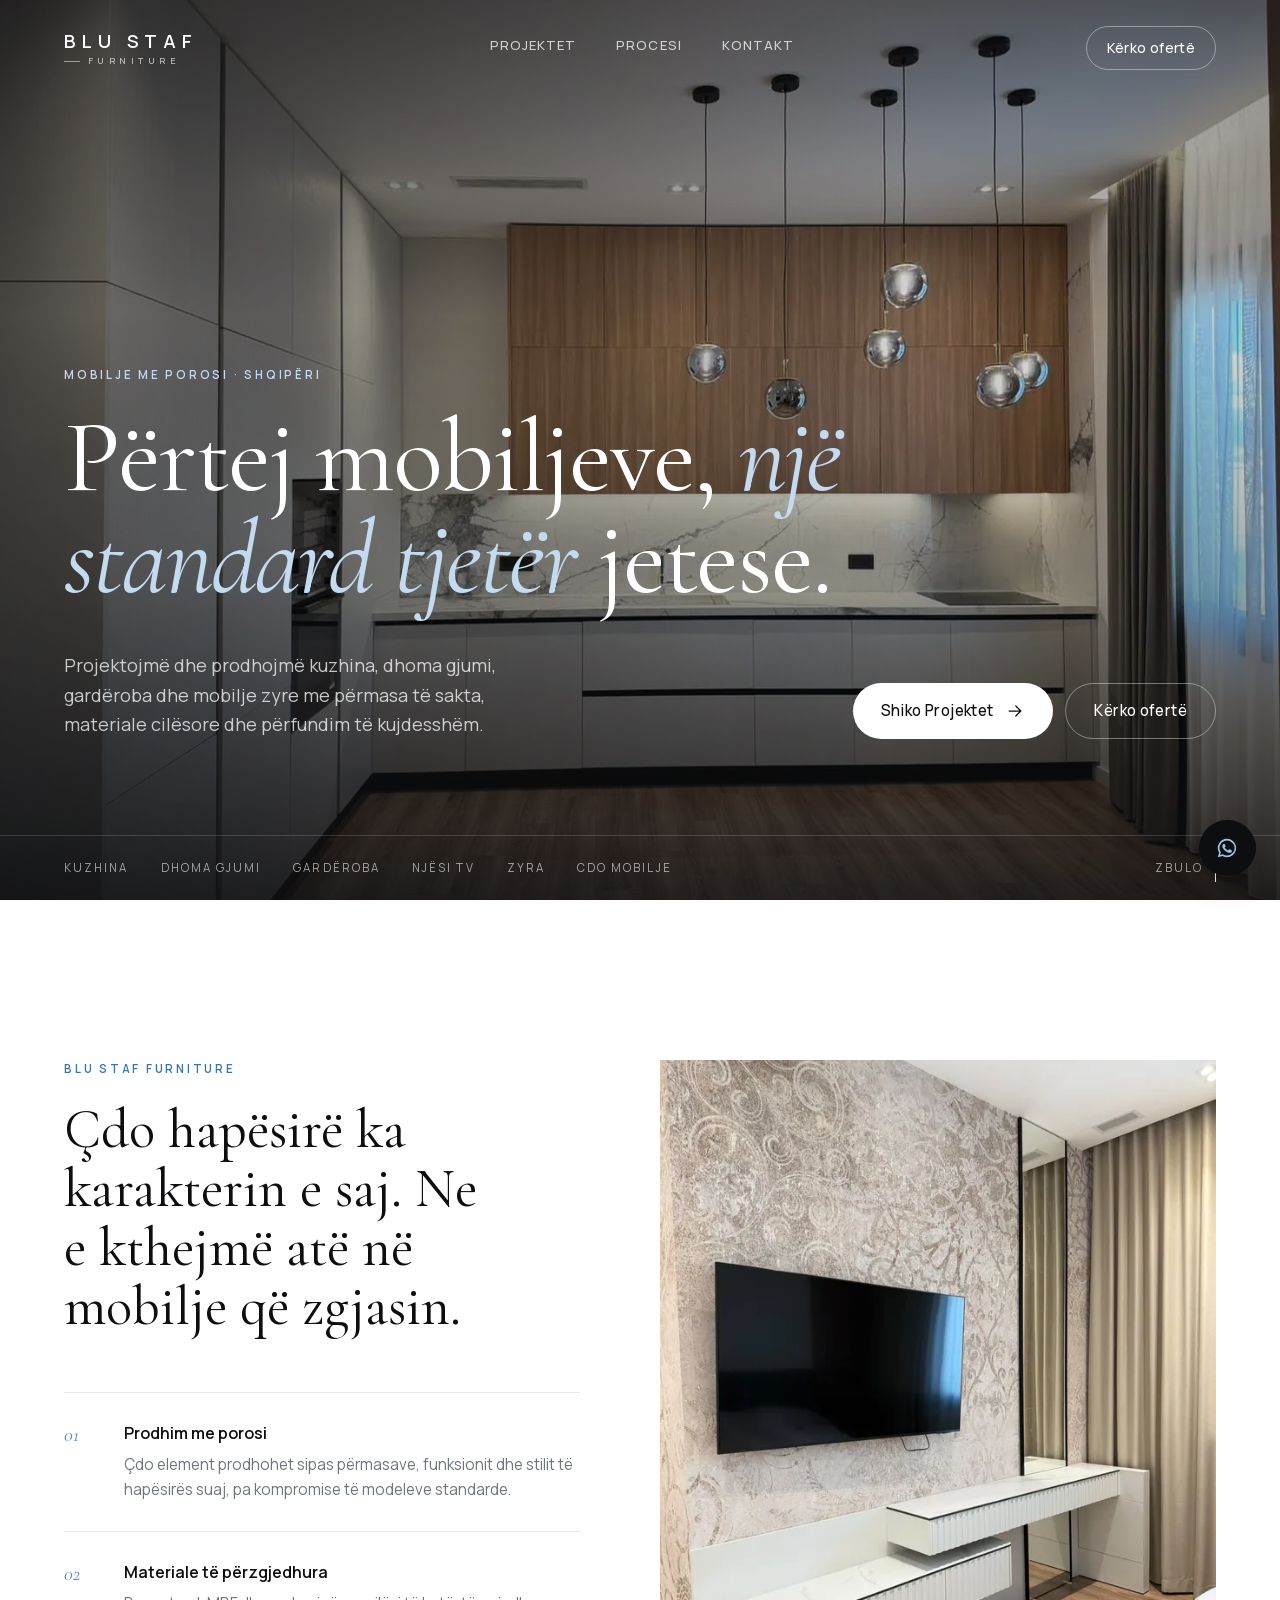
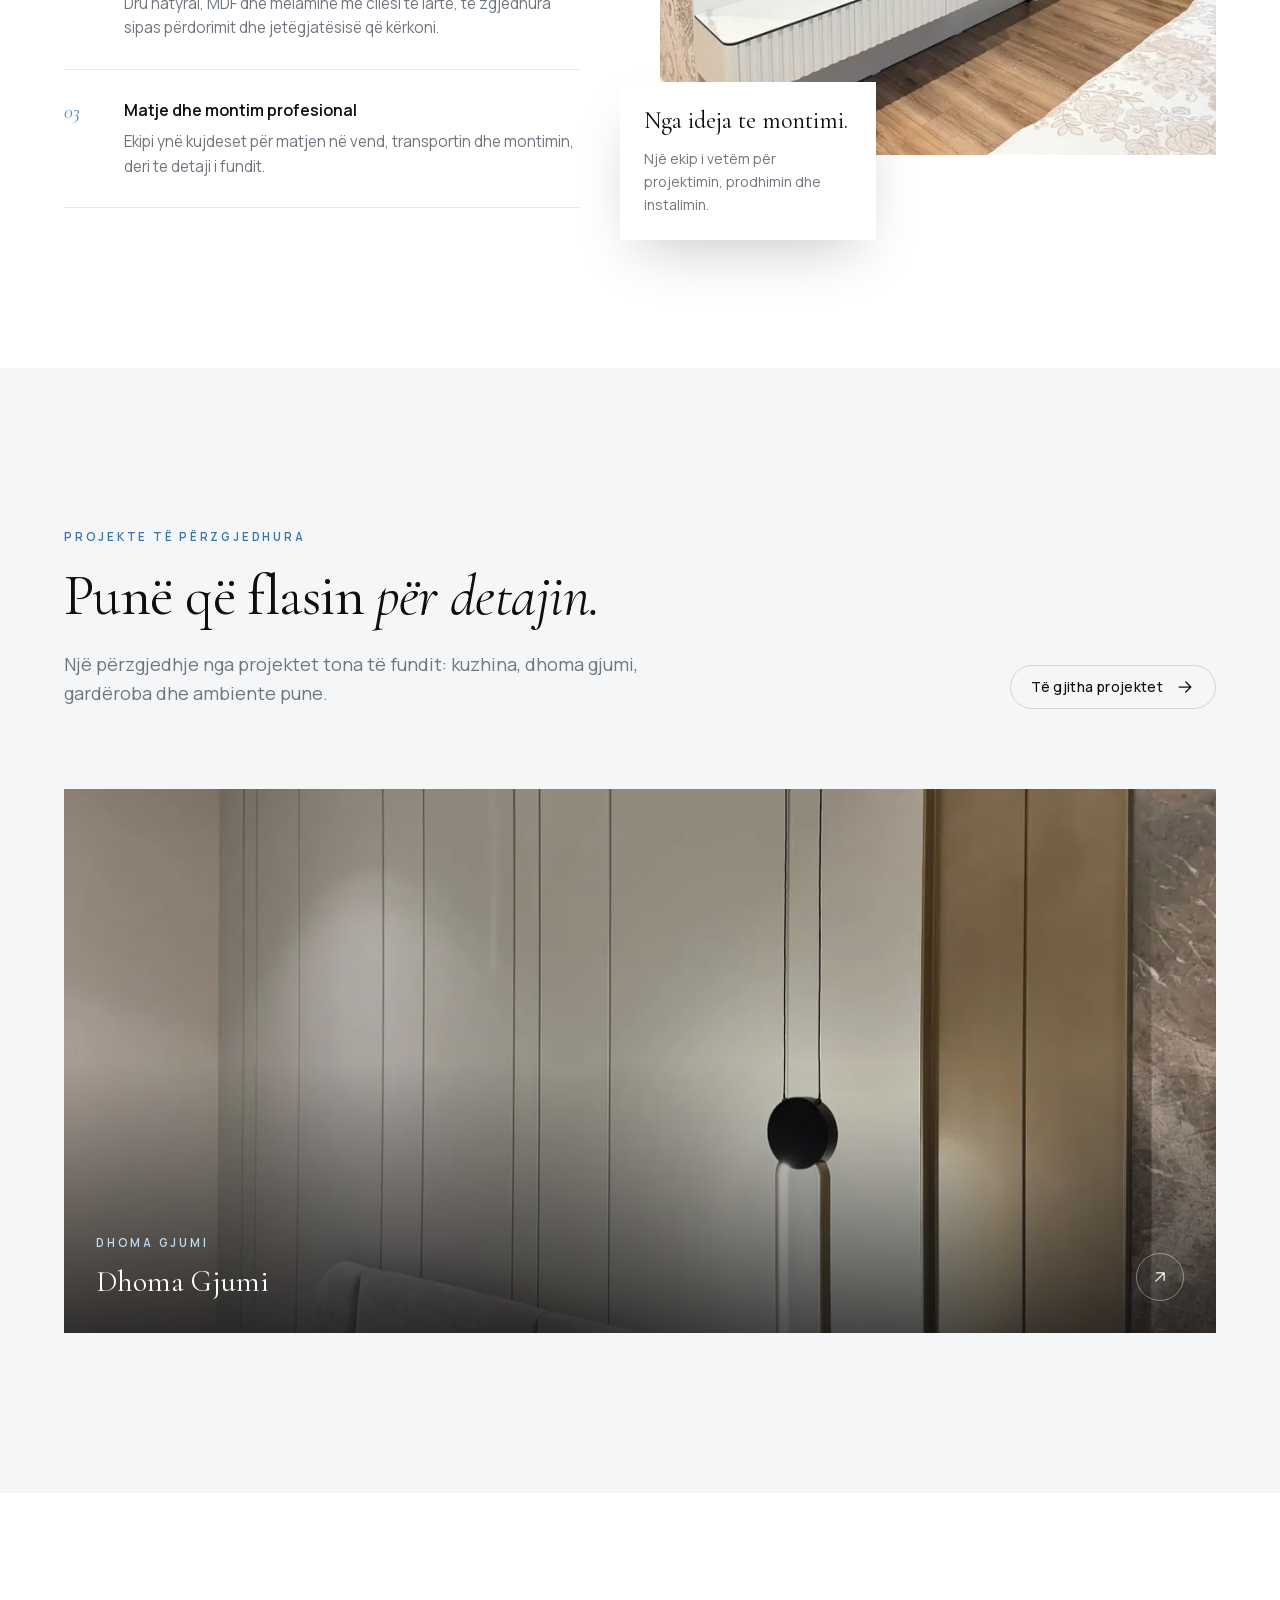
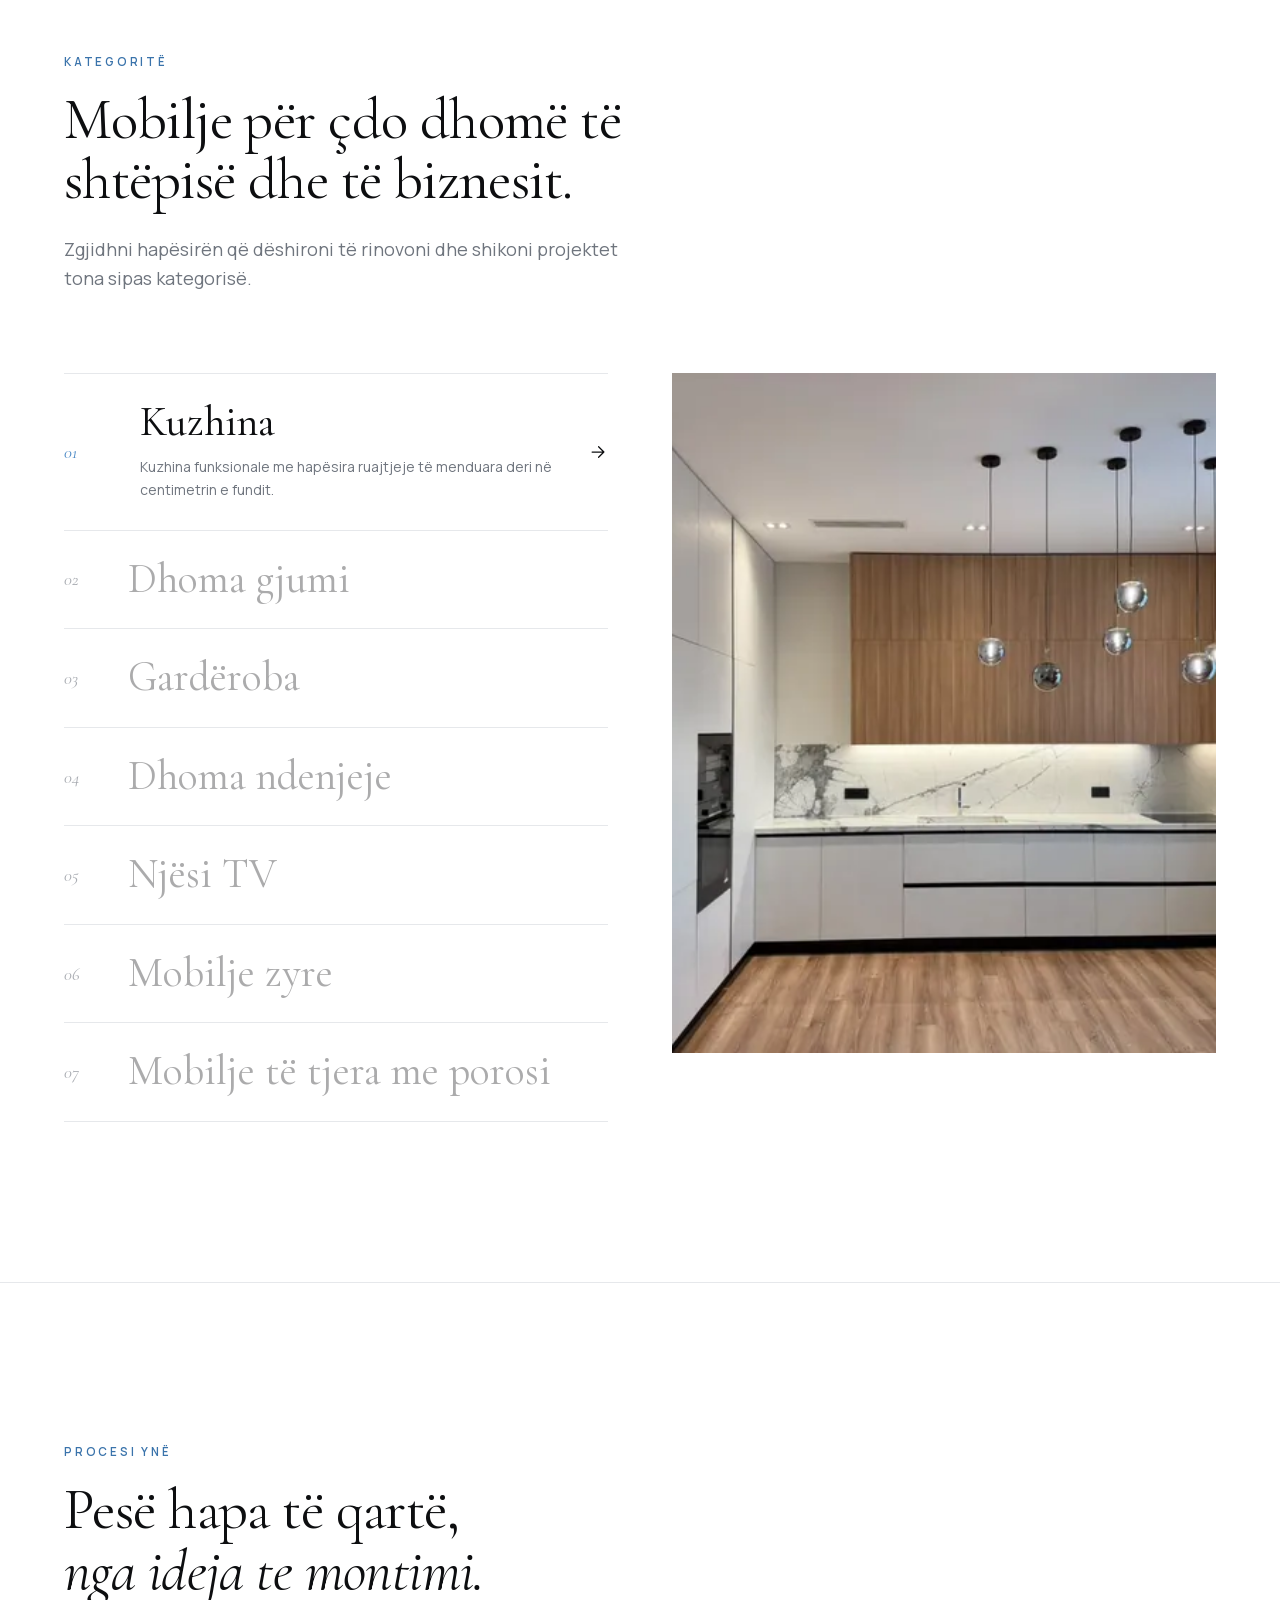
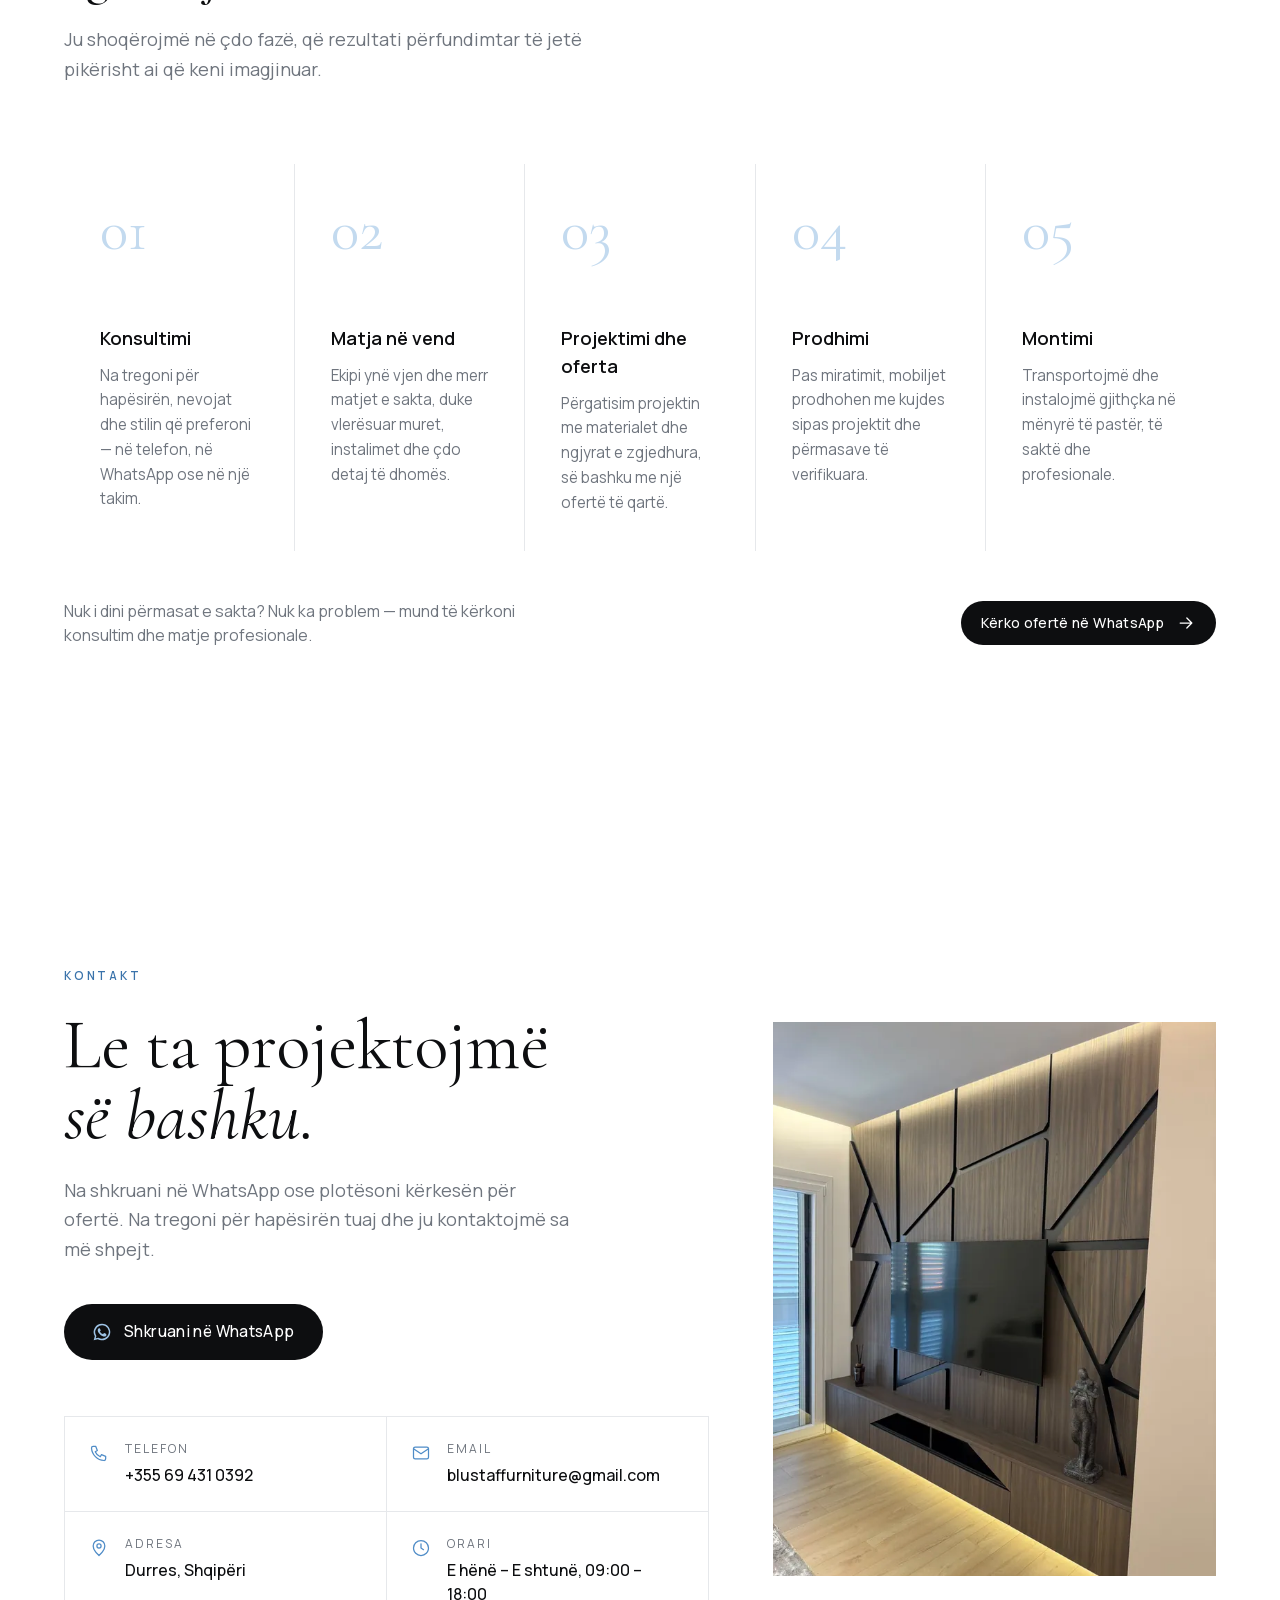
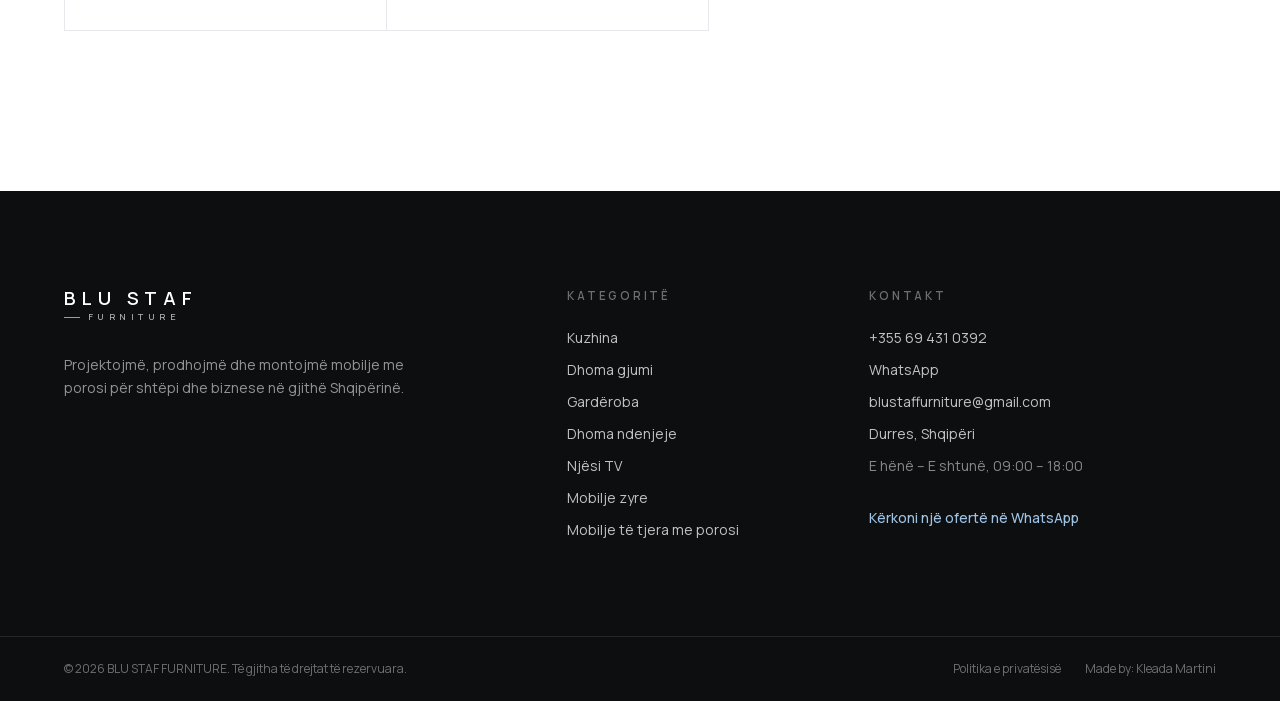
==== index.html @ 91873453 "Publikimi i parë i faqes Blu Staf Furniture Co-Authored-By: Claude Opus 5.5 <noreply@anthropic.com>" ====
<!DOCTYPE html><html lang="sq" data-scroll-behavior="smooth" class="Z4kWkW_variable L4y1wW_variable"><head><meta charSet="utf-8"/><meta name="viewport" content="width=device-width, initial-scale=1"/><link rel="preload" href="/_next/static/media/01d6212a423b17a1-s.p.1pvupmngxrt5z.woff2" as="font" crossorigin="" type="font/woff2"/><link rel="preload" href="/_next/static/media/6f3ab718e3727c1a-s.p.3huc2loe0ie8a.woff2" as="font" crossorigin="" type="font/woff2"/><link rel="preload" href="/_next/static/media/82450a180bcad83c-s.p.0p-wng2nn8o-p.woff2" as="font" crossorigin="" type="font/woff2"/><link rel="preload" href="/_next/static/media/97ea1d7b8ac40ba2-s.p.1-qpv3jvnkkyl.woff2" as="font" crossorigin="" type="font/woff2"/><link rel="preload" href="/_next/static/media/9eff0a3f1ba11d74-s.p.3aak_kra40y8r.woff2" as="font" crossorigin="" type="font/woff2"/><link rel="preload" href="/_next/static/media/fbb7028efdf70529-s.p.1_0gbi-gsbqmd.woff2" as="font" crossorigin="" type="font/woff2"/><link rel="preload" as="image" imageSrcSet="/media/site/1c0863fa-e612-4da5-af16-5dd4212ede51/640.webp 640w, /media/site/1c0863fa-e612-4da5-af16-5dd4212ede51/1280.webp 1280w, /media/site/1c0863fa-e612-4da5-af16-5dd4212ede51/1320.webp 1320w" imageSizes="100vw" fetchPriority="high"/><link rel="stylesheet" href="/_next/static/chunks/00560e-fhg0xz.css" data-precedence="next"/><link rel="preload" as="script" fetchPriority="low" href="/_next/static/chunks/1pcw6gskne7pf.js"/><script src="/_next/static/chunks/1wnov70f88xjy.js" async=""></script><script src="/_next/static/chunks/3jn_x8ihwq16e.js" async=""></script><script src="/_next/static/chunks/0c98xzjfks9hq.js" async=""></script><script src="/_next/static/chunks/turbopack-077hmtqrhcoji.js" async=""></script><script src="/_next/static/chunks/3qfy96eoyh-ek.js" async=""></script><script src="/_next/static/chunks/0vu99eddbcvf5.js" async=""></script><script src="/_next/static/chunks/13xd1eh8_z6yz.js" async=""></script><script src="/_next/static/chunks/2eojamnt90a0n.js" async=""></script><meta name="theme-color" content="#0d0e10"/><title>BLU STAF FURNITURE — Mobilje me porosi në Shqipëri</title><meta name="description" content="Mobilje me porosi në Shqipëri: kuzhina, dhoma gjumi, gardëroba, njësi TV dhe mobilje zyre, të projektuara dhe të prodhuara sipas hapësirës suaj."/><meta name="application-name" content="BLU STAF FURNITURE"/><meta name="keywords" content="mobilje me porosi,kuzhina me porosi,gardëroba,dhoma gjumi,njësi TV,mobilje zyre,mobilje Tiranë,mobilje Shqipëri"/><link rel="canonical" href="https://www.blustaffurniture.com/"/><meta name="format-detection" content="telephone=no"/><meta property="og:title" content="BLU STAF FURNITURE — Mobilje me porosi"/><meta property="og:description" content="Mobilje me porosi në Shqipëri: kuzhina, dhoma gjumi, gardëroba, njësi TV dhe mobilje zyre, të projektuara dhe të prodhuara sipas hapësirës suaj."/><meta property="og:site_name" content="BLU STAF FURNITURE"/><meta property="og:locale" content="sq_AL"/><meta property="og:type" content="website"/><meta name="twitter:card" content="summary_large_image"/><meta name="twitter:title" content="BLU STAF FURNITURE — Mobilje me porosi"/><meta name="twitter:description" content="Mobilje me porosi në Shqipëri: kuzhina, dhoma gjumi, gardëroba, njësi TV dhe mobilje zyre, të projektuara dhe të prodhuara sipas hapësirës suaj."/><link rel="icon" href="/favicon.ico?favicon.117ezoe8m31dk.ico" sizes="48x48" type="image/x-icon"/><meta name="next-size-adjust" content=""/><script src="/_next/static/chunks/0cz1d0mv5g_q7.js" noModule=""></script></head><body class="flex min-h-dvh flex-col"><div hidden=""><!--$--><!--/$--></div><a href="#main" class="sr-only z-[60] rounded-full bg-ink px-5 py-3 text-sm text-white focus:not-sr-only focus:fixed focus:top-4 focus:left-4">Kalo te përmbajtja</a><!--$?--><template id="B:0"></template><header class="fixed inset-x-0 top-0 z-50 bg-white/90 shadow-[0_1px_0_rgba(13,14,16,0.06)] backdrop-blur-xl"><div class="container-page flex h-20 items-center lg:h-24"><a aria-label="Kryefaqja — Blu Staf Furniture" href="/"><span class="inline-flex flex-col leading-none select-none " aria-label="BLU STAF FURNITURE"><span class="text-[1.15rem] font-semibold tracking-[0.32em] text-ink transition-colors duration-500">BLU<span class="text-blu-400"> </span>STAF</span><span class="mt-1.5 flex items-center gap-2 text-[0.56rem] font-medium tracking-[0.5em] text-stone transition-colors duration-500"><span class="h-px w-4 bg-blu-400" aria-hidden="true"></span>FURNITURE</span></span></a></div></header><!--/$--><main id="main" class="flex-1"><section class="relative isolate flex min-h-[100svh] flex-col overflow-hidden bg-ink text-white"><div class="absolute inset-0 -z-10 animate-hero-zoom"><img src="/media/site/1c0863fa-e612-4da5-af16-5dd4212ede51/1320.webp" srcSet="/media/site/1c0863fa-e612-4da5-af16-5dd4212ede51/640.webp 640w, /media/site/1c0863fa-e612-4da5-af16-5dd4212ede51/1280.webp 1280w, /media/site/1c0863fa-e612-4da5-af16-5dd4212ede51/1320.webp 1320w" sizes="100vw" alt="Dhomë ndenjeje moderne me mobilje në tone natyrale" width="1320" height="990" loading="eager" fetchPriority="high" decoding="async" class="absolute inset-0 h-full w-full bg-cover bg-center object-cover " style="background-image:url(&quot;[data-uri]&quot;)"/></div><div class="absolute inset-0 -z-10 bg-[linear-gradient(180deg,rgba(13,14,16,0.55)_0%,rgba(13,14,16,0.15)_35%,rgba(13,14,16,0.35)_65%,rgba(13,14,16,0.85)_100%)]" aria-hidden="true"></div><div class="absolute inset-0 -z-10 bg-[linear-gradient(90deg,rgba(13,14,16,0.55)_0%,rgba(13,14,16,0.2)_45%,transparent_70%)]" aria-hidden="true"></div><div class="container-page flex flex-1 flex-col justify-end pt-32 pb-14 sm:pb-20 lg:pb-24"><p class="eyebrow animate-fade-up text-blu-200 [animation-delay:200ms]">Mobilje me porosi · Shqipëri</p><h1 class="mt-6 max-w-5xl animate-fade-up font-display text-[3.1rem] leading-[0.98] font-normal tracking-[-0.02em] text-balance [animation-delay:350ms] sm:text-7xl lg:text-[6.5rem]">Përtej mobiljeve,<!-- --> <em class="text-blu-200 italic">një standard tjetër</em> <!-- -->jetese.</h1><div class="mt-10 flex animate-fade-up flex-col gap-10 [animation-delay:550ms] lg:flex-row lg:items-end lg:justify-between"><p class="max-w-md text-base leading-relaxed text-white/75 sm:text-lg">Projektojmë dhe prodhojmë kuzhina, dhoma gjumi, gardëroba dhe mobilje zyre me përmasa të sakta, materiale cilësore dhe përfundim të kujdesshëm.</p><div class="flex flex-col gap-3 sm:flex-row"><a class="group inline-flex items-center justify-center gap-3 rounded-full font-medium tracking-wide transition-[background-color,color,border-color] duration-500 ease-[var(--ease-premium)] bg-white text-ink hover:bg-blu-50 h-14 px-7 text-[0.95rem] " href="/projektet/"><span>Shiko Projektet</span><span class="transition-transform duration-500 ease-[var(--ease-premium)] group-hover:translate-x-1"><svg width="20" height="20" viewBox="0 0 24 24" fill="none" stroke="currentColor" stroke-width="1.5" stroke-linecap="round" stroke-linejoin="round" aria-hidden="true"><path d="M5 12h14M13 6l6 6-6 6"></path></svg></span></a><a href="https://wa.me/355694310392?text=P%C3%ABrsh%C3%ABndetje!%20D%C3%ABshiroj%20nj%C3%AB%20ofert%C3%AB%20p%C3%ABr%20mobilje%20me%20porosi.%20Lloji%20i%20mobiljes%3A%20%E2%80%A6%20P%C3%ABrmasat%20(n%C3%ABse%20i%20di)%3A%20%E2%80%A6%20Qyteti%3A%20%E2%80%A6" target="_blank" rel="noopener noreferrer" class="group inline-flex items-center justify-center gap-3 rounded-full font-medium tracking-wide transition-[background-color,color,border-color] duration-500 ease-[var(--ease-premium)] border border-white/40 text-white backdrop-blur-sm hover:border-white hover:bg-white hover:text-ink h-14 px-7 text-[0.95rem] "><span>Kërko ofertë</span></a></div></div></div><div class="border-t border-white/15"><div class="container-page flex h-16 items-center justify-between text-[0.72rem] tracking-[0.18em] text-white/60 uppercase"><ul class="hidden gap-8 md:flex"><li>Kuzhina</li><li>Dhoma gjumi</li><li>Gardëroba</li><li>Njësi TV</li><li>Zyra</li><li>Cdo mobilje</li></ul><span class="md:hidden">Projektim · Prodhim · Montim</span><a href="#prezantimi" class="hidden items-center gap-3 hover:text-white sm:flex">Zbulo<span class="relative block h-7 w-px overflow-hidden bg-white/20" aria-hidden="true"><span class="absolute inset-0 animate-scroll-cue bg-white"></span></span></a></div></div></section><section id="prezantimi" class="py-24 sm:py-32 lg:py-40"><div class="container-page grid gap-16 lg:grid-cols-12 lg:gap-10"><div class="lg:col-span-6 lg:pr-10"><div data-visible="false" class="reveal " style="--reveal-delay:0ms"><p class="eyebrow text-blu-600">Blu Staf Furniture</p><h2 class="mt-6 font-display text-[2.4rem] leading-[1.08] text-balance sm:text-5xl lg:text-[3.4rem]">Çdo hapësirë ka karakterin e saj. Ne e kthejmë atë në mobilje që zgjasin.</h2></div><dl class="mt-14 divide-y divide-mist border-y border-mist"><div data-visible="false" class="reveal grid gap-3 py-7 sm:grid-cols-[3rem_1fr]" style="--reveal-delay:0ms"><span class="font-display text-xl text-blu-500 italic">0<!-- -->1</span><div><dt class="text-base font-semibold">Prodhim me porosi</dt><dd class="mt-2 text-[0.95rem] leading-relaxed text-stone">Çdo element prodhohet sipas përmasave, funksionit dhe stilit të hapësirës suaj,  pa kompromise të modeleve standarde.</dd></div></div><div data-visible="false" class="reveal grid gap-3 py-7 sm:grid-cols-[3rem_1fr]" style="--reveal-delay:120ms"><span class="font-display text-xl text-blu-500 italic">0<!-- -->2</span><div><dt class="text-base font-semibold">Materiale të përzgjedhura</dt><dd class="mt-2 text-[0.95rem] leading-relaxed text-stone">Dru natyral, MDF dhe melaminë me cilësi të lartë, të zgjedhura sipas përdorimit dhe jetëgjatësisë që kërkoni.</dd></div></div><div data-visible="false" class="reveal grid gap-3 py-7 sm:grid-cols-[3rem_1fr]" style="--reveal-delay:240ms"><span class="font-display text-xl text-blu-500 italic">0<!-- -->3</span><div><dt class="text-base font-semibold">Matje dhe montim profesional</dt><dd class="mt-2 text-[0.95rem] leading-relaxed text-stone">Ekipi ynë kujdeset për matjen në vend, transportin dhe montimin, deri te detaji i fundit.</dd></div></div></dl></div><div class="relative lg:col-span-6"><div data-visible="false" class="reveal-image relative aspect-[4/5] overflow-hidden bg-paper" style="--reveal-delay:0ms"><img src="/media/site/fb380ba4-de6d-4d99-8646-b1458834f6c2/1320.webp" srcSet="/media/site/fb380ba4-de6d-4d99-8646-b1458834f6c2/640.webp 640w, /media/site/fb380ba4-de6d-4d99-8646-b1458834f6c2/1280.webp 1280w, /media/site/fb380ba4-de6d-4d99-8646-b1458834f6c2/1320.webp 1320w" sizes="(min-width: 1024px) 45vw, 100vw" alt="Detaj i një rafti prej druri me ndarje të brendshme" width="1320" height="1760" loading="lazy" decoding="async" class="absolute inset-0 h-full w-full bg-cover bg-center object-cover " style="background-image:url(&quot;[data-uri]&quot;)"/></div><div data-visible="false" class="reveal absolute -bottom-8 left-5 max-w-[16rem] bg-white p-6 shadow-[0_24px_60px_-20px_rgba(13,14,16,0.25)] lg:-left-10" style="--reveal-delay:300ms"><p class="font-display text-2xl leading-tight">Nga ideja te montimi.</p><p class="mt-3 text-sm leading-relaxed text-stone">Një ekip i vetëm për projektimin, prodhimin dhe instalimin.</p></div></div></div></section><section class="bg-paper py-24 sm:py-32 lg:py-40"><div class="container-page"><div class="flex flex-col gap-8 md:flex-row md:items-end md:justify-between "><div data-visible="false" class="reveal max-w-3xl " style="--reveal-delay:0ms"><p class="eyebrow mb-5 text-blu-600">Projekte të përzgjedhura</p><h2 class="font-display text-[2.4rem] leading-[1.05] font-normal tracking-[-0.01em] text-balance sm:text-5xl lg:text-[3.6rem]">Punë që flasin<!-- --> <em class="italic">për detajin.</em></h2><p class="mt-6 max-w-xl text-base leading-relaxed sm:text-lg text-stone ">Një përzgjedhje nga projektet tona të fundit: kuzhina, dhoma gjumi, gardëroba dhe ambiente pune.</p></div><div data-visible="false" class="reveal shrink-0" style="--reveal-delay:150ms"><a class="group inline-flex items-center justify-center gap-3 rounded-full font-medium tracking-wide transition-[background-color,color,border-color] duration-500 ease-[var(--ease-premium)] border border-ink/15 text-ink hover:border-ink hover:bg-ink hover:text-white h-11 px-5 text-sm " href="/projektet/"><span>Të gjitha projektet</span><span class="transition-transform duration-500 ease-[var(--ease-premium)] group-hover:translate-x-1"><svg width="20" height="20" viewBox="0 0 24 24" fill="none" stroke="currentColor" stroke-width="1.5" stroke-linecap="round" stroke-linejoin="round" aria-hidden="true"><path d="M5 12h14M13 6l6 6-6 6"></path></svg></span></a></div></div><div class="mt-16 grid gap-5 md:grid-cols-12 md:gap-6 lg:mt-20"><div data-visible="false" class="reveal min-w-0 md:col-span-12 aspect-[4/5] sm:aspect-[16/9] md:aspect-auto md:min-h-[34rem]" style="--reveal-delay:0ms"><a class="group relative block h-full overflow-hidden bg-mist " href="/projektet/dhoma-gjumi/dhoma-gjumi/"><img src="/media/projects/cmw95euc20009o0ug7jtqxlig/679e7f39-9053-4ef3-a8af-9b93d607cc2f/1320.webp" srcSet="/media/projects/cmw95euc20009o0ug7jtqxlig/679e7f39-9053-4ef3-a8af-9b93d607cc2f/640.webp 640w, /media/projects/cmw95euc20009o0ug7jtqxlig/679e7f39-9053-4ef3-a8af-9b93d607cc2f/1280.webp 1280w, /media/projects/cmw95euc20009o0ug7jtqxlig/679e7f39-9053-4ef3-a8af-9b93d607cc2f/1320.webp 1320w" sizes="(min-width: 768px) 55vw, 100vw" alt="Dhoma Gjumi" width="1320" height="1760" loading="lazy" decoding="async" class="absolute inset-0 h-full w-full bg-cover bg-center object-cover transition-transform duration-[1.6s] ease-[var(--ease-premium)] group-hover:scale-[1.05]" style="background-image:url(&quot;[data-uri]&quot;)"/><div class="absolute inset-0 bg-gradient-to-t from-ink/75 via-ink/5 to-transparent transition-opacity duration-700 group-hover:opacity-90"></div><div class="absolute inset-x-0 bottom-0 flex items-end justify-between gap-6 p-6 text-white sm:p-8"><div><p class="eyebrow text-blu-200">Dhoma gjumi</p><h3 class="mt-3 font-display text-2xl leading-tight sm:text-3xl">Dhoma Gjumi</h3></div><span class="flex h-12 w-12 shrink-0 items-center justify-center rounded-full border border-white/40 transition-all duration-700 ease-[var(--ease-premium)] group-hover:rotate-45 group-hover:border-white group-hover:bg-white group-hover:text-ink"><svg width="20" height="20" viewBox="0 0 24 24" fill="none" stroke="currentColor" stroke-width="1.5" stroke-linecap="round" stroke-linejoin="round" aria-hidden="true"><path d="M7 17 17 7M8 7h9v9"></path></svg></span></div></a></div></div></div></section><section class="py-24 sm:py-32 lg:py-40"><div class="container-page"><div class="flex flex-col gap-8 md:flex-row md:items-end md:justify-between "><div data-visible="false" class="reveal max-w-3xl " style="--reveal-delay:0ms"><p class="eyebrow mb-5 text-blu-600">Kategoritë</p><h2 class="font-display text-[2.4rem] leading-[1.05] font-normal tracking-[-0.01em] text-balance sm:text-5xl lg:text-[3.6rem]">Mobilje për çdo dhomë të shtëpisë dhe të biznesit.</h2><p class="mt-6 max-w-xl text-base leading-relaxed sm:text-lg text-stone ">Zgjidhni hapësirën që dëshironi të rinovoni dhe shikoni projektet tona sipas kategorisë.</p></div></div><div class="mt-20 hidden gap-16 lg:grid lg:grid-cols-12"><ul class="lg:col-span-6"><li class="border-b border-mist first:border-t"><a class="group flex items-center gap-8 py-7" href="/projektet/kuzhina/"><span class="w-8 font-display text-lg italic transition-colors duration-500 text-blu-500">0<!-- -->1</span><span class="flex-1"><span class="block font-display text-[2.6rem] leading-none transition-[color,transform] duration-700 ease-[var(--ease-premium)] translate-x-3 text-ink">Kuzhina</span><span class="grid transition-[grid-template-rows,opacity] duration-700 ease-[var(--ease-premium)] grid-rows-[1fr] opacity-100"><span class="overflow-hidden"><span class="block max-w-md translate-x-3 pt-3 text-sm leading-relaxed text-stone">Kuzhina funksionale me hapësira ruajtjeje të menduara deri në centimetrin e fundit.</span></span></span></span><svg width="20" height="20" viewBox="0 0 24 24" fill="none" stroke="currentColor" stroke-width="1.5" stroke-linecap="round" stroke-linejoin="round" aria-hidden="true" class="transition-all duration-700 ease-[var(--ease-premium)] rotate-45 text-ink opacity-100"><path d="M7 17 17 7M8 7h9v9"></path></svg></a></li><li class="border-b border-mist first:border-t"><a class="group flex items-center gap-8 py-7" href="/projektet/dhoma-gjumi/"><span class="w-8 font-display text-lg italic transition-colors duration-500 text-stone/60">0<!-- -->2</span><span class="flex-1"><span class="block font-display text-[2.6rem] leading-none transition-[color,transform] duration-700 ease-[var(--ease-premium)] text-ink/35">Dhoma gjumi</span><span class="grid transition-[grid-template-rows,opacity] duration-700 ease-[var(--ease-premium)] grid-rows-[0fr] opacity-0"><span class="overflow-hidden"><span class="block max-w-md translate-x-3 pt-3 text-sm leading-relaxed text-stone">Krevate, komodina dhe mobilje që krijojnë një ambient të qetë dhe të ngrohtë.</span></span></span></span><svg width="20" height="20" viewBox="0 0 24 24" fill="none" stroke="currentColor" stroke-width="1.5" stroke-linecap="round" stroke-linejoin="round" aria-hidden="true" class="transition-all duration-700 ease-[var(--ease-premium)] opacity-0"><path d="M7 17 17 7M8 7h9v9"></path></svg></a></li><li class="border-b border-mist first:border-t"><a class="group flex items-center gap-8 py-7" href="/projektet/garderoba/"><span class="w-8 font-display text-lg italic transition-colors duration-500 text-stone/60">0<!-- -->3</span><span class="flex-1"><span class="block font-display text-[2.6rem] leading-none transition-[color,transform] duration-700 ease-[var(--ease-premium)] text-ink/35">Gardëroba</span><span class="grid transition-[grid-template-rows,opacity] duration-700 ease-[var(--ease-premium)] grid-rows-[0fr] opacity-0"><span class="overflow-hidden"><span class="block max-w-md translate-x-3 pt-3 text-sm leading-relaxed text-stone">Gardëroba të integruara në mur, me organizim të brendshëm sipas nevojave tuaja.</span></span></span></span><svg width="20" height="20" viewBox="0 0 24 24" fill="none" stroke="currentColor" stroke-width="1.5" stroke-linecap="round" stroke-linejoin="round" aria-hidden="true" class="transition-all duration-700 ease-[var(--ease-premium)] opacity-0"><path d="M7 17 17 7M8 7h9v9"></path></svg></a></li><li class="border-b border-mist first:border-t"><a class="group flex items-center gap-8 py-7" href="/projektet/dhoma-ndenjeje/"><span class="w-8 font-display text-lg italic transition-colors duration-500 text-stone/60">0<!-- -->4</span><span class="flex-1"><span class="block font-display text-[2.6rem] leading-none transition-[color,transform] duration-700 ease-[var(--ease-premium)] text-ink/35">Dhoma ndenjeje</span><span class="grid transition-[grid-template-rows,opacity] duration-700 ease-[var(--ease-premium)] grid-rows-[0fr] opacity-0"><span class="overflow-hidden"><span class="block max-w-md translate-x-3 pt-3 text-sm leading-relaxed text-stone">Mobilje për ambientin ku familja mblidhet, me linja të pastra dhe materiale cilësore.</span></span></span></span><svg width="20" height="20" viewBox="0 0 24 24" fill="none" stroke="currentColor" stroke-width="1.5" stroke-linecap="round" stroke-linejoin="round" aria-hidden="true" class="transition-all duration-700 ease-[var(--ease-premium)] opacity-0"><path d="M7 17 17 7M8 7h9v9"></path></svg></a></li><li class="border-b border-mist first:border-t"><a class="group flex items-center gap-8 py-7" href="/projektet/njesi-tv/"><span class="w-8 font-display text-lg italic transition-colors duration-500 text-stone/60">0<!-- -->5</span><span class="flex-1"><span class="block font-display text-[2.6rem] leading-none transition-[color,transform] duration-700 ease-[var(--ease-premium)] text-ink/35">Njësi TV</span><span class="grid transition-[grid-template-rows,opacity] duration-700 ease-[var(--ease-premium)] grid-rows-[0fr] opacity-0"><span class="overflow-hidden"><span class="block max-w-md translate-x-3 pt-3 text-sm leading-relaxed text-stone">Mure TV dhe njësi multimediale me kabllo të fshehura dhe ndriçim të integruar.</span></span></span></span><svg width="20" height="20" viewBox="0 0 24 24" fill="none" stroke="currentColor" stroke-width="1.5" stroke-linecap="round" stroke-linejoin="round" aria-hidden="true" class="transition-all duration-700 ease-[var(--ease-premium)] opacity-0"><path d="M7 17 17 7M8 7h9v9"></path></svg></a></li><li class="border-b border-mist first:border-t"><a class="group flex items-center gap-8 py-7" href="/projektet/mobilje-zyre/"><span class="w-8 font-display text-lg italic transition-colors duration-500 text-stone/60">0<!-- -->6</span><span class="flex-1"><span class="block font-display text-[2.6rem] leading-none transition-[color,transform] duration-700 ease-[var(--ease-premium)] text-ink/35">Mobilje zyre</span><span class="grid transition-[grid-template-rows,opacity] duration-700 ease-[var(--ease-premium)] grid-rows-[0fr] opacity-0"><span class="overflow-hidden"><span class="block max-w-md translate-x-3 pt-3 text-sm leading-relaxed text-stone">Tavolina pune, rafte dhe ambiente pritjeje për zyra dhe biznese.</span></span></span></span><svg width="20" height="20" viewBox="0 0 24 24" fill="none" stroke="currentColor" stroke-width="1.5" stroke-linecap="round" stroke-linejoin="round" aria-hidden="true" class="transition-all duration-700 ease-[var(--ease-premium)] opacity-0"><path d="M7 17 17 7M8 7h9v9"></path></svg></a></li><li class="border-b border-mist first:border-t"><a class="group flex items-center gap-8 py-7" href="/projektet/te-tjera/"><span class="w-8 font-display text-lg italic transition-colors duration-500 text-stone/60">0<!-- -->7</span><span class="flex-1"><span class="block font-display text-[2.6rem] leading-none transition-[color,transform] duration-700 ease-[var(--ease-premium)] text-ink/35">Mobilje të tjera me porosi</span><span class="grid transition-[grid-template-rows,opacity] duration-700 ease-[var(--ease-premium)] grid-rows-[0fr] opacity-0"><span class="overflow-hidden"><span class="block max-w-md translate-x-3 pt-3 text-sm leading-relaxed text-stone">Bufe, rafte, mobilje banjoje dhe çdo zgjidhje tjetër që kërkon hapësira juaj.</span></span></span></span><svg width="20" height="20" viewBox="0 0 24 24" fill="none" stroke="currentColor" stroke-width="1.5" stroke-linecap="round" stroke-linejoin="round" aria-hidden="true" class="transition-all duration-700 ease-[var(--ease-premium)] opacity-0"><path d="M7 17 17 7M8 7h9v9"></path></svg></a></li></ul><div class="lg:col-span-6"><div class="sticky top-28 aspect-[4/5] overflow-hidden bg-paper"><div class="absolute inset-0 transition-[opacity,transform] duration-[1.2s] ease-[var(--ease-premium)] scale-100 opacity-100"><img src="/media/site/90703606-35fe-45fc-b38b-cdad28dea213/1320.webp" srcSet="/media/site/90703606-35fe-45fc-b38b-cdad28dea213/640.webp 640w, /media/site/90703606-35fe-45fc-b38b-cdad28dea213/1280.webp 1280w, /media/site/90703606-35fe-45fc-b38b-cdad28dea213/1320.webp 1320w" sizes="45vw" alt="Kuzhina" width="1320" height="990" loading="lazy" decoding="async" class="absolute inset-0 h-full w-full bg-cover bg-center object-cover " style="background-image:url(&quot;[data-uri]&quot;)"/></div><div class="absolute inset-0 transition-[opacity,transform] duration-[1.2s] ease-[var(--ease-premium)] scale-[1.06] opacity-0"><img src="/media/site/992bde8b-cade-4633-b492-4796850af025/1320.webp" srcSet="/media/site/992bde8b-cade-4633-b492-4796850af025/640.webp 640w, /media/site/992bde8b-cade-4633-b492-4796850af025/1280.webp 1280w, /media/site/992bde8b-cade-4633-b492-4796850af025/1320.webp 1320w" sizes="45vw" alt="Dhoma gjumi" width="1320" height="1760" loading="lazy" decoding="async" class="absolute inset-0 h-full w-full bg-cover bg-center object-cover " style="background-image:url(&quot;[data-uri]&quot;)"/></div><div class="absolute inset-0 transition-[opacity,transform] duration-[1.2s] ease-[var(--ease-premium)] scale-[1.06] opacity-0"><img src="/media/site/a3509602-1059-412c-85d2-20db193a20dd/1320.webp" srcSet="/media/site/a3509602-1059-412c-85d2-20db193a20dd/640.webp 640w, /media/site/a3509602-1059-412c-85d2-20db193a20dd/1280.webp 1280w, /media/site/a3509602-1059-412c-85d2-20db193a20dd/1320.webp 1320w" sizes="45vw" alt="Gardëroba" width="1320" height="1760" loading="lazy" decoding="async" class="absolute inset-0 h-full w-full bg-cover bg-center object-cover " style="background-image:url(&quot;[data-uri]&quot;)"/></div><div class="absolute inset-0 transition-[opacity,transform] duration-[1.2s] ease-[var(--ease-premium)] scale-[1.06] opacity-0"><img src="/media/site/4bf5dcab-e713-4f8c-929f-a1e35e1cea17/1320.webp" srcSet="/media/site/4bf5dcab-e713-4f8c-929f-a1e35e1cea17/640.webp 640w, /media/site/4bf5dcab-e713-4f8c-929f-a1e35e1cea17/1280.webp 1280w, /media/site/4bf5dcab-e713-4f8c-929f-a1e35e1cea17/1320.webp 1320w" sizes="45vw" alt="Dhoma ndenjeje" width="1320" height="1760" loading="lazy" decoding="async" class="absolute inset-0 h-full w-full bg-cover bg-center object-cover " style="background-image:url(&quot;[data-uri]&quot;)"/></div><div class="absolute inset-0 transition-[opacity,transform] duration-[1.2s] ease-[var(--ease-premium)] scale-[1.06] opacity-0"><img src="/media/site/40abf31b-d676-40f5-b201-bcdd13d7b733/1320.webp" srcSet="/media/site/40abf31b-d676-40f5-b201-bcdd13d7b733/640.webp 640w, /media/site/40abf31b-d676-40f5-b201-bcdd13d7b733/1280.webp 1280w, /media/site/40abf31b-d676-40f5-b201-bcdd13d7b733/1320.webp 1320w" sizes="45vw" alt="Njësi TV" width="1320" height="1371" loading="lazy" decoding="async" class="absolute inset-0 h-full w-full bg-cover bg-center object-cover " style="background-image:url(&quot;[data-uri]&quot;)"/></div><div class="absolute inset-0 transition-[opacity,transform] duration-[1.2s] ease-[var(--ease-premium)] scale-[1.06] opacity-0"><img src="/media/site/4d87078f-77e4-4406-b44c-117ea4af7877/1320.webp" srcSet="/media/site/4d87078f-77e4-4406-b44c-117ea4af7877/640.webp 640w, /media/site/4d87078f-77e4-4406-b44c-117ea4af7877/1280.webp 1280w, /media/site/4d87078f-77e4-4406-b44c-117ea4af7877/1320.webp 1320w" sizes="45vw" alt="Mobilje zyre" width="1320" height="1760" loading="lazy" decoding="async" class="absolute inset-0 h-full w-full bg-cover bg-center object-cover " style="background-image:url(&quot;[data-uri]&quot;)"/></div><div class="absolute inset-0 transition-[opacity,transform] duration-[1.2s] ease-[var(--ease-premium)] scale-[1.06] opacity-0"><img src="/media/site/f955fa62-e264-43cb-9c07-1cd12caab378/1320.webp" srcSet="/media/site/f955fa62-e264-43cb-9c07-1cd12caab378/640.webp 640w, /media/site/f955fa62-e264-43cb-9c07-1cd12caab378/1280.webp 1280w, /media/site/f955fa62-e264-43cb-9c07-1cd12caab378/1320.webp 1320w" sizes="45vw" alt="Mobilje të tjera me porosi" width="1320" height="1760" loading="lazy" decoding="async" class="absolute inset-0 h-full w-full bg-cover bg-center object-cover " style="background-image:url(&quot;[data-uri]&quot;)"/></div></div></div></div><div class="-mx-5 mt-14 flex snap-x snap-mandatory gap-4 overflow-x-auto px-5 pb-4 [scrollbar-width:none] md:-mx-10 md:px-10 lg:hidden"><div data-visible="false" class="reveal w-[78%] shrink-0 snap-start sm:w-[45%]" style="--reveal-delay:0ms"><a class="group block" href="/projektet/kuzhina/"><div class="relative aspect-[4/5] overflow-hidden bg-paper"><img src="/media/site/90703606-35fe-45fc-b38b-cdad28dea213/1320.webp" srcSet="/media/site/90703606-35fe-45fc-b38b-cdad28dea213/640.webp 640w, /media/site/90703606-35fe-45fc-b38b-cdad28dea213/1280.webp 1280w, /media/site/90703606-35fe-45fc-b38b-cdad28dea213/1320.webp 1320w" sizes="(min-width: 640px) 45vw, 78vw" alt="Kuzhina" width="1320" height="990" loading="lazy" decoding="async" class="absolute inset-0 h-full w-full bg-cover bg-center object-cover transition-transform duration-1000 group-hover:scale-105" style="background-image:url(&quot;[data-uri]&quot;)"/></div><p class="mt-5 font-display text-2xl">Kuzhina</p><p class="mt-2 text-sm leading-relaxed text-stone">Kuzhina funksionale me hapësira ruajtjeje të menduara deri në centimetrin e fundit.</p></a></div><div data-visible="false" class="reveal w-[78%] shrink-0 snap-start sm:w-[45%]" style="--reveal-delay:60ms"><a class="group block" href="/projektet/dhoma-gjumi/"><div class="relative aspect-[4/5] overflow-hidden bg-paper"><img src="/media/site/992bde8b-cade-4633-b492-4796850af025/1320.webp" srcSet="/media/site/992bde8b-cade-4633-b492-4796850af025/640.webp 640w, /media/site/992bde8b-cade-4633-b492-4796850af025/1280.webp 1280w, /media/site/992bde8b-cade-4633-b492-4796850af025/1320.webp 1320w" sizes="(min-width: 640px) 45vw, 78vw" alt="Dhoma gjumi" width="1320" height="1760" loading="lazy" decoding="async" class="absolute inset-0 h-full w-full bg-cover bg-center object-cover transition-transform duration-1000 group-hover:scale-105" style="background-image:url(&quot;[data-uri]&quot;)"/></div><p class="mt-5 font-display text-2xl">Dhoma gjumi</p><p class="mt-2 text-sm leading-relaxed text-stone">Krevate, komodina dhe mobilje që krijojnë një ambient të qetë dhe të ngrohtë.</p></a></div><div data-visible="false" class="reveal w-[78%] shrink-0 snap-start sm:w-[45%]" style="--reveal-delay:120ms"><a class="group block" href="/projektet/garderoba/"><div class="relative aspect-[4/5] overflow-hidden bg-paper"><img src="/media/site/a3509602-1059-412c-85d2-20db193a20dd/1320.webp" srcSet="/media/site/a3509602-1059-412c-85d2-20db193a20dd/640.webp 640w, /media/site/a3509602-1059-412c-85d2-20db193a20dd/1280.webp 1280w, /media/site/a3509602-1059-412c-85d2-20db193a20dd/1320.webp 1320w" sizes="(min-width: 640px) 45vw, 78vw" alt="Gardëroba" width="1320" height="1760" loading="lazy" decoding="async" class="absolute inset-0 h-full w-full bg-cover bg-center object-cover transition-transform duration-1000 group-hover:scale-105" style="background-image:url(&quot;[data-uri]&quot;)"/></div><p class="mt-5 font-display text-2xl">Gardëroba</p><p class="mt-2 text-sm leading-relaxed text-stone">Gardëroba të integruara në mur, me organizim të brendshëm sipas nevojave tuaja.</p></a></div><div data-visible="false" class="reveal w-[78%] shrink-0 snap-start sm:w-[45%]" style="--reveal-delay:180ms"><a class="group block" href="/projektet/dhoma-ndenjeje/"><div class="relative aspect-[4/5] overflow-hidden bg-paper"><img src="/media/site/4bf5dcab-e713-4f8c-929f-a1e35e1cea17/1320.webp" srcSet="/media/site/4bf5dcab-e713-4f8c-929f-a1e35e1cea17/640.webp 640w, /media/site/4bf5dcab-e713-4f8c-929f-a1e35e1cea17/1280.webp 1280w, /media/site/4bf5dcab-e713-4f8c-929f-a1e35e1cea17/1320.webp 1320w" sizes="(min-width: 640px) 45vw, 78vw" alt="Dhoma ndenjeje" width="1320" height="1760" loading="lazy" decoding="async" class="absolute inset-0 h-full w-full bg-cover bg-center object-cover transition-transform duration-1000 group-hover:scale-105" style="background-image:url(&quot;[data-uri]&quot;)"/></div><p class="mt-5 font-display text-2xl">Dhoma ndenjeje</p><p class="mt-2 text-sm leading-relaxed text-stone">Mobilje për ambientin ku familja mblidhet, me linja të pastra dhe materiale cilësore.</p></a></div><div data-visible="false" class="reveal w-[78%] shrink-0 snap-start sm:w-[45%]" style="--reveal-delay:240ms"><a class="group block" href="/projektet/njesi-tv/"><div class="relative aspect-[4/5] overflow-hidden bg-paper"><img src="/media/site/40abf31b-d676-40f5-b201-bcdd13d7b733/1320.webp" srcSet="/media/site/40abf31b-d676-40f5-b201-bcdd13d7b733/640.webp 640w, /media/site/40abf31b-d676-40f5-b201-bcdd13d7b733/1280.webp 1280w, /media/site/40abf31b-d676-40f5-b201-bcdd13d7b733/1320.webp 1320w" sizes="(min-width: 640px) 45vw, 78vw" alt="Njësi TV" width="1320" height="1371" loading="lazy" decoding="async" class="absolute inset-0 h-full w-full bg-cover bg-center object-cover transition-transform duration-1000 group-hover:scale-105" style="background-image:url(&quot;[data-uri]&quot;)"/></div><p class="mt-5 font-display text-2xl">Njësi TV</p><p class="mt-2 text-sm leading-relaxed text-stone">Mure TV dhe njësi multimediale me kabllo të fshehura dhe ndriçim të integruar.</p></a></div><div data-visible="false" class="reveal w-[78%] shrink-0 snap-start sm:w-[45%]" style="--reveal-delay:300ms"><a class="group block" href="/projektet/mobilje-zyre/"><div class="relative aspect-[4/5] overflow-hidden bg-paper"><img src="/media/site/4d87078f-77e4-4406-b44c-117ea4af7877/1320.webp" srcSet="/media/site/4d87078f-77e4-4406-b44c-117ea4af7877/640.webp 640w, /media/site/4d87078f-77e4-4406-b44c-117ea4af7877/1280.webp 1280w, /media/site/4d87078f-77e4-4406-b44c-117ea4af7877/1320.webp 1320w" sizes="(min-width: 640px) 45vw, 78vw" alt="Mobilje zyre" width="1320" height="1760" loading="lazy" decoding="async" class="absolute inset-0 h-full w-full bg-cover bg-center object-cover transition-transform duration-1000 group-hover:scale-105" style="background-image:url(&quot;[data-uri]&quot;)"/></div><p class="mt-5 font-display text-2xl">Mobilje zyre</p><p class="mt-2 text-sm leading-relaxed text-stone">Tavolina pune, rafte dhe ambiente pritjeje për zyra dhe biznese.</p></a></div><div data-visible="false" class="reveal w-[78%] shrink-0 snap-start sm:w-[45%]" style="--reveal-delay:360ms"><a class="group block" href="/projektet/te-tjera/"><div class="relative aspect-[4/5] overflow-hidden bg-paper"><img src="/media/site/f955fa62-e264-43cb-9c07-1cd12caab378/1320.webp" srcSet="/media/site/f955fa62-e264-43cb-9c07-1cd12caab378/640.webp 640w, /media/site/f955fa62-e264-43cb-9c07-1cd12caab378/1280.webp 1280w, /media/site/f955fa62-e264-43cb-9c07-1cd12caab378/1320.webp 1320w" sizes="(min-width: 640px) 45vw, 78vw" alt="Mobilje të tjera me porosi" width="1320" height="1760" loading="lazy" decoding="async" class="absolute inset-0 h-full w-full bg-cover bg-center object-cover transition-transform duration-1000 group-hover:scale-105" style="background-image:url(&quot;[data-uri]&quot;)"/></div><p class="mt-5 font-display text-2xl">Mobilje të tjera me porosi</p><p class="mt-2 text-sm leading-relaxed text-stone">Bufe, rafte, mobilje banjoje dhe çdo zgjidhje tjetër që kërkon hapësira juaj.</p></a></div></div><p class="mt-4 text-xs text-stone lg:hidden">Rrëshqitni për të parë të gjitha kategoritë.</p></div></section><section id="procesi" class="border-t border-mist bg-white py-24 sm:py-32 lg:py-40"><div class="container-page"><div class="flex flex-col gap-8 md:flex-row md:items-end md:justify-between "><div data-visible="false" class="reveal max-w-3xl " style="--reveal-delay:0ms"><p class="eyebrow mb-5 text-blu-600">Procesi ynë</p><h2 class="font-display text-[2.4rem] leading-[1.05] font-normal tracking-[-0.01em] text-balance sm:text-5xl lg:text-[3.6rem]">Pesë hapa të qartë,<!-- --> <em class="italic">nga ideja te montimi.</em></h2><p class="mt-6 max-w-xl text-base leading-relaxed sm:text-lg text-stone ">Ju shoqërojmë në çdo fazë, që rezultati përfundimtar të jetë pikërisht ai që keni imagjinuar.</p></div></div><ol class="mt-16 grid gap-px overflow-hidden bg-mist sm:grid-cols-2 lg:mt-20 lg:grid-cols-5"><li data-visible="false" class="reveal group relative bg-white p-8 lg:min-h-[22rem] lg:p-7 xl:p-9" style="--reveal-delay:0ms"><span class="absolute inset-x-0 top-0 h-px origin-left scale-x-0 bg-blu-500 transition-transform duration-700 ease-[var(--ease-premium)] group-hover:scale-x-100"></span><span class="font-display text-6xl leading-none text-blu-200 transition-colors duration-700 group-hover:text-blu-500">0<!-- -->1</span><h3 class="mt-10 text-lg font-semibold lg:mt-16">Konsultimi</h3><p class="mt-3 text-[0.95rem] leading-relaxed text-stone">Na tregoni për hapësirën, nevojat dhe stilin që preferoni — në telefon, në WhatsApp ose në një takim.</p></li><li data-visible="false" class="reveal group relative bg-white p-8 lg:min-h-[22rem] lg:p-7 xl:p-9" style="--reveal-delay:100ms"><span class="absolute inset-x-0 top-0 h-px origin-left scale-x-0 bg-blu-500 transition-transform duration-700 ease-[var(--ease-premium)] group-hover:scale-x-100"></span><span class="font-display text-6xl leading-none text-blu-200 transition-colors duration-700 group-hover:text-blu-500">0<!-- -->2</span><h3 class="mt-10 text-lg font-semibold lg:mt-16">Matja në vend</h3><p class="mt-3 text-[0.95rem] leading-relaxed text-stone">Ekipi ynë vjen dhe merr matjet e sakta, duke vlerësuar muret, instalimet dhe çdo detaj të dhomës.</p></li><li data-visible="false" class="reveal group relative bg-white p-8 lg:min-h-[22rem] lg:p-7 xl:p-9" style="--reveal-delay:200ms"><span class="absolute inset-x-0 top-0 h-px origin-left scale-x-0 bg-blu-500 transition-transform duration-700 ease-[var(--ease-premium)] group-hover:scale-x-100"></span><span class="font-display text-6xl leading-none text-blu-200 transition-colors duration-700 group-hover:text-blu-500">0<!-- -->3</span><h3 class="mt-10 text-lg font-semibold lg:mt-16">Projektimi dhe oferta</h3><p class="mt-3 text-[0.95rem] leading-relaxed text-stone">Përgatisim projektin me materialet dhe ngjyrat e zgjedhura, së bashku me një ofertë të qartë.</p></li><li data-visible="false" class="reveal group relative bg-white p-8 lg:min-h-[22rem] lg:p-7 xl:p-9" style="--reveal-delay:300ms"><span class="absolute inset-x-0 top-0 h-px origin-left scale-x-0 bg-blu-500 transition-transform duration-700 ease-[var(--ease-premium)] group-hover:scale-x-100"></span><span class="font-display text-6xl leading-none text-blu-200 transition-colors duration-700 group-hover:text-blu-500">0<!-- -->4</span><h3 class="mt-10 text-lg font-semibold lg:mt-16">Prodhimi</h3><p class="mt-3 text-[0.95rem] leading-relaxed text-stone">Pas miratimit, mobiljet prodhohen me kujdes sipas projektit dhe përmasave të verifikuara.</p></li><li data-visible="false" class="reveal group relative bg-white p-8 lg:min-h-[22rem] lg:p-7 xl:p-9" style="--reveal-delay:400ms"><span class="absolute inset-x-0 top-0 h-px origin-left scale-x-0 bg-blu-500 transition-transform duration-700 ease-[var(--ease-premium)] group-hover:scale-x-100"></span><span class="font-display text-6xl leading-none text-blu-200 transition-colors duration-700 group-hover:text-blu-500">0<!-- -->5</span><h3 class="mt-10 text-lg font-semibold lg:mt-16">Montimi</h3><p class="mt-3 text-[0.95rem] leading-relaxed text-stone">Transportojmë dhe instalojmë gjithçka në mënyrë të pastër, të saktë dhe profesionale.</p></li></ol><div data-visible="false" class="reveal mt-12 flex flex-col items-start gap-5 sm:flex-row sm:items-center sm:justify-between" style="--reveal-delay:0ms"><p class="max-w-lg text-stone">Nuk i dini përmasat e sakta? Nuk ka problem — mund të kërkoni konsultim dhe matje profesionale.</p><a href="https://wa.me/355694310392?text=P%C3%ABrsh%C3%ABndetje!%20D%C3%ABshiroj%20nj%C3%AB%20ofert%C3%AB%20p%C3%ABr%20mobilje%20me%20porosi.%20Lloji%20i%20mobiljes%3A%20%E2%80%A6%20P%C3%ABrmasat%20(n%C3%ABse%20i%20di)%3A%20%E2%80%A6%20Qyteti%3A%20%E2%80%A6" target="_blank" rel="noopener noreferrer" class="group inline-flex items-center justify-center gap-3 rounded-full font-medium tracking-wide transition-[background-color,color,border-color] duration-500 ease-[var(--ease-premium)] bg-ink text-white hover:bg-graphite h-11 px-5 text-sm "><span>Kërko ofertë në WhatsApp</span><span class="transition-transform duration-500 ease-[var(--ease-premium)] group-hover:translate-x-1"><svg width="20" height="20" viewBox="0 0 24 24" fill="none" stroke="currentColor" stroke-width="1.5" stroke-linecap="round" stroke-linejoin="round" aria-hidden="true"><path d="M5 12h14M13 6l6 6-6 6"></path></svg></span></a></div></div></section><section id="kontakt" class="py-24 sm:py-32 lg:py-40"><div class="container-page grid gap-14 lg:grid-cols-12 lg:items-center lg:gap-16"><div class="lg:col-span-7"><div data-visible="false" class="reveal " style="--reveal-delay:0ms"><p class="eyebrow text-blu-600">Kontakt</p><h2 class="mt-6 font-display text-[2.6rem] leading-[1.02] text-balance sm:text-6xl lg:text-[4.4rem]">Le ta projektojmë<!-- --> <em class="italic">së bashku.</em></h2><p class="mt-6 max-w-lg text-lg leading-relaxed text-stone">Na shkruani në WhatsApp ose plotësoni kërkesën për ofertë. Na tregoni për hapësirën tuaj dhe ju kontaktojmë sa më shpejt.</p></div><div data-visible="false" class="reveal mt-10 flex flex-col gap-3 sm:flex-row" style="--reveal-delay:120ms"><a href="https://wa.me/355694310392?text=P%C3%ABrsh%C3%ABndetje!%20Jam%20i%20interesuar%20p%C3%ABr%20mobilje%20me%20porosi%20dhe%20d%C3%ABshiroj%20m%C3%AB%20shum%C3%AB%20informacion." target="_blank" rel="noopener noreferrer" class="group inline-flex items-center justify-center gap-3 rounded-full font-medium tracking-wide transition-[background-color,color,border-color] duration-500 ease-[var(--ease-premium)] bg-ink text-white hover:bg-graphite h-14 px-7 text-[0.95rem] "><svg width="20" height="20" viewBox="0 0 24 24" fill="currentColor" aria-hidden="true" class="text-blu-300"><path d="M12 2a10 10 0 0 0-8.6 15.1L2 22l5-1.3A10 10 0 1 0 12 2Zm0 18.2a8.2 8.2 0 0 1-4.2-1.2l-.3-.2-3 .8.8-2.9-.2-.3A8.2 8.2 0 1 1 12 20.2Zm4.5-6.1c-.2-.1-1.5-.7-1.7-.8-.2-.1-.4-.1-.6.1l-.8 1c-.1.2-.3.2-.5.1a6.7 6.7 0 0 1-3.3-2.9c-.3-.4.3-.4.8-1.4.1-.2 0-.3 0-.4l-.8-1.8c-.2-.5-.4-.4-.6-.4h-.5a1 1 0 0 0-.7.3 3 3 0 0 0-.9 2.2c0 1.3.9 2.5 1.1 2.7.1.2 1.8 2.8 4.4 3.9 1.6.7 2.3.8 3.1.6.5-.1 1.5-.6 1.7-1.2.2-.6.2-1.1.2-1.2-.1-.1-.2-.2-.4-.3Z"></path></svg> Shkruani në WhatsApp</a></div><dl class="mt-14 grid gap-px overflow-hidden border border-mist bg-mist sm:grid-cols-2"><div data-visible="false" class="reveal flex gap-4 bg-white p-6" style="--reveal-delay:0ms"><svg width="20" height="20" viewBox="0 0 24 24" fill="none" stroke="currentColor" stroke-width="1.5" stroke-linecap="round" stroke-linejoin="round" aria-hidden="true" class="mt-0.5 shrink-0 text-blu-500"><path d="M5 4h3l2 5-2.5 1.5a11 11 0 0 0 6 6L15 14l5 2v3a2 2 0 0 1-2 2A16 16 0 0 1 3 6a2 2 0 0 1 2-2Z"></path></svg><div><dt class="text-xs tracking-[0.16em] text-stone uppercase">Telefon</dt><dd class="mt-1.5 font-medium"><a href="tel:+355694310392" class="link-line">+355 69 431 0392</a></dd></div></div><div data-visible="false" class="reveal flex gap-4 bg-white p-6" style="--reveal-delay:80ms"><svg width="20" height="20" viewBox="0 0 24 24" fill="none" stroke="currentColor" stroke-width="1.5" stroke-linecap="round" stroke-linejoin="round" aria-hidden="true" class="mt-0.5 shrink-0 text-blu-500"><rect x="3" y="5" width="18" height="14" rx="2"></rect><path d="m3 7 9 6 9-6"></path></svg><div><dt class="text-xs tracking-[0.16em] text-stone uppercase">Email</dt><dd class="mt-1.5 font-medium"><a href="mailto:blustaffurniture@gmail.com" class="link-line">blustaffurniture@gmail.com</a></dd></div></div><div data-visible="false" class="reveal flex gap-4 bg-white p-6" style="--reveal-delay:160ms"><svg width="20" height="20" viewBox="0 0 24 24" fill="none" stroke="currentColor" stroke-width="1.5" stroke-linecap="round" stroke-linejoin="round" aria-hidden="true" class="mt-0.5 shrink-0 text-blu-500"><path d="M12 21s-7-6.2-7-11.5a7 7 0 0 1 14 0C19 14.8 12 21 12 21Z"></path><circle cx="12" cy="9.5" r="2.5"></circle></svg><div><dt class="text-xs tracking-[0.16em] text-stone uppercase">Adresa</dt><dd class="mt-1.5 font-medium">Durres, Shqipëri</dd></div></div><div data-visible="false" class="reveal flex gap-4 bg-white p-6" style="--reveal-delay:240ms"><svg width="20" height="20" viewBox="0 0 24 24" fill="none" stroke="currentColor" stroke-width="1.5" stroke-linecap="round" stroke-linejoin="round" aria-hidden="true" class="mt-0.5 shrink-0 text-blu-500"><circle cx="12" cy="12" r="9"></circle><path d="M12 7v5l3 2"></path></svg><div><dt class="text-xs tracking-[0.16em] text-stone uppercase">Orari</dt><dd class="mt-1.5 font-medium">E hënë – E shtunë, 09:00 – 18:00</dd></div></div></dl></div><div class="lg:col-span-5"><div data-visible="false" class="reveal-image relative aspect-[4/5] overflow-hidden bg-paper" style="--reveal-delay:0ms"><img src="/media/site/ddd532ae-f31b-41c5-a54d-aff91a4a2bcc/1320.webp" srcSet="/media/site/ddd532ae-f31b-41c5-a54d-aff91a4a2bcc/640.webp 640w, /media/site/ddd532ae-f31b-41c5-a54d-aff91a4a2bcc/1280.webp 1280w, /media/site/ddd532ae-f31b-41c5-a54d-aff91a4a2bcc/1320.webp 1320w" sizes="(min-width: 1024px) 38vw, 100vw" alt="Ambient i brendshëm me bufe dhe dekor të ngrohtë" width="1320" height="1760" loading="lazy" decoding="async" class="absolute inset-0 h-full w-full bg-cover bg-center object-cover " style="background-image:url(&quot;[data-uri]&quot;)"/></div></div></div></section><!--$--><!--/$--></main><footer class="bg-ink text-white"><div class="container-page grid gap-14 py-20 md:grid-cols-12 lg:py-24"><div class="md:col-span-5"><span class="inline-flex flex-col leading-none select-none " aria-label="BLU STAF FURNITURE"><span class="text-[1.15rem] font-semibold tracking-[0.32em] text-white transition-colors duration-500">BLU<span class="text-blu-400"> </span>STAF</span><span class="mt-1.5 flex items-center gap-2 text-[0.56rem] font-medium tracking-[0.5em] text-white/70 transition-colors duration-500"><span class="h-px w-4 bg-blu-400" aria-hidden="true"></span>FURNITURE</span></span><p class="mt-8 max-w-sm text-sm leading-relaxed text-white/55">Projektojmë, prodhojmë dhe montojmë mobilje me porosi për shtëpi dhe biznese në gjithë Shqipërinë.</p></div><div class="md:col-span-3"><p class="eyebrow text-white/40">Kategoritë</p><ul class="mt-6 space-y-3 text-sm"><li><a class="link-line text-white/75 hover:text-white" href="/projektet/kuzhina/">Kuzhina</a></li><li><a class="link-line text-white/75 hover:text-white" href="/projektet/dhoma-gjumi/">Dhoma gjumi</a></li><li><a class="link-line text-white/75 hover:text-white" href="/projektet/garderoba/">Gardëroba</a></li><li><a class="link-line text-white/75 hover:text-white" href="/projektet/dhoma-ndenjeje/">Dhoma ndenjeje</a></li><li><a class="link-line text-white/75 hover:text-white" href="/projektet/njesi-tv/">Njësi TV</a></li><li><a class="link-line text-white/75 hover:text-white" href="/projektet/mobilje-zyre/">Mobilje zyre</a></li><li><a class="link-line text-white/75 hover:text-white" href="/projektet/te-tjera/">Mobilje të tjera me porosi</a></li></ul></div><div class="md:col-span-4"><p class="eyebrow text-white/40">Kontakt</p><ul class="mt-6 space-y-3 text-sm text-white/75"><li><a href="tel:+355694310392" class="link-line hover:text-white">+355 69 431 0392</a></li><li><a href="https://wa.me/355694310392?text=P%C3%ABrsh%C3%ABndetje!%20Jam%20i%20interesuar%20p%C3%ABr%20mobilje%20me%20porosi%20dhe%20d%C3%ABshiroj%20m%C3%AB%20shum%C3%AB%20informacion." target="_blank" rel="noopener noreferrer" class="link-line hover:text-white">WhatsApp</a></li><li><a href="mailto:blustaffurniture@gmail.com" class="link-line hover:text-white">blustaffurniture@gmail.com</a></li><li>Durres, Shqipëri</li><li class="text-white/50">E hënë – E shtunë, 09:00 – 18:00</li></ul><a href="https://wa.me/355694310392?text=P%C3%ABrsh%C3%ABndetje!%20D%C3%ABshiroj%20nj%C3%AB%20ofert%C3%AB%20p%C3%ABr%20mobilje%20me%20porosi.%20Lloji%20i%20mobiljes%3A%20%E2%80%A6%20P%C3%ABrmasat%20(n%C3%ABse%20i%20di)%3A%20%E2%80%A6%20Qyteti%3A%20%E2%80%A6" target="_blank" rel="noopener noreferrer" class="mt-8 inline-flex text-sm font-medium text-blu-300 link-line">Kërkoni një ofertë në WhatsApp</a></div></div><div class="border-t border-white/10"><div class="container-page flex flex-col gap-3 py-6 text-xs text-white/40 sm:flex-row sm:items-center sm:justify-between"><p>© <!-- -->2026<!-- --> <!-- -->BLU STAF FURNITURE<!-- -->. Të gjitha të drejtat të rezervuara.</p><div class="flex flex-col gap-3 sm:flex-row sm:items-center sm:gap-6"><a class="link-line hover:text-white/70" href="/privatesia/">Politika e privatësisë</a><p>Made by: Kleada Martini</p></div></div></div></footer><a href="https://wa.me/355694310392?text=P%C3%ABrsh%C3%ABndetje!%20Jam%20i%20interesuar%20p%C3%ABr%20mobilje%20me%20porosi%20dhe%20d%C3%ABshiroj%20m%C3%AB%20shum%C3%AB%20informacion." target="_blank" rel="noopener noreferrer" aria-label="Na shkruani në WhatsApp" class="group fixed right-4 bottom-4 z-40 flex h-14 items-center gap-0 overflow-hidden rounded-full bg-ink pr-[1.1rem] pl-[1.1rem] text-white shadow-[0_12px_32px_-8px_rgba(13,14,16,0.45)] transition-[gap,background-color] duration-500 ease-[var(--ease-premium)] hover:gap-3 hover:bg-graphite sm:right-6 sm:bottom-6"><svg width="22" height="22" viewBox="0 0 24 24" fill="currentColor" aria-hidden="true" class="shrink-0 text-blu-300"><path d="M12 2a10 10 0 0 0-8.6 15.1L2 22l5-1.3A10 10 0 1 0 12 2Zm0 18.2a8.2 8.2 0 0 1-4.2-1.2l-.3-.2-3 .8.8-2.9-.2-.3A8.2 8.2 0 1 1 12 20.2Zm4.5-6.1c-.2-.1-1.5-.7-1.7-.8-.2-.1-.4-.1-.6.1l-.8 1c-.1.2-.3.2-.5.1a6.7 6.7 0 0 1-3.3-2.9c-.3-.4.3-.4.8-1.4.1-.2 0-.3 0-.4l-.8-1.8c-.2-.5-.4-.4-.6-.4h-.5a1 1 0 0 0-.7.3 3 3 0 0 0-.9 2.2c0 1.3.9 2.5 1.1 2.7.1.2 1.8 2.8 4.4 3.9 1.6.7 2.3.8 3.1.6.5-.1 1.5-.6 1.7-1.2.2-.6.2-1.1.2-1.2-.1-.1-.2-.2-.4-.3Z"></path></svg><span class="max-w-0 overflow-hidden text-sm font-medium whitespace-nowrap transition-[max-width] duration-500 ease-[var(--ease-premium)] group-hover:max-w-40">Na shkruani</span></a><script type="application/ld+json">{"@context":"https://schema.org","@type":"FurnitureStore","name":"BLU STAF FURNITURE","url":"https://www.blustaffurniture.com","description":"Mobilje me porosi në Shqipëri: kuzhina, dhoma gjumi, gardëroba, njësi TV dhe mobilje zyre, të projektuara dhe të prodhuara sipas hapësirës suaj.","areaServed":{"@type":"Country","name":"Shqipëri"},"telephone":"+355694310392","email":"blustaffurniture@gmail.com","address":{"@type":"PostalAddress","streetAddress":"Durres, Shqipëri","addressCountry":"AL"},"sameAs":[]}</script><script>requestAnimationFrame(function(){$RT=performance.now()});</script><script id="_R_">(globalThis["TURBOPACK"] || (globalThis["TURBOPACK"] = [])).push({"otherChunks":["static/chunks/1pcw6gskne7pf.js","static/chunks/1wnov70f88xjy.js","static/chunks/3jn_x8ihwq16e.js","static/chunks/0c98xzjfks9hq.js"],"runtimeModuleIds":[94553]});</script><script src="/_next/static/chunks/1pcw6gskne7pf.js" async=""></script><div hidden id="S:0"><header class="fixed inset-x-0 top-0 z-50 transition-[background-color,box-shadow,color] duration-700 ease-[var(--ease-premium)] bg-transparent text-white"><div class="container-page flex items-center justify-between transition-[height] duration-700 ease-[var(--ease-premium)] h-20 lg:h-24"><a aria-label="Kryefaqja — Blu Staf Furniture" class="relative z-10" href="/"><span class="inline-flex flex-col leading-none select-none " aria-label="BLU STAF FURNITURE"><span class="text-[1.15rem] font-semibold tracking-[0.32em] text-white transition-colors duration-500">BLU<span class="text-blu-400"> </span>STAF</span><span class="mt-1.5 flex items-center gap-2 text-[0.56rem] font-medium tracking-[0.5em] text-white/70 transition-colors duration-500"><span class="h-px w-4 bg-blu-400" aria-hidden="true"></span>FURNITURE</span></span></a><nav aria-label="Navigimi kryesor" class="hidden items-center gap-10 lg:flex"><a class="link-line pb-1 text-[0.82rem] font-medium tracking-[0.08em] uppercase transition-opacity hover:opacity-100 opacity-75" href="/projektet/">Projektet</a><a class="link-line pb-1 text-[0.82rem] font-medium tracking-[0.08em] uppercase transition-opacity hover:opacity-100 opacity-75" href="/#procesi">Procesi</a><a class="link-line pb-1 text-[0.82rem] font-medium tracking-[0.08em] uppercase transition-opacity hover:opacity-100 opacity-75" href="/kontakt/">Kontakt</a></nav><div class="flex items-center gap-3"><div class="hidden sm:block"><a href="https://wa.me/355694310392?text=P%C3%ABrsh%C3%ABndetje!%20D%C3%ABshiroj%20nj%C3%AB%20ofert%C3%AB%20p%C3%ABr%20mobilje%20me%20porosi.%20Lloji%20i%20mobiljes%3A%20%E2%80%A6%20P%C3%ABrmasat%20(n%C3%ABse%20i%20di)%3A%20%E2%80%A6%20Qyteti%3A%20%E2%80%A6" target="_blank" rel="noopener noreferrer" class="group inline-flex items-center justify-center gap-3 rounded-full font-medium tracking-wide transition-[background-color,color,border-color] duration-500 ease-[var(--ease-premium)] border border-white/40 text-white backdrop-blur-sm hover:border-white hover:bg-white hover:text-ink h-11 px-5 text-sm ">Kërko ofertë</a></div><button type="button" aria-expanded="false" aria-controls="mobile-menu" aria-label="Hap menunë" class="relative z-10 -mr-2 flex h-11 w-11 items-center justify-center lg:hidden"><span class="relative block h-3 w-6" aria-hidden="true"><span class="absolute left-0 h-px w-6 bg-current transition-transform duration-500 ease-[var(--ease-premium)] top-0"></span><span class="absolute left-0 h-px w-6 bg-current transition-transform duration-500 ease-[var(--ease-premium)] top-3"></span></span></button></div></div></header><div id="mobile-menu" class="fixed inset-0 z-40 bg-white text-ink transition-[clip-path,visibility] duration-700 ease-[var(--ease-premium)] lg:hidden invisible [clip-path:inset(0_0_100%_0)]"><div class="container-page flex h-full flex-col pt-28 pb-10"><nav aria-label="Navigimi në celular" class="flex flex-col"><a class="border-b border-mist py-5 font-display text-4xl transition-[opacity,transform] duration-700 ease-[var(--ease-premium)] translate-y-6 opacity-0" style="transition-delay:0ms" href="/">Kryefaqja</a><a class="border-b border-mist py-5 font-display text-4xl transition-[opacity,transform] duration-700 ease-[var(--ease-premium)] translate-y-6 opacity-0" style="transition-delay:0ms" href="/projektet/">Projektet</a><a class="border-b border-mist py-5 font-display text-4xl transition-[opacity,transform] duration-700 ease-[var(--ease-premium)] translate-y-6 opacity-0" style="transition-delay:0ms" href="/#procesi">Procesi</a><a class="border-b border-mist py-5 font-display text-4xl transition-[opacity,transform] duration-700 ease-[var(--ease-premium)] translate-y-6 opacity-0" style="transition-delay:0ms" href="/kontakt/">Kontakt</a></nav><div class="mt-auto flex flex-col gap-3 transition-opacity duration-700 opacity-0"><a href="https://wa.me/355694310392?text=P%C3%ABrsh%C3%ABndetje!%20D%C3%ABshiroj%20nj%C3%AB%20ofert%C3%AB%20p%C3%ABr%20mobilje%20me%20porosi.%20Lloji%20i%20mobiljes%3A%20%E2%80%A6%20P%C3%ABrmasat%20(n%C3%ABse%20i%20di)%3A%20%E2%80%A6%20Qyteti%3A%20%E2%80%A6" target="_blank" rel="noopener noreferrer" class="group inline-flex items-center justify-center gap-3 rounded-full font-medium tracking-wide transition-[background-color,color,border-color] duration-500 ease-[var(--ease-premium)] bg-ink text-white hover:bg-graphite h-14 px-7 text-[0.95rem] w-full"><svg width="20" height="20" viewBox="0 0 24 24" fill="currentColor" aria-hidden="true" class="text-blu-300"><path d="M12 2a10 10 0 0 0-8.6 15.1L2 22l5-1.3A10 10 0 1 0 12 2Zm0 18.2a8.2 8.2 0 0 1-4.2-1.2l-.3-.2-3 .8.8-2.9-.2-.3A8.2 8.2 0 1 1 12 20.2Zm4.5-6.1c-.2-.1-1.5-.7-1.7-.8-.2-.1-.4-.1-.6.1l-.8 1c-.1.2-.3.2-.5.1a6.7 6.7 0 0 1-3.3-2.9c-.3-.4.3-.4.8-1.4.1-.2 0-.3 0-.4l-.8-1.8c-.2-.5-.4-.4-.6-.4h-.5a1 1 0 0 0-.7.3 3 3 0 0 0-.9 2.2c0 1.3.9 2.5 1.1 2.7.1.2 1.8 2.8 4.4 3.9 1.6.7 2.3.8 3.1.6.5-.1 1.5-.6 1.7-1.2.2-.6.2-1.1.2-1.2-.1-.1-.2-.2-.4-.3Z"></path></svg> Kërko ofertë në WhatsApp</a></div></div></div></div><script>$RB=[];$RV=function(a){$RT=performance.now();for(var b=0;b<a.length;b+=2){var c=a[b],e=a[b+1];null!==e.parentNode&&e.parentNode.removeChild(e);var f=c.parentNode;if(f){var g=c.previousSibling,h=0;do{if(c&&8===c.nodeType){var d=c.data;if("/$"===d||"/&"===d)if(0===h)break;else h--;else"$"!==d&&"$?"!==d&&"$~"!==d&&"$!"!==d&&"&"!==d||h++}d=c.nextSibling;f.removeChild(c);c=d}while(c);for(;e.firstChild;)f.insertBefore(e.firstChild,c);g.data="$";g._reactRetry&&requestAnimationFrame(g._reactRetry)}}a.length=0};
$RC=function(a,b){if(b=document.getElementById(b))(a=document.getElementById(a))?(a.previousSibling.data="$~",$RB.push(a,b),2===$RB.length&&("number"!==typeof $RT?requestAnimationFrame($RV.bind(null,$RB)):(a=performance.now(),setTimeout($RV.bind(null,$RB),2300>a&&2E3<a?2300-a:$RT+300-a)))):b.parentNode.removeChild(b)};$RC("B:0","S:0")</script><script>(self.__next_f=self.__next_f||[]).push([0])</script><script>self.__next_f.push([1,"1:\"$Sreact.fragment\"\n2:\"/_next/static/chunks/3qfy96eoyh-ek.js\"\n3:I[39756,[\"$2\"],\"default\"]\n4:I[37457,[\"$2\"],\"default\"]\na:I[97367,[\"$2\"],\"OutletBoundary\"]\nb:\"$Sreact.suspense\"\nd:\"ViewportBoundary\"\ne:I[97367,[\"$2\"],\"$d\"]\n10:\"MetadataBoundary\"\n11:I[97367,[\"$2\"],\"$10\"]\n13:I[68027,[\"$2\"],\"default\",1]\n:HL[\"/_next/static/chunks/00560e-fhg0xz.css\",\"style\"]\n:HL[\"/_next/static/media/01d6212a423b17a1-s.p.1pvupmngxrt5z.woff2\",\"font\",{\"crossOrigin\":\"\",\"type\":\"font/woff2\"}]\n:HL[\"/_next/static/media/6f3ab718e3727c1a-s.p.3huc2loe0ie8a.woff2\",\"font\",{\"crossOrigin\":\"\",\"type\":\"font/woff2\"}]\n:HL[\"/_next/static/media/82450a180bcad83c-s.p.0p-wng2nn8o-p.woff2\",\"font\",{\"crossOrigin\":\"\",\"type\":\"font/woff2\"}]\n:HL[\"/_next/static/media/97ea1d7b8ac40ba2-s.p.1-qpv3jvnkkyl.woff2\",\"font\",{\"crossOrigin\":\"\",\"type\":\"font/woff2\"}]\n:HL[\"/_next/static/media/9eff0a3f1ba11d74-s.p.3aak_kra40y8r.woff2\",\"font\",{\"crossOrigin\":\"\",\"type\":\"font/woff2\"}]\n:HL[\"/_next/static/media/fbb7028efdf70529-s.p.1_0gbi-gsbqmd.woff2\",\"font\",{\"crossOrigin\":\"\",\"type\":\"font/woff2\"}]\n8:[[\"children\",{\"s\":\"__PAGE__\",\"h\":512,\"d\":{\"r\":[\"$\",\"$1\",\"c\",{\"children\":[\"$L9\",[[\"$\",\"script\",\"script-0\",{\"src\":\"/_next/static/chunks/2eojamnt90a0n.js\",\"async\":true,\"nonce\":\"$undefined\"}]],[\"$\",\"$La\",null,{\"children\":[\"$\",\"$b\",null,{\"name\":\"Next.MetadataOutlet\",\"children\":\"$@c\"}]}]]}],\"p\":false,\"v\":null}}]]\n6:[[\"children\",{\"s\":\"(site)\",\"h\":512,\"d\":{\"r\":[\"$\",\"$1\",\"c\",{\"children\":[[[\"$\",\"script\",\"script-0\",{\"src\":\"/_next/static/chunks/0vu99eddbcvf5.js\",\"async\":true,\"nonce\":\"$undefined\"}],[\"$\",\"script\",\"script-1\",{\"src\":\"/_next/static/chunks/13xd1eh8_z6yz.js\",\"async\":true,\"nonce\":\"$undefined\"}]],\"$L7\"]}],\"p\":false,\"v\":null},\"c\":\"$Q8\"}]]\n0:{\"P\":null,\"c\":[\"\",\"\"],\"q\":\"\",\"i\":false,\"t\":{\"t\":{\"s\":\"\",\"h\":528,\"d\":{\"r\":[\"$\",\"$1\",\"c\",{\"children\":[[[\"$\",\"link\",\"0\",{\"rel\":\"stylesheet\",\"href\":\"/_next/static/chunks/00560e-fhg0xz.css\",\"precedence\":\"next\",\"crossOrigin\":\"$undefined\",\"nonce\":\"$undefined\"}],[\"$\",\"script\",\"script-0\",{\"src\":\"/_next/static/chunks/3qfy96eoyh-ek.js\",\"async\":true,\"nonce\":\"$undefined\"}]],[\"$\",\"html\",null,{\"lang\":\"sq\",\"data-scroll-behavior\":\"smooth\",\"className\":\"Z4kWkW_variable L4y1wW_variable\",\"children\":[\"$\",\"body\",null,{\"className\":\"flex min-h-dvh flex-col\",\"children\":[\"$\",\"$L3\",null,{\"parallelRouterKey\":\"children\",\"error\":\"$undefined\",\"errorStyles\":\"$undefined\",\"errorScripts\":\"$undefined\",\"template\":[\"$\",\"$L4\",null,{}],\"templateStyles\":\"$undefined\",\"templateScripts\":\"$undefined\",\"notFound\":[\"$L5\",[]],\"forbidden\":\"$undefined\",\"unauthorized\":\"$undefined\"}]}]}]]}],\"p\":false,\"v\":null},\"c\":\"$Q6\"},\"h\":{\"r\":[\"$\",\"$1\",\"h\",{\"children\":[null,[\"$\",\"$Le\",null,{\"children\":\"$Lf\"}],[\"$\",\"$L11\",null,{\"children\":[[\"$\",\"div\",null,{\"hidden\":true,\"children\":[\"$\",\"$b\",null,{\"name\":\"Next.Metadata\",\"children\":\"$L12\"}]}],null]}],[\"$\",\"meta\",null,{\"name\":\"next-size-adjust\",\"content\":\"\"}]]}],\"p\":false,\"v\":null}},\"m\":\"$undefined\",\"G\":[\"$13\",[[\"$\",\"link\",\"0\",{\"rel\":\"stylesheet\",\"href\":\"/_next/static/chunks/00560e-fhg0xz.css\",\"precedence\":\"next\",\"crossOrigin\":\"$undefined\",\"nonce\":\"$undefined\"}]]],\"S\":true,\"r\":\"$undefined\",\"s\":\"$undefined\",\"a\":\"$undefined\",\"l\":\"$undefined\",\"p\":\"$undefined\",\"d\":\"$undefined\",\"b\":\"DxHEKk0-z_QkZ93mLKNk8\"}\nf:[[\"$\",\"meta\",\"0\",{\"charSet\":\"utf-8\"}],[\"$\",\"meta\",\"1\",{\"name\":\"viewport\",\"content\":\"width=device-width, initial-scale=1\"}],[\"$\",\"meta\",\"2\",{\"name\":\"theme-color\",\"content\":\"#0d0e10\"}]]\n14:I[27201,[\"$2\"],\"IconMark\"]\nc:null\n12:[[\"$\",\"title\",\"0\",{\"children\":\"BLU STAF FURNITURE — Mobilje me porosi në Shqipëri\"}],[\"$\",\"meta\",\"1\",{\"name\":\"description\",\"content\":\"Mobilje me porosi në Shqipëri: kuzhina, dhoma gjumi, gardëroba, njësi TV dhe mobilje zyre, të projektuara dhe të prodhuara sipas hapësirës suaj.\"}],[\"$\",\"meta\",\"2\",{\"name\":\"application-name\",\"content\":\"BLU STAF FURNITURE\"}],[\"$\",\"meta\",\"3\",{\"name\":\"keywords\",\"content\":\"mobilje me porosi,kuzhina me porosi,gardëroba,dhoma gjumi,njësi TV,mobilje zyre,mobilje Tiranë,mobilje Shqipëri\"}],[\"$\",\"link\",\"4\",{\"rel\":\"canonical\",\"href\":\"https://www.blustaffurniture.com/\"}],[\"$\",\"meta\",\"5\",{\"name\":\"format-detection\",\"content\":\"telephone=no\"}],[\"$\",\"meta\",\"6\",{\"property\":\"og:title\",\"content\":\"BLU STAF FURNITURE — Mobilje me porosi\"}],[\"$\",\"meta\",\"7\",{\"property\":\"og:description\",\"content\":\"Mobilje me porosi në Shqipëri: kuzhina, dhoma gjumi, gardëroba, njësi TV dhe mobilje zyre, të projektuara dhe të prodhuara sipas hapësirës suaj.\"}],[\"$\",\"meta\",\"8\",{\"property\":\"og:site_name\",\"content\":\"BLU STAF FURNITURE\"}],[\"$\",\"meta\",\"9\",{\"property\":\"og:locale\",\"content\":\"sq_AL\"}],[\"$\",\"meta\",\"10\",{\"property\":\"og:type\",\"content\":\"website\"}],[\"$\",\"meta\",\"11\",{\"name\":\"twitter:card\",\"content\":\"summary_large_image\"}],[\"$\",\"meta\",\"12\",{\"name\":\"twitter:title\",\"content\":\"BLU STAF FURNITURE — Mobilje me porosi\"}],[\"$\",\"meta\",\"13\",{\"name\":\"twitter:description\",\"content\":\"Mobilje me porosi në Shqipëri: kuzhina, dhoma gjumi, gardëroba, njësi TV dhe mobilje zyre, të projektuara dhe të prodhuara sipas hapësirës suaj.\"}],[\"$\",\"link\",\"14\",{\"rel\":\"icon\",\"href\":\"/favicon.ico?favicon.117ezoe8m31dk.ico\",\"sizes\":\"48x48\",\"type\":\"image/x-icon\"}],[\"$\",\"$L14\",\"15\",{}]]\n"])</script><script>self.__next_f.push([1,"15:\"/_next/static/chunks/0vu99eddbcvf5.js\"\n16:\"/_next/static/chunks/13xd1eh8_z6yz.js\"\n17:\"/_next/static/chunks/2eojamnt90a0n.js\"\n18:I[22016,[\"$2\",\"$15\",\"$16\",\"$17\"],\"\"]\n19:I[3374,[\"$2\",\"$15\",\"$16\"],\"Header\"]\n:HL[\"/media/site/1c0863fa-e612-4da5-af16-5dd4212ede51/1320.webp\",\"image\",{\"imageSrcSet\":\"/media/site/1c0863fa-e612-4da5-af16-5dd4212ede51/640.webp 640w, /media/site/1c0863fa-e612-4da5-af16-5dd4212ede51/1280.webp 1280w, /media/site/1c0863fa-e612-4da5-af16-5dd4212ede51/1320.webp 1320w\",\"imageSizes\":\"100vw\",\"fetchPriority\":\"high\"}]\n5:[[\"$\",\"a\",null,{\"href\":\"#main\",\"className\":\"sr-only z-[60] rounded-full bg-ink px-5 py-3 text-sm text-white focus:not-sr-only focus:fixed focus:top-4 focus:left-4\",\"children\":\"Kalo te përmbajtja\"}],[\"$\",\"$b\",null,{\"fallback\":[\"$\",\"header\",null,{\"className\":\"fixed inset-x-0 top-0 z-50 bg-white/90 shadow-[0_1px_0_rgba(13,14,16,0.06)] backdrop-blur-xl\",\"children\":[\"$\",\"div\",null,{\"className\":\"container-page flex h-20 items-center lg:h-24\",\"children\":[\"$\",\"$L18\",null,{\"href\":\"/\",\"aria-label\":\"Kryefaqja — Blu Staf Furniture\",\"children\":[\"$\",\"span\",null,{\"className\":\"inline-flex flex-col leading-none select-none \",\"aria-label\":\"BLU STAF FURNITURE\",\"children\":[[\"$\",\"span\",null,{\"className\":\"text-[1.15rem] font-semibold tracking-[0.32em] text-ink transition-colors duration-500\",\"children\":[\"BLU\",[\"$\",\"span\",null,{\"className\":\"text-blu-400\",\"children\":\" \"}],\"STAF\"]}],[\"$\",\"span\",null,{\"className\":\"mt-1.5 flex items-center gap-2 text-[0.56rem] font-medium tracking-[0.5em] text-stone transition-colors duration-500\",\"children\":[[\"$\",\"span\",null,{\"className\":\"h-px w-4 bg-blu-400\",\"aria-hidden\":true}],\"FURNITURE\"]}]]}]}]}]}],\"children\":[\"$\",\"$L19\",null,{\"quoteHref\":\"https://wa.me/355694310392?text=P%C3%ABrsh%C3%ABndetje!%20D%C3%ABshiroj%20nj%C3%AB%20ofert%C3%AB%20p%C3%ABr%20mobilje%20me%20porosi.%20Lloji%20i%20mobiljes%3A%20%E2%80%A6%20P%C3%ABrmasat%20(n%C3%ABse%20i%20di)%3A%20%E2%80%A6%20Qyteti%3A%20%E2%80%A6\"}]}],[\"$\",\"main\",null,{\"id\":\"main\",\"className\":\"flex-1\",\"children\":\"$L1a\"}],\"$L1b\",\"$L1c\",[\"$\",\"script\",null,{\"type\":\"application/ld+json\",\"dangerouslySetInnerHTML\":{\"__html\":\"{\\\"@context\\\":\\\"https://schema.org\\\",\\\"@type\\\":\\\"FurnitureStore\\\",\\\"name\\\":\\\"BLU STAF FURNITURE\\\",\\\"url\\\":\\\"https://www.blustaffurniture.com\\\",\\\"description\\\":\\\"Mobilje me porosi në Shqipëri: kuzhina, dhoma gjumi, gardëroba, njësi TV dhe mobilje zyre, të projektuara dhe të prodhuara sipas hapësirës suaj.\\\",\\\"areaServed\\\":{\\\"@type\\\":\\\"Country\\\",\\\"name\\\":\\\"Shqipëri\\\"},\\\"telephone\\\":\\\"+355694310392\\\",\\\"email\\\":\\\"blustaffurniture@gmail.com\\\",\\\"address\\\":{\\\"@type\\\":\\\"PostalAddress\\\",\\\"streetAddress\\\":\\\"Durres, Shqipëri\\\",\\\"addressCountry\\\":\\\"AL\\\"},\\\"sameAs\\\":[]}\"}}]]\n7:[[\"$\",\"a\",null,{\"href\":\"#main\",\"className\":\"sr-only z-[60] rounded-full bg-ink px-5 py-3 text-sm text-white focus:not-sr-only focus:fixed focus:top-4 focus:left-4\",\"children\":\"Kalo te përmbajtja\"}],[\"$\",\"$b\",null,{\"fallback\":[\"$\",\"header\",null,{\"className\":\"fixed inset-x-0 top-0 z-50 bg-white/90 shadow-[0_1px_0_rgba(13,14,16,0.06)] backdrop-blur-xl\",\"children\":[\"$\",\"div\",null,{\"className\":\"container-page flex h-20 items-center lg:h-24\",\"children\":[\"$\",\"$L18\",null,{\"href\":\"/\",\"aria-label\":\"Kryefaqja — Blu Staf Furniture\",\"children\":[\"$\",\"span\",null,{\"className\":\"inline-flex flex-col leading-none select-none \",\"aria-label\":\"BLU STAF FURNITURE\",\"children\":[[\"$\",\"span\",null,{\"className\":\"text-[1.15rem] font-semibold tracking-[0.32em] text-ink transition-colors duration-500\",\"children\":[\"BLU\",[\"$\",\"span\",null,{\"className\":\"text-blu-400\",\"children\":\" \"}],\"STAF\"]}],[\"$\",\"span\",null,{\"className\":\"mt-1.5 flex items-center gap-2 text-[0.56rem] font-medium tracking-[0.5em] text-stone transition-colors duration-500\",\"children\":[[\"$\",\"span\",null,{\"className\":\"h-px w-4 bg-blu-400\",\"aria-hidden\":true}],\"FURNITURE\"]}]]}]}]}]}],\"children\":[\"$\",\"$L19\",null,{\"quoteHref\":\"https://wa.me/355694310392?text=P%C3%ABrsh%C3%ABndetje!%20D%C3%ABshiroj%20nj%C3%AB%20ofert%C3%AB%20p%C3%ABr%20mobilje%20me%20porosi.%20Lloji%20i%20mobiljes%3A%20%E2%80%A6%20P%C3%ABrmasat%20(n%C3%ABse%20i%20di)%3A%20%E2%80%A6%20Qyteti%3A%20%E2%80%A6\"}]}],[\"$\",\"main\",null,{\"id\":\"main\",\"className\":\"flex-1\",\"children\":[\"$\",\"$L3\",null,{\"parallelRouterKey\":\"children\",\"error\":\"$undefined\",\"errorStyles\":\"$undefined\",\"errorScripts\":\"$undefined\",\"template\":[\"$\",\"$L4\",null,{}],\"templateStyles\":\"$undefined\",\"templateScripts\":\"$undefined\",\"notFound\":[\"$L1d\",[]],\"forbidden\":\"$undefined\",\"unauthorized\":\"$undefined\"}]}],\"$L1e\",\"$L1f\",[\"$\",\"script\",null,{\"type\":\"application/ld+json\",\"dangerouslySetInnerHTML\":{\"__html\":\"{\\\"@context\\\":\\\"https://schema.org\\\",\\\"@type\\\":\\\"FurnitureStore\\\",\\\"name\\\":\\\"BLU STAF FURNITURE\\\",\\\"url\\\":\\\"https://www.blustaffurniture.com\\\",\\\"description\\\":\\\"Mobilje me porosi në Shqipëri: kuzhina, dhoma gjumi, gardëroba, njësi TV dhe mobilje zyre, të projektuara dhe të prodhuara sipas hapësirës suaj.\\\",\\\"areaServed\\\":{\\\"@type\\\":\\\"Country\\\",\\\"name\\\":\\\"Shqipëri\\\"},\\\"telephone\\\":\\\"+355694310392\\\",\\\"email\\\":\\\"blustaffurniture@gmail.com\\\",\\\"address\\\":{\\\"@type\\\":\\\"PostalAddress\\\",\\\"streetAddress\\\":\\\"Durres, Shqipëri\\\",\\\"addressCountry\\\":\\\"AL\\\"},\\\"sameAs\\\":[]}\"}}]]\n9:[[\"$\",\"section\",null,{\"className\":\"relative isolate flex min-h-[100svh] flex-col overflow-hidden bg-ink text-white\",\"children\":[[\"$\",\"div\",null,{\"className\":\"absolute inset-0 -z-10 animate-hero-zoom\",\"children\":[\"$\",\"img\",null,{\"src\":\"/media/site/1c0863fa-e612-4da5-af16-5dd4212ede51/1320.webp\",\"srcSet\":\"/media/site/1c0863fa-e612-4da5-af16-5dd4212ede51/640.webp 640w, /media/site/1c0863fa-e612-4da5-af16-5dd4212ede51/1280.webp 1280w, /media/site/1c0863fa-e612-4da5-af16-5dd4212ede51/1320.webp 1320w\",\"sizes\":\"100vw\",\"alt\":\"Dhomë ndenjeje moderne me mobilje në tone natyrale\",\"width\":1320,\"height\":990,\"loading\":\"eager\",\"fetchPriority\":\"high\",\"decoding\":\"async\",\"className\":\"absolute inset-0 h-full w-full bg-cover bg-center object-cover \",\"style\":{\"backgroundImage\":\"url(\\\"[data-uri]\\\")\"}}]}],[\"$\",\"div\",null,{\"className\":\"absolute inset-0 -z-10 bg-[linear-gradient(180deg,rgba(13,14,16,0.55)_0%,rgba(13,14,16,0.15)_35%,rgba(13,14,16,0.35)_65%,rgba(13,14,16,0.85)_100%)]\",\"aria-hidden\":true}],[\"$\",\"div\",null,{\"className\":\"absolute inset-0 -z-10 bg-[linear-gradient(90deg,rgba(13,14,16,0.55)_0%,rgba(13,14,16,0.2)_45%,transparent_70%)]\",\"aria-hidden\":true}],[\"$\",\"div\",null,{\"className\":\"container-page flex flex-1 flex-col justify-end pt-32 pb-14 sm:pb-20 lg:pb-24\",\"children\":[[\"$\",\"p\",null,{\"className\":\"eyebrow animate-fade-up text-blu-200 [animation-delay:200ms]\",\"children\":\"Mobilje me porosi · Shqipëri\"}],[\"$\",\"h1\",null,{\"className\":\"mt-6 max-w-5xl animate-fade-up font-display text-[3.1rem] leading-[0.98] font-normal tracking-[-0.02em] text-balance [animation-delay:350ms] sm:text-7xl lg:text-[6.5rem]\",\"children\":[\"Përtej mobiljeve,\",\" \",[\"$\",\"em\",null,{\"className\":\"text-blu-200 italic\",\"children\":\"një standard tjetër\"}],\" \",\"jetese.\"]}],[\"$\",\"div\",null,{\"className\":\"mt-10 flex animate-fade-up flex-col gap-10 [animation-delay:550ms] lg:flex-row lg:items-end lg:justify-between\",\"children\":[[\"$\",\"p\",null,{\"className\":\"max-w-md text-base leading-relaxed text-white/75 sm:text-lg\",\"children\":\"Projektojmë dhe prodhojmë kuzhina, dhoma gjumi, gardëroba dhe mobilje zyre me përmasa të sakta, materiale cilësore dhe përfundim të kujdesshëm.\"}],[\"$\",\"div\",null,{\"className\":\"flex flex-col gap-3 sm:flex-row\",\"children\":[[\"$\",\"$L18\",null,{\"className\":\"group inline-flex items-center justify-center gap-3 rounded-full font-medium tracking-wide transition-[background-color,color,border-color] duration-500 ease-[var(--ease-premium)] bg-white text-ink hover:bg-blu-50 h-14 px-7 text-[0.95rem] \",\"href\":\"/projektet\",\"children\":[[\"$\",\"span\",null,{\"children\":\"Shiko Projektet\"}],[\"$\",\"span\",null,{\"className\":\"transition-transform duration-500 ease-[var(--ease-premium)] group-hover:translate-x-1\",\"children\":[\"$\",\"svg\",null,{\"width\":20,\"height\":20,\"viewBox\":\"0 0 24 24\",\"fill\":\"none\",\"stroke\":\"currentColor\",\"strokeWidth\":1.5,\"strokeLinecap\":\"round\",\"strokeLinejoin\":\"round\",\"aria-hidden\":true,\"children\":[\"$\",\"path\",null,{\"d\":\"M5 12h14M13 6l6 6-6 6\"}]}]}]]}],[\"$\",\"a\",null,{\"href\":\"https://wa.me/355694310392?text=P%C3%ABrsh%C3%ABndetje!%20D%C3%ABshiroj%20nj%C3%AB%20ofert%C3%AB%20p%C3%ABr%20mobilje%20me%20porosi.%20Lloji%20i%20mobiljes%3A%20%E2%80%A6%20P%C3%ABrmasat%20(n%C3%ABse%20i%20di)%3A%20%E2%80%A6%20Qyteti%3A%20%E2%80%A6\",\"target\":\"_blank\",\"rel\":\"noopener noreferrer\",\"className\":\"group inline-flex items-center justify-center gap-3 rounded-full font-medium tracking-wide transition-[background-color,color,border-color] duration-500 ease-[var(--ease-premium)] border border-white/40 text-white backdrop-blur-sm hover:border-white hover:bg-white hover:text-ink h-14 px-7 text-[0.95rem] \",\"children\":[\"$L20\",\"$undefined\"]}]]}]]}]]}],\"$L21\"]}],\"$L22\",\"$L23\",\"$L24\",\"$L25\",\"$L26\",\"$L27\"]\n"])</script><script>self.__next_f.push([1,"28:I[49005,[\"$2\",\"$15\",\"$16\",\"$17\"],\"Reveal\"]\n2a:\"CategoryExplorer\"\n2b:I[20586,[\"$2\",\"$15\",\"$16\",\"$17\"],\"$2a\"]\n20:[\"$\",\"span\",null,{\"children\":\"Kërko ofertë\"}]\n21:[\"$\",\"div\",null,{\"className\":\"border-t border-white/15\",\"children\":[\"$\",\"div\",null,{\"className\":\"container-page flex h-16 items-center justify-between text-[0.72rem] tracking-[0.18em] text-white/60 uppercase\",\"children\":[[\"$\",\"ul\",null,{\"className\":\"hidden gap-8 md:flex\",\"children\":[[\"$\",\"li\",\"Kuzhina-0\",{\"children\":\"Kuzhina\"}],[\"$\",\"li\",\"Dhoma gjumi-1\",{\"children\":\"Dhoma gjumi\"}],[\"$\",\"li\",\"Gardëroba-2\",{\"children\":\"Gardëroba\"}],[\"$\",\"li\",\"Njësi TV-3\",{\"children\":\"Njësi TV\"}],[\"$\",\"li\",\"Zyra-4\",{\"children\":\"Zyra\"}],[\"$\",\"li\",\"Cdo mobilje-5\",{\"children\":\"Cdo mobilje\"}]]}],[\"$\",\"span\",null,{\"className\":\"md:hidden\",\"children\":\"Projektim · Prodhim · Montim\"}],[\"$\",\"a\",null,{\"href\":\"#prezantimi\",\"className\":\"hidden items-center gap-3 hover:text-white sm:flex\",\"children\":[\"Zbulo\",[\"$\",\"span\",null,{\"className\":\"relative block h-7 w-px overflow-hidden bg-white/20\",\"aria-hidden\":true,\"children\":[\"$\",\"span\",null,{\"className\":\"absolute inset-0 animate-scroll-cue bg-white\"}]}]]}]]}]}]\n22:[\"$\",\"section\",null,{\"id\":\"prezantimi\",\"className\":\"py-24 sm:py-32 lg:py-40\",\"children\":[\"$\",\"div\",null,{\"className\":\"container-page grid gap-16 lg:grid-cols-12 lg:gap-10\",\"children\":[[\"$\",\"div\",null,{\"className\":\"lg:col-span-6 lg:pr-10\",\"children\":[[\"$\",\"$L28\",null,{\"children\":[[\"$\",\"p\",null,{\"className\":\"eyebrow text-blu-600\",\"children\":\"Blu Staf Furniture\"}],[\"$\",\"h2\",null,{\"className\":\"mt-6 font-display text-[2.4rem] leading-[1.08] text-balance sm:text-5xl lg:text-[3.4rem]\",\"children\":\"Çdo hapësirë ka karakterin e saj. Ne e kthejmë atë në mobilje që zgjasin.\"}]]}],[\"$\",\"dl\",null,{\"className\":\"mt-14 divide-y divide-mist border-y border-mist\",\"children\":[[\"$\",\"$L28\",\"0\",{\"delay\":0,\"className\":\"grid gap-3 py-7 sm:grid-cols-[3rem_1fr]\",\"children\":[[\"$\",\"span\",null,{\"className\":\"font-display text-xl text-blu-500 italic\",\"children\":[\"0\",1]}],[\"$\",\"div\",null,{\"children\":[[\"$\",\"dt\",null,{\"className\":\"text-base font-semibold\",\"children\":\"Prodhim me porosi\"}],[\"$\",\"dd\",null,{\"className\":\"mt-2 text-[0.95rem] leading-relaxed text-stone\",\"children\":\"Çdo element prodhohet sipas përmasave, funksionit dhe stilit të hapësirës suaj,  pa kompromise të modeleve standarde.\"}]]}]]}],[\"$\",\"$L28\",\"1\",{\"delay\":120,\"className\":\"grid gap-3 py-7 sm:grid-cols-[3rem_1fr]\",\"children\":[[\"$\",\"span\",null,{\"className\":\"font-display text-xl text-blu-500 italic\",\"children\":[\"0\",2]}],[\"$\",\"div\",null,{\"children\":[[\"$\",\"dt\",null,{\"className\":\"text-base font-semibold\",\"children\":\"Materiale të përzgjedhura\"}],[\"$\",\"dd\",null,{\"className\":\"mt-2 text-[0.95rem] leading-relaxed text-stone\",\"children\":\"Dru natyral, MDF dhe melaminë me cilësi të lartë, të zgjedhura sipas përdorimit dhe jetëgjatësisë që kërkoni.\"}]]}]]}],[\"$\",\"$L28\",\"2\",{\"delay\":240,\"className\":\"grid gap-3 py-7 sm:grid-cols-[3rem_1fr]\",\"children\":[[\"$\",\"span\",null,{\"className\":\"font-display text-xl text-blu-500 italic\",\"children\":[\"0\",3]}],[\"$\",\"div\",null,{\"children\":[[\"$\",\"dt\",null,{\"className\":\"text-base font-semibold\",\"children\":\"Matje dhe montim profesional\"}],[\"$\",\"dd\",null,{\"className\":\"mt-2 text-[0.95rem] leading-relaxed text-stone\",\"children\":\"Ekipi ynë kujdeset për matjen në vend, transportin dhe montimin, deri te detaji i fundit.\"}]]}]]}]]}]]}],[\"$\",\"div\",null,{\"className\":\"relative lg:col-span-6\",\"children\":[[\"$\",\"$L28\",null,{\"variant\":\"image\",\"className\":\"relative aspect-[4/5] overflow-hidden bg-paper\",\"children\":[\"$\",\"img\",null,{\"src\":\"/media/site/fb380ba4-de6d-4d99-8646-b1458834f6c2/1320.webp\",\"srcSet\":\"/media/site/fb380ba4-de6d-4d99-8646-b1458834f6c2/640.webp 640w, /media/site/fb380ba4-de6d-4d99-8646-b1458834f6c2/1280.webp 1280w, /media/site/fb380ba4-de6d-4d99-8646-b1458834f6c2/1320.webp 1320w\",\"sizes\":\"(min-width: 1024px) 45vw, 100vw\",\"alt\":\"Detaj i një rafti prej druri me ndarje të brendshme\",\"width\":1320,\"height\":1760,\"loading\":\"lazy\",\"fetchPriority\":\"$undefined\",\"decoding\":\"async\",\"className\":\"absolute inset-0 h-full w-full bg-cover bg-center object-cover \",\"style\":{\"backgroundImage\":\"url(\\\"[data-uri]\\\")\"}}]}],[\"$\",\"$L28\",null,{\"delay\":300,\"className\":\"absolute -bottom-8 left-5 max-w-[16rem] bg-white p-6 shadow-[0_24px_60px_-20px_rgba(13,14,16,0.25)] lg:-left-10\",\"children\":[[\"$\",\"p\",null,{\"className\":\"font-display text-2xl leading-tight\",\"children\":\"Nga ideja te montimi.\"}],[\"$\",\"p\",null,{\"className\":\"mt-3 text-sm leading-relaxed text-stone\",\"children\":\"Një ekip i vetëm për projektimin, prodhimin dhe instalimin.\"}]]}]]}]]}]}]\n23:[\"$\",\"section\",null,{\"className\":\"bg-paper py-24 sm:py-32 lg:py-40\",\"children\":[\"$\",\"div\",null,{\"className\":\"container-page\",\"children\":[[\"$\",\"div\",null,{\"className\":\"flex flex-col gap-8 md:flex-row md:items-end md:justify-between \",\"children\":[[\"$\",\"$L28\",null,{\"className\":\"max-w-3xl \",\"children\":[[\"$\",\"p\",null,{\"className\":\"eyebrow mb-5 text-blu-600\",\"children\":\"Projekte të përzgjedhura\"}],[\"$\",\"h2\",null,{\"className\":\"font-display text-[2.4rem] leading-[1.05] font-normal tracking-[-0.01em] text-balance sm:text-5xl lg:text-[3.6rem]\",\"children\":[\"Punë që flasin\",\" \",[\"$\",\"em\",null,{\"className\":\"italic\",\"children\":\"për detajin.\"}]]}],[\"$\",\"p\",null,{\"className\":\"mt-6 max-w-xl text-base leading-relaxed sm:text-lg text-stone \",\"children\":\"Një përzgjedhje nga projektet tona të fundit: kuzhina, dhoma gjumi, gardëroba dhe ambiente pune.\"}]]}],[\"$\",\"$L28\",null,{\"delay\":150,\"className\":\"shrink-0\",\"children\":[\"$\",\"$L18\",null,{\"className\":\"group inline-flex items-center justify-center gap-3 rounded-full font-medium tracking-wide transition-[background-color,color,border-color] duration-500 ease-[var(--ease-premium)] border border-ink/15 text-ink hover:border-ink hover:bg-ink hover:text-white h-11 px-5 text-sm \",\"href\":\"/projektet\",\"children\":[[\"$\",\"span\",null,{\"children\":\"Të gjitha projektet\"}],[\"$\",\"span\",null,{\"className\":\"transition-transform duration-500 ease-[var(--ease-premium)] group-hover:translate-x-1\",\"children\":[\"$\",\"svg\",null,{\"width\":20,\"height\":20,\"viewBox\":\"0 0 24 24\",\"fill\":\"none\",\"stroke\":\"currentColor\",\"strokeWidth\":1.5,\"strokeLinecap\":\"round\",\"strokeLinejoin\":\"round\",\"aria-hidden\":true,\"children\":[\"$\",\"path\",null,{\"d\":\"M5 12h14M13 6l6 6-6 6\"}]}]}]]}]}]]}],[\"$\",\"div\",null,{\"className\":\"mt-16 grid gap-5 md:grid-cols-12 md:gap-6 lg:mt-20\",\"children\":[[\"$\",\"$L28\",\"cmw95euc20009o0ug7jtqxlig\",{\"delay\":0,\"className\":\"min-w-0 md:col-span-12 aspect-[4/5] sm:aspect-[16/9] md:aspect-auto md:min-h-[34rem]\",\"children\":[\"$\",\"$L18\",null,{\"href\":\"/projektet/dhoma-gjumi/dhoma-gjumi\",\"className\":\"group relative block h-full overflow-hidden bg-mist \",\"children\":[[\"$\",\"img\",null,{\"src\":\"/media/projects/cmw95euc20009o0ug7jtqxlig/679e7f39-9053-4ef3-a8af-9b93d607cc2f/1320.webp\",\"srcSet\":\"/media/projects/cmw95euc20009o0ug7jtqxlig/679e7f39-9053-4ef3-a8af-9b93d607cc2f/640.webp 640w, /media/projects/cmw95euc20009o0ug7jtqxlig/679e7f39-9053-4ef3-a8af-9b93d607cc2f/1280.webp 1280w, /media/projects/cmw95euc20009o0ug7jtqxlig/679e7f39-9053-4ef3-a8af-9b93d607cc2f/1320.webp 1320w\",\"sizes\":\"(min-width: 768px) 55vw, 100vw\",\"alt\":\"Dhoma Gjumi\",\"width\":1320,\"height\":1760,\"loading\":\"lazy\",\"fetchPriority\":\"$undefined\",\"decoding\":\"async\",\"className\":\"absolute inset-0 h-full w-full bg-cover bg-center object-cover transition-transform duration-[1.6s] ease-[var(--ease-premium)] group-hover:scale-[1.05]\",\"style\":{\"backgroundImage\":\"url(\\\"[data-uri]\\\")\"}}],[\"$\",\"div\",null,{\"className\":\"absolute inset-0 bg-gradient-to-t from-ink/75 via-ink/5 to-transparent transition-opacity duration-700 group-hover:opacity-90\"}],[\"$\",\"div\",null,{\"className\":\"absolute inset-x-0 bottom-0 flex items-end justify-between gap-6 p-6 text-white sm:p-8\",\"children\":[[\"$\",\"div\",null,{\"children\":[[\"$\",\"p\",null,{\"className\":\"eyebrow text-blu-200\",\"children\":\"Dhoma gjumi\"}],[\"$\",\"h3\",null,{\"className\":\"mt-3 font-display text-2xl leading-tight sm:text-3xl\",\"children\":\"Dhoma Gjumi\"}],false]}],[\"$\",\"span\",null,{\"className\":\"flex h-12 w-12 shrink-0 items-center justify-center rounded-full border border-white/40 transition-all duration-700 ease-[var(--ease-premium)] group-hover:rotate-45 group-hover:border-white group-hover:bg-white group-hover:text-ink\",\"children\":\"$L29\"}]]}]]}]}]]}]]}]}]\n24:[\"$\",\"$L2b\",null,{\"eyebrow\":\"Kategoritë\",\"title\":\"Mobilje për çdo dhomë të shtëpisë dhe të biznesit.\",\"intro\":\"Zgjidhni hapësirën që dëshironi të rinovoni dhe shikoni projektet tona sipas kategorisë.\",\"items\":[{\"slug\":\"kuzhina\",\"name\":\"Kuzhina\",\"description\":\"Kuzhina funksionale me hapësira ruajtjeje të menduara deri në centimetrin e fundit.\",\"image\":{\"src\":\"/media/site/90703606-35fe-45fc-b38b-cdad28dea213/1320.webp\",\"srcSet\":\"/media/site/90703606-35fe-45fc-b38b-cdad28dea213/640.webp 640w, /media/site/90703606-35fe-45fc-b38b-cdad28dea213/1280.webp 1280w, /media/site/90703606-35fe-45fc-b38b-cdad28dea213/1320.webp 1320w\",\"width\":1320,\"height\":990,\"blurDataUrl\":\"[data-uri]\",\"alt\":\"Kuzhina\"},\"illustrative\":false},{\"slug\":\"dhoma-gjumi\",\"name\":\"Dhoma gjumi\",\"description\":\"Krevate, komodina dhe mobilje që krijojnë një ambient të qetë dhe të ngrohtë.\",\"image\":{\"src\":\"/media/site/992bde8b-cade-4633-b492-4796850af025/1320.webp\",\"srcSet\":\"/media/site/992bde8b-cade-4633-b492-4796850af025/640.webp 640w, /media/site/992bde8b-cade-4633-b492-4796850af025/1280.webp 1280w, /media/site/992bde8b-cade-4633-b492-4796850af025/1320.webp 1320w\",\"width\":1320,\"height\":1760,\"blurDataUrl\":\"[data-uri]\",\"alt\":\"Dhoma gjumi\"},\"illustrative\":false},{\"slug\":\"garderoba\",\"name\":\"Gardëroba\",\"description\":\"Gardëroba të integruara në mur, me organizim të brendshëm sipas nevojave tuaja.\",\"image\":{\"src\":\"/media/site/a3509602-1059-412c-85d2-20db193a20dd/1320.webp\",\"srcSet\":\"/media/site/a3509602-1059-412c-85d2-20db193a20dd/640.webp 640w, /media/site/a3509602-1059-412c-85d2-20db193a20dd/1280.webp 1280w, /media/site/a3509602-1059-412c-85d2-20db193a20dd/1320.webp 1320w\",\"width\":1320,\"height\":1760,\"blurDataUrl\":\"[data-uri]\",\"alt\":\"Gardëroba\"},\"illustrative\":false},{\"slug\":\"dhoma-ndenjeje\",\"name\":\"Dhoma ndenjeje\",\"description\":\"Mobilje për ambientin ku familja mblidhet, me linja të pastra dhe materiale cilësore.\",\"image\":{\"src\":\"/media/site/4bf5dcab-e713-4f8c-929f-a1e35e1cea17/1320.webp\",\"srcSet\":\"/media/site/4bf5dcab-e713-4f8c-929f-a1e35e1cea17/640.webp 640w, /media/site/4bf5dcab-e713-4f8c-929f-a1e35e1cea17/1280.webp 1280w, /media/site/4bf5dcab-e713-4f8c-929f-a1e35e1cea17/1320.webp 1320w\",\"width\":1320,\"height\":1760,\"blurDataUrl\":\"[data-uri]\",\"alt\":\"Dhoma ndenjeje\"},\"illustrative\":false},{\"slug\":\"njesi-tv\",\"name\":\"Njësi TV\",\"description\":\"Mure TV dhe njësi multimediale me kabllo të fshehura dhe ndriçim të integruar.\",\"image\":{\"src\":\"/media/site/40abf31b-d676-40f5-b201-bcdd13d7b733/1320.webp\",\"srcSet\":\"/media/site/40abf31b-d676-40f5-b201-bcdd13d7b733/640.webp 640w, /media/site/40abf31b-d676-40f5-b201-bcdd13d7b733/1280.webp 1280w, /media/site/40abf31b-d676-40f5-b201-bcdd13d7b733/1320.webp 1320w\",\"width\":1320,\"height\":1371,\"blurDataUrl\":\"[data-uri]\",\"alt\":\"Njësi TV\"},\"illustrative\":false},{\"slug\":\"mobilje-zyre\",\"name\":\"Mobilje zyre\",\"description\":\"Tavolina pune, rafte dhe ambiente pritjeje për zyra dhe biznese.\",\"image\":{\"src\":\"/media/site/4d87078f-77e4-4406-b44c-117ea4af7877/1320.webp\",\"srcSet\":\"/media/site/4d87078f-77e4-4406-b44c-117ea4af7877/640.webp 640w, /media/site/4d87078f-77e4-4406-b44c-117ea4af7877/1280.webp 1280w, /media/site/4d87078f-77e4-4406-b44c-117ea4af7877/1320.webp 1320w\",\"width\":1320,\"height\":1760,\"blurDataUrl\":\"[data-uri]\",\"alt\":\"Mobilje zyre\"},\"illustrative\":false},{\"slug\":\"te-tjera\",\"name\":\"Mobilje të tjera me porosi\",\"description\":\"Bufe, rafte, mobilje banjoje dhe çdo zgjidhje tjetër që kërkon hapësira juaj.\",\"image\":{\"src\":\"/media/site/f955fa62-e264-43cb-9c07-1cd12caab378/1320.webp\",\"srcSet\":\"/media/site/f955fa62-e264-43cb-9c07-1cd12caab378/640.webp 640w, /media/site/f955fa62-e264-43cb-9c07-1cd12caab378/1280.webp 1280w, /media/site/f955fa62-e264-43cb-9c07-1cd12caab378/1320.webp 1320w\",\"width\":1320,\"height\":1760,\"blurDataUrl\":\"[data-uri]\",\"alt\":\"Mobilje të tjera me porosi\"},\"illustrative\":false}]}]\n25:[\"$\",\"section\",null,{\"id\":\"procesi\",\"className\":\"border-t border-mist bg-white py-24 sm:py-32 lg:py-40\",\"children\":[\"$\",\"div\",null,{\"className\":\"container-page\",\"children\":[[\"$\",\"div\",null,{\"className\":\"flex flex-col gap-8 md:flex-row md:items-end md:justify-between \",\"children\":[[\"$\",\"$L28\",null,{\"className\":\"max-w-3xl \",\"children\":[[\"$\",\"p\",null,{\"className\":\"eyebrow mb-5 text-blu-600\",\"children\":\"Procesi ynë\"}],[\"$\",\"h2\",null,{\"className\":\"font-display text-[2.4rem] leading-[1.05] font-normal tracking-[-0.01em] text-balance sm:text-5xl lg:text-[3.6rem]\",\"children\":[\"Pesë hapa të qartë,\",\" \",[\"$\",\"em\",null,{\"className\":\"italic\",\"children\":\"nga ideja te montimi.\"}]]}],[\"$\",\"p\",null,{\"className\":\"mt-6 max-w-xl text-base leading-relaxed sm:text-lg text-stone \",\"children\":\"Ju shoqërojmë në çdo fazë, që rezultati përfundimtar të jetë pikërisht ai që keni imagjinuar.\"}]]}],\"$undefined\"]}],[\"$\",\"ol\",null,{\"className\":\"mt-16 grid gap-px overflow-hidden bg-mist sm:grid-cols-2 lg:mt-20 lg:grid-cols-5\",\"children\":[[\"$\",\"$L28\",\"0\",{\"as\":\"li\",\"delay\":0,\"className\":\"group relative bg-white p-8 lg:min-h-[22rem] lg:p-7 xl:p-9\",\"children\":[[\"$\",\"span\",null,{\"className\":\"absolute inset-x-0 top-0 h-px origin-left scale-x-0 bg-blu-500 transition-transform duration-700 ease-[var(--ease-premium)] group-hover:scale-x-100\"}],[\"$\",\"span\",null,{\"className\":\"font-display text-6xl leading-none text-blu-200 transition-colors duration-700 group-hover:text-blu-500\",\"children\":[\"0\",1]}],[\"$\",\"h3\",null,{\"className\":\"mt-10 text-lg font-semibold lg:mt-16\",\"children\":\"Konsultimi\"}],[\"$\",\"p\",null,{\"className\":\"mt-3 text-[0.95rem] leading-relaxed text-stone\",\"children\":\"Na tregoni për hapësirën, nevojat dhe stilin që preferoni — në telefon, në WhatsApp ose në një takim.\"}]]}],[\"$\",\"$L28\",\"1\",{\"as\":\"li\",\"delay\":100,\"className\":\"group relative bg-white p-8 lg:min-h-[22rem] lg:p-7 xl:p-9\",\"children\":[[\"$\",\"span\",null,{\"className\":\"absolute inset-x-0 top-0 h-px origin-left scale-x-0 bg-blu-500 transition-transform duration-700 ease-[var(--ease-premium)] group-hover:scale-x-100\"}],[\"$\",\"span\",null,{\"className\":\"font-display text-6xl leading-none text-blu-200 transition-colors duration-700 group-hover:text-blu-500\",\"children\":[\"0\",2]}],[\"$\",\"h3\",null,{\"className\":\"mt-10 text-lg font-semibold lg:mt-16\",\"children\":\"Matja në vend\"}],[\"$\",\"p\",null,{\"className\":\"mt-3 text-[0.95rem] leading-relaxed text-stone\",\"children\":\"Ekipi ynë vjen dhe merr matjet e sakta, duke vlerësuar muret, instalimet dhe çdo detaj të dhomës.\"}]]}],[\"$\",\"$L28\",\"2\",{\"as\":\"li\",\"delay\":200,\"className\":\"group relative bg-white p-8 lg:min-h-[22rem] lg:p-7 xl:p-9\",\"children\":[[\"$\",\"span\",null,{\"className\":\"absolute inset-x-0 top-0 h-px origin-left scale-x-0 bg-blu-500 transition-transform duration-700 ease-[var(--ease-premium)] group-hover:scale-x-100\"}],[\"$\",\"span\",null,{\"className\":\"font-display text-6xl leading-none text-blu-200 transition-colors duration-700 group-hover:text-blu-500\",\"children\":[\"0\",3]}],[\"$\",\"h3\",null,{\"className\":\"mt-10 text-lg font-semibold lg:mt-16\",\"children\":\"Projektimi dhe oferta\"}],[\"$\",\"p\",null,{\"className\":\"mt-3 text-[0.95rem] leading-relaxed text-stone\",\"children\":\"Përgatisim projektin me materialet dhe ngjyrat e zgjedhura, së bashku me një ofertë të qartë.\"}]]}],[\"$\",\"$L28\",\"3\",{\"as\":\"li\",\"delay\":300,\"className\":\"group relative bg-white p-8 lg:min-h-[22rem] lg:p-7 xl:p-9\",\"children\":[[\"$\",\"span\",null,{\"className\":\"absolute inset-x-0 top-0 h-px origin-left scale-x-0 bg-blu-500 transition-transform duration-700 ease-[var(--ease-premium)] group-hover:scale-x-100\"}],[\"$\",\"span\",null,{\"className\":\"font-display text-6xl leading-none text-blu-200 transition-colors duration-700 group-hover:text-blu-500\",\"children\":[\"0\",4]}],[\"$\",\"h3\",null,{\"className\":\"mt-10 text-lg font-semibold lg:mt-16\",\"children\":\"Prodhimi\"}],[\"$\",\"p\",null,{\"className\":\"mt-3 text-[0.95rem] leading-relaxed text-stone\",\"children\":\"Pas miratimit, mobiljet prodhohen me kujdes sipas projektit dhe përmasave të verifikuara.\"}]]}],\"$L2c\"]}],\"$L2d\"]}]}]\n26:null\n"])</script><script>self.__next_f.push([1,"1d:[[\"$\",\"a\",null,{\"href\":\"#main\",\"className\":\"sr-only z-[60] rounded-full bg-ink px-5 py-3 text-sm text-white focus:not-sr-only focus:fixed focus:top-4 focus:left-4\",\"children\":\"Kalo te përmbajtja\"}],[\"$\",\"$b\",null,{\"fallback\":[\"$\",\"header\",null,{\"className\":\"fixed inset-x-0 top-0 z-50 bg-white/90 shadow-[0_1px_0_rgba(13,14,16,0.06)] backdrop-blur-xl\",\"children\":[\"$\",\"div\",null,{\"className\":\"container-page flex h-20 items-center lg:h-24\",\"children\":[\"$\",\"$L18\",null,{\"href\":\"/\",\"aria-label\":\"Kryefaqja — Blu Staf Furniture\",\"children\":[\"$\",\"span\",null,{\"className\":\"inline-flex flex-col leading-none select-none \",\"aria-label\":\"BLU STAF FURNITURE\",\"children\":[[\"$\",\"span\",null,{\"className\":\"text-[1.15rem] font-semibold tracking-[0.32em] text-ink transition-colors duration-500\",\"children\":[\"BLU\",[\"$\",\"span\",null,{\"className\":\"text-blu-400\",\"children\":\" \"}],\"STAF\"]}],[\"$\",\"span\",null,{\"className\":\"mt-1.5 flex items-center gap-2 text-[0.56rem] font-medium tracking-[0.5em] text-stone transition-colors duration-500\",\"children\":[[\"$\",\"span\",null,{\"className\":\"h-px w-4 bg-blu-400\",\"aria-hidden\":true}],\"FURNITURE\"]}]]}]}]}]}],\"children\":[\"$\",\"$L19\",null,{\"quoteHref\":\"https://wa.me/355694310392?text=P%C3%ABrsh%C3%ABndetje!%20D%C3%ABshiroj%20nj%C3%AB%20ofert%C3%AB%20p%C3%ABr%20mobilje%20me%20porosi.%20Lloji%20i%20mobiljes%3A%20%E2%80%A6%20P%C3%ABrmasat%20(n%C3%ABse%20i%20di)%3A%20%E2%80%A6%20Qyteti%3A%20%E2%80%A6\"}]}],[\"$\",\"main\",null,{\"id\":\"main\",\"className\":\"flex-1\",\"children\":\"$L2e\"}],\"$L2f\",\"$L30\",[\"$\",\"script\",null,{\"type\":\"application/ld+json\",\"dangerouslySetInnerHTML\":{\"__html\":\"{\\\"@context\\\":\\\"https://schema.org\\\",\\\"@type\\\":\\\"FurnitureStore\\\",\\\"name\\\":\\\"BLU STAF FURNITURE\\\",\\\"url\\\":\\\"https://www.blustaffurniture.com\\\",\\\"description\\\":\\\"Mobilje me porosi në Shqipëri: kuzhina, dhoma gjumi, gardëroba, njësi TV dhe mobilje zyre, të projektuara dhe të prodhuara sipas hapësirës suaj.\\\",\\\"areaServed\\\":{\\\"@type\\\":\\\"Country\\\",\\\"name\\\":\\\"Shqipëri\\\"},\\\"telephone\\\":\\\"+355694310392\\\",\\\"email\\\":\\\"blustaffurniture@gmail.com\\\",\\\"address\\\":{\\\"@type\\\":\\\"PostalAddress\\\",\\\"streetAddress\\\":\\\"Durres, Shqipëri\\\",\\\"addressCountry\\\":\\\"AL\\\"},\\\"sameAs\\\":[]}\"}}]]\n1a:[\"$\",\"section\",null,{\"className\":\"flex min-h-[80svh] items-center bg-paper pt-32 pb-24\",\"children\":[\"$\",\"div\",null,{\"className\":\"container-page\",\"children\":[\"$\",\"$L28\",null,{\"className\":\"max-w-3xl\",\"children\":[[\"$\",\"p\",null,{\"className\":\"eyebrow text-blu-600\",\"children\":\"404\"}],[\"$\",\"h1\",null,{\"className\":\"mt-6 font-display text-5xl leading-[1.02] text-balance sm:text-6xl lg:text-7xl\",\"children\":\"Faqja nuk u gjet.\"}],[\"$\",\"p\",null,{\"className\":\"mt-6 max-w-xl text-lg leading-relaxed text-stone\",\"children\":\"Faqja që kërkoni nuk ekziston ose është zhvendosur. Kthehuni në kryefaqe ose na shkruani direkt.\"}],[\"$\",\"div\",null,{\"className\":\"mt-10 flex flex-col gap-3 sm:flex-row\",\"children\":[[\"$\",\"a\",null,{\"href\":\"https://wa.me/355694310392?text=P%C3%ABrsh%C3%ABndetje!%20Jam%20i%20interesuar%20p%C3%ABr%20mobilje%20me%20porosi%20dhe%20d%C3%ABshiroj%20m%C3%AB%20shum%C3%AB%20informacion.\",\"target\":\"_blank\",\"rel\":\"noopener noreferrer\",\"className\":\"group inline-flex items-center justify-center gap-3 rounded-full font-medium tracking-wide transition-[background-color,color,border-color] duration-500 ease-[var(--ease-premium)] bg-ink text-white hover:bg-graphite h-14 px-7 text-[0.95rem] \",\"children\":[[\"$\",\"svg\",null,{\"width\":20,\"height\":20,\"viewBox\":\"0 0 24 24\",\"fill\":\"currentColor\",\"aria-hidden\":true,\"className\":\"text-blu-300\",\"children\":[\"$\",\"path\",null,{\"d\":\"M12 2a10 10 0 0 0-8.6 15.1L2 22l5-1.3A10 10 0 1 0 12 2Zm0 18.2a8.2 8.2 0 0 1-4.2-1.2l-.3-.2-3 .8.8-2.9-.2-.3A8.2 8.2 0 1 1 12 20.2Zm4.5-6.1c-.2-.1-1.5-.7-1.7-.8-.2-.1-.4-.1-.6.1l-.8 1c-.1.2-.3.2-.5.1a6.7 6.7 0 0 1-3.3-2.9c-.3-.4.3-.4.8-1.4.1-.2 0-.3 0-.4l-.8-1.8c-.2-.5-.4-.4-.6-.4h-.5a1 1 0 0 0-.7.3 3 3 0 0 0-.9 2.2c0 1.3.9 2.5 1.1 2.7.1.2 1.8 2.8 4.4 3.9 1.6.7 2.3.8 3.1.6.5-.1 1.5-.6 1.7-1.2.2-.6.2-1.1.2-1.2-.1-.1-.2-.2-.4-.3Z\"}]}],\" Shkruani në WhatsApp\"]}],[\"$\",\"$L18\",null,{\"className\":\"group inline-flex items-center justify-center gap-3 rounded-full font-medium tracking-wide transition-[background-color,color,border-color] duration-500 ease-[var(--ease-premium)] border border-ink/15 text-ink hover:border-ink hover:bg-ink hover:text-white h-14 px-7 text-[0.95rem] \",\"href\":\"/\",\"children\":[[\"$\",\"span\",null,{\"children\":\"Kthehu në kryefaqe\"}],[\"$\",\"span\",null,{\"className\":\"transition-transform duration-500 ease-[var(--ease-premium)] group-hover:translate-x-1\",\"children\":[\"$\",\"svg\",null,{\"width\":20,\"height\":20,\"viewBox\":\"0 0 24 24\",\"fill\":\"none\",\"stroke\":\"currentColor\",\"strokeWidth\":1.5,\"strokeLinecap\":\"round\",\"strokeLinejoin\":\"round\",\"aria-hidden\":true,\"children\":[\"$\",\"path\",null,{\"d\":\"M5 12h14M13 6l6 6-6 6\"}]}]}]]}]]}]]}]}]}]\n1b:[\"$\",\"footer\",null,{\"className\":\"bg-ink text-white\",\"children\":[[\"$\",\"div\",null,{\"className\":\"container-page grid gap-14 py-20 md:grid-cols-12 lg:py-24\",\"children\":[[\"$\",\"div\",null,{\"className\":\"md:col-span-5\",\"children\":[[\"$\",\"span\",null,{\"className\":\"inline-flex flex-col leading-none select-none \",\"aria-label\":\"BLU STAF FURNITURE\",\"children\":[[\"$\",\"span\",null,{\"className\":\"text-[1.15rem] font-semibold tracking-[0.32em] text-white transition-colors duration-500\",\"children\":[\"BLU\",[\"$\",\"span\",null,{\"className\":\"text-blu-400\",\"children\":\" \"}],\"STAF\"]}],[\"$\",\"span\",null,{\"className\":\"mt-1.5 flex items-center gap-2 text-[0.56rem] font-medium tracking-[0.5em] text-white/70 transition-colors duration-500\",\"children\":[[\"$\",\"span\",null,{\"className\":\"h-px w-4 bg-blu-400\",\"aria-hidden\":true}],\"FURNITURE\"]}]]}],[\"$\",\"p\",null,{\"className\":\"mt-8 max-w-sm text-sm leading-relaxed text-white/55\",\"children\":\"Projektojmë, prodhojmë dhe montojmë mobilje me porosi për shtëpi dhe biznese në gjithë Shqipërinë.\"}],false]}],[\"$\",\"div\",null,{\"className\":\"md:col-span-3\",\"children\":[[\"$\",\"p\",null,{\"className\":\"eyebrow text-white/40\",\"children\":\"Kategoritë\"}],[\"$\",\"ul\",null,{\"className\":\"mt-6 space-y-3 text-sm\",\"children\":[[\"$\",\"li\",\"kuzhina\",{\"children\":[\"$\",\"$L18\",null,{\"href\":\"/projektet/kuzhina\",\"className\":\"link-line text-white/75 hover:text-white\",\"children\":\"Kuzhina\"}]}],[\"$\",\"li\",\"dhoma-gjumi\",{\"children\":[\"$\",\"$L18\",null,{\"href\":\"/projektet/dhoma-gjumi\",\"className\":\"link-line text-white/75 hover:text-white\",\"children\":\"Dhoma gjumi\"}]}],[\"$\",\"li\",\"garderoba\",{\"children\":[\"$\",\"$L18\",null,{\"href\":\"/projektet/garderoba\",\"className\":\"link-line text-white/75 hover:text-white\",\"children\":\"Gardëroba\"}]}],[\"$\",\"li\",\"dhoma-ndenjeje\",{\"children\":[\"$\",\"$L18\",null,{\"href\":\"/projektet/dhoma-ndenjeje\",\"className\":\"link-line text-white/75 hover:text-white\",\"children\":\"Dhoma ndenjeje\"}]}],[\"$\",\"li\",\"njesi-tv\",{\"children\":[\"$\",\"$L18\",null,{\"href\":\"/projektet/njesi-tv\",\"className\":\"link-line text-white/75 hover:text-white\",\"children\":\"Njësi TV\"}]}],[\"$\",\"li\",\"mobilje-zyre\",{\"children\":[\"$\",\"$L18\",null,{\"href\":\"/projektet/mobilje-zyre\",\"className\":\"link-line text-white/75 hover:text-white\",\"children\":\"Mobilje zyre\"}]}],[\"$\",\"li\",\"te-tjera\",{\"children\":[\"$\",\"$L18\",null,{\"href\":\"/projektet/te-tjera\",\"className\":\"link-line text-white/75 hover:text-white\",\"children\":\"Mobilje të tjera me porosi\"}]}]]}]]}],[\"$\",\"div\",null,{\"className\":\"md:col-span-4\",\"children\":[[\"$\",\"p\",null,{\"className\":\"eyebrow text-white/40\",\"children\":\"Kontakt\"}],[\"$\",\"ul\",null,{\"className\":\"mt-6 space-y-3 text-sm text-white/75\",\"children\":[[\"$\",\"li\",null,{\"children\":[\"$\",\"a\",null,{\"href\":\"tel:+355694310392\",\"className\":\"link-line hover:text-white\",\"children\":\"+355 69 431 0392\"}]}],[\"$\",\"li\",null,{\"children\":[\"$\",\"a\",null,{\"href\":\"https://wa.me/355694310392?text=P%C3%ABrsh%C3%ABndetje!%20Jam%20i%20interesuar%20p%C3%ABr%20mobilje%20me%20porosi%20dhe%20d%C3%ABshiroj%20m%C3%AB%20shum%C3%AB%20informacion.\",\"target\":\"_blank\",\"rel\":\"noopener noreferrer\",\"className\":\"link-line hover:text-white\",\"children\":\"WhatsApp\"}]}],[\"$\",\"li\",null,{\"children\":[\"$\",\"a\",null,{\"href\":\"mailto:blustaffurniture@gmail.com\",\"className\":\"link-line hover:text-white\",\"children\":\"blustaffurniture@gmail.com\"}]}],[\"$\",\"li\",null,{\"children\":\"Durres, Shqipëri\"}],[\"$\",\"li\",null,{\"className\":\"text-white/50\",\"children\":\"E hënë – E shtunë, 09:00 – 18:00\"}]]}],[\"$\",\"a\",null,{\"href\":\"https://wa.me/355694310392?text=P%C3%ABrsh%C3%ABndetje!%20D%C3%ABshiroj%20nj%C3%AB%20ofert%C3%AB%20p%C3%ABr%20mobilje%20me%20porosi.%20Lloji%20i%20mobiljes%3A%20%E2%80%A6%20P%C3%ABrmasat%20(n%C3%ABse%20i%20di)%3A%20%E2%80%A6%20Qyteti%3A%20%E2%80%A6\",\"target\":\"_blank\",\"rel\":\"noopener noreferrer\",\"className\":\"mt-8 inline-flex text-sm font-medium text-blu-300 link-line\",\"children\":\"Kërkoni një ofertë në WhatsApp\"}]]}]]}],[\"$\",\"div\",null,{\"className\":\"border-t border-white/10\",\"children\":[\"$\",\"div\",null,{\"className\":\"container-page flex flex-col gap-3 py-6 text-xs text-white/40 sm:flex-row sm:items-center sm:justify-between\",\"children\":[[\"$\",\"p\",null,{\"children\":[\"© \",2026,\" \",\"BLU STAF FURNITURE\",\". Të gjitha të drejtat të rezervuara.\"]}],\"$L31\"]}]}]]}]\n1c:[\"$\",\"a\",null,{\"href\":\"https://wa.me/355694310392?text=P%C3%ABrsh%C3%ABndetje!%20Jam%20i%20interesuar%20p%C3%ABr%20mobilje%20me%20porosi%20dhe%20d%C3%ABshiroj%20m%C3%AB%20shum%C3%AB%20informacion.\",\"target\":\"_blank\",\"rel\":\"noopener noreferrer\",\"aria-label\":\"Na shkruani në WhatsApp\",\"className\":\"group fixed right-4 bottom-4 z-40 flex h-14 items-center gap-0 overflow-hidden rounded-full bg-ink pr-[1.1rem] pl-[1.1rem] text-white shadow-[0_12px_32px_-8px_rgba(13,14,16,0.45)] transition-[gap,background-color] duration-500 ease-[var(--ease-premium)] hover:gap-3 hover:bg-graphite sm:right-6 sm:bottom-6\",\"children\":[[\"$\",\"svg\",null,{\"width\":22,\"height\":22,\"viewBox\":\"0 0 24 24\",\"fill\":\"currentColor\",\"aria-hidden\":true,\"className\":\"shrink-0 text-blu-300\",\"children\":[\"$\",\"path\",null,{\"d\":\"M12 2a10 10 0 0 0-8.6 15.1L2 22l5-1.3A10 10 0 1 0 12 2Zm0 18.2a8.2 8.2 0 0 1-4.2-1.2l-.3-.2-3 .8.8-2.9-.2-.3A8.2 8.2 0 1 1 12 20.2Zm4.5-6.1c-.2-.1-1.5-.7-1.7-.8-.2-.1-.4-.1-.6.1l-.8 1c-.1.2-.3.2-.5.1a6.7 6.7 0 0 1-3.3-2.9c-.3-.4.3-.4.8-1.4.1-.2 0-.3 0-.4l-.8-1.8c-.2-.5-.4-.4-.6-.4h-.5a1 1 0 0 0-.7.3 3 3 0 0 0-.9 2.2c0 1.3.9 2.5 1.1 2.7.1.2 1.8 2.8 4.4 3.9 1.6.7 2.3.8 3.1.6.5-.1 1.5-.6 1.7-1.2.2-.6.2-1.1.2-1.2-.1-.1-.2-.2-.4-.3Z\"}]}],[\"$\",\"span\",null,{\"className\":\"max-w-0 overflow-hidden text-sm font-medium whitespace-nowrap transition-[max-width] duration-500 ease-[var(--ease-premium)] group-hover:max-w-40\",\"children\":\"Na shkruani\"}]]}]\n1e:[\"$\",\"footer\",null,{\"className\":\"bg-ink text-white\",\"children\":[[\"$\",\"div\",null,{\"className\":\"container-page grid gap-14 py-20 md:grid-cols-12 lg:py-24\",\"children\":[[\"$\",\"div\",null,{\"className\":\"md:col-span-5\",\"children\":[[\"$\",\"span\",null,{\"className\":\"inline-flex flex-col leading-none select-none \",\"aria-label\":\"BLU STAF FURNITURE\",\"children\":[[\"$\",\"span\",null,{\"className\":\"text-[1.15rem] font-semibold tracking-[0.32em] text-white transition-colors duration-500\",\"children\":[\"BLU\",[\"$\",\"span\",null,{\"className\":\"text-blu-400\",\"children\":\" \"}],\"STAF\"]}],[\"$\",\"span\",null,{\"className\":\"mt-1.5 flex items-center gap-2 text-[0.56rem] font-medium tracking-[0.5em] text-white/70 transition-colors duration-500\",\"children\":[[\"$\",\"span\",null,{\"className\":\"h-px w-4 bg-blu-400\",\"aria-hidden\":true}],\"FURNITURE\"]}]]}],[\"$\",\"p\",null,{\"className\":\"mt-8 max-w-sm text-sm leading-relaxed text-white/55\",\"children\":\"Projektojmë, prodhojmë dhe montojmë mobilje me porosi për shtëpi dhe biznese në gjithë Shqipërinë.\"}],false]}],[\"$\",\"div\",null,{\"className\":\"md:col-span-3\",\"children\":[[\"$\",\"p\",null,{\"className\":\"eyebrow text-white/40\",\"children\":\"Kategoritë\"}],[\"$\",\"ul\",null,{\"className\":\"mt-6 space-y-3 text-sm\",\"children\":[[\"$\",\"li\",\"kuzhina\",{\"children\":[\"$\",\"$L18\",null,{\"href\":\"/projektet/kuzhina\",\"className\":\"link-line text-white/75 hover:text-white\",\"children\":\"Kuzhina\"}]}],[\"$\",\"li\",\"dhoma-gjumi\",{\"children\":[\"$\",\"$L18\",null,{\"href\":\"/projektet/dhoma-gjumi\",\"className\":\"link-line text-white/75 hover:text-white\",\"children\":\"Dhoma gjumi\"}]}],[\"$\",\"li\",\"garderoba\",{\"children\":[\"$\",\"$L18\",null,{\"href\":\"/projektet/garderoba\",\"className\":\"link-line text-white/75 hover:text-white\",\"children\":\"Gardëroba\"}]}],[\"$\",\"li\",\"dhoma-ndenjeje\",{\"children\":[\"$\",\"$L18\",null,{\"href\":\"/projektet/dhoma-ndenjeje\",\"className\":\"link-line text-white/75 hover:text-white\",\"children\":\"Dhoma ndenjeje\"}]}],[\"$\",\"li\",\"njesi-tv\",{\"children\":[\"$\",\"$L18\",null,{\"href\":\"/projektet/njesi-tv\",\"className\":\"link-line text-white/75 hover:text-white\",\"children\":\"Njësi TV\"}]}],[\"$\",\"li\",\"mobilje-zyre\",{\"children\":[\"$\",\"$L18\",null,{\"href\":\"/projektet/mobilje-zyre\",\"className\":\"link-line text-white/75 hover:text-white\",\"children\":\"Mobilje zyre\"}]}],[\"$\",\"li\",\"te-tjera\",{\"children\":[\"$\",\"$L18\",null,{\"href\":\"/projektet/te-tjera\",\"className\":\"link-line text-white/75 hover:text-white\",\"children\":\"Mobilje të tjera me porosi\"}]}]]}]]}],[\"$\",\"div\",null,{\"className\":\"md:col-span-4\",\"children\":[[\"$\",\"p\",null,{\"className\":\"eyebrow text-white/40\",\"children\":\"Kontakt\"}],[\"$\",\"ul\",null,{\"className\":\"mt-6 space-y-3 text-sm text-white/75\",\"children\":[[\"$\",\"li\",null,{\"children\":[\"$\",\"a\",null,{\"href\":\"tel:+355694310392\",\"className\":\"link-line hover:text-white\",\"children\":\"+355 69 431 0392\"}]}],[\"$\",\"li\",null,{\"children\":[\"$\",\"a\",null,{\"href\":\"https://wa.me/355694310392?text=P%C3%ABrsh%C3%ABndetje!%20Jam%20i%20interesuar%20p%C3%ABr%20mobilje%20me%20porosi%20dhe%20d%C3%ABshiroj%20m%C3%AB%20shum%C3%AB%20informacion.\",\"target\":\"_blank\",\"rel\":\"noopener noreferrer\",\"className\":\"link-line hover:text-white\",\"children\":\"WhatsApp\"}]}],[\"$\",\"li\",null,{\"children\":[\"$\",\"a\",null,{\"href\":\"mailto:blustaffurniture@gmail.com\",\"className\":\"link-line hover:text-white\",\"children\":\"blustaffurniture@gmail.com\"}]}],[\"$\",\"li\",null,{\"children\":\"Durres, Shqipëri\"}],[\"$\",\"li\",null,{\"className\":\"text-white/50\",\"children\":\"E hënë – E shtunë, 09:00 – 18:00\"}]]}],[\"$\",\"a\",null,{\"href\":\"https://wa.me/355694310392?text=P%C3%ABrsh%C3%ABndetje!%20D%C3%ABshiroj%20nj%C3%AB%20ofert%C3%AB%20p%C3%ABr%20mobilje%20me%20porosi.%20Lloji%20i%20mobiljes%3A%20%E2%80%A6%20P%C3%ABrmasat%20(n%C3%ABse%20i%20di)%3A%20%E2%80%A6%20Qyteti%3A%20%E2%80%A6\",\"target\":\"_blank\",\"rel\":\"noopener noreferrer\",\"className\":\"mt-8 inline-flex text-sm font-medium text-blu-300 link-line\",\"children\":\"Kërkoni një ofertë në WhatsApp\"}]]}]]}],[\"$\",\"div\",null,{\"className\":\"border-t border-white/10\",\"children\":[\"$\",\"div\",null,{\"className\":\"container-page flex flex-col gap-3 py-6 text-xs text-white/40 sm:flex-row sm:items-center sm:justify-between\",\"children\":[[\"$\",\"p\",null,{\"children\":[\"© \",2026,\" \",\"BLU STAF FURNITURE\",\". Të gjitha të drejtat të rezervuara.\"]}],\"$L32\"]}]}]]}]\n1f:[\"$\",\"a\",null,{\"href\":\"https://wa.me/355694310392?text=P%C3%ABrsh%C3%ABndetje!%20Jam%20i%20interesuar%20p%C3%ABr%20mobilje%20me%20porosi%20dhe%20d%C3%ABshiroj%20m%C3%AB%20shum%C3%AB%20informacion.\",\"target\":\"_blank\",\"rel\":\"noopener noreferrer\",\"aria-label\":\"Na shkruani në WhatsApp\",\"className\":\"group fixed right-4 bottom-4 z-40 flex h-14 items-center gap-0 overflow-hidden rounded-full bg-ink pr-[1.1rem] pl-[1.1rem] text-white shadow-[0_12px_32px_-8px_rgba(13,14,16,0.45)] transition-[gap,background-color] duration-500 ease-[var(--ease-premium)] hover:gap-3 hover:bg-graphite sm:right-6 sm:bottom-6\",\"children\":[[\"$\",\"svg\",null,{\"width\":22,\"height\":22,\"viewBox\":\"0 0 24 24\",\"fill\":\"currentColor\",\"aria-hidden\":true,\"className\":\"shrink-0 text-blu-300\",\"children\":[\"$\",\"path\",null,{\"d\":\"M12 2a10 10 0 0 0-8.6 15.1L2 22l5-1.3A10 10 0 1 0 12 2Zm0 18.2a8.2 8.2 0 0 1-4.2-1.2l-.3-.2-3 .8.8-2.9-.2-.3A8.2 8.2 0 1 1 12 20.2Zm4.5-6.1c-.2-.1-1.5-.7-1.7-.8-.2-.1-.4-.1-.6.1l-.8 1c-.1.2-.3.2-.5.1a6.7 6.7 0 0 1-3.3-2.9c-.3-.4.3-.4.8-1.4.1-.2 0-.3 0-.4l-.8-1.8c-.2-.5-.4-.4-.6-.4h-.5a1 1 0 0 0-.7.3 3 3 0 0 0-.9 2.2c0 1.3.9 2.5 1.1 2.7.1.2 1.8 2.8 4.4 3.9 1.6.7 2.3.8 3.1.6.5-.1 1.5-.6 1.7-1.2.2-.6.2-1.1.2-1.2-.1-.1-.2-.2-.4-.3Z\"}]}],[\"$\",\"span\",null,{\"className\":\"max-w-0 overflow-hidden text-sm font-medium whitespace-nowrap transition-[max-width] duration-500 ease-[var(--ease-premium)] group-hover:max-w-40\",\"children\":\"Na shkruani\"}]]}]\n"])</script><script>self.__next_f.push([1,"29:[\"$\",\"svg\",null,{\"width\":20,\"height\":20,\"viewBox\":\"0 0 24 24\",\"fill\":\"none\",\"stroke\":\"currentColor\",\"strokeWidth\":1.5,\"strokeLinecap\":\"round\",\"strokeLinejoin\":\"round\",\"aria-hidden\":true,\"children\":[\"$\",\"path\",null,{\"d\":\"M7 17 17 7M8 7h9v9\"}]}]\n2c:[\"$\",\"$L28\",\"4\",{\"as\":\"li\",\"delay\":400,\"className\":\"group relative bg-white p-8 lg:min-h-[22rem] lg:p-7 xl:p-9\",\"children\":[[\"$\",\"span\",null,{\"className\":\"absolute inset-x-0 top-0 h-px origin-left scale-x-0 bg-blu-500 transition-transform duration-700 ease-[var(--ease-premium)] group-hover:scale-x-100\"}],[\"$\",\"span\",null,{\"className\":\"font-display text-6xl leading-none text-blu-200 transition-colors duration-700 group-hover:text-blu-500\",\"children\":[\"0\",5]}],[\"$\",\"h3\",null,{\"className\":\"mt-10 text-lg font-semibold lg:mt-16\",\"children\":\"Montimi\"}],[\"$\",\"p\",null,{\"className\":\"mt-3 text-[0.95rem] leading-relaxed text-stone\",\"children\":\"Transportojmë dhe instalojmë gjithçka në mënyrë të pastër, të saktë dhe profesionale.\"}]]}]\n2d:[\"$\",\"$L28\",null,{\"className\":\"mt-12 flex flex-col items-start gap-5 sm:flex-row sm:items-center sm:justify-between\",\"children\":[[\"$\",\"p\",null,{\"className\":\"max-w-lg text-stone\",\"children\":\"Nuk i dini përmasat e sakta? Nuk ka problem — mund të kërkoni konsultim dhe matje profesionale.\"}],[\"$\",\"a\",null,{\"href\":\"https://wa.me/355694310392?text=P%C3%ABrsh%C3%ABndetje!%20D%C3%ABshiroj%20nj%C3%AB%20ofert%C3%AB%20p%C3%ABr%20mobilje%20me%20porosi.%20Lloji%20i%20mobiljes%3A%20%E2%80%A6%20P%C3%ABrmasat%20(n%C3%ABse%20i%20di)%3A%20%E2%80%A6%20Qyteti%3A%20%E2%80%A6\",\"target\":\"_blank\",\"rel\":\"noopener noreferrer\",\"className\":\"group inline-flex items-center justify-center gap-3 rounded-full font-medium tracking-wide transition-[background-color,color,border-color] duration-500 ease-[var(--ease-premium)] bg-ink text-white hover:bg-graphite h-11 px-5 text-sm \",\"children\":[[\"$\",\"span\",null,{\"children\":\"Kërko ofertë në WhatsApp\"}],[\"$\",\"span\",null,{\"className\":\"transition-transform duration-500 ease-[var(--ease-premium)] group-hover:translate-x-1\",\"children\":[\"$\",\"svg\",null,{\"width\":20,\"height\":20,\"viewBox\":\"0 0 24 24\",\"fill\":\"none\",\"stroke\":\"currentColor\",\"strokeWidth\":1.5,\"strokeLinecap\":\"round\",\"strokeLinejoin\":\"round\",\"aria-hidden\":true,\"children\":[\"$\",\"path\",null,{\"d\":\"M5 12h14M13 6l6 6-6 6\"}]}]}]]}]]}]\n31:[\"$\",\"div\",null,{\"className\":\"flex flex-col gap-3 sm:flex-row sm:items-center sm:gap-6\",\"children\":[[\"$\",\"$L18\",null,{\"href\":\"/privatesia\",\"className\":\"link-line hover:text-white/70\",\"children\":\"Politika e privatësisë\"}],[\"$\",\"p\",null,{\"children\":\"Made by: Kleada Martini\"}]]}]\n32:[\"$\",\"div\",null,{\"className\":\"flex flex-col gap-3 sm:flex-row sm:items-center sm:gap-6\",\"children\":[[\"$\",\"$L18\",null,{\"href\":\"/privatesia\",\"className\":\"link-line hover:text-white/70\",\"children\":\"Politika e privatësisë\"}],[\"$\",\"p\",null,{\"children\":\"Made by: Kleada Martini\"}]]}]\n27:[\"$\",\"section\",null,{\"id\":\"kontakt\",\"className\":\"py-24 sm:py-32 lg:py-40\",\"children\":[\"$\",\"div\",null,{\"className\":\"container-page grid gap-14 lg:grid-cols-12 lg:items-center lg:gap-16\",\"children\":[[\"$\",\"div\",null,{\"className\":\"lg:col-span-7\",\"children\":[[\"$\",\"$L28\",null,{\"children\":[[\"$\",\"p\",null,{\"className\":\"eyebrow text-blu-600\",\"children\":\"Kontakt\"}],[\"$\",\"h2\",null,{\"className\":\"mt-6 font-display text-[2.6rem] leading-[1.02] text-balance sm:text-6xl lg:text-[4.4rem]\",\"children\":[\"Le ta projektojmë\",\" \",[\"$\",\"em\",null,{\"className\":\"italic\",\"children\":\"së bashku.\"}]]}],[\"$\",\"p\",null,{\"className\":\"mt-6 max-w-lg text-lg leading-relaxed text-stone\",\"children\":\"Na shkruani në WhatsApp ose plotësoni kërkesën për ofertë. Na tregoni për hapësirën tuaj dhe ju kontaktojmë sa më shpejt.\"}]]}],[\"$\",\"$L28\",null,{\"delay\":120,\"className\":\"mt-10 flex flex-col gap-3 sm:flex-row\",\"children\":[\"$\",\"a\",null,{\"href\":\"https://wa.me/355694310392?text=P%C3%ABrsh%C3%ABndetje!%20Jam%20i%20interesuar%20p%C3%ABr%20mobilje%20me%20porosi%20dhe%20d%C3%ABshiroj%20m%C3%AB%20shum%C3%AB%20informacion.\",\"target\":\"_blank\",\"rel\":\"noopener noreferrer\",\"className\":\"group inline-flex items-center justify-center gap-3 rounded-full font-medium tracking-wide transition-[background-color,color,border-color] duration-500 ease-[var(--ease-premium)] bg-ink text-white hover:bg-graphite h-14 px-7 text-[0.95rem] \",\"children\":[[\"$\",\"svg\",null,{\"width\":20,\"height\":20,\"viewBox\":\"0 0 24 24\",\"fill\":\"currentColor\",\"aria-hidden\":true,\"className\":\"text-blu-300\",\"children\":[\"$\",\"path\",null,{\"d\":\"M12 2a10 10 0 0 0-8.6 15.1L2 22l5-1.3A10 10 0 1 0 12 2Zm0 18.2a8.2 8.2 0 0 1-4.2-1.2l-.3-.2-3 .8.8-2.9-.2-.3A8.2 8.2 0 1 1 12 20.2Zm4.5-6.1c-.2-.1-1.5-.7-1.7-.8-.2-.1-.4-.1-.6.1l-.8 1c-.1.2-.3.2-.5.1a6.7 6.7 0 0 1-3.3-2.9c-.3-.4.3-.4.8-1.4.1-.2 0-.3 0-.4l-.8-1.8c-.2-.5-.4-.4-.6-.4h-.5a1 1 0 0 0-.7.3 3 3 0 0 0-.9 2.2c0 1.3.9 2.5 1.1 2.7.1.2 1.8 2.8 4.4 3.9 1.6.7 2.3.8 3.1.6.5-.1 1.5-.6 1.7-1.2.2-.6.2-1.1.2-1.2-.1-.1-.2-.2-.4-.3Z\"}]}],\" Shkruani në WhatsApp\"]}]}],[\"$\",\"dl\",null,{\"className\":\"mt-14 grid gap-px overflow-hidden border border-mist bg-mist sm:grid-cols-2\",\"children\":[[\"$\",\"$L28\",\"Telefon\",{\"delay\":0,\"className\":\"flex gap-4 bg-white p-6\",\"children\":[[\"$\",\"svg\",null,{\"width\":20,\"height\":20,\"viewBox\":\"0 0 24 24\",\"fill\":\"none\",\"stroke\":\"currentColor\",\"strokeWidth\":1.5,\"strokeLinecap\":\"round\",\"strokeLinejoin\":\"round\",\"aria-hidden\":true,\"className\":\"mt-0.5 shrink-0 text-blu-500\",\"children\":[\"$\",\"path\",null,{\"d\":\"M5 4h3l2 5-2.5 1.5a11 11 0 0 0 6 6L15 14l5 2v3a2 2 0 0 1-2 2A16 16 0 0 1 3 6a2 2 0 0 1 2-2Z\"}]}],[\"$\",\"div\",null,{\"children\":[[\"$\",\"dt\",null,{\"className\":\"text-xs tracking-[0.16em] text-stone uppercase\",\"children\":\"Telefon\"}],[\"$\",\"dd\",null,{\"className\":\"mt-1.5 font-medium\",\"children\":[\"$\",\"a\",null,{\"href\":\"tel:+355694310392\",\"className\":\"link-line\",\"children\":\"+355 69 431 0392\"}]}]]}]]}],[\"$\",\"$L28\",\"Email\",{\"delay\":80,\"className\":\"flex gap-4 bg-white p-6\",\"children\":[[\"$\",\"svg\",null,{\"width\":20,\"height\":20,\"viewBox\":\"0 0 24 24\",\"fill\":\"none\",\"stroke\":\"currentColor\",\"strokeWidth\":1.5,\"strokeLinecap\":\"round\",\"strokeLinejoin\":\"round\",\"aria-hidden\":true,\"className\":\"mt-0.5 shrink-0 text-blu-500\",\"children\":[[\"$\",\"rect\",null,{\"x\":\"3\",\"y\":\"5\",\"width\":\"18\",\"height\":\"14\",\"rx\":\"2\"}],[\"$\",\"path\",null,{\"d\":\"m3 7 9 6 9-6\"}]]}],[\"$\",\"div\",null,{\"children\":[[\"$\",\"dt\",null,{\"className\":\"text-xs tracking-[0.16em] text-stone uppercase\",\"children\":\"Email\"}],[\"$\",\"dd\",null,{\"className\":\"mt-1.5 font-medium\",\"children\":[\"$\",\"a\",null,{\"href\":\"mailto:blustaffurniture@gmail.com\",\"className\":\"link-line\",\"children\":\"blustaffurniture@gmail.com\"}]}]]}]]}],[\"$\",\"$L28\",\"Adresa\",{\"delay\":160,\"className\":\"flex gap-4 bg-white p-6\",\"children\":[[\"$\",\"svg\",null,{\"width\":20,\"height\":20,\"viewBox\":\"0 0 24 24\",\"fill\":\"none\",\"stroke\":\"currentColor\",\"strokeWidth\":1.5,\"strokeLinecap\":\"round\",\"strokeLinejoin\":\"round\",\"aria-hidden\":true,\"className\":\"mt-0.5 shrink-0 text-blu-500\",\"children\":[[\"$\",\"path\",null,{\"d\":\"M12 21s-7-6.2-7-11.5a7 7 0 0 1 14 0C19 14.8 12 21 12 21Z\"}],[\"$\",\"circle\",null,{\"cx\":\"12\",\"cy\":\"9.5\",\"r\":\"2.5\"}]]}],[\"$\",\"div\",null,{\"children\":[[\"$\",\"dt\",null,{\"className\":\"text-xs tracking-[0.16em] text-stone uppercase\",\"children\":\"Adresa\"}],\"$L33\"]}]]}],\"$L34\"]}]]}],\"$L35\"]}]}]\n2e:[\"$\",\"section\",null,{\"className\":\"flex min-h-[80svh] items-center bg-paper pt-32 pb-24\",\"children\":[\"$\",\"div\",null,{\"className\":\"container-page\",\"children\":[\"$\",\"$L28\",null,{\"className\":\"max-w-3xl\",\"children\":[[\"$\",\"p\",null,{\"className\":\"eyebrow text-blu-600\",\"children\":\"404\"}],[\"$\",\"h1\",null,{\"className\":\"mt-6 font-display text-5xl leading-[1.02] text-balance sm:text-6xl lg:text-7xl\",\"children\":\"Faqja nuk u gjet.\"}],[\"$\",\"p\",null,{\"className\":\"mt-6 max-w-xl text-lg leading-relaxed text-stone\",\"children\":\"Faqja që kërkoni nuk ekziston ose është zhvendosur. Kthehuni në kryefaqe ose na shkruani direkt.\"}],[\"$\",\"div\",null,{\"className\":\"mt-10 flex flex-col gap-3 sm:flex-row\",\"children\":[[\"$\",\"a\",null,{\"href\":\"https://wa.me/355694310392?text=P%C3%ABrsh%C3%ABndetje!%20Jam%20i%20interesuar%20p%C3%ABr%20mobilje%20me%20porosi%20dhe%20d%C3%ABshiroj%20m%C3%AB%20shum%C3%AB%20informacion.\",\"target\":\"_blank\",\"rel\":\"noopener noreferrer\",\"className\":\"group inline-flex items-center justify-center gap-3 rounded-full font-medium tracking-wide transition-[background-color,color,border-color] duration-500 ease-[var(--ease-premium)] bg-ink text-white hover:bg-graphite h-14 px-7 text-[0.95rem] \",\"children\":[[\"$\",\"svg\",null,{\"width\":20,\"height\":20,\"viewBox\":\"0 0 24 24\",\"fill\":\"currentColor\",\"aria-hidden\":true,\"className\":\"text-blu-300\",\"children\":[\"$\",\"path\",null,{\"d\":\"M12 2a10 10 0 0 0-8.6 15.1L2 22l5-1.3A10 10 0 1 0 12 2Zm0 18.2a8.2 8.2 0 0 1-4.2-1.2l-.3-.2-3 .8.8-2.9-.2-.3A8.2 8.2 0 1 1 12 20.2Zm4.5-6.1c-.2-.1-1.5-.7-1.7-.8-.2-.1-.4-.1-.6.1l-.8 1c-.1.2-.3.2-.5.1a6.7 6.7 0 0 1-3.3-2.9c-.3-.4.3-.4.8-1.4.1-.2 0-.3 0-.4l-.8-1.8c-.2-.5-.4-.4-.6-.4h-.5a1 1 0 0 0-.7.3 3 3 0 0 0-.9 2.2c0 1.3.9 2.5 1.1 2.7.1.2 1.8 2.8 4.4 3.9 1.6.7 2.3.8 3.1.6.5-.1 1.5-.6 1.7-1.2.2-.6.2-1.1.2-1.2-.1-.1-.2-.2-.4-.3Z\"}]}],\" Shkruani në WhatsApp\"]}],[\"$\",\"$L18\",null,{\"className\":\"group inline-flex items-center justify-center gap-3 rounded-full font-medium tracking-wide transition-[background-color,color,border-color] duration-500 ease-[var(--ease-premium)] border border-ink/15 text-ink hover:border-ink hover:bg-ink hover:text-white h-14 px-7 text-[0.95rem] \",\"href\":\"/\",\"children\":[[\"$\",\"span\",null,{\"children\":\"Kthehu në kryefaqe\"}],[\"$\",\"span\",null,{\"className\":\"transition-transform duration-500 ease-[var(--ease-premium)] group-hover:translate-x-1\",\"children\":[\"$\",\"svg\",null,{\"width\":20,\"height\":20,\"viewBox\":\"0 0 24 24\",\"fill\":\"none\",\"stroke\":\"currentColor\",\"strokeWidth\":1.5,\"strokeLinecap\":\"round\",\"strokeLinejoin\":\"round\",\"aria-hidden\":true,\"children\":[\"$\",\"path\",null,{\"d\":\"M5 12h14M13 6l6 6-6 6\"}]}]}]]}]]}]]}]}]}]\n2f:[\"$\",\"footer\",null,{\"className\":\"bg-ink text-white\",\"children\":[[\"$\",\"div\",null,{\"className\":\"container-page grid gap-14 py-20 md:grid-cols-12 lg:py-24\",\"children\":[[\"$\",\"div\",null,{\"className\":\"md:col-span-5\",\"children\":[[\"$\",\"span\",null,{\"className\":\"inline-flex flex-col leading-none select-none \",\"aria-label\":\"BLU STAF FURNITURE\",\"children\":[[\"$\",\"span\",null,{\"className\":\"text-[1.15rem] font-semibold tracking-[0.32em] text-white transition-colors duration-500\",\"children\":[\"BLU\",[\"$\",\"span\",null,{\"className\":\"text-blu-400\",\"children\":\" \"}],\"STAF\"]}],[\"$\",\"span\",null,{\"className\":\"mt-1.5 flex items-center gap-2 text-[0.56rem] font-medium tracking-[0.5em] text-white/70 transition-colors duration-500\",\"children\":[[\"$\",\"span\",null,{\"className\":\"h-px w-4 bg-blu-400\",\"aria-hidden\":true}],\"FURNITURE\"]}]]}],[\"$\",\"p\",null,{\"className\":\"mt-8 max-w-sm text-sm leading-relaxed text-white/55\",\"children\":\"Projektojmë, prodhojmë dhe montojmë mobilje me porosi për shtëpi dhe biznese në gjithë Shqipërinë.\"}],false]}],[\"$\",\"div\",null,{\"className\":\"md:col-span-3\",\"children\":[[\"$\",\"p\",null,{\"className\":\"eyebrow text-white/40\",\"children\":\"Kategoritë\"}],[\"$\",\"ul\",null,{\"className\":\"mt-6 space-y-3 text-sm\",\"children\":[[\"$\",\"li\",\"kuzhina\",{\"children\":[\"$\",\"$L18\",null,{\"href\":\"/projektet/kuzhina\",\"className\":\"link-line text-white/75 hover:text-white\",\"children\":\"Kuzhina\"}]}],[\"$\",\"li\",\"dhoma-gjumi\",{\"children\":[\"$\",\"$L18\",null,{\"href\":\"/projektet/dhoma-gjumi\",\"className\":\"link-line text-white/75 hover:text-white\",\"children\":\"Dhoma gjumi\"}]}],[\"$\",\"li\",\"garderoba\",{\"children\":[\"$\",\"$L18\",null,{\"href\":\"/projektet/garderoba\",\"className\":\"link-line text-white/75 hover:text-white\",\"children\":\"Gardëroba\"}]}],[\"$\",\"li\",\"dhoma-ndenjeje\",{\"children\":[\"$\",\"$L18\",null,{\"href\":\"/projektet/dhoma-ndenjeje\",\"className\":\"link-line text-white/75 hover:text-white\",\"children\":\"Dhoma ndenjeje\"}]}],[\"$\",\"li\",\"njesi-tv\",{\"children\":[\"$\",\"$L18\",null,{\"href\":\"/projektet/njesi-tv\",\"className\":\"link-line text-white/75 hover:text-white\",\"children\":\"Njësi TV\"}]}],[\"$\",\"li\",\"mobilje-zyre\",{\"children\":[\"$\",\"$L18\",null,{\"href\":\"/projektet/mobilje-zyre\",\"className\":\"link-line text-white/75 hover:text-white\",\"children\":\"Mobilje zyre\"}]}],[\"$\",\"li\",\"te-tjera\",{\"children\":[\"$\",\"$L18\",null,{\"href\":\"/projektet/te-tjera\",\"className\":\"link-line text-white/75 hover:text-white\",\"children\":\"Mobilje të tjera me porosi\"}]}]]}]]}],[\"$\",\"div\",null,{\"className\":\"md:col-span-4\",\"children\":[[\"$\",\"p\",null,{\"className\":\"eyebrow text-white/40\",\"children\":\"Kontakt\"}],[\"$\",\"ul\",null,{\"className\":\"mt-6 space-y-3 text-sm text-white/75\",\"children\":[[\"$\",\"li\",null,{\"children\":[\"$\",\"a\",null,{\"href\":\"tel:+355694310392\",\"className\":\"link-line hover:text-white\",\"children\":\"+355 69 431 0392\"}]}],[\"$\",\"li\",null,{\"children\":[\"$\",\"a\",null,{\"href\":\"https://wa.me/355694310392?text=P%C3%ABrsh%C3%ABndetje!%20Jam%20i%20interesuar%20p%C3%ABr%20mobilje%20me%20porosi%20dhe%20d%C3%ABshiroj%20m%C3%AB%20shum%C3%AB%20informacion.\",\"target\":\"_blank\",\"rel\":\"noopener noreferrer\",\"className\":\"link-line hover:text-white\",\"children\":\"WhatsApp\"}]}],[\"$\",\"li\",null,{\"children\":[\"$\",\"a\",null,{\"href\":\"mailto:blustaffurniture@gmail.com\",\"className\":\"link-line hover:text-white\",\"children\":\"blustaffurniture@gmail.com\"}]}],[\"$\",\"li\",null,{\"children\":\"Durres, Shqipëri\"}],[\"$\",\"li\",null,{\"className\":\"text-white/50\",\"children\":\"E hënë – E shtunë, 09:00 – 18:00\"}]]}],[\"$\",\"a\",null,{\"href\":\"https://wa.me/355694310392?text=P%C3%ABrsh%C3%ABndetje!%20D%C3%ABshiroj%20nj%C3%AB%20ofert%C3%AB%20p%C3%ABr%20mobilje%20me%20porosi.%20Lloji%20i%20mobiljes%3A%20%E2%80%A6%20P%C3%ABrmasat%20(n%C3%ABse%20i%20di)%3A%20%E2%80%A6%20Qyteti%3A%20%E2%80%A6\",\"target\":\"_blank\",\"rel\":\"noopener noreferrer\",\"className\":\"mt-8 inline-flex text-sm font-medium text-blu-300 link-line\",\"children\":\"Kërkoni një ofertë në WhatsApp\"}]]}]]}],[\"$\",\"div\",null,{\"className\":\"border-t border-white/10\",\"children\":[\"$\",\"div\",null,{\"className\":\"container-page flex flex-col gap-3 py-6 text-xs text-white/40 sm:flex-row sm:items-center sm:justify-between\",\"children\":[[\"$\",\"p\",null,{\"children\":[\"© \",2026,\" \",\"BLU STAF FURNITURE\",\". Të gjitha të drejtat të rezervuara.\"]}],\"$L36\"]}]}]]}]\n30:[\"$\",\"a\",null,{\"href\":\"https://wa.me/355694310392?text=P%C3%ABrsh%C3%ABndetje!%20Jam%20i%20interesuar%20p%C3%ABr%20mobilje%20me%20porosi%20dhe%20d%C3%ABshiroj%20m%C3%AB%20shum%C3%AB%20informacion.\",\"target\":\"_blank\",\"rel\":\"noopener noreferrer\",\"aria-label\":\"Na shkruani në WhatsApp\",\"className\":\"group fixed right-4 bottom-4 z-40 flex h-14 items-center gap-0 overflow-hidden rounded-full bg-ink pr-[1.1rem] pl-[1.1rem] text-white shadow-[0_12px_32px_-8px_rgba(13,14,16,0.45)] transition-[gap,background-color] duration-500 ease-[var(--ease-premium)] hover:gap-3 hover:bg-graphite sm:right-6 sm:bottom-6\",\"children\":[[\"$\",\"svg\",null,{\"width\":22,\"height\":22,\"viewBox\":\"0 0 24 24\",\"fill\":\"currentColor\",\"aria-hidden\":true,\"className\":\"shrink-0 text-blu-300\",\"children\":[\"$\",\"path\",null,{\"d\":\"M12 2a10 10 0 0 0-8.6 15.1L2 22l5-1.3A10 10 0 1 0 12 2Zm0 18.2a8.2 8.2 0 0 1-4.2-1.2l-.3-.2-3 .8.8-2.9-.2-.3A8.2 8.2 0 1 1 12 20.2Zm4.5-6.1c-.2-.1-1.5-.7-1.7-.8-.2-.1-.4-.1-.6.1l-.8 1c-.1.2-.3.2-.5.1a6.7 6.7 0 0 1-3.3-2.9c-.3-.4.3-.4.8-1.4.1-.2 0-.3 0-.4l-.8-1.8c-.2-.5-.4-.4-.6-.4h-.5a1 1 0 0 0-.7.3 3 3 0 0 0-.9 2.2c0 1.3.9 2.5 1.1 2.7.1.2 1.8 2.8 4.4 3.9 1.6.7 2.3.8 3.1.6.5-.1 1.5-.6 1.7-1.2.2-.6.2-1.1.2-1.2-.1-.1-.2-.2-.4-.3Z\"}]}],[\"$\",\"span\",null,{\"className\":\"max-w-0 overflow-hidden text-sm font-medium whitespace-nowrap transition-[max-width] duration-500 ease-[var(--ease-premium)] group-hover:max-w-40\",\"children\":\"Na shkruani\"}]]}]\n"])</script><script>self.__next_f.push([1,"33:[\"$\",\"dd\",null,{\"className\":\"mt-1.5 font-medium\",\"children\":\"Durres, Shqipëri\"}]\n34:[\"$\",\"$L28\",\"Orari\",{\"delay\":240,\"className\":\"flex gap-4 bg-white p-6\",\"children\":[[\"$\",\"svg\",null,{\"width\":20,\"height\":20,\"viewBox\":\"0 0 24 24\",\"fill\":\"none\",\"stroke\":\"currentColor\",\"strokeWidth\":1.5,\"strokeLinecap\":\"round\",\"strokeLinejoin\":\"round\",\"aria-hidden\":true,\"className\":\"mt-0.5 shrink-0 text-blu-500\",\"children\":[[\"$\",\"circle\",null,{\"cx\":\"12\",\"cy\":\"12\",\"r\":\"9\"}],[\"$\",\"path\",null,{\"d\":\"M12 7v5l3 2\"}]]}],[\"$\",\"div\",null,{\"children\":[[\"$\",\"dt\",null,{\"className\":\"text-xs tracking-[0.16em] text-stone uppercase\",\"children\":\"Orari\"}],[\"$\",\"dd\",null,{\"className\":\"mt-1.5 font-medium\",\"children\":\"E hënë – E shtunë, 09:00 – 18:00\"}]]}]]}]\n35:[\"$\",\"div\",null,{\"className\":\"lg:col-span-5\",\"children\":[\"$\",\"$L28\",null,{\"variant\":\"image\",\"className\":\"relative aspect-[4/5] overflow-hidden bg-paper\",\"children\":[\"$\",\"img\",null,{\"src\":\"/media/site/ddd532ae-f31b-41c5-a54d-aff91a4a2bcc/1320.webp\",\"srcSet\":\"/media/site/ddd532ae-f31b-41c5-a54d-aff91a4a2bcc/640.webp 640w, /media/site/ddd532ae-f31b-41c5-a54d-aff91a4a2bcc/1280.webp 1280w, /media/site/ddd532ae-f31b-41c5-a54d-aff91a4a2bcc/1320.webp 1320w\",\"sizes\":\"(min-width: 1024px) 38vw, 100vw\",\"alt\":\"Ambient i brendshëm me bufe dhe dekor të ngrohtë\",\"width\":1320,\"height\":1760,\"loading\":\"lazy\",\"fetchPriority\":\"$undefined\",\"decoding\":\"async\",\"className\":\"absolute inset-0 h-full w-full bg-cover bg-center object-cover \",\"style\":{\"backgroundImage\":\"url(\\\"[data-uri]\\\")\"}}]}]}]\n36:[\"$\",\"div\",null,{\"className\":\"flex flex-col gap-3 sm:flex-row sm:items-center sm:gap-6\",\"children\":[[\"$\",\"$L18\",null,{\"href\":\"/privatesia\",\"className\":\"link-line hover:text-white/70\",\"children\":\"Politika e privatësisë\"}],[\"$\",\"p\",null,{\"children\":\"Made by: Kleada Martini\"}]]}]\n"])</script></body></html>
---- _next/static/chunks/00560e-fhg0xz.css ----
@font-face{font-family:Manrope;font-style:normal;font-weight:200 800;font-display:swap;src:url(../media/ffc7b595a48b6846-s.3q9gh2jvntrwt.woff2)format("woff2");unicode-range:U+460-52F,U+1C80-1C8A,U+20B4,U+2DE0-2DFF,U+A640-A69F,U+FE2E-FE2F}@font-face{font-family:Manrope;font-style:normal;font-weight:200 800;font-display:swap;src:url(../media/276a8f4fe816cb6b-s.2v2sz4qlut9s1.woff2)format("woff2");unicode-range:U+301,U+400-45F,U+490-491,U+4B0-4B1,U+2116}@font-face{font-family:Manrope;font-style:normal;font-weight:200 800;font-display:swap;src:url(../media/82b67ad56d243b47-s.09bkcrcuv-0po.woff2)format("woff2");unicode-range:U+370-377,U+37A-37F,U+384-38A,U+38C,U+38E-3A1,U+3A3-3FF}@font-face{font-family:Manrope;font-style:normal;font-weight:200 800;font-display:swap;src:url(../media/33ee198db9637ef4-s.23qr8woi9ij9e.woff2)format("woff2");unicode-range:U+102-103,U+110-111,U+128-129,U+168-169,U+1A0-1A1,U+1AF-1B0,U+300-301,U+303-304,U+308-309,U+323,U+329,U+1EA0-1EF9,U+20AB}@font-face{font-family:Manrope;font-style:normal;font-weight:200 800;font-display:swap;src:url(../media/fbb7028efdf70529-s.p.1_0gbi-gsbqmd.woff2)format("woff2");unicode-range:U+100-2BA,U+2BD-2C5,U+2C7-2CC,U+2CE-2D7,U+2DD-2FF,U+304,U+308,U+329,U+1D00-1DBF,U+1E00-1E9F,U+1EF2-1EFF,U+2020,U+20A0-20AB,U+20AD-20C4,U+2113,U+2C60-2C7F,U+A720-A7FF}@font-face{font-family:Manrope;font-style:normal;font-weight:200 800;font-display:swap;src:url(../media/82450a180bcad83c-s.p.0p-wng2nn8o-p.woff2)format("woff2");unicode-range:U+??,U+131,U+152-153,U+2BB-2BC,U+2C6,U+2DA,U+2DC,U+304,U+308,U+329,U+2000-206F,U+20AC,U+2122,U+2191,U+2193,U+2212,U+2215,U+FEFF,U+FFFD}@font-face{font-family:Manrope Fallback;src:local(Arial);ascent-override:103.31%;descent-override:29.07%;line-gap-override:0.0%;size-adjust:103.19%}.Z4kWkW_className{font-family:Manrope,Manrope Fallback;font-style:normal}.Z4kWkW_variable{--font-manrope:"Manrope", "Manrope Fallback"}
@font-face{font-family:Cormorant Garamond;font-style:italic;font-weight:400;font-display:swap;src:url(../media/8cabccbf8ff73b77-s.1mblz1wog092a.woff2)format("woff2");unicode-range:U+460-52F,U+1C80-1C8A,U+20B4,U+2DE0-2DFF,U+A640-A69F,U+FE2E-FE2F}@font-face{font-family:Cormorant Garamond;font-style:italic;font-weight:400;font-display:swap;src:url(../media/932d3869cac5e2f5-s.2cu8l7zf4s4ec.woff2)format("woff2");unicode-range:U+301,U+400-45F,U+490-491,U+4B0-4B1,U+2116}@font-face{font-family:Cormorant Garamond;font-style:italic;font-weight:400;font-display:swap;src:url(../media/28c5fc0db96362f0-s.0gv8q2vqi14yg.woff2)format("woff2");unicode-range:U+102-103,U+110-111,U+128-129,U+168-169,U+1A0-1A1,U+1AF-1B0,U+300-301,U+303-304,U+308-309,U+323,U+329,U+1EA0-1EF9,U+20AB}@font-face{font-family:Cormorant Garamond;font-style:italic;font-weight:400;font-display:swap;src:url(../media/97ea1d7b8ac40ba2-s.p.1-qpv3jvnkkyl.woff2)format("woff2");unicode-range:U+100-2BA,U+2BD-2C5,U+2C7-2CC,U+2CE-2D7,U+2DD-2FF,U+304,U+308,U+329,U+1D00-1DBF,U+1E00-1E9F,U+1EF2-1EFF,U+2020,U+20A0-20AB,U+20AD-20C4,U+2113,U+2C60-2C7F,U+A720-A7FF}@font-face{font-family:Cormorant Garamond;font-style:italic;font-weight:400;font-display:swap;src:url(../media/01d6212a423b17a1-s.p.1pvupmngxrt5z.woff2)format("woff2");unicode-range:U+??,U+131,U+152-153,U+2BB-2BC,U+2C6,U+2DA,U+2DC,U+304,U+308,U+329,U+2000-206F,U+20AC,U+2122,U+2191,U+2193,U+2212,U+2215,U+FEFF,U+FFFD}@font-face{font-family:Cormorant Garamond;font-style:italic;font-weight:500;font-display:swap;src:url(../media/8cabccbf8ff73b77-s.1mblz1wog092a.woff2)format("woff2");unicode-range:U+460-52F,U+1C80-1C8A,U+20B4,U+2DE0-2DFF,U+A640-A69F,U+FE2E-FE2F}@font-face{font-family:Cormorant Garamond;font-style:italic;font-weight:500;font-display:swap;src:url(../media/932d3869cac5e2f5-s.2cu8l7zf4s4ec.woff2)format("woff2");unicode-range:U+301,U+400-45F,U+490-491,U+4B0-4B1,U+2116}@font-face{font-family:Cormorant Garamond;font-style:italic;font-weight:500;font-display:swap;src:url(../media/28c5fc0db96362f0-s.0gv8q2vqi14yg.woff2)format("woff2");unicode-range:U+102-103,U+110-111,U+128-129,U+168-169,U+1A0-1A1,U+1AF-1B0,U+300-301,U+303-304,U+308-309,U+323,U+329,U+1EA0-1EF9,U+20AB}@font-face{font-family:Cormorant Garamond;font-style:italic;font-weight:500;font-display:swap;src:url(../media/97ea1d7b8ac40ba2-s.p.1-qpv3jvnkkyl.woff2)format("woff2");unicode-range:U+100-2BA,U+2BD-2C5,U+2C7-2CC,U+2CE-2D7,U+2DD-2FF,U+304,U+308,U+329,U+1D00-1DBF,U+1E00-1E9F,U+1EF2-1EFF,U+2020,U+20A0-20AB,U+20AD-20C4,U+2113,U+2C60-2C7F,U+A720-A7FF}@font-face{font-family:Cormorant Garamond;font-style:italic;font-weight:500;font-display:swap;src:url(../media/01d6212a423b17a1-s.p.1pvupmngxrt5z.woff2)format("woff2");unicode-range:U+??,U+131,U+152-153,U+2BB-2BC,U+2C6,U+2DA,U+2DC,U+304,U+308,U+329,U+2000-206F,U+20AC,U+2122,U+2191,U+2193,U+2212,U+2215,U+FEFF,U+FFFD}@font-face{font-family:Cormorant Garamond;font-style:normal;font-weight:400;font-display:swap;src:url(../media/459ba3e7ebcd29d3-s.00y8kskkn0hyx.woff2)format("woff2");unicode-range:U+460-52F,U+1C80-1C8A,U+20B4,U+2DE0-2DFF,U+A640-A69F,U+FE2E-FE2F}@font-face{font-family:Cormorant Garamond;font-style:normal;font-weight:400;font-display:swap;src:url(../media/fdbf446d127afa2d-s.1xjn85gt7t6qs.woff2)format("woff2");unicode-range:U+301,U+400-45F,U+490-491,U+4B0-4B1,U+2116}@font-face{font-family:Cormorant Garamond;font-style:normal;font-weight:400;font-display:swap;src:url(../media/b57845f0cf557e59-s.1xtu7gopqv2u0.woff2)format("woff2");unicode-range:U+102-103,U+110-111,U+128-129,U+168-169,U+1A0-1A1,U+1AF-1B0,U+300-301,U+303-304,U+308-309,U+323,U+329,U+1EA0-1EF9,U+20AB}@font-face{font-family:Cormorant Garamond;font-style:normal;font-weight:400;font-display:swap;src:url(../media/9eff0a3f1ba11d74-s.p.3aak_kra40y8r.woff2)format("woff2");unicode-range:U+100-2BA,U+2BD-2C5,U+2C7-2CC,U+2CE-2D7,U+2DD-2FF,U+304,U+308,U+329,U+1D00-1DBF,U+1E00-1E9F,U+1EF2-1EFF,U+2020,U+20A0-20AB,U+20AD-20C4,U+2113,U+2C60-2C7F,U+A720-A7FF}@font-face{font-family:Cormorant Garamond;font-style:normal;font-weight:400;font-display:swap;src:url(../media/6f3ab718e3727c1a-s.p.3huc2loe0ie8a.woff2)format("woff2");unicode-range:U+??,U+131,U+152-153,U+2BB-2BC,U+2C6,U+2DA,U+2DC,U+304,U+308,U+329,U+2000-206F,U+20AC,U+2122,U+2191,U+2193,U+2212,U+2215,U+FEFF,U+FFFD}@font-face{font-family:Cormorant Garamond;font-style:normal;font-weight:500;font-display:swap;src:url(../media/459ba3e7ebcd29d3-s.00y8kskkn0hyx.woff2)format("woff2");unicode-range:U+460-52F,U+1C80-1C8A,U+20B4,U+2DE0-2DFF,U+A640-A69F,U+FE2E-FE2F}@font-face{font-family:Cormorant Garamond;font-style:normal;font-weight:500;font-display:swap;src:url(../media/fdbf446d127afa2d-s.1xjn85gt7t6qs.woff2)format("woff2");unicode-range:U+301,U+400-45F,U+490-491,U+4B0-4B1,U+2116}@font-face{font-family:Cormorant Garamond;font-style:normal;font-weight:500;font-display:swap;src:url(../media/b57845f0cf557e59-s.1xtu7gopqv2u0.woff2)format("woff2");unicode-range:U+102-103,U+110-111,U+128-129,U+168-169,U+1A0-1A1,U+1AF-1B0,U+300-301,U+303-304,U+308-309,U+323,U+329,U+1EA0-1EF9,U+20AB}@font-face{font-family:Cormorant Garamond;font-style:normal;font-weight:500;font-display:swap;src:url(../media/9eff0a3f1ba11d74-s.p.3aak_kra40y8r.woff2)format("woff2");unicode-range:U+100-2BA,U+2BD-2C5,U+2C7-2CC,U+2CE-2D7,U+2DD-2FF,U+304,U+308,U+329,U+1D00-1DBF,U+1E00-1E9F,U+1EF2-1EFF,U+2020,U+20A0-20AB,U+20AD-20C4,U+2113,U+2C60-2C7F,U+A720-A7FF}@font-face{font-family:Cormorant Garamond;font-style:normal;font-weight:500;font-display:swap;src:url(../media/6f3ab718e3727c1a-s.p.3huc2loe0ie8a.woff2)format("woff2");unicode-range:U+??,U+131,U+152-153,U+2BB-2BC,U+2C6,U+2DA,U+2DC,U+304,U+308,U+329,U+2000-206F,U+20AC,U+2122,U+2191,U+2193,U+2212,U+2215,U+FEFF,U+FFFD}@font-face{font-family:Cormorant Garamond Fallback;src:local(Times New Roman);ascent-override:95.27%;descent-override:29.59%;line-gap-override:0.0%;size-adjust:96.98%}.L4y1wW_className{font-family:Cormorant Garamond,Cormorant Garamond Fallback}.L4y1wW_variable{--font-cormorant:"Cormorant Garamond", "Cormorant Garamond Fallback"}
@layer properties{@supports (((-webkit-hyphens:none)) and (not (margin-trim:block))) or ((-moz-orient:inline) and (not (color:rgb(from red r g b)))){*,:before,:after,::backdrop{--tw-translate-x:0;--tw-translate-y:0;--tw-translate-z:0;--tw-scale-x:1;--tw-scale-y:1;--tw-scale-z:1;--tw-scroll-snap-strictness:proximity;--tw-space-y-reverse:0;--tw-divide-y-reverse:0;--tw-border-style:solid;--tw-gradient-position:initial;--tw-gradient-from:#0000;--tw-gradient-via:#0000;--tw-gradient-to:#0000;--tw-gradient-stops:initial;--tw-gradient-via-stops:initial;--tw-gradient-from-position:0%;--tw-gradient-via-position:50%;--tw-gradient-to-position:100%;--tw-leading:initial;--tw-font-weight:initial;--tw-tracking:initial;--tw-shadow:0 0 #0000;--tw-shadow-color:initial;--tw-shadow-alpha:100%;--tw-inset-shadow:0 0 #0000;--tw-inset-shadow-color:initial;--tw-inset-shadow-alpha:100%;--tw-ring-color:initial;--tw-ring-shadow:0 0 #0000;--tw-inset-ring-color:initial;--tw-inset-ring-shadow:0 0 #0000;--tw-ring-inset:initial;--tw-ring-offset-width:0px;--tw-ring-offset-color:#fff;--tw-ring-offset-shadow:0 0 #0000;--tw-blur:initial;--tw-brightness:initial;--tw-contrast:initial;--tw-grayscale:initial;--tw-hue-rotate:initial;--tw-invert:initial;--tw-opacity:initial;--tw-saturate:initial;--tw-sepia:initial;--tw-drop-shadow:initial;--tw-drop-shadow-color:initial;--tw-drop-shadow-alpha:100%;--tw-drop-shadow-size:initial;--tw-backdrop-blur:initial;--tw-backdrop-brightness:initial;--tw-backdrop-contrast:initial;--tw-backdrop-grayscale:initial;--tw-backdrop-hue-rotate:initial;--tw-backdrop-invert:initial;--tw-backdrop-opacity:initial;--tw-backdrop-saturate:initial;--tw-backdrop-sepia:initial;--tw-duration:initial;--tw-ease:initial}}}@layer theme{:root,:host{--font-sans:var(--font-manrope), ui-sans-serif, system-ui, sans-serif;--font-mono:ui-monospace, SFMono-Regular, Menlo, Monaco, Consolas, "Liberation Mono", "Courier New", monospace;--color-red-50:#fef2f2;--color-red-200:#ffcaca;--color-red-400:#ff6568;--color-red-600:#e40014;--color-amber-50:#fffbeb;--color-amber-400:#fcbb00;--color-amber-700:#b75000;--color-amber-800:#953d00;--color-emerald-50:#ecfdf5;--color-emerald-500:#00bb7f;--color-emerald-700:#007956;--color-white:#fff;--spacing:.25rem;--container-sm:24rem;--container-md:28rem;--container-lg:32rem;--container-xl:36rem;--container-2xl:42rem;--container-3xl:48rem;--container-4xl:56rem;--container-5xl:64rem;--text-xs:.75rem;--text-xs--line-height:calc(1 / .75);--text-sm:.875rem;--text-sm--line-height:calc(1.25 / .875);--text-base:1rem;--text-base--line-height:calc(1.5 / 1);--text-lg:1.125rem;--text-lg--line-height:calc(1.75 / 1.125);--text-xl:1.25rem;--text-xl--line-height:calc(1.75 / 1.25);--text-2xl:1.5rem;--text-2xl--line-height:calc(2 / 1.5);--text-3xl:1.875rem;--text-3xl--line-height:calc(2.25 / 1.875);--text-4xl:2.25rem;--text-4xl--line-height:calc(2.5 / 2.25);--text-5xl:3rem;--text-5xl--line-height:1;--text-6xl:3.75rem;--text-6xl--line-height:1;--text-7xl:4.5rem;--text-7xl--line-height:1;--font-weight-normal:400;--font-weight-medium:500;--font-weight-semibold:600;--tracking-wide:.025em;--leading-tight:1.25;--leading-snug:1.375;--leading-relaxed:1.625;--radius-lg:.5rem;--radius-xl:.75rem;--radius-2xl:1rem;--radius-3xl:1.5rem;--animate-pulse:pulse 2s cubic-bezier(.4, 0, .6, 1) infinite;--blur-sm:8px;--blur-xl:24px;--default-transition-duration:.15s;--default-transition-timing-function:cubic-bezier(.4, 0, .2, 1);--default-font-family:var(--font-sans);--default-mono-font-family:var(--font-mono);--color-ink:#0d0e10;--color-graphite:#3a3d43;--color-stone:#6f757e;--color-mist:#e6e8eb;--color-paper:#f5f6f7;--color-blu-50:#f1f6fb;--color-blu-200:#c3daef;--color-blu-300:#9ec3e5;--color-blu-400:#73a7d8;--color-blu-500:#4f8cc7;--color-blu-600:#3a73ab;--color-blu-700:#2d5b88;--font-display:var(--font-cormorant), ui-serif, Georgia, serif;--ease-premium:cubic-bezier(.22, 1, .36, 1);--ease-soft:cubic-bezier(.65, 0, .35, 1);--animate-hero-zoom:hero-zoom 14s var(--ease-soft) both;--animate-fade-up:fade-up 1.1s var(--ease-premium) both;--animate-scroll-cue:scroll-cue 2.4s var(--ease-soft) infinite}@supports (color:lab(0% 0 0)){:root,:host{--color-red-50:lab(96.5005% 4.18511 1.52329);--color-red-200:lab(86.017% 19.8815 7.75869);--color-red-400:lab(63.7053% 60.7449 31.3109);--color-red-600:lab(48.4493% 77.4328 61.5452);--color-amber-50:lab(98.6252% -.635982 8.42309);--color-amber-400:lab(80.1641% 16.6016 99.2089);--color-amber-700:lab(47.2709% 42.9082 69.2966);--color-amber-800:lab(37.8823% 37.1699 52.2718);--color-emerald-50:lab(97.8462% -6.94963 1.85487);--color-emerald-500:lab(66.9756% -58.27 19.5419);--color-emerald-700:lab(44.4871% -41.0396 11.0361)}}}@layer base{*,:after,:before,::backdrop{box-sizing:border-box;border:0 solid;margin:0;padding:0}::file-selector-button{box-sizing:border-box;border:0 solid;margin:0;padding:0}html,:host{-webkit-text-size-adjust:100%;tab-size:4;line-height:1.5;font-family:var(--default-font-family,-apple-system, BlinkMacSystemFont, "Segoe UI", Roboto, "Helvetica Neue", "Noto Sans", Arial, sans-serif, "Apple Color Emoji", "Segoe UI Emoji", "Segoe UI Symbol", "Noto Color Emoji");font-feature-settings:var(--default-font-feature-settings,normal);font-variation-settings:var(--default-font-variation-settings,normal);-webkit-tap-highlight-color:transparent}hr{height:0;color:inherit;border-top-width:1px}abbr:where([title]){-webkit-text-decoration:underline dotted;text-decoration:underline dotted}h1,h2,h3,h4,h5,h6{font-size:inherit;font-weight:inherit}a{color:inherit;-webkit-text-decoration:inherit;-webkit-text-decoration:inherit;-webkit-text-decoration:inherit;-webkit-text-decoration:inherit;text-decoration:inherit}b,strong{font-weight:bolder}code,kbd,samp,pre{font-family:var(--default-mono-font-family,ui-monospace, SFMono-Regular, Menlo, Monaco, Consolas, "Liberation Mono", "Courier New", monospace);font-feature-settings:var(--default-mono-font-feature-settings,normal);font-variation-settings:var(--default-mono-font-variation-settings,normal);font-size:1em}small{font-size:80%}sub,sup{vertical-align:baseline;font-size:75%;line-height:0;position:relative}sub{bottom:-.25em}sup{top:-.5em}table{text-indent:0;border-color:inherit;border-collapse:collapse}:-moz-focusring:where(:not(iframe)){outline:auto}progress{vertical-align:baseline}summary{display:list-item}ol,ul,menu{list-style:none}img,svg,video,canvas,audio,iframe,embed,object{vertical-align:middle;display:block}img,video{max-width:100%;height:auto}button,input,select,optgroup,textarea{font:inherit;font-feature-settings:inherit;font-variation-settings:inherit;letter-spacing:inherit;color:inherit;opacity:1;background-color:#0000;border-radius:0}::file-selector-button{font:inherit;font-feature-settings:inherit;font-variation-settings:inherit;letter-spacing:inherit;color:inherit;opacity:1;background-color:#0000;border-radius:0}:where(select:is([multiple],[size])) optgroup{font-weight:bolder}:where(select:is([multiple],[size])) optgroup option{padding-inline-start:20px}::file-selector-button{margin-inline-end:4px}::placeholder{opacity:1}@supports (not ((-webkit-appearance:-apple-pay-button))) or (contain-intrinsic-size:1px){::placeholder{color:currentColor}@supports (color:color-mix(in lab, red, red)){::placeholder{color:color-mix(in oklab, currentcolor 50%, transparent)}}}textarea{resize:vertical}::-webkit-search-decoration{-webkit-appearance:none}::-webkit-date-and-time-value{min-height:1lh;text-align:inherit}::-webkit-datetime-edit{display:inline-flex}::-webkit-datetime-edit-fields-wrapper{padding:0}::-webkit-datetime-edit{padding-block:0}::-webkit-datetime-edit-year-field{padding-block:0}::-webkit-datetime-edit-month-field{padding-block:0}::-webkit-datetime-edit-day-field{padding-block:0}::-webkit-datetime-edit-hour-field{padding-block:0}::-webkit-datetime-edit-minute-field{padding-block:0}::-webkit-datetime-edit-second-field{padding-block:0}::-webkit-datetime-edit-millisecond-field{padding-block:0}::-webkit-datetime-edit-meridiem-field{padding-block:0}::-webkit-calendar-picker-indicator{line-height:1}:-moz-ui-invalid{box-shadow:none}button,input:where([type=button],[type=reset],[type=submit]){appearance:button}::file-selector-button{appearance:button}::-webkit-inner-spin-button{height:auto}::-webkit-outer-spin-button{height:auto}[hidden]:where(:not([hidden=until-found])){display:none!important}html{-webkit-text-size-adjust:100%;scroll-behavior:smooth;scroll-padding-top:5rem}body{background:var(--color-white);color:var(--color-ink);font-family:var(--font-sans);-webkit-font-smoothing:antialiased;-moz-osx-font-smoothing:grayscale;text-rendering:optimizelegibility}::selection{background:var(--color-blu-200);color:var(--color-ink)}:focus-visible{outline:2px solid var(--color-blu-500);outline-offset:3px}}@layer components{.container-page{width:100%;max-width:88rem;margin-inline:auto;padding-inline:1.25rem}@media (min-width:768px){.container-page{padding-inline:2.5rem}}@media (min-width:1280px){.container-page{padding-inline:4rem}}.eyebrow{letter-spacing:.24em;text-transform:uppercase;font-size:.72rem;font-weight:600}.reveal{opacity:0;transition:opacity 1s var(--ease-premium), transform 1.1s var(--ease-premium);transition-delay:var(--reveal-delay,0s);transform:translateY(32px)}.reveal[data-visible=true]{opacity:1;transform:none}.reveal-image{clip-path:inset(12% 0 0);transition:clip-path 1.4s var(--ease-premium);transition-delay:var(--reveal-delay,0s)}.reveal-image>*{transition:transform 1.8s var(--ease-premium);transition-delay:var(--reveal-delay,0s);transform:scale(1.08)}.reveal-image[data-visible=true]{clip-path:inset(0)}.reveal-image[data-visible=true]>*{transform:scale(1)}.link-line{transition:background-size .5s var(--ease-premium);background-image:linear-gradient(currentColor,currentColor);background-position:0 100%;background-repeat:no-repeat;background-size:0% 1px}.link-line:hover,.link-line:focus-visible{background-size:100% 1px}}@layer utilities{.pointer-events-none{pointer-events:none}.invisible{visibility:hidden}.visible{visibility:visible}.sr-only{clip-path:inset(50%);white-space:nowrap;border-width:0;width:1px;height:1px;margin:-1px;padding:0;position:absolute;overflow:hidden}.absolute{position:absolute}.fixed{position:fixed}.relative{position:relative}.static{position:static}.sticky{position:sticky}.inset-0{inset:0}.inset-x-0{inset-inline:0}.inset-y-0{inset-block:0}.top-0{top:0}.top-1\.5{top:calc(var(--spacing) * 1.5)}.top-1\/2{top:50%}.top-2{top:calc(var(--spacing) * 2)}.top-3{top:calc(var(--spacing) * 3)}.top-4{top:calc(var(--spacing) * 4)}.top-6{top:calc(var(--spacing) * 6)}.top-28{top:calc(var(--spacing) * 28)}.right-2{right:calc(var(--spacing) * 2)}.right-4{right:calc(var(--spacing) * 4)}.right-6{right:calc(var(--spacing) * 6)}.-bottom-8{bottom:calc(var(--spacing) * -8)}.bottom-0{bottom:0}.bottom-2{bottom:calc(var(--spacing) * 2)}.bottom-3{bottom:calc(var(--spacing) * 3)}.bottom-4{bottom:calc(var(--spacing) * 4)}.bottom-20{bottom:calc(var(--spacing) * 20)}.left-0{left:0}.left-1\/2{left:50%}.left-2{left:calc(var(--spacing) * 2)}.left-3{left:calc(var(--spacing) * 3)}.left-4{left:calc(var(--spacing) * 4)}.left-5{left:calc(var(--spacing) * 5)}.left-6{left:calc(var(--spacing) * 6)}.isolate{isolation:isolate}.-z-10{z-index:calc(10 * -1)}.z-10{z-index:10}.z-30{z-index:30}.z-40{z-index:40}.z-50{z-index:50}.z-\[60\]{z-index:60}.z-\[70\]{z-index:70}.-mx-5{margin-inline:calc(var(--spacing) * -5)}.mx-2{margin-inline:calc(var(--spacing) * 2)}.mx-auto{margin-inline:auto}.mt-0\.5{margin-top:calc(var(--spacing) * .5)}.mt-1{margin-top:var(--spacing)}.mt-1\.5{margin-top:calc(var(--spacing) * 1.5)}.mt-2{margin-top:calc(var(--spacing) * 2)}.mt-3{margin-top:calc(var(--spacing) * 3)}.mt-4{margin-top:calc(var(--spacing) * 4)}.mt-5{margin-top:calc(var(--spacing) * 5)}.mt-6{margin-top:calc(var(--spacing) * 6)}.mt-8{margin-top:calc(var(--spacing) * 8)}.mt-10{margin-top:calc(var(--spacing) * 10)}.mt-12{margin-top:calc(var(--spacing) * 12)}.mt-14{margin-top:calc(var(--spacing) * 14)}.mt-16{margin-top:calc(var(--spacing) * 16)}.mt-20{margin-top:calc(var(--spacing) * 20)}.mt-auto{margin-top:auto}.-mr-2{margin-right:calc(var(--spacing) * -2)}.mb-2{margin-bottom:calc(var(--spacing) * 2)}.mb-3{margin-bottom:calc(var(--spacing) * 3)}.mb-4{margin-bottom:calc(var(--spacing) * 4)}.mb-5{margin-bottom:calc(var(--spacing) * 5)}.mb-6{margin-bottom:calc(var(--spacing) * 6)}.mb-10{margin-bottom:calc(var(--spacing) * 10)}.ml-auto{margin-left:auto}.block{display:block}.contents{display:contents}.flex{display:flex}.grid{display:grid}.hidden{display:none}.inline{display:inline}.inline-flex{display:inline-flex}.aspect-\[4\/3\]{aspect-ratio:4/3}.aspect-\[4\/5\]{aspect-ratio:4/5}.aspect-\[16\/9\]{aspect-ratio:16/9}.h-1\.5{height:calc(var(--spacing) * 1.5)}.h-2{height:calc(var(--spacing) * 2)}.h-3{height:calc(var(--spacing) * 3)}.h-4{height:calc(var(--spacing) * 4)}.h-5{height:calc(var(--spacing) * 5)}.h-7{height:calc(var(--spacing) * 7)}.h-8{height:calc(var(--spacing) * 8)}.h-9{height:calc(var(--spacing) * 9)}.h-10{height:calc(var(--spacing) * 10)}.h-11{height:calc(var(--spacing) * 11)}.h-12{height:calc(var(--spacing) * 12)}.h-14{height:calc(var(--spacing) * 14)}.h-16{height:calc(var(--spacing) * 16)}.h-20{height:calc(var(--spacing) * 20)}.h-auto{height:auto}.h-dvh{height:100dvh}.h-full{height:100%}.h-px{height:1px}.max-h-0{max-height:0}.max-h-\[88svh\]{max-height:88svh}.min-h-32{min-height:calc(var(--spacing) * 32)}.min-h-\[60svh\]{min-height:60svh}.min-h-\[80svh\]{min-height:80svh}.min-h-\[100svh\]{min-height:100svh}.min-h-dvh{min-height:100dvh}.w-1\.5{width:calc(var(--spacing) * 1.5)}.w-2{width:calc(var(--spacing) * 2)}.w-3\/4{width:75%}.w-4{width:calc(var(--spacing) * 4)}.w-5{width:calc(var(--spacing) * 5)}.w-6{width:calc(var(--spacing) * 6)}.w-8{width:calc(var(--spacing) * 8)}.w-9{width:calc(var(--spacing) * 9)}.w-10{width:calc(var(--spacing) * 10)}.w-11{width:calc(var(--spacing) * 11)}.w-12{width:calc(var(--spacing) * 12)}.w-14{width:calc(var(--spacing) * 14)}.w-40{width:calc(var(--spacing) * 40)}.w-64{width:calc(var(--spacing) * 64)}.w-\[78\%\]{width:78%}.w-auto{width:auto}.w-full{width:100%}.w-max{width:max-content}.w-px{width:1px}.max-w-0{max-width:0}.max-w-2xl{max-width:var(--container-2xl)}.max-w-3xl{max-width:var(--container-3xl)}.max-w-4xl{max-width:var(--container-4xl)}.max-w-5xl{max-width:var(--container-5xl)}.max-w-\[16rem\]{max-width:16rem}.max-w-\[94vw\]{max-width:94vw}.max-w-lg{max-width:var(--container-lg)}.max-w-md{max-width:var(--container-md)}.max-w-sm{max-width:var(--container-sm)}.max-w-xl{max-width:var(--container-xl)}.min-w-0{min-width:0}.flex-1{flex:1}.shrink-0{flex-shrink:0}.origin-left{transform-origin:0}.-translate-x-1\/2{--tw-translate-x:calc(calc(1 / 2 * 100%) * -1);translate:var(--tw-translate-x) var(--tw-translate-y)}.translate-x-3{--tw-translate-x:calc(var(--spacing) * 3);translate:var(--tw-translate-x) var(--tw-translate-y)}.-translate-y-1\/2{--tw-translate-y:calc(calc(1 / 2 * 100%) * -1);translate:var(--tw-translate-x) var(--tw-translate-y)}.translate-y-0{--tw-translate-y:0px;translate:var(--tw-translate-x) var(--tw-translate-y)}.translate-y-6{--tw-translate-y:calc(var(--spacing) * 6);translate:var(--tw-translate-x) var(--tw-translate-y)}.scale-100{--tw-scale-x:100%;--tw-scale-y:100%;--tw-scale-z:100%;scale:var(--tw-scale-x) var(--tw-scale-y)}.scale-x-0{--tw-scale-x:0%;scale:var(--tw-scale-x) var(--tw-scale-y)}.scale-\[1\.06\]{scale:1.06}.-rotate-45{rotate:-45deg}.rotate-45{rotate:45deg}.animate-\[fade-up_0\.5s_var\(--ease-premium\)_both\]{animation:fade-up .5s var(--ease-premium) both}.animate-fade-up{animation:var(--animate-fade-up)}.animate-hero-zoom{animation:var(--animate-hero-zoom)}.animate-pulse{animation:var(--animate-pulse)}.animate-scroll-cue{animation:var(--animate-scroll-cue)}.cursor-ew-resize{cursor:ew-resize}.cursor-grab{cursor:grab}.cursor-pointer{cursor:pointer}.cursor-zoom-in{cursor:zoom-in}.resize{resize:both}.snap-x{scroll-snap-type:x var(--tw-scroll-snap-strictness)}.snap-mandatory{--tw-scroll-snap-strictness:mandatory}.snap-start{scroll-snap-align:start}.\[scrollbar-width\:none\]{scrollbar-width:none}.columns-1{columns:1}.break-inside-avoid{break-inside:avoid}.grid-cols-1{grid-template-columns:repeat(1,minmax(0,1fr))}.grid-cols-2{grid-template-columns:repeat(2,minmax(0,1fr))}.grid-cols-5{grid-template-columns:repeat(5,minmax(0,1fr))}.grid-cols-\[7\.5rem_1fr\]{grid-template-columns:7.5rem 1fr}.grid-rows-\[0fr\]{grid-template-rows:0fr}.grid-rows-\[1fr\]{grid-template-rows:1fr}.flex-col{flex-direction:column}.flex-wrap{flex-wrap:wrap}.items-baseline{align-items:baseline}.items-center{align-items:center}.items-end{align-items:flex-end}.items-start{align-items:flex-start}.justify-between{justify-content:space-between}.justify-center{justify-content:center}.justify-end{justify-content:flex-end}.gap-0{gap:0}.gap-1{gap:var(--spacing)}.gap-1\.5{gap:calc(var(--spacing) * 1.5)}.gap-2{gap:calc(var(--spacing) * 2)}.gap-3{gap:calc(var(--spacing) * 3)}.gap-4{gap:calc(var(--spacing) * 4)}.gap-5{gap:calc(var(--spacing) * 5)}.gap-6{gap:calc(var(--spacing) * 6)}.gap-8{gap:calc(var(--spacing) * 8)}.gap-10{gap:calc(var(--spacing) * 10)}.gap-14{gap:calc(var(--spacing) * 14)}.gap-16{gap:calc(var(--spacing) * 16)}.gap-px{gap:1px}:where(.space-y-2>:not(:last-child)){--tw-space-y-reverse:0;margin-block-start:calc(calc(var(--spacing) * 2) * var(--tw-space-y-reverse));margin-block-end:calc(calc(var(--spacing) * 2) * calc(1 - var(--tw-space-y-reverse)))}:where(.space-y-3>:not(:last-child)){--tw-space-y-reverse:0;margin-block-start:calc(calc(var(--spacing) * 3) * var(--tw-space-y-reverse));margin-block-end:calc(calc(var(--spacing) * 3) * calc(1 - var(--tw-space-y-reverse)))}:where(.space-y-5>:not(:last-child)){--tw-space-y-reverse:0;margin-block-start:calc(calc(var(--spacing) * 5) * var(--tw-space-y-reverse));margin-block-end:calc(calc(var(--spacing) * 5) * calc(1 - var(--tw-space-y-reverse)))}:where(.space-y-6>:not(:last-child)){--tw-space-y-reverse:0;margin-block-start:calc(calc(var(--spacing) * 6) * var(--tw-space-y-reverse));margin-block-end:calc(calc(var(--spacing) * 6) * calc(1 - var(--tw-space-y-reverse)))}:where(.divide-y>:not(:last-child)){--tw-divide-y-reverse:0;border-bottom-style:var(--tw-border-style);border-top-style:var(--tw-border-style);border-top-width:calc(1px * var(--tw-divide-y-reverse));border-bottom-width:calc(1px * calc(1 - var(--tw-divide-y-reverse)))}:where(.divide-ink\/5>:not(:last-child)){border-color:#0d0e100d}@supports (color:color-mix(in lab, red, red)){:where(.divide-ink\/5>:not(:last-child)){border-color:color-mix(in oklab, var(--color-ink) 5%, transparent)}}:where(.divide-mist>:not(:last-child)){border-color:var(--color-mist)}.truncate{text-overflow:ellipsis;white-space:nowrap;overflow:hidden}.overflow-hidden{overflow:hidden}.overflow-x-auto{overflow-x:auto}.rounded{border-radius:.25rem}.rounded-2xl{border-radius:var(--radius-2xl)}.rounded-3xl{border-radius:var(--radius-3xl)}.rounded-full{border-radius:2147483647px}.rounded-lg{border-radius:var(--radius-lg)}.rounded-xl{border-radius:var(--radius-xl)}.rounded-l-full{border-top-left-radius:2147483647px;border-bottom-left-radius:2147483647px}.border{border-style:var(--tw-border-style);border-width:1px}.border-2{border-style:var(--tw-border-style);border-width:2px}.border-y{border-block-style:var(--tw-border-style);border-block-width:1px}.border-t{border-top-style:var(--tw-border-style);border-top-width:1px}.border-r{border-right-style:var(--tw-border-style);border-right-width:1px}.border-b{border-bottom-style:var(--tw-border-style);border-bottom-width:1px}.border-dashed{--tw-border-style:dashed;border-style:dashed}.border-blu-500{border-color:var(--color-blu-500)}.border-ink{border-color:var(--color-ink)}.border-ink\/10{border-color:#0d0e101a}@supports (color:color-mix(in lab, red, red)){.border-ink\/10{border-color:color-mix(in oklab, var(--color-ink) 10%, transparent)}}.border-ink\/15{border-color:#0d0e1026}@supports (color:color-mix(in lab, red, red)){.border-ink\/15{border-color:color-mix(in oklab, var(--color-ink) 15%, transparent)}}.border-ink\/25{border-color:#0d0e1040}@supports (color:color-mix(in lab, red, red)){.border-ink\/25{border-color:color-mix(in oklab, var(--color-ink) 25%, transparent)}}.border-mist{border-color:var(--color-mist)}.border-red-200{border-color:var(--color-red-200)}.border-white\/10{border-color:#ffffff1a}@supports (color:color-mix(in lab, red, red)){.border-white\/10{border-color:color-mix(in oklab, var(--color-white) 10%, transparent)}}.border-white\/15{border-color:#ffffff26}@supports (color:color-mix(in lab, red, red)){.border-white\/15{border-color:color-mix(in oklab, var(--color-white) 15%, transparent)}}.border-white\/20{border-color:#fff3}@supports (color:color-mix(in lab, red, red)){.border-white\/20{border-color:color-mix(in oklab, var(--color-white) 20%, transparent)}}.border-white\/40{border-color:#fff6}@supports (color:color-mix(in lab, red, red)){.border-white\/40{border-color:color-mix(in oklab, var(--color-white) 40%, transparent)}}.bg-amber-50{background-color:var(--color-amber-50)}.bg-amber-400{background-color:var(--color-amber-400)}.bg-blu-50{background-color:var(--color-blu-50)}.bg-blu-400{background-color:var(--color-blu-400)}.bg-blu-500{background-color:var(--color-blu-500)}.bg-current{background-color:currentColor}.bg-emerald-50{background-color:var(--color-emerald-50)}.bg-emerald-500{background-color:var(--color-emerald-500)}.bg-ink{background-color:var(--color-ink)}.bg-ink\/5{background-color:#0d0e100d}@supports (color:color-mix(in lab, red, red)){.bg-ink\/5{background-color:color-mix(in oklab, var(--color-ink) 5%, transparent)}}.bg-ink\/10{background-color:#0d0e101a}@supports (color:color-mix(in lab, red, red)){.bg-ink\/10{background-color:color-mix(in oklab, var(--color-ink) 10%, transparent)}}.bg-ink\/70{background-color:#0d0e10b3}@supports (color:color-mix(in lab, red, red)){.bg-ink\/70{background-color:color-mix(in oklab, var(--color-ink) 70%, transparent)}}.bg-ink\/95{background-color:#0d0e10f2}@supports (color:color-mix(in lab, red, red)){.bg-ink\/95{background-color:color-mix(in oklab, var(--color-ink) 95%, transparent)}}.bg-mist{background-color:var(--color-mist)}.bg-paper{background-color:var(--color-paper)}.bg-stone{background-color:var(--color-stone)}.bg-transparent{background-color:#0000}.bg-white{background-color:var(--color-white)}.bg-white\/20{background-color:#fff3}@supports (color:color-mix(in lab, red, red)){.bg-white\/20{background-color:color-mix(in oklab, var(--color-white) 20%, transparent)}}.bg-white\/70{background-color:#ffffffb3}@supports (color:color-mix(in lab, red, red)){.bg-white\/70{background-color:color-mix(in oklab, var(--color-white) 70%, transparent)}}.bg-white\/85{background-color:#ffffffd9}@supports (color:color-mix(in lab, red, red)){.bg-white\/85{background-color:color-mix(in oklab, var(--color-white) 85%, transparent)}}.bg-white\/90{background-color:#ffffffe6}@supports (color:color-mix(in lab, red, red)){.bg-white\/90{background-color:color-mix(in oklab, var(--color-white) 90%, transparent)}}.bg-white\/95{background-color:#fffffff2}@supports (color:color-mix(in lab, red, red)){.bg-white\/95{background-color:color-mix(in oklab, var(--color-white) 95%, transparent)}}.bg-gradient-to-t{--tw-gradient-position:to top in oklab;background-image:linear-gradient(var(--tw-gradient-stops))}.bg-\[linear-gradient\(90deg\,rgba\(13\,14\,16\,0\.55\)_0\%\,rgba\(13\,14\,16\,0\.2\)_45\%\,transparent_70\%\)\]{background-image:linear-gradient(90deg,#0d0e108c 0%,#0d0e1033 45%,#0000 70%)}.bg-\[linear-gradient\(180deg\,rgba\(13\,14\,16\,0\.55\)_0\%\,rgba\(13\,14\,16\,0\.15\)_35\%\,rgba\(13\,14\,16\,0\.35\)_65\%\,rgba\(13\,14\,16\,0\.85\)_100\%\)\]{background-image:linear-gradient(#0d0e108c 0%,#0d0e1026 35%,#0d0e1059 65%,#0d0e10d9 100%)}.from-ink\/70{--tw-gradient-from:#0d0e10b3}@supports (color:color-mix(in lab, red, red)){.from-ink\/70{--tw-gradient-from:color-mix(in oklab, var(--color-ink) 70%, transparent)}}.from-ink\/70{--tw-gradient-stops:var(--tw-gradient-via-stops,var(--tw-gradient-position), var(--tw-gradient-from) var(--tw-gradient-from-position), var(--tw-gradient-to) var(--tw-gradient-to-position))}.from-ink\/75{--tw-gradient-from:#0d0e10bf}@supports (color:color-mix(in lab, red, red)){.from-ink\/75{--tw-gradient-from:color-mix(in oklab, var(--color-ink) 75%, transparent)}}.from-ink\/75{--tw-gradient-stops:var(--tw-gradient-via-stops,var(--tw-gradient-position), var(--tw-gradient-from) var(--tw-gradient-from-position), var(--tw-gradient-to) var(--tw-gradient-to-position))}.via-ink\/5{--tw-gradient-via:#0d0e100d}@supports (color:color-mix(in lab, red, red)){.via-ink\/5{--tw-gradient-via:color-mix(in oklab, var(--color-ink) 5%, transparent)}}.via-ink\/5{--tw-gradient-via-stops:var(--tw-gradient-position), var(--tw-gradient-from) var(--tw-gradient-from-position), var(--tw-gradient-via) var(--tw-gradient-via-position), var(--tw-gradient-to) var(--tw-gradient-to-position);--tw-gradient-stops:var(--tw-gradient-via-stops)}.via-transparent{--tw-gradient-via:transparent;--tw-gradient-via-stops:var(--tw-gradient-position), var(--tw-gradient-from) var(--tw-gradient-from-position), var(--tw-gradient-via) var(--tw-gradient-via-position), var(--tw-gradient-to) var(--tw-gradient-to-position);--tw-gradient-stops:var(--tw-gradient-via-stops)}.to-transparent{--tw-gradient-to:transparent;--tw-gradient-stops:var(--tw-gradient-via-stops,var(--tw-gradient-position), var(--tw-gradient-from) var(--tw-gradient-from-position), var(--tw-gradient-to) var(--tw-gradient-to-position))}.\[background-size\:100\%_1px\]{background-size:100% 1px}.bg-cover{background-size:cover}.bg-center{background-position:50%}.object-contain{object-fit:contain}.object-cover{object-fit:cover}.p-2{padding:calc(var(--spacing) * 2)}.p-3{padding:calc(var(--spacing) * 3)}.p-4{padding:calc(var(--spacing) * 4)}.p-5{padding:calc(var(--spacing) * 5)}.p-6{padding:calc(var(--spacing) * 6)}.p-8{padding:calc(var(--spacing) * 8)}.px-2{padding-inline:calc(var(--spacing) * 2)}.px-2\.5{padding-inline:calc(var(--spacing) * 2.5)}.px-3{padding-inline:calc(var(--spacing) * 3)}.px-4{padding-inline:calc(var(--spacing) * 4)}.px-5{padding-inline:calc(var(--spacing) * 5)}.px-6{padding-inline:calc(var(--spacing) * 6)}.px-7{padding-inline:calc(var(--spacing) * 7)}.py-0\.5{padding-block:calc(var(--spacing) * .5)}.py-1{padding-block:var(--spacing)}.py-2{padding-block:calc(var(--spacing) * 2)}.py-2\.5{padding-block:calc(var(--spacing) * 2.5)}.py-3{padding-block:calc(var(--spacing) * 3)}.py-4{padding-block:calc(var(--spacing) * 4)}.py-5{padding-block:calc(var(--spacing) * 5)}.py-6{padding-block:calc(var(--spacing) * 6)}.py-7{padding-block:calc(var(--spacing) * 7)}.py-10{padding-block:calc(var(--spacing) * 10)}.py-14{padding-block:calc(var(--spacing) * 14)}.py-16{padding-block:calc(var(--spacing) * 16)}.py-20{padding-block:calc(var(--spacing) * 20)}.py-24{padding-block:calc(var(--spacing) * 24)}.pt-3{padding-top:calc(var(--spacing) * 3)}.pt-5{padding-top:calc(var(--spacing) * 5)}.pt-14{padding-top:calc(var(--spacing) * 14)}.pt-16{padding-top:calc(var(--spacing) * 16)}.pt-28{padding-top:calc(var(--spacing) * 28)}.pt-32{padding-top:calc(var(--spacing) * 32)}.pt-36{padding-top:calc(var(--spacing) * 36)}.pr-4{padding-right:calc(var(--spacing) * 4)}.pr-\[1\.1rem\]{padding-right:1.1rem}.pb-1{padding-bottom:var(--spacing)}.pb-4{padding-bottom:calc(var(--spacing) * 4)}.pb-10{padding-bottom:calc(var(--spacing) * 10)}.pb-14{padding-bottom:calc(var(--spacing) * 14)}.pb-16{padding-bottom:calc(var(--spacing) * 16)}.pb-20{padding-bottom:calc(var(--spacing) * 20)}.pb-24{padding-bottom:calc(var(--spacing) * 24)}.pb-\[env\(safe-area-inset-bottom\)\]{padding-bottom:env(safe-area-inset-bottom)}.pl-4{padding-left:calc(var(--spacing) * 4)}.pl-\[1\.1rem\]{padding-left:1.1rem}.text-center{text-align:center}.text-left{text-align:left}.font-display{font-family:var(--font-display)}.text-2xl{font-size:var(--text-2xl);line-height:var(--tw-leading,var(--text-2xl--line-height))}.text-3xl{font-size:var(--text-3xl);line-height:var(--tw-leading,var(--text-3xl--line-height))}.text-4xl{font-size:var(--text-4xl);line-height:var(--tw-leading,var(--text-4xl--line-height))}.text-5xl{font-size:var(--text-5xl);line-height:var(--tw-leading,var(--text-5xl--line-height))}.text-6xl{font-size:var(--text-6xl);line-height:var(--tw-leading,var(--text-6xl--line-height))}.text-base{font-size:var(--text-base);line-height:var(--tw-leading,var(--text-base--line-height))}.text-lg{font-size:var(--text-lg);line-height:var(--tw-leading,var(--text-lg--line-height))}.text-sm{font-size:var(--text-sm);line-height:var(--tw-leading,var(--text-sm--line-height))}.text-xl{font-size:var(--text-xl);line-height:var(--tw-leading,var(--text-xl--line-height))}.text-xs{font-size:var(--text-xs);line-height:var(--tw-leading,var(--text-xs--line-height))}.text-\[0\.6rem\]{font-size:.6rem}.text-\[0\.7rem\]{font-size:.7rem}.text-\[0\.56rem\]{font-size:.56rem}.text-\[0\.65rem\]{font-size:.65rem}.text-\[0\.72rem\]{font-size:.72rem}.text-\[0\.82rem\]{font-size:.82rem}.text-\[0\.95rem\]{font-size:.95rem}.text-\[1\.05rem\]{font-size:1.05rem}.text-\[1\.15rem\]{font-size:1.15rem}.text-\[2\.4rem\]{font-size:2.4rem}.text-\[2\.6rem\]{font-size:2.6rem}.text-\[3\.1rem\]{font-size:3.1rem}.leading-\[0\.98\]{--tw-leading:.98;line-height:.98}.leading-\[1\.02\]{--tw-leading:1.02;line-height:1.02}.leading-\[1\.05\]{--tw-leading:1.05;line-height:1.05}.leading-\[1\.08\]{--tw-leading:1.08;line-height:1.08}.leading-none{--tw-leading:1;line-height:1}.leading-relaxed{--tw-leading:var(--leading-relaxed);line-height:var(--leading-relaxed)}.leading-snug{--tw-leading:var(--leading-snug);line-height:var(--leading-snug)}.leading-tight{--tw-leading:var(--leading-tight);line-height:var(--leading-tight)}.font-medium{--tw-font-weight:var(--font-weight-medium);font-weight:var(--font-weight-medium)}.font-normal{--tw-font-weight:var(--font-weight-normal);font-weight:var(--font-weight-normal)}.font-semibold{--tw-font-weight:var(--font-weight-semibold);font-weight:var(--font-weight-semibold)}.tracking-\[-0\.01em\]{--tw-tracking:-.01em;letter-spacing:-.01em}.tracking-\[-0\.02em\]{--tw-tracking:-.02em;letter-spacing:-.02em}.tracking-\[0\.5em\]{--tw-tracking:.5em;letter-spacing:.5em}.tracking-\[0\.08em\]{--tw-tracking:.08em;letter-spacing:.08em}.tracking-\[0\.14em\]{--tw-tracking:.14em;letter-spacing:.14em}.tracking-\[0\.16em\]{--tw-tracking:.16em;letter-spacing:.16em}.tracking-\[0\.18em\]{--tw-tracking:.18em;letter-spacing:.18em}.tracking-\[0\.32em\]{--tw-tracking:.32em;letter-spacing:.32em}.tracking-wide{--tw-tracking:var(--tracking-wide);letter-spacing:var(--tracking-wide)}.text-balance{text-wrap:balance}.whitespace-nowrap{white-space:nowrap}.whitespace-pre-line{white-space:pre-line}.text-amber-700{color:var(--color-amber-700)}.text-amber-800{color:var(--color-amber-800)}.text-blu-200{color:var(--color-blu-200)}.text-blu-300{color:var(--color-blu-300)}.text-blu-400{color:var(--color-blu-400)}.text-blu-500{color:var(--color-blu-500)}.text-blu-600{color:var(--color-blu-600)}.text-blu-700{color:var(--color-blu-700)}.text-emerald-700{color:var(--color-emerald-700)}.text-graphite{color:var(--color-graphite)}.text-ink{color:var(--color-ink)}.text-ink\/35{color:#0d0e1059}@supports (color:color-mix(in lab, red, red)){.text-ink\/35{color:color-mix(in oklab, var(--color-ink) 35%, transparent)}}.text-red-600{color:var(--color-red-600)}.text-stone{color:var(--color-stone)}.text-stone\/60{color:#6f757e99}@supports (color:color-mix(in lab, red, red)){.text-stone\/60{color:color-mix(in oklab, var(--color-stone) 60%, transparent)}}.text-white{color:var(--color-white)}.text-white\/40{color:#fff6}@supports (color:color-mix(in lab, red, red)){.text-white\/40{color:color-mix(in oklab, var(--color-white) 40%, transparent)}}.text-white\/50{color:#ffffff80}@supports (color:color-mix(in lab, red, red)){.text-white\/50{color:color-mix(in oklab, var(--color-white) 50%, transparent)}}.text-white\/55{color:#ffffff8c}@supports (color:color-mix(in lab, red, red)){.text-white\/55{color:color-mix(in oklab, var(--color-white) 55%, transparent)}}.text-white\/60{color:#fff9}@supports (color:color-mix(in lab, red, red)){.text-white\/60{color:color-mix(in oklab, var(--color-white) 60%, transparent)}}.text-white\/70{color:#ffffffb3}@supports (color:color-mix(in lab, red, red)){.text-white\/70{color:color-mix(in oklab, var(--color-white) 70%, transparent)}}.text-white\/75{color:#ffffffbf}@supports (color:color-mix(in lab, red, red)){.text-white\/75{color:color-mix(in oklab, var(--color-white) 75%, transparent)}}.text-white\/80{color:#fffc}@supports (color:color-mix(in lab, red, red)){.text-white\/80{color:color-mix(in oklab, var(--color-white) 80%, transparent)}}.uppercase{text-transform:uppercase}.italic{font-style:italic}.underline-offset-4{text-underline-offset:4px}.accent-ink{accent-color:var(--color-ink)}.opacity-0{opacity:0}.opacity-20{opacity:.2}.opacity-40{opacity:.4}.opacity-75{opacity:.75}.opacity-100{opacity:1}.shadow-\[0_1px_0_rgba\(13\,14\,16\,0\.04\)\]{--tw-shadow:0 1px 0 var(--tw-shadow-color,#0d0e100a);box-shadow:var(--tw-inset-shadow), var(--tw-inset-ring-shadow), var(--tw-ring-offset-shadow), var(--tw-ring-shadow), var(--tw-shadow)}.shadow-\[0_1px_0_rgba\(13\,14\,16\,0\.06\)\]{--tw-shadow:0 1px 0 var(--tw-shadow-color,#0d0e100f);box-shadow:var(--tw-inset-shadow), var(--tw-inset-ring-shadow), var(--tw-ring-offset-shadow), var(--tw-ring-shadow), var(--tw-shadow)}.shadow-\[0_12px_32px_-8px_rgba\(13\,14\,16\,0\.45\)\]{--tw-shadow:0 12px 32px -8px var(--tw-shadow-color,#0d0e1073);box-shadow:var(--tw-inset-shadow), var(--tw-inset-ring-shadow), var(--tw-ring-offset-shadow), var(--tw-ring-shadow), var(--tw-shadow)}.shadow-\[0_24px_60px_-20px_rgba\(13\,14\,16\,0\.25\)\]{--tw-shadow:0 24px 60px -20px var(--tw-shadow-color,#0d0e1040);box-shadow:var(--tw-inset-shadow), var(--tw-inset-ring-shadow), var(--tw-ring-offset-shadow), var(--tw-ring-shadow), var(--tw-shadow)}.shadow-lg{--tw-shadow:0 10px 15px -3px var(--tw-shadow-color,#0000001a), 0 4px 6px -4px var(--tw-shadow-color,#0000001a);box-shadow:var(--tw-inset-shadow), var(--tw-inset-ring-shadow), var(--tw-ring-offset-shadow), var(--tw-ring-shadow), var(--tw-shadow)}.ring-1{--tw-ring-shadow:var(--tw-ring-inset, ) 0 0 0 calc(1px + var(--tw-ring-offset-width)) var(--tw-ring-color,currentcolor);box-shadow:var(--tw-inset-shadow), var(--tw-inset-ring-shadow), var(--tw-ring-offset-shadow), var(--tw-ring-shadow), var(--tw-shadow)}.ring-ink\/5{--tw-ring-color:#0d0e100d}@supports (color:color-mix(in lab, red, red)){.ring-ink\/5{--tw-ring-color:color-mix(in oklab, var(--color-ink) 5%, transparent)}}.ring-ink\/10{--tw-ring-color:#0d0e101a}@supports (color:color-mix(in lab, red, red)){.ring-ink\/10{--tw-ring-color:color-mix(in oklab, var(--color-ink) 10%, transparent)}}.ring-ink\/15{--tw-ring-color:#0d0e1026}@supports (color:color-mix(in lab, red, red)){.ring-ink\/15{--tw-ring-color:color-mix(in oklab, var(--color-ink) 15%, transparent)}}.blur{--tw-blur:blur(8px);filter:var(--tw-blur, ) var(--tw-brightness, ) var(--tw-contrast, ) var(--tw-grayscale, ) var(--tw-hue-rotate, ) var(--tw-invert, ) var(--tw-saturate, ) var(--tw-sepia, ) var(--tw-drop-shadow, )}.filter{filter:var(--tw-blur, ) var(--tw-brightness, ) var(--tw-contrast, ) var(--tw-grayscale, ) var(--tw-hue-rotate, ) var(--tw-invert, ) var(--tw-saturate, ) var(--tw-sepia, ) var(--tw-drop-shadow, )}.backdrop-blur{--tw-backdrop-blur:blur(8px);-webkit-backdrop-filter:var(--tw-backdrop-blur, ) var(--tw-backdrop-brightness, ) var(--tw-backdrop-contrast, ) var(--tw-backdrop-grayscale, ) var(--tw-backdrop-hue-rotate, ) var(--tw-backdrop-invert, ) var(--tw-backdrop-opacity, ) var(--tw-backdrop-saturate, ) var(--tw-backdrop-sepia, );backdrop-filter:var(--tw-backdrop-blur, ) var(--tw-backdrop-brightness, ) var(--tw-backdrop-contrast, ) var(--tw-backdrop-grayscale, ) var(--tw-backdrop-hue-rotate, ) var(--tw-backdrop-invert, ) var(--tw-backdrop-opacity, ) var(--tw-backdrop-saturate, ) var(--tw-backdrop-sepia, )}.backdrop-blur-sm{--tw-backdrop-blur:blur(var(--blur-sm));-webkit-backdrop-filter:var(--tw-backdrop-blur, ) var(--tw-backdrop-brightness, ) var(--tw-backdrop-contrast, ) var(--tw-backdrop-grayscale, ) var(--tw-backdrop-hue-rotate, ) var(--tw-backdrop-invert, ) var(--tw-backdrop-opacity, ) var(--tw-backdrop-saturate, ) var(--tw-backdrop-sepia, );backdrop-filter:var(--tw-backdrop-blur, ) var(--tw-backdrop-brightness, ) var(--tw-backdrop-contrast, ) var(--tw-backdrop-grayscale, ) var(--tw-backdrop-hue-rotate, ) var(--tw-backdrop-invert, ) var(--tw-backdrop-opacity, ) var(--tw-backdrop-saturate, ) var(--tw-backdrop-sepia, )}.backdrop-blur-xl{--tw-backdrop-blur:blur(var(--blur-xl));-webkit-backdrop-filter:var(--tw-backdrop-blur, ) var(--tw-backdrop-brightness, ) var(--tw-backdrop-contrast, ) var(--tw-backdrop-grayscale, ) var(--tw-backdrop-hue-rotate, ) var(--tw-backdrop-invert, ) var(--tw-backdrop-opacity, ) var(--tw-backdrop-saturate, ) var(--tw-backdrop-sepia, );backdrop-filter:var(--tw-backdrop-blur, ) var(--tw-backdrop-brightness, ) var(--tw-backdrop-contrast, ) var(--tw-backdrop-grayscale, ) var(--tw-backdrop-hue-rotate, ) var(--tw-backdrop-invert, ) var(--tw-backdrop-opacity, ) var(--tw-backdrop-saturate, ) var(--tw-backdrop-sepia, )}.backdrop-filter{-webkit-backdrop-filter:var(--tw-backdrop-blur, ) var(--tw-backdrop-brightness, ) var(--tw-backdrop-contrast, ) var(--tw-backdrop-grayscale, ) var(--tw-backdrop-hue-rotate, ) var(--tw-backdrop-invert, ) var(--tw-backdrop-opacity, ) var(--tw-backdrop-saturate, ) var(--tw-backdrop-sepia, );backdrop-filter:var(--tw-backdrop-blur, ) var(--tw-backdrop-brightness, ) var(--tw-backdrop-contrast, ) var(--tw-backdrop-grayscale, ) var(--tw-backdrop-hue-rotate, ) var(--tw-backdrop-invert, ) var(--tw-backdrop-opacity, ) var(--tw-backdrop-saturate, ) var(--tw-backdrop-sepia, )}.transition-\[background-color\,box-shadow\,color\]{transition-property:background-color,box-shadow,color;transition-timing-function:var(--tw-ease,var(--default-transition-timing-function));transition-duration:var(--tw-duration,var(--default-transition-duration))}.transition-\[background-color\,color\,border-color\]{transition-property:background-color,color,border-color;transition-timing-function:var(--tw-ease,var(--default-transition-timing-function));transition-duration:var(--tw-duration,var(--default-transition-duration))}.transition-\[clip-path\,visibility\]{transition-property:clip-path,visibility;transition-timing-function:var(--tw-ease,var(--default-transition-timing-function));transition-duration:var(--tw-duration,var(--default-transition-duration))}.transition-\[color\,transform\]{transition-property:color,transform;transition-timing-function:var(--tw-ease,var(--default-transition-timing-function));transition-duration:var(--tw-duration,var(--default-transition-duration))}.transition-\[gap\,background-color\]{transition-property:gap,background-color;transition-timing-function:var(--tw-ease,var(--default-transition-timing-function));transition-duration:var(--tw-duration,var(--default-transition-duration))}.transition-\[grid-template-rows\,opacity\]{transition-property:grid-template-rows,opacity;transition-timing-function:var(--tw-ease,var(--default-transition-timing-function));transition-duration:var(--tw-duration,var(--default-transition-duration))}.transition-\[height\]{transition-property:height;transition-timing-function:var(--tw-ease,var(--default-transition-timing-function));transition-duration:var(--tw-duration,var(--default-transition-duration))}.transition-\[max-width\]{transition-property:max-width;transition-timing-function:var(--tw-ease,var(--default-transition-timing-function));transition-duration:var(--tw-duration,var(--default-transition-duration))}.transition-\[opacity\,transform\]{transition-property:opacity,transform;transition-timing-function:var(--tw-ease,var(--default-transition-timing-function));transition-duration:var(--tw-duration,var(--default-transition-duration))}.transition-\[width\]{transition-property:width;transition-timing-function:var(--tw-ease,var(--default-transition-timing-function));transition-duration:var(--tw-duration,var(--default-transition-duration))}.transition-all{transition-property:all;transition-timing-function:var(--tw-ease,var(--default-transition-timing-function));transition-duration:var(--tw-duration,var(--default-transition-duration))}.transition-colors{transition-property:color,background-color,border-color,outline-color,text-decoration-color,fill,stroke,--tw-gradient-from,--tw-gradient-via,--tw-gradient-to;transition-timing-function:var(--tw-ease,var(--default-transition-timing-function));transition-duration:var(--tw-duration,var(--default-transition-duration))}.transition-opacity{transition-property:opacity;transition-timing-function:var(--tw-ease,var(--default-transition-timing-function));transition-duration:var(--tw-duration,var(--default-transition-duration))}.transition-transform{transition-property:transform,translate,scale,rotate;transition-timing-function:var(--tw-ease,var(--default-transition-timing-function));transition-duration:var(--tw-duration,var(--default-transition-duration))}.delay-500{transition-delay:.5s}.duration-300{--tw-duration:.3s;transition-duration:.3s}.duration-500{--tw-duration:.5s;transition-duration:.5s}.duration-700{--tw-duration:.7s;transition-duration:.7s}.duration-1000{--tw-duration:1s;transition-duration:1s}.duration-\[1\.2s\]{--tw-duration:1.2s;transition-duration:1.2s}.duration-\[1\.4s\]{--tw-duration:1.4s;transition-duration:1.4s}.duration-\[1\.6s\]{--tw-duration:1.6s;transition-duration:1.6s}.ease-\[var\(--ease-premium\)\]{--tw-ease:var(--ease-premium);transition-timing-function:var(--ease-premium)}.outline-none{--tw-outline-style:none;outline-style:none}.select-none{-webkit-user-select:none;user-select:none}.\[animation-delay\:200ms\]{animation-delay:.2s}.\[animation-delay\:350ms\]{animation-delay:.35s}.\[animation-delay\:550ms\]{animation-delay:.55s}.\[clip-path\:inset\(0_0_0_0\)\]{clip-path:inset(0)}.\[clip-path\:inset\(0_0_100\%_0\)\]{clip-path:inset(0 0 100%)}@media (hover:hover){:is(:where(.group):hover .group-hover\:max-h-10){max-height:calc(var(--spacing) * 10)}:is(:where(.group):hover .group-hover\:max-w-40){max-width:calc(var(--spacing) * 40)}:is(:where(.group):hover .group-hover\:translate-x-1){--tw-translate-x:var(--spacing);translate:var(--tw-translate-x) var(--tw-translate-y)}:is(:where(.group):hover .group-hover\:scale-105){--tw-scale-x:105%;--tw-scale-y:105%;--tw-scale-z:105%;scale:var(--tw-scale-x) var(--tw-scale-y)}:is(:where(.group):hover .group-hover\:scale-x-100){--tw-scale-x:100%;scale:var(--tw-scale-x) var(--tw-scale-y)}:is(:where(.group):hover .group-hover\:scale-\[1\.04\]){scale:1.04}:is(:where(.group):hover .group-hover\:scale-\[1\.05\]){scale:1.05}:is(:where(.group):hover .group-hover\:rotate-45){rotate:45deg}:is(:where(.group):hover .group-hover\:border-white){border-color:var(--color-white)}:is(:where(.group):hover .group-hover\:bg-white){background-color:var(--color-white)}:is(:where(.group):hover .group-hover\:text-blu-500){color:var(--color-blu-500)}:is(:where(.group):hover .group-hover\:text-ink){color:var(--color-ink)}:is(:where(.group):hover .group-hover\:opacity-90){opacity:.9}:is(:where(.group):hover .group-hover\:opacity-100){opacity:1}}.placeholder\:text-stone\/60::placeholder{color:#6f757e99}@supports (color:color-mix(in lab, red, red)){.placeholder\:text-stone\/60::placeholder{color:color-mix(in oklab, var(--color-stone) 60%, transparent)}}.first\:border-t:first-child{border-top-style:var(--tw-border-style);border-top-width:1px}.focus-within\:ring-blu-500:focus-within{--tw-ring-color:var(--color-blu-500)}@media (hover:hover){.hover\:gap-3:hover{gap:calc(var(--spacing) * 3)}.hover\:border-blu-300:hover{border-color:var(--color-blu-300)}.hover\:border-ink:hover{border-color:var(--color-ink)}.hover\:border-white:hover{border-color:var(--color-white)}.hover\:bg-blu-50:hover{background-color:var(--color-blu-50)}.hover\:bg-blu-600:hover{background-color:var(--color-blu-600)}.hover\:bg-graphite:hover{background-color:var(--color-graphite)}.hover\:bg-ink:hover{background-color:var(--color-ink)}.hover\:bg-paper:hover{background-color:var(--color-paper)}.hover\:bg-red-50:hover{background-color:var(--color-red-50)}.hover\:bg-white:hover{background-color:var(--color-white)}.hover\:bg-white\/10:hover{background-color:#ffffff1a}@supports (color:color-mix(in lab, red, red)){.hover\:bg-white\/10:hover{background-color:color-mix(in oklab, var(--color-white) 10%, transparent)}}.hover\:text-blu-300:hover{color:var(--color-blu-300)}.hover\:text-ink:hover{color:var(--color-ink)}.hover\:text-red-600:hover{color:var(--color-red-600)}.hover\:text-white:hover{color:var(--color-white)}.hover\:text-white\/70:hover{color:#ffffffb3}@supports (color:color-mix(in lab, red, red)){.hover\:text-white\/70:hover{color:color-mix(in oklab, var(--color-white) 70%, transparent)}}.hover\:underline:hover{text-decoration-line:underline}.hover\:opacity-100:hover{opacity:1}.hover\:ring-ink\/30:hover{--tw-ring-color:#0d0e104d}@supports (color:color-mix(in lab, red, red)){.hover\:ring-ink\/30:hover{--tw-ring-color:color-mix(in oklab, var(--color-ink) 30%, transparent)}}.hover\:ring-ink\/40:hover{--tw-ring-color:#0d0e1066}@supports (color:color-mix(in lab, red, red)){.hover\:ring-ink\/40:hover{--tw-ring-color:color-mix(in oklab, var(--color-ink) 40%, transparent)}}}.focus\:not-sr-only:focus{clip-path:none;white-space:normal;width:auto;height:auto;margin:0;padding:0;position:static;overflow:visible}.focus\:fixed:focus{position:fixed}.focus\:top-4:focus{top:calc(var(--spacing) * 4)}.focus\:left-4:focus{left:calc(var(--spacing) * 4)}.focus\:border-blu-500:focus{border-color:var(--color-blu-500)}.active\:cursor-grabbing:active{cursor:grabbing}.disabled\:opacity-30:disabled{opacity:.3}.disabled\:opacity-50:disabled{opacity:.5}.aria-\[invalid\=true\]\:border-red-400[aria-invalid=true]{border-color:var(--color-red-400)}@media (min-width:40rem){.sm\:right-6{right:calc(var(--spacing) * 6)}.sm\:bottom-6{bottom:calc(var(--spacing) * 6)}.sm\:mx-0{margin-inline:0}.sm\:block{display:block}.sm\:flex{display:flex}.sm\:aspect-\[4\/3\]{aspect-ratio:4/3}.sm\:aspect-\[16\/9\]{aspect-ratio:16/9}.sm\:h-10{height:calc(var(--spacing) * 10)}.sm\:w-56{width:calc(var(--spacing) * 56)}.sm\:w-\[45\%\]{width:45%}.sm\:columns-2{columns:2}.sm\:grid-cols-2{grid-template-columns:repeat(2,minmax(0,1fr))}.sm\:grid-cols-\[3rem_1fr\]{grid-template-columns:3rem 1fr}.sm\:flex-row{flex-direction:row}.sm\:items-center{align-items:center}.sm\:items-end{align-items:flex-end}.sm\:items-start{align-items:flex-start}.sm\:justify-between{justify-content:space-between}.sm\:gap-5{gap:calc(var(--spacing) * 5)}.sm\:gap-6{gap:calc(var(--spacing) * 6)}.sm\:p-5{padding:calc(var(--spacing) * 5)}.sm\:p-7{padding:calc(var(--spacing) * 7)}.sm\:p-8{padding:calc(var(--spacing) * 8)}.sm\:p-10{padding:calc(var(--spacing) * 10)}.sm\:px-0{padding-inline:0}.sm\:py-20{padding-block:calc(var(--spacing) * 20)}.sm\:py-24{padding-block:calc(var(--spacing) * 24)}.sm\:py-28{padding-block:calc(var(--spacing) * 28)}.sm\:py-32{padding-block:calc(var(--spacing) * 32)}.sm\:pt-20{padding-top:calc(var(--spacing) * 20)}.sm\:pt-40{padding-top:calc(var(--spacing) * 40)}.sm\:pt-44{padding-top:calc(var(--spacing) * 44)}.sm\:pb-20{padding-bottom:calc(var(--spacing) * 20)}.sm\:pb-24{padding-bottom:calc(var(--spacing) * 24)}.sm\:pb-28{padding-bottom:calc(var(--spacing) * 28)}.sm\:text-2xl{font-size:var(--text-2xl);line-height:var(--tw-leading,var(--text-2xl--line-height))}.sm\:text-3xl{font-size:var(--text-3xl);line-height:var(--tw-leading,var(--text-3xl--line-height))}.sm\:text-4xl{font-size:var(--text-4xl);line-height:var(--tw-leading,var(--text-4xl--line-height))}.sm\:text-5xl{font-size:var(--text-5xl);line-height:var(--tw-leading,var(--text-5xl--line-height))}.sm\:text-6xl{font-size:var(--text-6xl);line-height:var(--tw-leading,var(--text-6xl--line-height))}.sm\:text-7xl{font-size:var(--text-7xl);line-height:var(--tw-leading,var(--text-7xl--line-height))}.sm\:text-lg{font-size:var(--text-lg);line-height:var(--tw-leading,var(--text-lg--line-height))}}@media (min-width:48rem){.md\:col-span-3{grid-column:span 3/span 3}.md\:col-span-4{grid-column:span 4/span 4}.md\:col-span-5{grid-column:span 5/span 5}.md\:col-span-7{grid-column:span 7/span 7}.md\:col-span-12{grid-column:span 12/span 12}.md\:-mx-10{margin-inline:calc(var(--spacing) * -10)}.md\:mx-0{margin-inline:0}.md\:flex{display:flex}.md\:hidden{display:none}.md\:aspect-auto{aspect-ratio:auto}.md\:min-h-\[32rem\]{min-height:32rem}.md\:min-h-\[34rem\]{min-height:34rem}.md\:min-h-\[38rem\]{min-height:38rem}.md\:w-auto{width:auto}.md\:grid-cols-2{grid-template-columns:repeat(2,minmax(0,1fr))}.md\:grid-cols-3{grid-template-columns:repeat(3,minmax(0,1fr))}.md\:grid-cols-12{grid-template-columns:repeat(12,minmax(0,1fr))}.md\:flex-col{flex-direction:column}.md\:flex-row{flex-direction:row}.md\:flex-wrap{flex-wrap:wrap}.md\:items-center{align-items:center}.md\:items-end{align-items:flex-end}.md\:justify-between{justify-content:space-between}.md\:gap-6{gap:calc(var(--spacing) * 6)}.md\:px-0{padding-inline:0}.md\:px-10{padding-inline:calc(var(--spacing) * 10)}.md\:text-center{text-align:center}}@media (min-width:64rem){.lg\:bottom-4{bottom:calc(var(--spacing) * 4)}.lg\:-left-10{left:calc(var(--spacing) * -10)}.lg\:col-span-4{grid-column:span 4/span 4}.lg\:col-span-5{grid-column:span 5/span 5}.lg\:col-span-6{grid-column:span 6/span 6}.lg\:col-span-7{grid-column:span 7/span 7}.lg\:col-span-12{grid-column:span 12/span 12}.lg\:col-start-9{grid-column-start:9}.lg\:mt-2{margin-top:calc(var(--spacing) * 2)}.lg\:mt-16{margin-top:calc(var(--spacing) * 16)}.lg\:mt-20{margin-top:calc(var(--spacing) * 20)}.lg\:flex{display:flex}.lg\:grid{display:grid}.lg\:hidden{display:none}.lg\:h-24{height:calc(var(--spacing) * 24)}.lg\:min-h-\[22rem\]{min-height:22rem}.lg\:columns-3{columns:3}.lg\:grid-cols-2{grid-template-columns:repeat(2,minmax(0,1fr))}.lg\:grid-cols-3{grid-template-columns:repeat(3,minmax(0,1fr))}.lg\:grid-cols-4{grid-template-columns:repeat(4,minmax(0,1fr))}.lg\:grid-cols-5{grid-template-columns:repeat(5,minmax(0,1fr))}.lg\:grid-cols-6{grid-template-columns:repeat(6,minmax(0,1fr))}.lg\:grid-cols-12{grid-template-columns:repeat(12,minmax(0,1fr))}.lg\:flex-row{flex-direction:row}.lg\:items-center{align-items:center}.lg\:items-end{align-items:flex-end}.lg\:justify-between{justify-content:space-between}.lg\:gap-10{gap:calc(var(--spacing) * 10)}.lg\:gap-14{gap:calc(var(--spacing) * 14)}.lg\:gap-16{gap:calc(var(--spacing) * 16)}.lg\:p-7{padding:calc(var(--spacing) * 7)}.lg\:py-24{padding-block:calc(var(--spacing) * 24)}.lg\:py-40{padding-block:calc(var(--spacing) * 40)}.lg\:pt-20{padding-top:calc(var(--spacing) * 20)}.lg\:pt-24{padding-top:calc(var(--spacing) * 24)}.lg\:pr-10{padding-right:calc(var(--spacing) * 10)}.lg\:pb-20{padding-bottom:calc(var(--spacing) * 20)}.lg\:pb-24{padding-bottom:calc(var(--spacing) * 24)}.lg\:text-7xl{font-size:var(--text-7xl);line-height:var(--tw-leading,var(--text-7xl--line-height))}.lg\:text-\[3\.4rem\]{font-size:3.4rem}.lg\:text-\[3\.6rem\]{font-size:3.6rem}.lg\:text-\[4\.4rem\]{font-size:4.4rem}.lg\:text-\[6\.5rem\]{font-size:6.5rem}}@media (min-width:80rem){.xl\:grid-cols-3{grid-template-columns:repeat(3,minmax(0,1fr))}.xl\:p-9{padding:calc(var(--spacing) * 9)}}.\[\&\>li\]\:mb-5>li{margin-bottom:calc(var(--spacing) * 5)}}@media (scripting:none){.reveal,.reveal-image,.reveal-image>*{opacity:1;clip-path:none;transform:none}}@media (prefers-reduced-motion:reduce){html{scroll-behavior:auto}*,:before,:after{transition-duration:.001ms!important;transition-delay:0s!important;animation-duration:.001ms!important;animation-iteration-count:1!important}.reveal,.reveal-image,.reveal-image>*{opacity:1;clip-path:none;transform:none}}@property --tw-translate-x{syntax:"*";inherits:false;initial-value:0}@property --tw-translate-y{syntax:"*";inherits:false;initial-value:0}@property --tw-translate-z{syntax:"*";inherits:false;initial-value:0}@property --tw-scale-x{syntax:"*";inherits:false;initial-value:1}@property --tw-scale-y{syntax:"*";inherits:false;initial-value:1}@property --tw-scale-z{syntax:"*";inherits:false;initial-value:1}@property --tw-scroll-snap-strictness{syntax:"*";inherits:false;initial-value:proximity}@property --tw-space-y-reverse{syntax:"*";inherits:false;initial-value:0}@property --tw-divide-y-reverse{syntax:"*";inherits:false;initial-value:0}@property --tw-border-style{syntax:"*";inherits:false;initial-value:solid}@property --tw-gradient-position{syntax:"*";inherits:false}@property --tw-gradient-from{syntax:"<color>";inherits:false;initial-value:#0000}@property --tw-gradient-via{syntax:"<color>";inherits:false;initial-value:#0000}@property --tw-gradient-to{syntax:"<color>";inherits:false;initial-value:#0000}@property --tw-gradient-stops{syntax:"*";inherits:false}@property --tw-gradient-via-stops{syntax:"*";inherits:false}@property --tw-gradient-from-position{syntax:"<length-percentage>";inherits:false;initial-value:0%}@property --tw-gradient-via-position{syntax:"<length-percentage>";inherits:false;initial-value:50%}@property --tw-gradient-to-position{syntax:"<length-percentage>";inherits:false;initial-value:100%}@property --tw-leading{syntax:"*";inherits:false}@property --tw-font-weight{syntax:"*";inherits:false}@property --tw-tracking{syntax:"*";inherits:false}@property --tw-shadow{syntax:"*";inherits:false;initial-value:0 0 #0000}@property --tw-shadow-color{syntax:"*";inherits:false}@property --tw-shadow-alpha{syntax:"<percentage>";inherits:false;initial-value:100%}@property --tw-inset-shadow{syntax:"*";inherits:false;initial-value:0 0 #0000}@property --tw-inset-shadow-color{syntax:"*";inherits:false}@property --tw-inset-shadow-alpha{syntax:"<percentage>";inherits:false;initial-value:100%}@property --tw-ring-color{syntax:"*";inherits:false}@property --tw-ring-shadow{syntax:"*";inherits:false;initial-value:0 0 #0000}@property --tw-inset-ring-color{syntax:"*";inherits:false}@property --tw-inset-ring-shadow{syntax:"*";inherits:false;initial-value:0 0 #0000}@property --tw-ring-inset{syntax:"*";inherits:false}@property --tw-ring-offset-width{syntax:"<length>";inherits:false;initial-value:0}@property --tw-ring-offset-color{syntax:"*";inherits:false;initial-value:#fff}@property --tw-ring-offset-shadow{syntax:"*";inherits:false;initial-value:0 0 #0000}@property --tw-blur{syntax:"*";inherits:false}@property --tw-brightness{syntax:"*";inherits:false}@property --tw-contrast{syntax:"*";inherits:false}@property --tw-grayscale{syntax:"*";inherits:false}@property --tw-hue-rotate{syntax:"*";inherits:false}@property --tw-invert{syntax:"*";inherits:false}@property --tw-opacity{syntax:"*";inherits:false}@property --tw-saturate{syntax:"*";inherits:false}@property --tw-sepia{syntax:"*";inherits:false}@property --tw-drop-shadow{syntax:"*";inherits:false}@property --tw-drop-shadow-color{syntax:"*";inherits:false}@property --tw-drop-shadow-alpha{syntax:"<percentage>";inherits:false;initial-value:100%}@property --tw-drop-shadow-size{syntax:"*";inherits:false}@property --tw-backdrop-blur{syntax:"*";inherits:false}@property --tw-backdrop-brightness{syntax:"*";inherits:false}@property --tw-backdrop-contrast{syntax:"*";inherits:false}@property --tw-backdrop-grayscale{syntax:"*";inherits:false}@property --tw-backdrop-hue-rotate{syntax:"*";inherits:false}@property --tw-backdrop-invert{syntax:"*";inherits:false}@property --tw-backdrop-opacity{syntax:"*";inherits:false}@property --tw-backdrop-saturate{syntax:"*";inherits:false}@property --tw-backdrop-sepia{syntax:"*";inherits:false}@property --tw-duration{syntax:"*";inherits:false}@property --tw-ease{syntax:"*";inherits:false}@keyframes pulse{50%{opacity:.5}}@keyframes hero-zoom{0%{transform:scale(1.12)}to{transform:scale(1)}}@keyframes fade-up{0%{opacity:0;transform:translateY(28px)}to{opacity:1;transform:translateY(0)}}@keyframes scroll-cue{0%{transform-origin:top;transform:scaleY(0)}45%{transform-origin:top;transform:scaleY(1)}55%{transform-origin:bottom;transform:scaleY(1)}to{transform-origin:bottom;transform:scaleY(0)}}
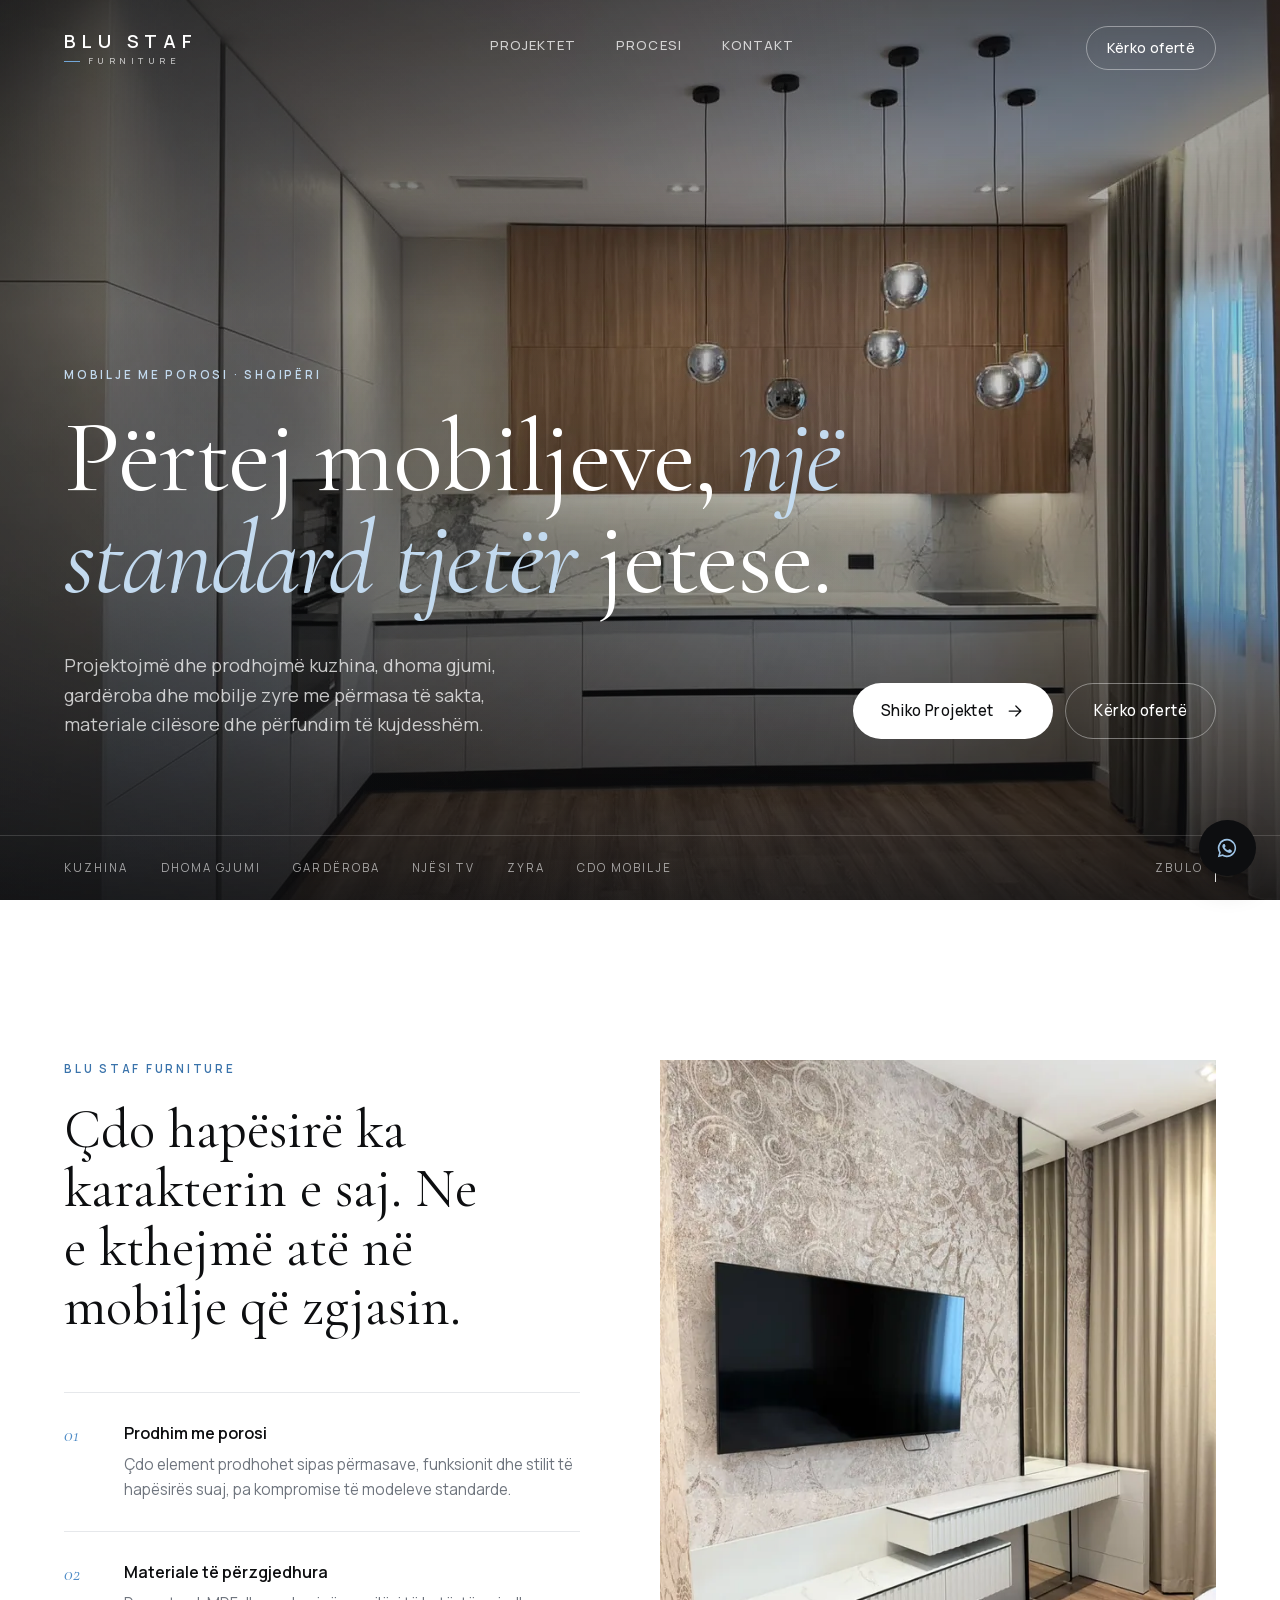
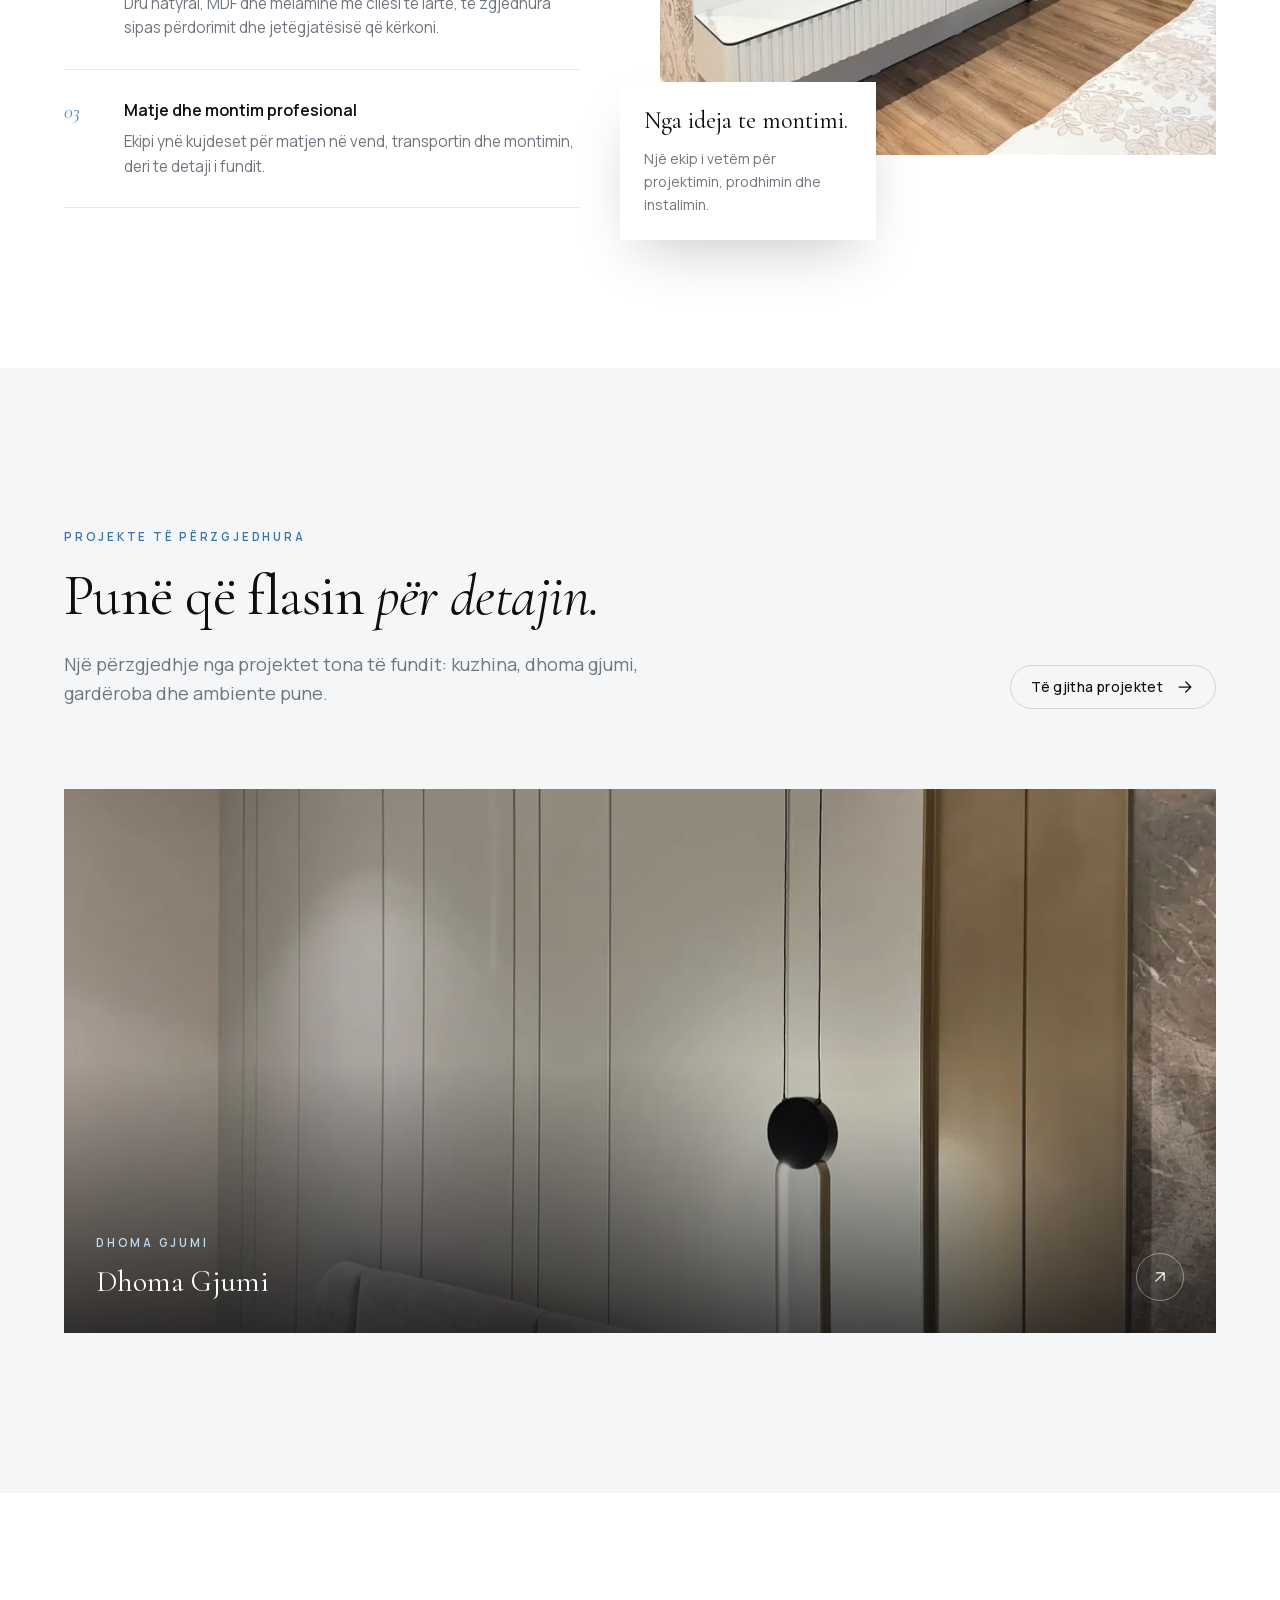
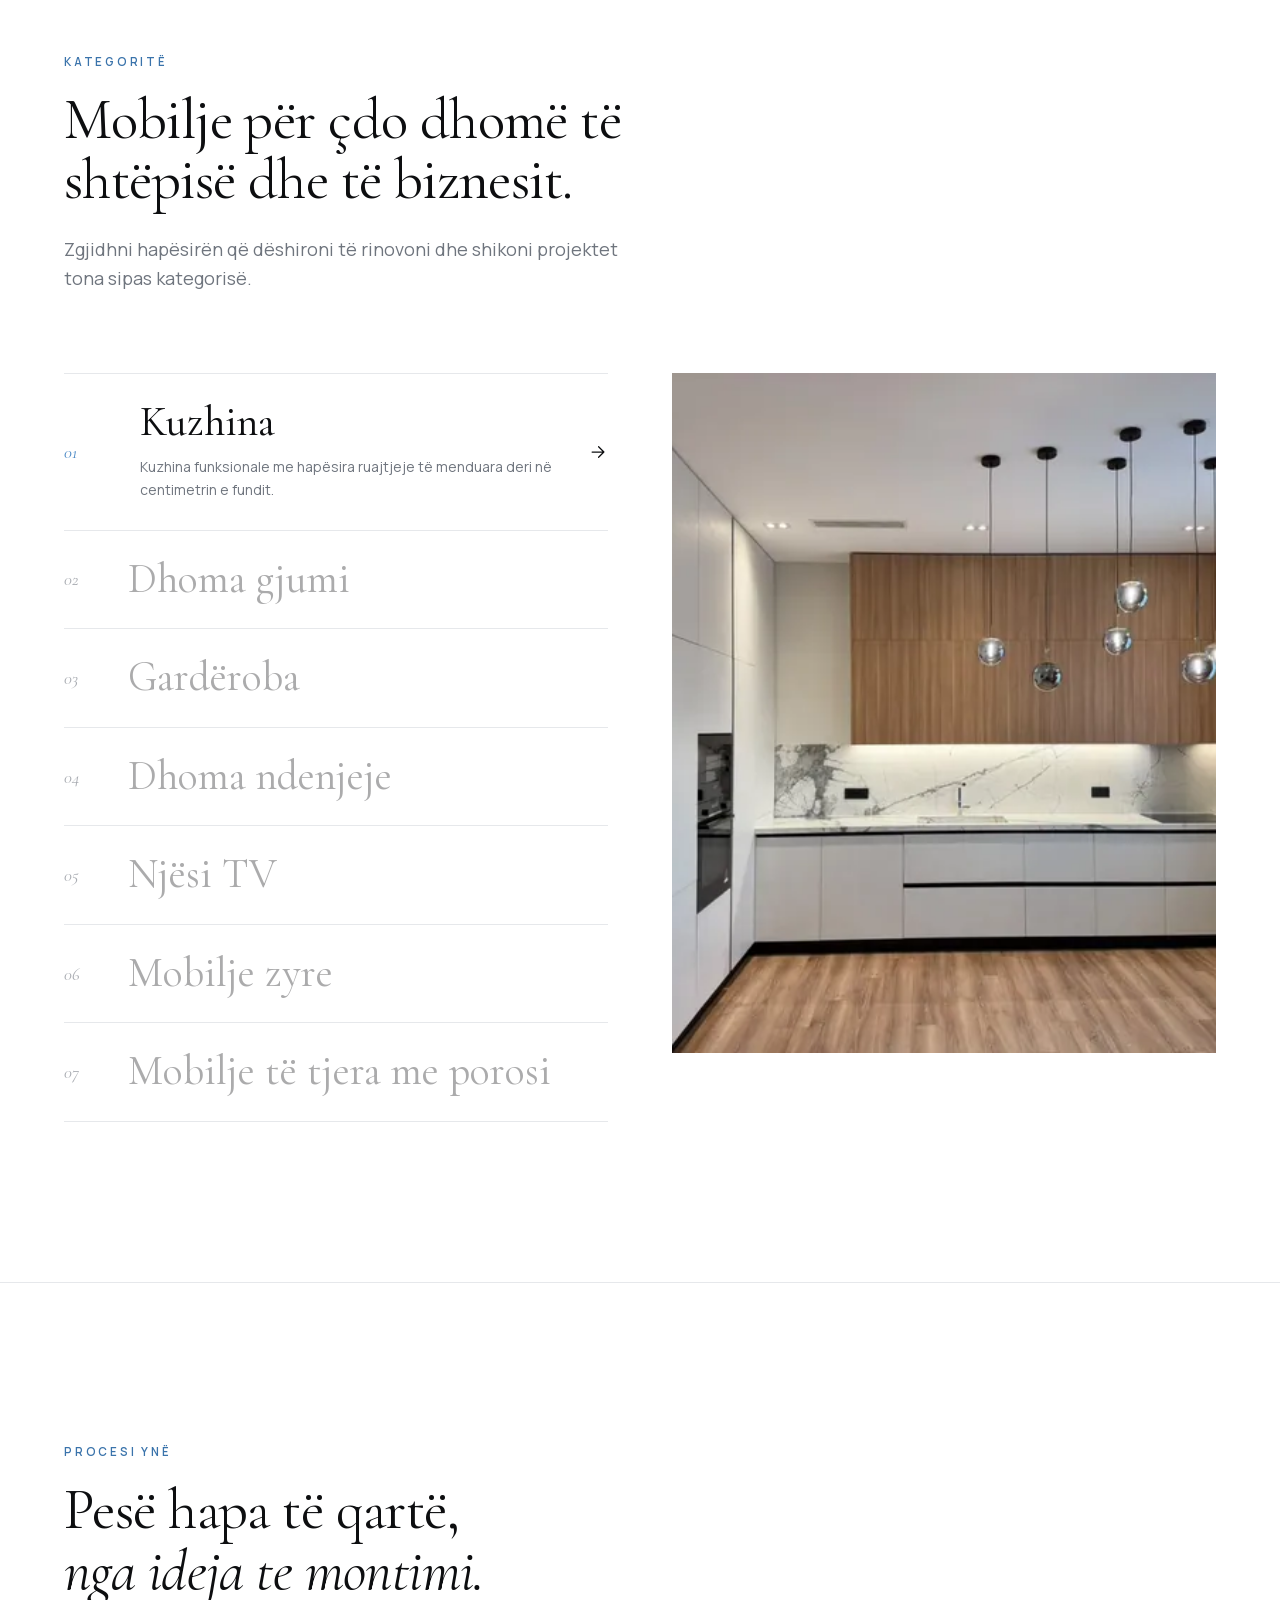
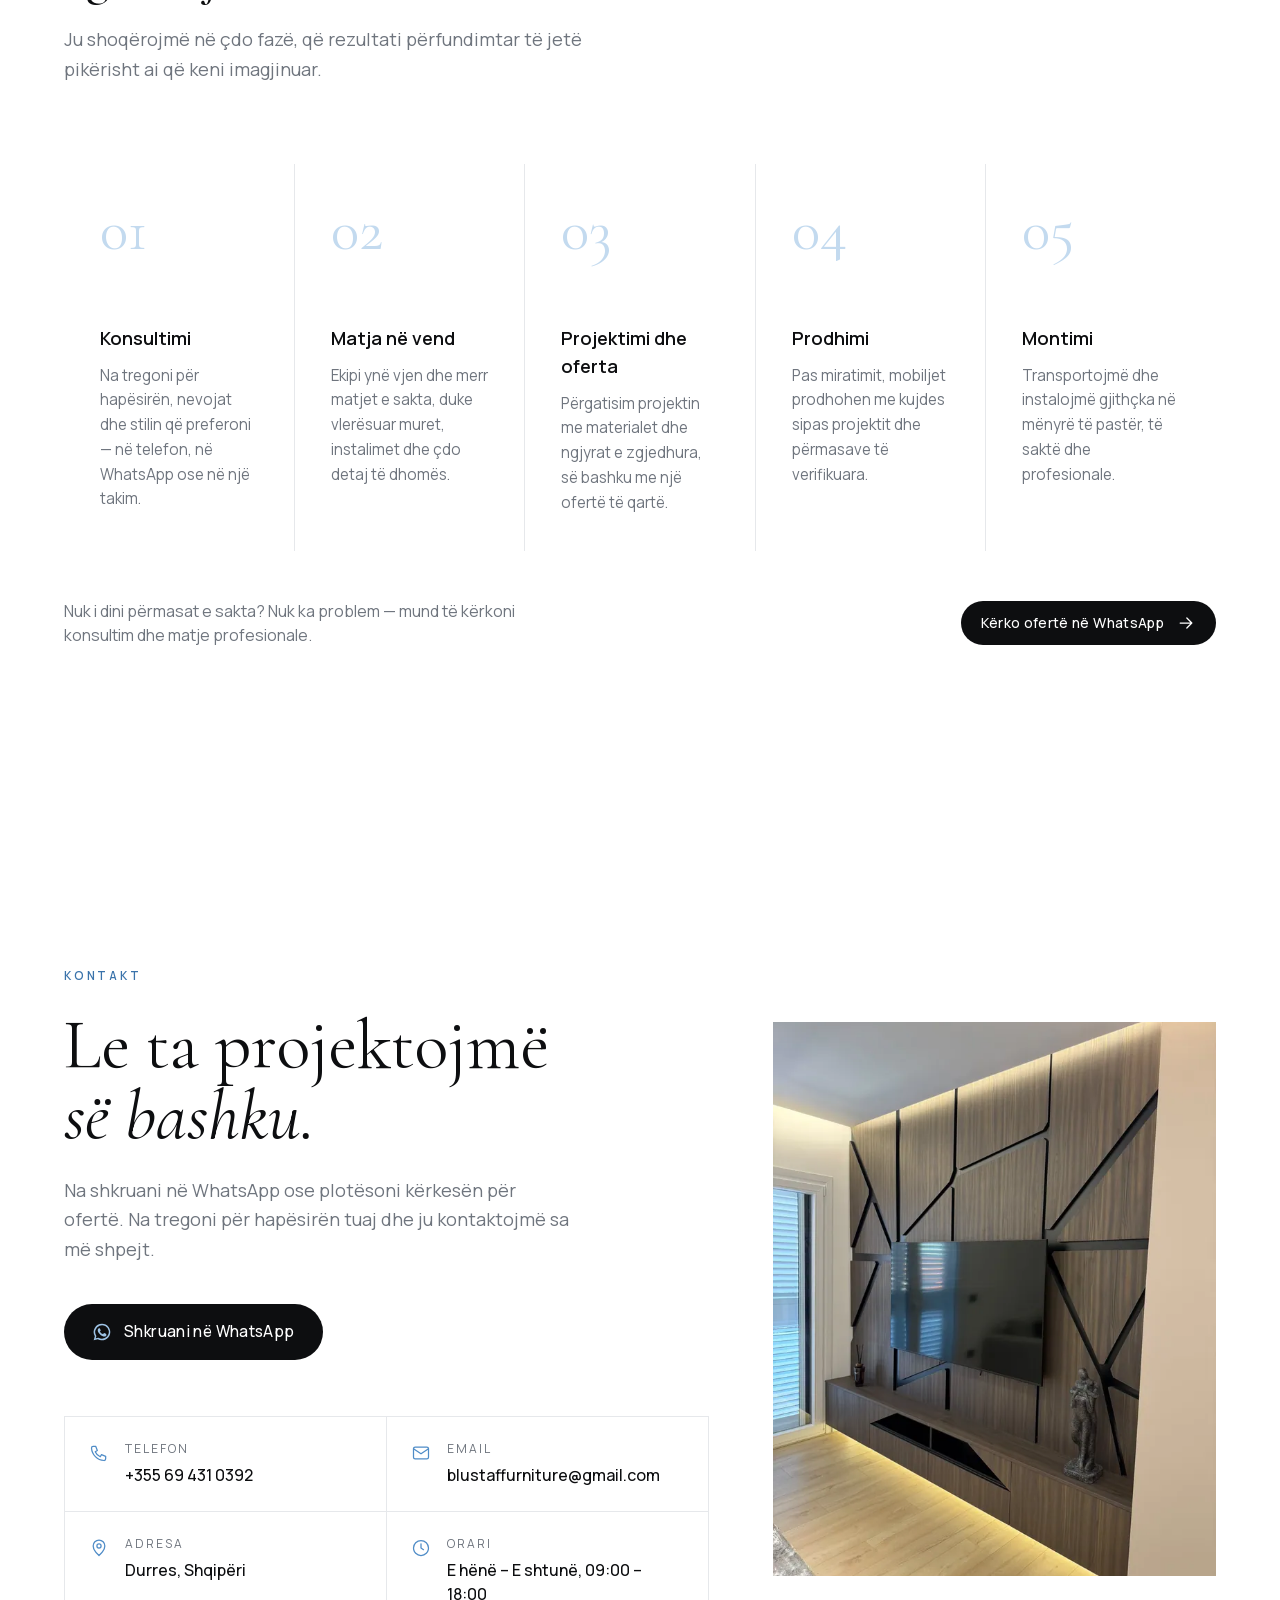
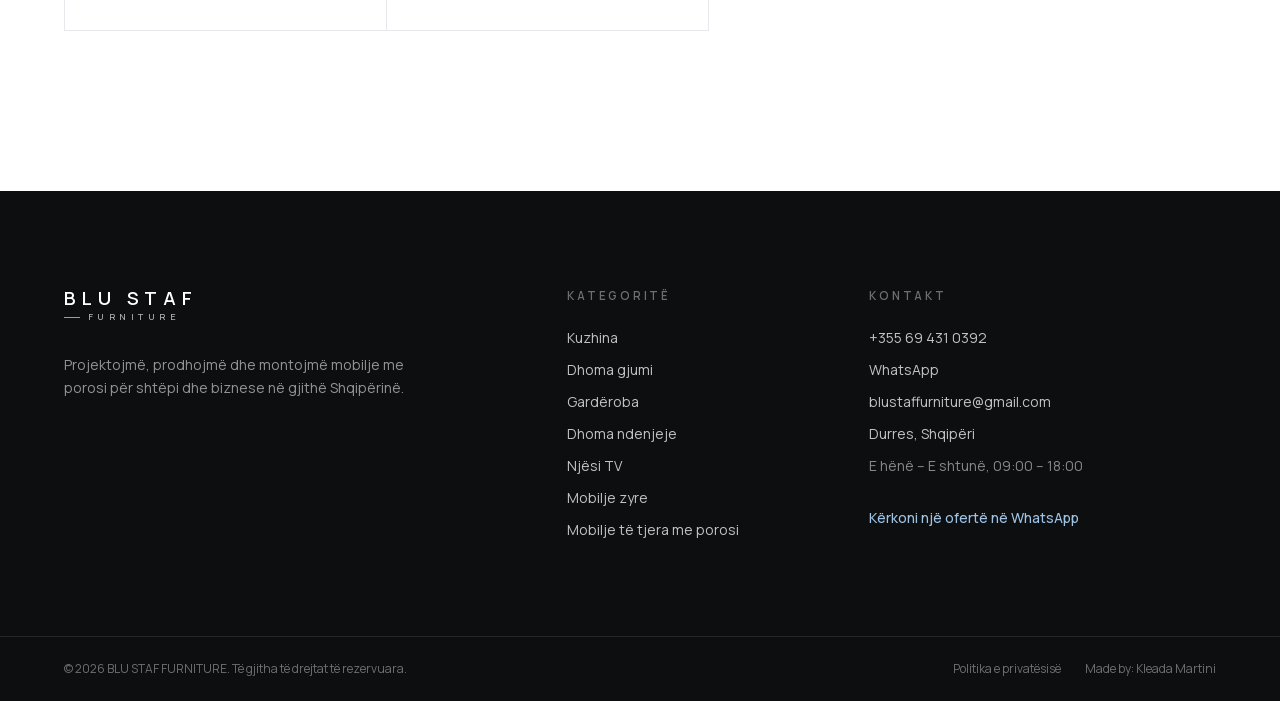
==== commit a8483c8d: "Përditësim i faqes (13 nën 2026, 9:56 p.d.)" ====
--- a/index.html
+++ b/index.html
@@ -1,2 +1,2 @@
 <!DOCTYPE html><html lang="sq" data-scroll-behavior="smooth" class="Z4kWkW_variable L4y1wW_variable"><head><meta charSet="utf-8"/><meta name="viewport" content="width=device-width, initial-scale=1"/><link rel="preload" href="/_next/static/media/01d6212a423b17a1-s.p.1pvupmngxrt5z.woff2" as="font" crossorigin="" type="font/woff2"/><link rel="preload" href="/_next/static/media/6f3ab718e3727c1a-s.p.3huc2loe0ie8a.woff2" as="font" crossorigin="" type="font/woff2"/><link rel="preload" href="/_next/static/media/82450a180bcad83c-s.p.0p-wng2nn8o-p.woff2" as="font" crossorigin="" type="font/woff2"/><link rel="preload" href="/_next/static/media/97ea1d7b8ac40ba2-s.p.1-qpv3jvnkkyl.woff2" as="font" crossorigin="" type="font/woff2"/><link rel="preload" href="/_next/static/media/9eff0a3f1ba11d74-s.p.3aak_kra40y8r.woff2" as="font" crossorigin="" type="font/woff2"/><link rel="preload" href="/_next/static/media/fbb7028efdf70529-s.p.1_0gbi-gsbqmd.woff2" as="font" crossorigin="" type="font/woff2"/><link rel="preload" as="image" imageSrcSet="/media/site/1c0863fa-e612-4da5-af16-5dd4212ede51/640.webp 640w, /media/site/1c0863fa-e612-4da5-af16-5dd4212ede51/1280.webp 1280w, /media/site/1c0863fa-e612-4da5-af16-5dd4212ede51/1320.webp 1320w" imageSizes="100vw" fetchPriority="high"/><link rel="stylesheet" href="/_next/static/chunks/00560e-fhg0xz.css" data-precedence="next"/><link rel="preload" as="script" fetchPriority="low" href="/_next/static/chunks/1pcw6gskne7pf.js"/><script src="/_next/static/chunks/1wnov70f88xjy.js" async=""></script><script src="/_next/static/chunks/3jn_x8ihwq16e.js" async=""></script><script src="/_next/static/chunks/0c98xzjfks9hq.js" async=""></script><script src="/_next/static/chunks/turbopack-077hmtqrhcoji.js" async=""></script><script src="/_next/static/chunks/3qfy96eoyh-ek.js" async=""></script><script src="/_next/static/chunks/0vu99eddbcvf5.js" async=""></script><script src="/_next/static/chunks/13xd1eh8_z6yz.js" async=""></script><script src="/_next/static/chunks/2eojamnt90a0n.js" async=""></script><meta name="theme-color" content="#0d0e10"/><title>BLU STAF FURNITURE — Mobilje me porosi në Shqipëri</title><meta name="description" content="Mobilje me porosi në Shqipëri: kuzhina, dhoma gjumi, gardëroba, njësi TV dhe mobilje zyre, të projektuara dhe të prodhuara sipas hapësirës suaj."/><meta name="application-name" content="BLU STAF FURNITURE"/><meta name="keywords" content="mobilje me porosi,kuzhina me porosi,gardëroba,dhoma gjumi,njësi TV,mobilje zyre,mobilje Tiranë,mobilje Shqipëri"/><link rel="canonical" href="https://www.blustaffurniture.com/"/><meta name="format-detection" content="telephone=no"/><meta property="og:title" content="BLU STAF FURNITURE — Mobilje me porosi"/><meta property="og:description" content="Mobilje me porosi në Shqipëri: kuzhina, dhoma gjumi, gardëroba, njësi TV dhe mobilje zyre, të projektuara dhe të prodhuara sipas hapësirës suaj."/><meta property="og:site_name" content="BLU STAF FURNITURE"/><meta property="og:locale" content="sq_AL"/><meta property="og:type" content="website"/><meta name="twitter:card" content="summary_large_image"/><meta name="twitter:title" content="BLU STAF FURNITURE — Mobilje me porosi"/><meta name="twitter:description" content="Mobilje me porosi në Shqipëri: kuzhina, dhoma gjumi, gardëroba, njësi TV dhe mobilje zyre, të projektuara dhe të prodhuara sipas hapësirës suaj."/><link rel="icon" href="/favicon.ico?favicon.117ezoe8m31dk.ico" sizes="48x48" type="image/x-icon"/><meta name="next-size-adjust" content=""/><script src="/_next/static/chunks/0cz1d0mv5g_q7.js" noModule=""></script></head><body class="flex min-h-dvh flex-col"><div hidden=""><!--$--><!--/$--></div><a href="#main" class="sr-only z-[60] rounded-full bg-ink px-5 py-3 text-sm text-white focus:not-sr-only focus:fixed focus:top-4 focus:left-4">Kalo te përmbajtja</a><!--$?--><template id="B:0"></template><header class="fixed inset-x-0 top-0 z-50 bg-white/90 shadow-[0_1px_0_rgba(13,14,16,0.06)] backdrop-blur-xl"><div class="container-page flex h-20 items-center lg:h-24"><a aria-label="Kryefaqja — Blu Staf Furniture" href="/"><span class="inline-flex flex-col leading-none select-none " aria-label="BLU STAF FURNITURE"><span class="text-[1.15rem] font-semibold tracking-[0.32em] text-ink transition-colors duration-500">BLU<span class="text-blu-400"> </span>STAF</span><span class="mt-1.5 flex items-center gap-2 text-[0.56rem] font-medium tracking-[0.5em] text-stone transition-colors duration-500"><span class="h-px w-4 bg-blu-400" aria-hidden="true"></span>FURNITURE</span></span></a></div></header><!--/$--><main id="main" class="flex-1"><section class="relative isolate flex min-h-[100svh] flex-col overflow-hidden bg-ink text-white"><div class="absolute inset-0 -z-10 animate-hero-zoom"><img src="/media/site/1c0863fa-e612-4da5-af16-5dd4212ede51/1320.webp" srcSet="/media/site/1c0863fa-e612-4da5-af16-5dd4212ede51/640.webp 640w, /media/site/1c0863fa-e612-4da5-af16-5dd4212ede51/1280.webp 1280w, /media/site/1c0863fa-e612-4da5-af16-5dd4212ede51/1320.webp 1320w" sizes="100vw" alt="Dhomë ndenjeje moderne me mobilje në tone natyrale" width="1320" height="990" loading="eager" fetchPriority="high" decoding="async" class="absolute inset-0 h-full w-full bg-cover bg-center object-cover " style="background-image:url(&quot;[data-uri]&quot;)"/></div><div class="absolute inset-0 -z-10 bg-[linear-gradient(180deg,rgba(13,14,16,0.55)_0%,rgba(13,14,16,0.15)_35%,rgba(13,14,16,0.35)_65%,rgba(13,14,16,0.85)_100%)]" aria-hidden="true"></div><div class="absolute inset-0 -z-10 bg-[linear-gradient(90deg,rgba(13,14,16,0.55)_0%,rgba(13,14,16,0.2)_45%,transparent_70%)]" aria-hidden="true"></div><div class="container-page flex flex-1 flex-col justify-end pt-32 pb-14 sm:pb-20 lg:pb-24"><p class="eyebrow animate-fade-up text-blu-200 [animation-delay:200ms]">Mobilje me porosi · Shqipëri</p><h1 class="mt-6 max-w-5xl animate-fade-up font-display text-[3.1rem] leading-[0.98] font-normal tracking-[-0.02em] text-balance [animation-delay:350ms] sm:text-7xl lg:text-[6.5rem]">Përtej mobiljeve,<!-- --> <em class="text-blu-200 italic">një standard tjetër</em> <!-- -->jetese.</h1><div class="mt-10 flex animate-fade-up flex-col gap-10 [animation-delay:550ms] lg:flex-row lg:items-end lg:justify-between"><p class="max-w-md text-base leading-relaxed text-white/75 sm:text-lg">Projektojmë dhe prodhojmë kuzhina, dhoma gjumi, gardëroba dhe mobilje zyre me përmasa të sakta, materiale cilësore dhe përfundim të kujdesshëm.</p><div class="flex flex-col gap-3 sm:flex-row"><a class="group inline-flex items-center justify-center gap-3 rounded-full font-medium tracking-wide transition-[background-color,color,border-color] duration-500 ease-[var(--ease-premium)] bg-white text-ink hover:bg-blu-50 h-14 px-7 text-[0.95rem] " href="/projektet/"><span>Shiko Projektet</span><span class="transition-transform duration-500 ease-[var(--ease-premium)] group-hover:translate-x-1"><svg width="20" height="20" viewBox="0 0 24 24" fill="none" stroke="currentColor" stroke-width="1.5" stroke-linecap="round" stroke-linejoin="round" aria-hidden="true"><path d="M5 12h14M13 6l6 6-6 6"></path></svg></span></a><a href="https://wa.me/355694310392?text=P%C3%ABrsh%C3%ABndetje!%20D%C3%ABshiroj%20nj%C3%AB%20ofert%C3%AB%20p%C3%ABr%20mobilje%20me%20porosi.%20Lloji%20i%20mobiljes%3A%20%E2%80%A6%20P%C3%ABrmasat%20(n%C3%ABse%20i%20di)%3A%20%E2%80%A6%20Qyteti%3A%20%E2%80%A6" target="_blank" rel="noopener noreferrer" class="group inline-flex items-center justify-center gap-3 rounded-full font-medium tracking-wide transition-[background-color,color,border-color] duration-500 ease-[var(--ease-premium)] border border-white/40 text-white backdrop-blur-sm hover:border-white hover:bg-white hover:text-ink h-14 px-7 text-[0.95rem] "><span>Kërko ofertë</span></a></div></div></div><div class="border-t border-white/15"><div class="container-page flex h-16 items-center justify-between text-[0.72rem] tracking-[0.18em] text-white/60 uppercase"><ul class="hidden gap-8 md:flex"><li>Kuzhina</li><li>Dhoma gjumi</li><li>Gardëroba</li><li>Njësi TV</li><li>Zyra</li><li>Cdo mobilje</li></ul><span class="md:hidden">Projektim · Prodhim · Montim</span><a href="#prezantimi" class="hidden items-center gap-3 hover:text-white sm:flex">Zbulo<span class="relative block h-7 w-px overflow-hidden bg-white/20" aria-hidden="true"><span class="absolute inset-0 animate-scroll-cue bg-white"></span></span></a></div></div></section><section id="prezantimi" class="py-24 sm:py-32 lg:py-40"><div class="container-page grid gap-16 lg:grid-cols-12 lg:gap-10"><div class="lg:col-span-6 lg:pr-10"><div data-visible="false" class="reveal " style="--reveal-delay:0ms"><p class="eyebrow text-blu-600">Blu Staf Furniture</p><h2 class="mt-6 font-display text-[2.4rem] leading-[1.08] text-balance sm:text-5xl lg:text-[3.4rem]">Çdo hapësirë ka karakterin e saj. Ne e kthejmë atë në mobilje që zgjasin.</h2></div><dl class="mt-14 divide-y divide-mist border-y border-mist"><div data-visible="false" class="reveal grid gap-3 py-7 sm:grid-cols-[3rem_1fr]" style="--reveal-delay:0ms"><span class="font-display text-xl text-blu-500 italic">0<!-- -->1</span><div><dt class="text-base font-semibold">Prodhim me porosi</dt><dd class="mt-2 text-[0.95rem] leading-relaxed text-stone">Çdo element prodhohet sipas përmasave, funksionit dhe stilit të hapësirës suaj,  pa kompromise të modeleve standarde.</dd></div></div><div data-visible="false" class="reveal grid gap-3 py-7 sm:grid-cols-[3rem_1fr]" style="--reveal-delay:120ms"><span class="font-display text-xl text-blu-500 italic">0<!-- -->2</span><div><dt class="text-base font-semibold">Materiale të përzgjedhura</dt><dd class="mt-2 text-[0.95rem] leading-relaxed text-stone">Dru natyral, MDF dhe melaminë me cilësi të lartë, të zgjedhura sipas përdorimit dhe jetëgjatësisë që kërkoni.</dd></div></div><div data-visible="false" class="reveal grid gap-3 py-7 sm:grid-cols-[3rem_1fr]" style="--reveal-delay:240ms"><span class="font-display text-xl text-blu-500 italic">0<!-- -->3</span><div><dt class="text-base font-semibold">Matje dhe montim profesional</dt><dd class="mt-2 text-[0.95rem] leading-relaxed text-stone">Ekipi ynë kujdeset për matjen në vend, transportin dhe montimin, deri te detaji i fundit.</dd></div></div></dl></div><div class="relative lg:col-span-6"><div data-visible="false" class="reveal-image relative aspect-[4/5] overflow-hidden bg-paper" style="--reveal-delay:0ms"><img src="/media/site/fb380ba4-de6d-4d99-8646-b1458834f6c2/1320.webp" srcSet="/media/site/fb380ba4-de6d-4d99-8646-b1458834f6c2/640.webp 640w, /media/site/fb380ba4-de6d-4d99-8646-b1458834f6c2/1280.webp 1280w, /media/site/fb380ba4-de6d-4d99-8646-b1458834f6c2/1320.webp 1320w" sizes="(min-width: 1024px) 45vw, 100vw" alt="Detaj i një rafti prej druri me ndarje të brendshme" width="1320" height="1760" loading="lazy" decoding="async" class="absolute inset-0 h-full w-full bg-cover bg-center object-cover " style="background-image:url(&quot;[data-uri]&quot;)"/></div><div data-visible="false" class="reveal absolute -bottom-8 left-5 max-w-[16rem] bg-white p-6 shadow-[0_24px_60px_-20px_rgba(13,14,16,0.25)] lg:-left-10" style="--reveal-delay:300ms"><p class="font-display text-2xl leading-tight">Nga ideja te montimi.</p><p class="mt-3 text-sm leading-relaxed text-stone">Një ekip i vetëm për projektimin, prodhimin dhe instalimin.</p></div></div></div></section><section class="bg-paper py-24 sm:py-32 lg:py-40"><div class="container-page"><div class="flex flex-col gap-8 md:flex-row md:items-end md:justify-between "><div data-visible="false" class="reveal max-w-3xl " style="--reveal-delay:0ms"><p class="eyebrow mb-5 text-blu-600">Projekte të përzgjedhura</p><h2 class="font-display text-[2.4rem] leading-[1.05] font-normal tracking-[-0.01em] text-balance sm:text-5xl lg:text-[3.6rem]">Punë që flasin<!-- --> <em class="italic">për detajin.</em></h2><p class="mt-6 max-w-xl text-base leading-relaxed sm:text-lg text-stone ">Një përzgjedhje nga projektet tona të fundit: kuzhina, dhoma gjumi, gardëroba dhe ambiente pune.</p></div><div data-visible="false" class="reveal shrink-0" style="--reveal-delay:150ms"><a class="group inline-flex items-center justify-center gap-3 rounded-full font-medium tracking-wide transition-[background-color,color,border-color] duration-500 ease-[var(--ease-premium)] border border-ink/15 text-ink hover:border-ink hover:bg-ink hover:text-white h-11 px-5 text-sm " href="/projektet/"><span>Të gjitha projektet</span><span class="transition-transform duration-500 ease-[var(--ease-premium)] group-hover:translate-x-1"><svg width="20" height="20" viewBox="0 0 24 24" fill="none" stroke="currentColor" stroke-width="1.5" stroke-linecap="round" stroke-linejoin="round" aria-hidden="true"><path d="M5 12h14M13 6l6 6-6 6"></path></svg></span></a></div></div><div class="mt-16 grid gap-5 md:grid-cols-12 md:gap-6 lg:mt-20"><div data-visible="false" class="reveal min-w-0 md:col-span-12 aspect-[4/5] sm:aspect-[16/9] md:aspect-auto md:min-h-[34rem]" style="--reveal-delay:0ms"><a class="group relative block h-full overflow-hidden bg-mist " href="/projektet/dhoma-gjumi/dhoma-gjumi/"><img src="/media/projects/cmw95euc20009o0ug7jtqxlig/679e7f39-9053-4ef3-a8af-9b93d607cc2f/1320.webp" srcSet="/media/projects/cmw95euc20009o0ug7jtqxlig/679e7f39-9053-4ef3-a8af-9b93d607cc2f/640.webp 640w, /media/projects/cmw95euc20009o0ug7jtqxlig/679e7f39-9053-4ef3-a8af-9b93d607cc2f/1280.webp 1280w, /media/projects/cmw95euc20009o0ug7jtqxlig/679e7f39-9053-4ef3-a8af-9b93d607cc2f/1320.webp 1320w" sizes="(min-width: 768px) 55vw, 100vw" alt="Dhoma Gjumi" width="1320" height="1760" loading="lazy" decoding="async" class="absolute inset-0 h-full w-full bg-cover bg-center object-cover transition-transform duration-[1.6s] ease-[var(--ease-premium)] group-hover:scale-[1.05]" style="background-image:url(&quot;[data-uri]&quot;)"/><div class="absolute inset-0 bg-gradient-to-t from-ink/75 via-ink/5 to-transparent transition-opacity duration-700 group-hover:opacity-90"></div><div class="absolute inset-x-0 bottom-0 flex items-end justify-between gap-6 p-6 text-white sm:p-8"><div><p class="eyebrow text-blu-200">Dhoma gjumi</p><h3 class="mt-3 font-display text-2xl leading-tight sm:text-3xl">Dhoma Gjumi</h3></div><span class="flex h-12 w-12 shrink-0 items-center justify-center rounded-full border border-white/40 transition-all duration-700 ease-[var(--ease-premium)] group-hover:rotate-45 group-hover:border-white group-hover:bg-white group-hover:text-ink"><svg width="20" height="20" viewBox="0 0 24 24" fill="none" stroke="currentColor" stroke-width="1.5" stroke-linecap="round" stroke-linejoin="round" aria-hidden="true"><path d="M7 17 17 7M8 7h9v9"></path></svg></span></div></a></div></div></div></section><section class="py-24 sm:py-32 lg:py-40"><div class="container-page"><div class="flex flex-col gap-8 md:flex-row md:items-end md:justify-between "><div data-visible="false" class="reveal max-w-3xl " style="--reveal-delay:0ms"><p class="eyebrow mb-5 text-blu-600">Kategoritë</p><h2 class="font-display text-[2.4rem] leading-[1.05] font-normal tracking-[-0.01em] text-balance sm:text-5xl lg:text-[3.6rem]">Mobilje për çdo dhomë të shtëpisë dhe të biznesit.</h2><p class="mt-6 max-w-xl text-base leading-relaxed sm:text-lg text-stone ">Zgjidhni hapësirën që dëshironi të rinovoni dhe shikoni projektet tona sipas kategorisë.</p></div></div><div class="mt-20 hidden gap-16 lg:grid lg:grid-cols-12"><ul class="lg:col-span-6"><li class="border-b border-mist first:border-t"><a class="group flex items-center gap-8 py-7" href="/projektet/kuzhina/"><span class="w-8 font-display text-lg italic transition-colors duration-500 text-blu-500">0<!-- -->1</span><span class="flex-1"><span class="block font-display text-[2.6rem] leading-none transition-[color,transform] duration-700 ease-[var(--ease-premium)] translate-x-3 text-ink">Kuzhina</span><span class="grid transition-[grid-template-rows,opacity] duration-700 ease-[var(--ease-premium)] grid-rows-[1fr] opacity-100"><span class="overflow-hidden"><span class="block max-w-md translate-x-3 pt-3 text-sm leading-relaxed text-stone">Kuzhina funksionale me hapësira ruajtjeje të menduara deri në centimetrin e fundit.</span></span></span></span><svg width="20" height="20" viewBox="0 0 24 24" fill="none" stroke="currentColor" stroke-width="1.5" stroke-linecap="round" stroke-linejoin="round" aria-hidden="true" class="transition-all duration-700 ease-[var(--ease-premium)] rotate-45 text-ink opacity-100"><path d="M7 17 17 7M8 7h9v9"></path></svg></a></li><li class="border-b border-mist first:border-t"><a class="group flex items-center gap-8 py-7" href="/projektet/dhoma-gjumi/"><span class="w-8 font-display text-lg italic transition-colors duration-500 text-stone/60">0<!-- -->2</span><span class="flex-1"><span class="block font-display text-[2.6rem] leading-none transition-[color,transform] duration-700 ease-[var(--ease-premium)] text-ink/35">Dhoma gjumi</span><span class="grid transition-[grid-template-rows,opacity] duration-700 ease-[var(--ease-premium)] grid-rows-[0fr] opacity-0"><span class="overflow-hidden"><span class="block max-w-md translate-x-3 pt-3 text-sm leading-relaxed text-stone">Krevate, komodina dhe mobilje që krijojnë një ambient të qetë dhe të ngrohtë.</span></span></span></span><svg width="20" height="20" viewBox="0 0 24 24" fill="none" stroke="currentColor" stroke-width="1.5" stroke-linecap="round" stroke-linejoin="round" aria-hidden="true" class="transition-all duration-700 ease-[var(--ease-premium)] opacity-0"><path d="M7 17 17 7M8 7h9v9"></path></svg></a></li><li class="border-b border-mist first:border-t"><a class="group flex items-center gap-8 py-7" href="/projektet/garderoba/"><span class="w-8 font-display text-lg italic transition-colors duration-500 text-stone/60">0<!-- -->3</span><span class="flex-1"><span class="block font-display text-[2.6rem] leading-none transition-[color,transform] duration-700 ease-[var(--ease-premium)] text-ink/35">Gardëroba</span><span class="grid transition-[grid-template-rows,opacity] duration-700 ease-[var(--ease-premium)] grid-rows-[0fr] opacity-0"><span class="overflow-hidden"><span class="block max-w-md translate-x-3 pt-3 text-sm leading-relaxed text-stone">Gardëroba të integruara në mur, me organizim të brendshëm sipas nevojave tuaja.</span></span></span></span><svg width="20" height="20" viewBox="0 0 24 24" fill="none" stroke="currentColor" stroke-width="1.5" stroke-linecap="round" stroke-linejoin="round" aria-hidden="true" class="transition-all duration-700 ease-[var(--ease-premium)] opacity-0"><path d="M7 17 17 7M8 7h9v9"></path></svg></a></li><li class="border-b border-mist first:border-t"><a class="group flex items-center gap-8 py-7" href="/projektet/dhoma-ndenjeje/"><span class="w-8 font-display text-lg italic transition-colors duration-500 text-stone/60">0<!-- -->4</span><span class="flex-1"><span class="block font-display text-[2.6rem] leading-none transition-[color,transform] duration-700 ease-[var(--ease-premium)] text-ink/35">Dhoma ndenjeje</span><span class="grid transition-[grid-template-rows,opacity] duration-700 ease-[var(--ease-premium)] grid-rows-[0fr] opacity-0"><span class="overflow-hidden"><span class="block max-w-md translate-x-3 pt-3 text-sm leading-relaxed text-stone">Mobilje për ambientin ku familja mblidhet, me linja të pastra dhe materiale cilësore.</span></span></span></span><svg width="20" height="20" viewBox="0 0 24 24" fill="none" stroke="currentColor" stroke-width="1.5" stroke-linecap="round" stroke-linejoin="round" aria-hidden="true" class="transition-all duration-700 ease-[var(--ease-premium)] opacity-0"><path d="M7 17 17 7M8 7h9v9"></path></svg></a></li><li class="border-b border-mist first:border-t"><a class="group flex items-center gap-8 py-7" href="/projektet/njesi-tv/"><span class="w-8 font-display text-lg italic transition-colors duration-500 text-stone/60">0<!-- -->5</span><span class="flex-1"><span class="block font-display text-[2.6rem] leading-none transition-[color,transform] duration-700 ease-[var(--ease-premium)] text-ink/35">Njësi TV</span><span class="grid transition-[grid-template-rows,opacity] duration-700 ease-[var(--ease-premium)] grid-rows-[0fr] opacity-0"><span class="overflow-hidden"><span class="block max-w-md translate-x-3 pt-3 text-sm leading-relaxed text-stone">Mure TV dhe njësi multimediale me kabllo të fshehura dhe ndriçim të integruar.</span></span></span></span><svg width="20" height="20" viewBox="0 0 24 24" fill="none" stroke="currentColor" stroke-width="1.5" stroke-linecap="round" stroke-linejoin="round" aria-hidden="true" class="transition-all duration-700 ease-[var(--ease-premium)] opacity-0"><path d="M7 17 17 7M8 7h9v9"></path></svg></a></li><li class="border-b border-mist first:border-t"><a class="group flex items-center gap-8 py-7" href="/projektet/mobilje-zyre/"><span class="w-8 font-display text-lg italic transition-colors duration-500 text-stone/60">0<!-- -->6</span><span class="flex-1"><span class="block font-display text-[2.6rem] leading-none transition-[color,transform] duration-700 ease-[var(--ease-premium)] text-ink/35">Mobilje zyre</span><span class="grid transition-[grid-template-rows,opacity] duration-700 ease-[var(--ease-premium)] grid-rows-[0fr] opacity-0"><span class="overflow-hidden"><span class="block max-w-md translate-x-3 pt-3 text-sm leading-relaxed text-stone">Tavolina pune, rafte dhe ambiente pritjeje për zyra dhe biznese.</span></span></span></span><svg width="20" height="20" viewBox="0 0 24 24" fill="none" stroke="currentColor" stroke-width="1.5" stroke-linecap="round" stroke-linejoin="round" aria-hidden="true" class="transition-all duration-700 ease-[var(--ease-premium)] opacity-0"><path d="M7 17 17 7M8 7h9v9"></path></svg></a></li><li class="border-b border-mist first:border-t"><a class="group flex items-center gap-8 py-7" href="/projektet/te-tjera/"><span class="w-8 font-display text-lg italic transition-colors duration-500 text-stone/60">0<!-- -->7</span><span class="flex-1"><span class="block font-display text-[2.6rem] leading-none transition-[color,transform] duration-700 ease-[var(--ease-premium)] text-ink/35">Mobilje të tjera me porosi</span><span class="grid transition-[grid-template-rows,opacity] duration-700 ease-[var(--ease-premium)] grid-rows-[0fr] opacity-0"><span class="overflow-hidden"><span class="block max-w-md translate-x-3 pt-3 text-sm leading-relaxed text-stone">Bufe, rafte, mobilje banjoje dhe çdo zgjidhje tjetër që kërkon hapësira juaj.</span></span></span></span><svg width="20" height="20" viewBox="0 0 24 24" fill="none" stroke="currentColor" stroke-width="1.5" stroke-linecap="round" stroke-linejoin="round" aria-hidden="true" class="transition-all duration-700 ease-[var(--ease-premium)] opacity-0"><path d="M7 17 17 7M8 7h9v9"></path></svg></a></li></ul><div class="lg:col-span-6"><div class="sticky top-28 aspect-[4/5] overflow-hidden bg-paper"><div class="absolute inset-0 transition-[opacity,transform] duration-[1.2s] ease-[var(--ease-premium)] scale-100 opacity-100"><img src="/media/site/90703606-35fe-45fc-b38b-cdad28dea213/1320.webp" srcSet="/media/site/90703606-35fe-45fc-b38b-cdad28dea213/640.webp 640w, /media/site/90703606-35fe-45fc-b38b-cdad28dea213/1280.webp 1280w, /media/site/90703606-35fe-45fc-b38b-cdad28dea213/1320.webp 1320w" sizes="45vw" alt="Kuzhina" width="1320" height="990" loading="lazy" decoding="async" class="absolute inset-0 h-full w-full bg-cover bg-center object-cover " style="background-image:url(&quot;[data-uri]&quot;)"/></div><div class="absolute inset-0 transition-[opacity,transform] duration-[1.2s] ease-[var(--ease-premium)] scale-[1.06] opacity-0"><img src="/media/site/992bde8b-cade-4633-b492-4796850af025/1320.webp" srcSet="/media/site/992bde8b-cade-4633-b492-4796850af025/640.webp 640w, /media/site/992bde8b-cade-4633-b492-4796850af025/1280.webp 1280w, /media/site/992bde8b-cade-4633-b492-4796850af025/1320.webp 1320w" sizes="45vw" alt="Dhoma gjumi" width="1320" height="1760" loading="lazy" decoding="async" class="absolute inset-0 h-full w-full bg-cover bg-center object-cover " style="background-image:url(&quot;[data-uri]&quot;)"/></div><div class="absolute inset-0 transition-[opacity,transform] duration-[1.2s] ease-[var(--ease-premium)] scale-[1.06] opacity-0"><img src="/media/site/a3509602-1059-412c-85d2-20db193a20dd/1320.webp" srcSet="/media/site/a3509602-1059-412c-85d2-20db193a20dd/640.webp 640w, /media/site/a3509602-1059-412c-85d2-20db193a20dd/1280.webp 1280w, /media/site/a3509602-1059-412c-85d2-20db193a20dd/1320.webp 1320w" sizes="45vw" alt="Gardëroba" width="1320" height="1760" loading="lazy" decoding="async" class="absolute inset-0 h-full w-full bg-cover bg-center object-cover " style="background-image:url(&quot;[data-uri]&quot;)"/></div><div class="absolute inset-0 transition-[opacity,transform] duration-[1.2s] ease-[var(--ease-premium)] scale-[1.06] opacity-0"><img src="/media/site/4bf5dcab-e713-4f8c-929f-a1e35e1cea17/1320.webp" srcSet="/media/site/4bf5dcab-e713-4f8c-929f-a1e35e1cea17/640.webp 640w, /media/site/4bf5dcab-e713-4f8c-929f-a1e35e1cea17/1280.webp 1280w, /media/site/4bf5dcab-e713-4f8c-929f-a1e35e1cea17/1320.webp 1320w" sizes="45vw" alt="Dhoma ndenjeje" width="1320" height="1760" loading="lazy" decoding="async" class="absolute inset-0 h-full w-full bg-cover bg-center object-cover " style="background-image:url(&quot;[data-uri]&quot;)"/></div><div class="absolute inset-0 transition-[opacity,transform] duration-[1.2s] ease-[var(--ease-premium)] scale-[1.06] opacity-0"><img src="/media/site/40abf31b-d676-40f5-b201-bcdd13d7b733/1320.webp" srcSet="/media/site/40abf31b-d676-40f5-b201-bcdd13d7b733/640.webp 640w, /media/site/40abf31b-d676-40f5-b201-bcdd13d7b733/1280.webp 1280w, /media/site/40abf31b-d676-40f5-b201-bcdd13d7b733/1320.webp 1320w" sizes="45vw" alt="Njësi TV" width="1320" height="1371" loading="lazy" decoding="async" class="absolute inset-0 h-full w-full bg-cover bg-center object-cover " style="background-image:url(&quot;[data-uri]&quot;)"/></div><div class="absolute inset-0 transition-[opacity,transform] duration-[1.2s] ease-[var(--ease-premium)] scale-[1.06] opacity-0"><img src="/media/site/4d87078f-77e4-4406-b44c-117ea4af7877/1320.webp" srcSet="/media/site/4d87078f-77e4-4406-b44c-117ea4af7877/640.webp 640w, /media/site/4d87078f-77e4-4406-b44c-117ea4af7877/1280.webp 1280w, /media/site/4d87078f-77e4-4406-b44c-117ea4af7877/1320.webp 1320w" sizes="45vw" alt="Mobilje zyre" width="1320" height="1760" loading="lazy" decoding="async" class="absolute inset-0 h-full w-full bg-cover bg-center object-cover " style="background-image:url(&quot;[data-uri]&quot;)"/></div><div class="absolute inset-0 transition-[opacity,transform] duration-[1.2s] ease-[var(--ease-premium)] scale-[1.06] opacity-0"><img src="/media/site/f955fa62-e264-43cb-9c07-1cd12caab378/1320.webp" srcSet="/media/site/f955fa62-e264-43cb-9c07-1cd12caab378/640.webp 640w, /media/site/f955fa62-e264-43cb-9c07-1cd12caab378/1280.webp 1280w, /media/site/f955fa62-e264-43cb-9c07-1cd12caab378/1320.webp 1320w" sizes="45vw" alt="Mobilje të tjera me porosi" width="1320" height="1760" loading="lazy" decoding="async" class="absolute inset-0 h-full w-full bg-cover bg-center object-cover " style="background-image:url(&quot;[data-uri]&quot;)"/></div></div></div></div><div class="-mx-5 mt-14 flex snap-x snap-mandatory gap-4 overflow-x-auto px-5 pb-4 [scrollbar-width:none] md:-mx-10 md:px-10 lg:hidden"><div data-visible="false" class="reveal w-[78%] shrink-0 snap-start sm:w-[45%]" style="--reveal-delay:0ms"><a class="group block" href="/projektet/kuzhina/"><div class="relative aspect-[4/5] overflow-hidden bg-paper"><img src="/media/site/90703606-35fe-45fc-b38b-cdad28dea213/1320.webp" srcSet="/media/site/90703606-35fe-45fc-b38b-cdad28dea213/640.webp 640w, /media/site/90703606-35fe-45fc-b38b-cdad28dea213/1280.webp 1280w, /media/site/90703606-35fe-45fc-b38b-cdad28dea213/1320.webp 1320w" sizes="(min-width: 640px) 45vw, 78vw" alt="Kuzhina" width="1320" height="990" loading="lazy" decoding="async" class="absolute inset-0 h-full w-full bg-cover bg-center object-cover transition-transform duration-1000 group-hover:scale-105" style="background-image:url(&quot;[data-uri]&quot;)"/></div><p class="mt-5 font-display text-2xl">Kuzhina</p><p class="mt-2 text-sm leading-relaxed text-stone">Kuzhina funksionale me hapësira ruajtjeje të menduara deri në centimetrin e fundit.</p></a></div><div data-visible="false" class="reveal w-[78%] shrink-0 snap-start sm:w-[45%]" style="--reveal-delay:60ms"><a class="group block" href="/projektet/dhoma-gjumi/"><div class="relative aspect-[4/5] overflow-hidden bg-paper"><img src="/media/site/992bde8b-cade-4633-b492-4796850af025/1320.webp" srcSet="/media/site/992bde8b-cade-4633-b492-4796850af025/640.webp 640w, /media/site/992bde8b-cade-4633-b492-4796850af025/1280.webp 1280w, /media/site/992bde8b-cade-4633-b492-4796850af025/1320.webp 1320w" sizes="(min-width: 640px) 45vw, 78vw" alt="Dhoma gjumi" width="1320" height="1760" loading="lazy" decoding="async" class="absolute inset-0 h-full w-full bg-cover bg-center object-cover transition-transform duration-1000 group-hover:scale-105" style="background-image:url(&quot;[data-uri]&quot;)"/></div><p class="mt-5 font-display text-2xl">Dhoma gjumi</p><p class="mt-2 text-sm leading-relaxed text-stone">Krevate, komodina dhe mobilje që krijojnë një ambient të qetë dhe të ngrohtë.</p></a></div><div data-visible="false" class="reveal w-[78%] shrink-0 snap-start sm:w-[45%]" style="--reveal-delay:120ms"><a class="group block" href="/projektet/garderoba/"><div class="relative aspect-[4/5] overflow-hidden bg-paper"><img src="/media/site/a3509602-1059-412c-85d2-20db193a20dd/1320.webp" srcSet="/media/site/a3509602-1059-412c-85d2-20db193a20dd/640.webp 640w, /media/site/a3509602-1059-412c-85d2-20db193a20dd/1280.webp 1280w, /media/site/a3509602-1059-412c-85d2-20db193a20dd/1320.webp 1320w" sizes="(min-width: 640px) 45vw, 78vw" alt="Gardëroba" width="1320" height="1760" loading="lazy" decoding="async" class="absolute inset-0 h-full w-full bg-cover bg-center object-cover transition-transform duration-1000 group-hover:scale-105" style="background-image:url(&quot;[data-uri]&quot;)"/></div><p class="mt-5 font-display text-2xl">Gardëroba</p><p class="mt-2 text-sm leading-relaxed text-stone">Gardëroba të integruara në mur, me organizim të brendshëm sipas nevojave tuaja.</p></a></div><div data-visible="false" class="reveal w-[78%] shrink-0 snap-start sm:w-[45%]" style="--reveal-delay:180ms"><a class="group block" href="/projektet/dhoma-ndenjeje/"><div class="relative aspect-[4/5] overflow-hidden bg-paper"><img src="/media/site/4bf5dcab-e713-4f8c-929f-a1e35e1cea17/1320.webp" srcSet="/media/site/4bf5dcab-e713-4f8c-929f-a1e35e1cea17/640.webp 640w, /media/site/4bf5dcab-e713-4f8c-929f-a1e35e1cea17/1280.webp 1280w, /media/site/4bf5dcab-e713-4f8c-929f-a1e35e1cea17/1320.webp 1320w" sizes="(min-width: 640px) 45vw, 78vw" alt="Dhoma ndenjeje" width="1320" height="1760" loading="lazy" decoding="async" class="absolute inset-0 h-full w-full bg-cover bg-center object-cover transition-transform duration-1000 group-hover:scale-105" style="background-image:url(&quot;[data-uri]&quot;)"/></div><p class="mt-5 font-display text-2xl">Dhoma ndenjeje</p><p class="mt-2 text-sm leading-relaxed text-stone">Mobilje për ambientin ku familja mblidhet, me linja të pastra dhe materiale cilësore.</p></a></div><div data-visible="false" class="reveal w-[78%] shrink-0 snap-start sm:w-[45%]" style="--reveal-delay:240ms"><a class="group block" href="/projektet/njesi-tv/"><div class="relative aspect-[4/5] overflow-hidden bg-paper"><img src="/media/site/40abf31b-d676-40f5-b201-bcdd13d7b733/1320.webp" srcSet="/media/site/40abf31b-d676-40f5-b201-bcdd13d7b733/640.webp 640w, /media/site/40abf31b-d676-40f5-b201-bcdd13d7b733/1280.webp 1280w, /media/site/40abf31b-d676-40f5-b201-bcdd13d7b733/1320.webp 1320w" sizes="(min-width: 640px) 45vw, 78vw" alt="Njësi TV" width="1320" height="1371" loading="lazy" decoding="async" class="absolute inset-0 h-full w-full bg-cover bg-center object-cover transition-transform duration-1000 group-hover:scale-105" style="background-image:url(&quot;[data-uri]&quot;)"/></div><p class="mt-5 font-display text-2xl">Njësi TV</p><p class="mt-2 text-sm leading-relaxed text-stone">Mure TV dhe njësi multimediale me kabllo të fshehura dhe ndriçim të integruar.</p></a></div><div data-visible="false" class="reveal w-[78%] shrink-0 snap-start sm:w-[45%]" style="--reveal-delay:300ms"><a class="group block" href="/projektet/mobilje-zyre/"><div class="relative aspect-[4/5] overflow-hidden bg-paper"><img src="/media/site/4d87078f-77e4-4406-b44c-117ea4af7877/1320.webp" srcSet="/media/site/4d87078f-77e4-4406-b44c-117ea4af7877/640.webp 640w, /media/site/4d87078f-77e4-4406-b44c-117ea4af7877/1280.webp 1280w, /media/site/4d87078f-77e4-4406-b44c-117ea4af7877/1320.webp 1320w" sizes="(min-width: 640px) 45vw, 78vw" alt="Mobilje zyre" width="1320" height="1760" loading="lazy" decoding="async" class="absolute inset-0 h-full w-full bg-cover bg-center object-cover transition-transform duration-1000 group-hover:scale-105" style="background-image:url(&quot;[data-uri]&quot;)"/></div><p class="mt-5 font-display text-2xl">Mobilje zyre</p><p class="mt-2 text-sm leading-relaxed text-stone">Tavolina pune, rafte dhe ambiente pritjeje për zyra dhe biznese.</p></a></div><div data-visible="false" class="reveal w-[78%] shrink-0 snap-start sm:w-[45%]" style="--reveal-delay:360ms"><a class="group block" href="/projektet/te-tjera/"><div class="relative aspect-[4/5] overflow-hidden bg-paper"><img src="/media/site/f955fa62-e264-43cb-9c07-1cd12caab378/1320.webp" srcSet="/media/site/f955fa62-e264-43cb-9c07-1cd12caab378/640.webp 640w, /media/site/f955fa62-e264-43cb-9c07-1cd12caab378/1280.webp 1280w, /media/site/f955fa62-e264-43cb-9c07-1cd12caab378/1320.webp 1320w" sizes="(min-width: 640px) 45vw, 78vw" alt="Mobilje të tjera me porosi" width="1320" height="1760" loading="lazy" decoding="async" class="absolute inset-0 h-full w-full bg-cover bg-center object-cover transition-transform duration-1000 group-hover:scale-105" style="background-image:url(&quot;[data-uri]&quot;)"/></div><p class="mt-5 font-display text-2xl">Mobilje të tjera me porosi</p><p class="mt-2 text-sm leading-relaxed text-stone">Bufe, rafte, mobilje banjoje dhe çdo zgjidhje tjetër që kërkon hapësira juaj.</p></a></div></div><p class="mt-4 text-xs text-stone lg:hidden">Rrëshqitni për të parë të gjitha kategoritë.</p></div></section><section id="procesi" class="border-t border-mist bg-white py-24 sm:py-32 lg:py-40"><div class="container-page"><div class="flex flex-col gap-8 md:flex-row md:items-end md:justify-between "><div data-visible="false" class="reveal max-w-3xl " style="--reveal-delay:0ms"><p class="eyebrow mb-5 text-blu-600">Procesi ynë</p><h2 class="font-display text-[2.4rem] leading-[1.05] font-normal tracking-[-0.01em] text-balance sm:text-5xl lg:text-[3.6rem]">Pesë hapa të qartë,<!-- --> <em class="italic">nga ideja te montimi.</em></h2><p class="mt-6 max-w-xl text-base leading-relaxed sm:text-lg text-stone ">Ju shoqërojmë në çdo fazë, që rezultati përfundimtar të jetë pikërisht ai që keni imagjinuar.</p></div></div><ol class="mt-16 grid gap-px overflow-hidden bg-mist sm:grid-cols-2 lg:mt-20 lg:grid-cols-5"><li data-visible="false" class="reveal group relative bg-white p-8 lg:min-h-[22rem] lg:p-7 xl:p-9" style="--reveal-delay:0ms"><span class="absolute inset-x-0 top-0 h-px origin-left scale-x-0 bg-blu-500 transition-transform duration-700 ease-[var(--ease-premium)] group-hover:scale-x-100"></span><span class="font-display text-6xl leading-none text-blu-200 transition-colors duration-700 group-hover:text-blu-500">0<!-- -->1</span><h3 class="mt-10 text-lg font-semibold lg:mt-16">Konsultimi</h3><p class="mt-3 text-[0.95rem] leading-relaxed text-stone">Na tregoni për hapësirën, nevojat dhe stilin që preferoni — në telefon, në WhatsApp ose në një takim.</p></li><li data-visible="false" class="reveal group relative bg-white p-8 lg:min-h-[22rem] lg:p-7 xl:p-9" style="--reveal-delay:100ms"><span class="absolute inset-x-0 top-0 h-px origin-left scale-x-0 bg-blu-500 transition-transform duration-700 ease-[var(--ease-premium)] group-hover:scale-x-100"></span><span class="font-display text-6xl leading-none text-blu-200 transition-colors duration-700 group-hover:text-blu-500">0<!-- -->2</span><h3 class="mt-10 text-lg font-semibold lg:mt-16">Matja në vend</h3><p class="mt-3 text-[0.95rem] leading-relaxed text-stone">Ekipi ynë vjen dhe merr matjet e sakta, duke vlerësuar muret, instalimet dhe çdo detaj të dhomës.</p></li><li data-visible="false" class="reveal group relative bg-white p-8 lg:min-h-[22rem] lg:p-7 xl:p-9" style="--reveal-delay:200ms"><span class="absolute inset-x-0 top-0 h-px origin-left scale-x-0 bg-blu-500 transition-transform duration-700 ease-[var(--ease-premium)] group-hover:scale-x-100"></span><span class="font-display text-6xl leading-none text-blu-200 transition-colors duration-700 group-hover:text-blu-500">0<!-- -->3</span><h3 class="mt-10 text-lg font-semibold lg:mt-16">Projektimi dhe oferta</h3><p class="mt-3 text-[0.95rem] leading-relaxed text-stone">Përgatisim projektin me materialet dhe ngjyrat e zgjedhura, së bashku me një ofertë të qartë.</p></li><li data-visible="false" class="reveal group relative bg-white p-8 lg:min-h-[22rem] lg:p-7 xl:p-9" style="--reveal-delay:300ms"><span class="absolute inset-x-0 top-0 h-px origin-left scale-x-0 bg-blu-500 transition-transform duration-700 ease-[var(--ease-premium)] group-hover:scale-x-100"></span><span class="font-display text-6xl leading-none text-blu-200 transition-colors duration-700 group-hover:text-blu-500">0<!-- -->4</span><h3 class="mt-10 text-lg font-semibold lg:mt-16">Prodhimi</h3><p class="mt-3 text-[0.95rem] leading-relaxed text-stone">Pas miratimit, mobiljet prodhohen me kujdes sipas projektit dhe përmasave të verifikuara.</p></li><li data-visible="false" class="reveal group relative bg-white p-8 lg:min-h-[22rem] lg:p-7 xl:p-9" style="--reveal-delay:400ms"><span class="absolute inset-x-0 top-0 h-px origin-left scale-x-0 bg-blu-500 transition-transform duration-700 ease-[var(--ease-premium)] group-hover:scale-x-100"></span><span class="font-display text-6xl leading-none text-blu-200 transition-colors duration-700 group-hover:text-blu-500">0<!-- -->5</span><h3 class="mt-10 text-lg font-semibold lg:mt-16">Montimi</h3><p class="mt-3 text-[0.95rem] leading-relaxed text-stone">Transportojmë dhe instalojmë gjithçka në mënyrë të pastër, të saktë dhe profesionale.</p></li></ol><div data-visible="false" class="reveal mt-12 flex flex-col items-start gap-5 sm:flex-row sm:items-center sm:justify-between" style="--reveal-delay:0ms"><p class="max-w-lg text-stone">Nuk i dini përmasat e sakta? Nuk ka problem — mund të kërkoni konsultim dhe matje profesionale.</p><a href="https://wa.me/355694310392?text=P%C3%ABrsh%C3%ABndetje!%20D%C3%ABshiroj%20nj%C3%AB%20ofert%C3%AB%20p%C3%ABr%20mobilje%20me%20porosi.%20Lloji%20i%20mobiljes%3A%20%E2%80%A6%20P%C3%ABrmasat%20(n%C3%ABse%20i%20di)%3A%20%E2%80%A6%20Qyteti%3A%20%E2%80%A6" target="_blank" rel="noopener noreferrer" class="group inline-flex items-center justify-center gap-3 rounded-full font-medium tracking-wide transition-[background-color,color,border-color] duration-500 ease-[var(--ease-premium)] bg-ink text-white hover:bg-graphite h-11 px-5 text-sm "><span>Kërko ofertë në WhatsApp</span><span class="transition-transform duration-500 ease-[var(--ease-premium)] group-hover:translate-x-1"><svg width="20" height="20" viewBox="0 0 24 24" fill="none" stroke="currentColor" stroke-width="1.5" stroke-linecap="round" stroke-linejoin="round" aria-hidden="true"><path d="M5 12h14M13 6l6 6-6 6"></path></svg></span></a></div></div></section><section id="kontakt" class="py-24 sm:py-32 lg:py-40"><div class="container-page grid gap-14 lg:grid-cols-12 lg:items-center lg:gap-16"><div class="lg:col-span-7"><div data-visible="false" class="reveal " style="--reveal-delay:0ms"><p class="eyebrow text-blu-600">Kontakt</p><h2 class="mt-6 font-display text-[2.6rem] leading-[1.02] text-balance sm:text-6xl lg:text-[4.4rem]">Le ta projektojmë<!-- --> <em class="italic">së bashku.</em></h2><p class="mt-6 max-w-lg text-lg leading-relaxed text-stone">Na shkruani në WhatsApp ose plotësoni kërkesën për ofertë. Na tregoni për hapësirën tuaj dhe ju kontaktojmë sa më shpejt.</p></div><div data-visible="false" class="reveal mt-10 flex flex-col gap-3 sm:flex-row" style="--reveal-delay:120ms"><a href="https://wa.me/355694310392?text=P%C3%ABrsh%C3%ABndetje!%20Jam%20i%20interesuar%20p%C3%ABr%20mobilje%20me%20porosi%20dhe%20d%C3%ABshiroj%20m%C3%AB%20shum%C3%AB%20informacion." target="_blank" rel="noopener noreferrer" class="group inline-flex items-center justify-center gap-3 rounded-full font-medium tracking-wide transition-[background-color,color,border-color] duration-500 ease-[var(--ease-premium)] bg-ink text-white hover:bg-graphite h-14 px-7 text-[0.95rem] "><svg width="20" height="20" viewBox="0 0 24 24" fill="currentColor" aria-hidden="true" class="text-blu-300"><path d="M12 2a10 10 0 0 0-8.6 15.1L2 22l5-1.3A10 10 0 1 0 12 2Zm0 18.2a8.2 8.2 0 0 1-4.2-1.2l-.3-.2-3 .8.8-2.9-.2-.3A8.2 8.2 0 1 1 12 20.2Zm4.5-6.1c-.2-.1-1.5-.7-1.7-.8-.2-.1-.4-.1-.6.1l-.8 1c-.1.2-.3.2-.5.1a6.7 6.7 0 0 1-3.3-2.9c-.3-.4.3-.4.8-1.4.1-.2 0-.3 0-.4l-.8-1.8c-.2-.5-.4-.4-.6-.4h-.5a1 1 0 0 0-.7.3 3 3 0 0 0-.9 2.2c0 1.3.9 2.5 1.1 2.7.1.2 1.8 2.8 4.4 3.9 1.6.7 2.3.8 3.1.6.5-.1 1.5-.6 1.7-1.2.2-.6.2-1.1.2-1.2-.1-.1-.2-.2-.4-.3Z"></path></svg> Shkruani në WhatsApp</a></div><dl class="mt-14 grid gap-px overflow-hidden border border-mist bg-mist sm:grid-cols-2"><div data-visible="false" class="reveal flex gap-4 bg-white p-6" style="--reveal-delay:0ms"><svg width="20" height="20" viewBox="0 0 24 24" fill="none" stroke="currentColor" stroke-width="1.5" stroke-linecap="round" stroke-linejoin="round" aria-hidden="true" class="mt-0.5 shrink-0 text-blu-500"><path d="M5 4h3l2 5-2.5 1.5a11 11 0 0 0 6 6L15 14l5 2v3a2 2 0 0 1-2 2A16 16 0 0 1 3 6a2 2 0 0 1 2-2Z"></path></svg><div><dt class="text-xs tracking-[0.16em] text-stone uppercase">Telefon</dt><dd class="mt-1.5 font-medium"><a href="tel:+355694310392" class="link-line">+355 69 431 0392</a></dd></div></div><div data-visible="false" class="reveal flex gap-4 bg-white p-6" style="--reveal-delay:80ms"><svg width="20" height="20" viewBox="0 0 24 24" fill="none" stroke="currentColor" stroke-width="1.5" stroke-linecap="round" stroke-linejoin="round" aria-hidden="true" class="mt-0.5 shrink-0 text-blu-500"><rect x="3" y="5" width="18" height="14" rx="2"></rect><path d="m3 7 9 6 9-6"></path></svg><div><dt class="text-xs tracking-[0.16em] text-stone uppercase">Email</dt><dd class="mt-1.5 font-medium"><a href="mailto:blustaffurniture@gmail.com" class="link-line">blustaffurniture@gmail.com</a></dd></div></div><div data-visible="false" class="reveal flex gap-4 bg-white p-6" style="--reveal-delay:160ms"><svg width="20" height="20" viewBox="0 0 24 24" fill="none" stroke="currentColor" stroke-width="1.5" stroke-linecap="round" stroke-linejoin="round" aria-hidden="true" class="mt-0.5 shrink-0 text-blu-500"><path d="M12 21s-7-6.2-7-11.5a7 7 0 0 1 14 0C19 14.8 12 21 12 21Z"></path><circle cx="12" cy="9.5" r="2.5"></circle></svg><div><dt class="text-xs tracking-[0.16em] text-stone uppercase">Adresa</dt><dd class="mt-1.5 font-medium">Durres, Shqipëri</dd></div></div><div data-visible="false" class="reveal flex gap-4 bg-white p-6" style="--reveal-delay:240ms"><svg width="20" height="20" viewBox="0 0 24 24" fill="none" stroke="currentColor" stroke-width="1.5" stroke-linecap="round" stroke-linejoin="round" aria-hidden="true" class="mt-0.5 shrink-0 text-blu-500"><circle cx="12" cy="12" r="9"></circle><path d="M12 7v5l3 2"></path></svg><div><dt class="text-xs tracking-[0.16em] text-stone uppercase">Orari</dt><dd class="mt-1.5 font-medium">E hënë – E shtunë, 09:00 – 18:00</dd></div></div></dl></div><div class="lg:col-span-5"><div data-visible="false" class="reveal-image relative aspect-[4/5] overflow-hidden bg-paper" style="--reveal-delay:0ms"><img src="/media/site/ddd532ae-f31b-41c5-a54d-aff91a4a2bcc/1320.webp" srcSet="/media/site/ddd532ae-f31b-41c5-a54d-aff91a4a2bcc/640.webp 640w, /media/site/ddd532ae-f31b-41c5-a54d-aff91a4a2bcc/1280.webp 1280w, /media/site/ddd532ae-f31b-41c5-a54d-aff91a4a2bcc/1320.webp 1320w" sizes="(min-width: 1024px) 38vw, 100vw" alt="Ambient i brendshëm me bufe dhe dekor të ngrohtë" width="1320" height="1760" loading="lazy" decoding="async" class="absolute inset-0 h-full w-full bg-cover bg-center object-cover " style="background-image:url(&quot;[data-uri]&quot;)"/></div></div></div></section><!--$--><!--/$--></main><footer class="bg-ink text-white"><div class="container-page grid gap-14 py-20 md:grid-cols-12 lg:py-24"><div class="md:col-span-5"><span class="inline-flex flex-col leading-none select-none " aria-label="BLU STAF FURNITURE"><span class="text-[1.15rem] font-semibold tracking-[0.32em] text-white transition-colors duration-500">BLU<span class="text-blu-400"> </span>STAF</span><span class="mt-1.5 flex items-center gap-2 text-[0.56rem] font-medium tracking-[0.5em] text-white/70 transition-colors duration-500"><span class="h-px w-4 bg-blu-400" aria-hidden="true"></span>FURNITURE</span></span><p class="mt-8 max-w-sm text-sm leading-relaxed text-white/55">Projektojmë, prodhojmë dhe montojmë mobilje me porosi për shtëpi dhe biznese në gjithë Shqipërinë.</p></div><div class="md:col-span-3"><p class="eyebrow text-white/40">Kategoritë</p><ul class="mt-6 space-y-3 text-sm"><li><a class="link-line text-white/75 hover:text-white" href="/projektet/kuzhina/">Kuzhina</a></li><li><a class="link-line text-white/75 hover:text-white" href="/projektet/dhoma-gjumi/">Dhoma gjumi</a></li><li><a class="link-line text-white/75 hover:text-white" href="/projektet/garderoba/">Gardëroba</a></li><li><a class="link-line text-white/75 hover:text-white" href="/projektet/dhoma-ndenjeje/">Dhoma ndenjeje</a></li><li><a class="link-line text-white/75 hover:text-white" href="/projektet/njesi-tv/">Njësi TV</a></li><li><a class="link-line text-white/75 hover:text-white" href="/projektet/mobilje-zyre/">Mobilje zyre</a></li><li><a class="link-line text-white/75 hover:text-white" href="/projektet/te-tjera/">Mobilje të tjera me porosi</a></li></ul></div><div class="md:col-span-4"><p class="eyebrow text-white/40">Kontakt</p><ul class="mt-6 space-y-3 text-sm text-white/75"><li><a href="tel:+355694310392" class="link-line hover:text-white">+355 69 431 0392</a></li><li><a href="https://wa.me/355694310392?text=P%C3%ABrsh%C3%ABndetje!%20Jam%20i%20interesuar%20p%C3%ABr%20mobilje%20me%20porosi%20dhe%20d%C3%ABshiroj%20m%C3%AB%20shum%C3%AB%20informacion." target="_blank" rel="noopener noreferrer" class="link-line hover:text-white">WhatsApp</a></li><li><a href="mailto:blustaffurniture@gmail.com" class="link-line hover:text-white">blustaffurniture@gmail.com</a></li><li>Durres, Shqipëri</li><li class="text-white/50">E hënë – E shtunë, 09:00 – 18:00</li></ul><a href="https://wa.me/355694310392?text=P%C3%ABrsh%C3%ABndetje!%20D%C3%ABshiroj%20nj%C3%AB%20ofert%C3%AB%20p%C3%ABr%20mobilje%20me%20porosi.%20Lloji%20i%20mobiljes%3A%20%E2%80%A6%20P%C3%ABrmasat%20(n%C3%ABse%20i%20di)%3A%20%E2%80%A6%20Qyteti%3A%20%E2%80%A6" target="_blank" rel="noopener noreferrer" class="mt-8 inline-flex text-sm font-medium text-blu-300 link-line">Kërkoni një ofertë në WhatsApp</a></div></div><div class="border-t border-white/10"><div class="container-page flex flex-col gap-3 py-6 text-xs text-white/40 sm:flex-row sm:items-center sm:justify-between"><p>© <!-- -->2026<!-- --> <!-- -->BLU STAF FURNITURE<!-- -->. Të gjitha të drejtat të rezervuara.</p><div class="flex flex-col gap-3 sm:flex-row sm:items-center sm:gap-6"><a class="link-line hover:text-white/70" href="/privatesia/">Politika e privatësisë</a><p>Made by: Kleada Martini</p></div></div></div></footer><a href="https://wa.me/355694310392?text=P%C3%ABrsh%C3%ABndetje!%20Jam%20i%20interesuar%20p%C3%ABr%20mobilje%20me%20porosi%20dhe%20d%C3%ABshiroj%20m%C3%AB%20shum%C3%AB%20informacion." target="_blank" rel="noopener noreferrer" aria-label="Na shkruani në WhatsApp" class="group fixed right-4 bottom-4 z-40 flex h-14 items-center gap-0 overflow-hidden rounded-full bg-ink pr-[1.1rem] pl-[1.1rem] text-white shadow-[0_12px_32px_-8px_rgba(13,14,16,0.45)] transition-[gap,background-color] duration-500 ease-[var(--ease-premium)] hover:gap-3 hover:bg-graphite sm:right-6 sm:bottom-6"><svg width="22" height="22" viewBox="0 0 24 24" fill="currentColor" aria-hidden="true" class="shrink-0 text-blu-300"><path d="M12 2a10 10 0 0 0-8.6 15.1L2 22l5-1.3A10 10 0 1 0 12 2Zm0 18.2a8.2 8.2 0 0 1-4.2-1.2l-.3-.2-3 .8.8-2.9-.2-.3A8.2 8.2 0 1 1 12 20.2Zm4.5-6.1c-.2-.1-1.5-.7-1.7-.8-.2-.1-.4-.1-.6.1l-.8 1c-.1.2-.3.2-.5.1a6.7 6.7 0 0 1-3.3-2.9c-.3-.4.3-.4.8-1.4.1-.2 0-.3 0-.4l-.8-1.8c-.2-.5-.4-.4-.6-.4h-.5a1 1 0 0 0-.7.3 3 3 0 0 0-.9 2.2c0 1.3.9 2.5 1.1 2.7.1.2 1.8 2.8 4.4 3.9 1.6.7 2.3.8 3.1.6.5-.1 1.5-.6 1.7-1.2.2-.6.2-1.1.2-1.2-.1-.1-.2-.2-.4-.3Z"></path></svg><span class="max-w-0 overflow-hidden text-sm font-medium whitespace-nowrap transition-[max-width] duration-500 ease-[var(--ease-premium)] group-hover:max-w-40">Na shkruani</span></a><script type="application/ld+json">{"@context":"https://schema.org","@type":"FurnitureStore","name":"BLU STAF FURNITURE","url":"https://www.blustaffurniture.com","description":"Mobilje me porosi në Shqipëri: kuzhina, dhoma gjumi, gardëroba, njësi TV dhe mobilje zyre, të projektuara dhe të prodhuara sipas hapësirës suaj.","areaServed":{"@type":"Country","name":"Shqipëri"},"telephone":"+355694310392","email":"blustaffurniture@gmail.com","address":{"@type":"PostalAddress","streetAddress":"Durres, Shqipëri","addressCountry":"AL"},"sameAs":[]}</script><script>requestAnimationFrame(function(){$RT=performance.now()});</script><script id="_R_">(globalThis["TURBOPACK"] || (globalThis["TURBOPACK"] = [])).push({"otherChunks":["static/chunks/1pcw6gskne7pf.js","static/chunks/1wnov70f88xjy.js","static/chunks/3jn_x8ihwq16e.js","static/chunks/0c98xzjfks9hq.js"],"runtimeModuleIds":[94553]});</script><script src="/_next/static/chunks/1pcw6gskne7pf.js" async=""></script><div hidden id="S:0"><header class="fixed inset-x-0 top-0 z-50 transition-[background-color,box-shadow,color] duration-700 ease-[var(--ease-premium)] bg-transparent text-white"><div class="container-page flex items-center justify-between transition-[height] duration-700 ease-[var(--ease-premium)] h-20 lg:h-24"><a aria-label="Kryefaqja — Blu Staf Furniture" class="relative z-10" href="/"><span class="inline-flex flex-col leading-none select-none " aria-label="BLU STAF FURNITURE"><span class="text-[1.15rem] font-semibold tracking-[0.32em] text-white transition-colors duration-500">BLU<span class="text-blu-400"> </span>STAF</span><span class="mt-1.5 flex items-center gap-2 text-[0.56rem] font-medium tracking-[0.5em] text-white/70 transition-colors duration-500"><span class="h-px w-4 bg-blu-400" aria-hidden="true"></span>FURNITURE</span></span></a><nav aria-label="Navigimi kryesor" class="hidden items-center gap-10 lg:flex"><a class="link-line pb-1 text-[0.82rem] font-medium tracking-[0.08em] uppercase transition-opacity hover:opacity-100 opacity-75" href="/projektet/">Projektet</a><a class="link-line pb-1 text-[0.82rem] font-medium tracking-[0.08em] uppercase transition-opacity hover:opacity-100 opacity-75" href="/#procesi">Procesi</a><a class="link-line pb-1 text-[0.82rem] font-medium tracking-[0.08em] uppercase transition-opacity hover:opacity-100 opacity-75" href="/kontakt/">Kontakt</a></nav><div class="flex items-center gap-3"><div class="hidden sm:block"><a href="https://wa.me/355694310392?text=P%C3%ABrsh%C3%ABndetje!%20D%C3%ABshiroj%20nj%C3%AB%20ofert%C3%AB%20p%C3%ABr%20mobilje%20me%20porosi.%20Lloji%20i%20mobiljes%3A%20%E2%80%A6%20P%C3%ABrmasat%20(n%C3%ABse%20i%20di)%3A%20%E2%80%A6%20Qyteti%3A%20%E2%80%A6" target="_blank" rel="noopener noreferrer" class="group inline-flex items-center justify-center gap-3 rounded-full font-medium tracking-wide transition-[background-color,color,border-color] duration-500 ease-[var(--ease-premium)] border border-white/40 text-white backdrop-blur-sm hover:border-white hover:bg-white hover:text-ink h-11 px-5 text-sm ">Kërko ofertë</a></div><button type="button" aria-expanded="false" aria-controls="mobile-menu" aria-label="Hap menunë" class="relative z-10 -mr-2 flex h-11 w-11 items-center justify-center lg:hidden"><span class="relative block h-3 w-6" aria-hidden="true"><span class="absolute left-0 h-px w-6 bg-current transition-transform duration-500 ease-[var(--ease-premium)] top-0"></span><span class="absolute left-0 h-px w-6 bg-current transition-transform duration-500 ease-[var(--ease-premium)] top-3"></span></span></button></div></div></header><div id="mobile-menu" class="fixed inset-0 z-40 bg-white text-ink transition-[clip-path,visibility] duration-700 ease-[var(--ease-premium)] lg:hidden invisible [clip-path:inset(0_0_100%_0)]"><div class="container-page flex h-full flex-col pt-28 pb-10"><nav aria-label="Navigimi në celular" class="flex flex-col"><a class="border-b border-mist py-5 font-display text-4xl transition-[opacity,transform] duration-700 ease-[var(--ease-premium)] translate-y-6 opacity-0" style="transition-delay:0ms" href="/">Kryefaqja</a><a class="border-b border-mist py-5 font-display text-4xl transition-[opacity,transform] duration-700 ease-[var(--ease-premium)] translate-y-6 opacity-0" style="transition-delay:0ms" href="/projektet/">Projektet</a><a class="border-b border-mist py-5 font-display text-4xl transition-[opacity,transform] duration-700 ease-[var(--ease-premium)] translate-y-6 opacity-0" style="transition-delay:0ms" href="/#procesi">Procesi</a><a class="border-b border-mist py-5 font-display text-4xl transition-[opacity,transform] duration-700 ease-[var(--ease-premium)] translate-y-6 opacity-0" style="transition-delay:0ms" href="/kontakt/">Kontakt</a></nav><div class="mt-auto flex flex-col gap-3 transition-opacity duration-700 opacity-0"><a href="https://wa.me/355694310392?text=P%C3%ABrsh%C3%ABndetje!%20D%C3%ABshiroj%20nj%C3%AB%20ofert%C3%AB%20p%C3%ABr%20mobilje%20me%20porosi.%20Lloji%20i%20mobiljes%3A%20%E2%80%A6%20P%C3%ABrmasat%20(n%C3%ABse%20i%20di)%3A%20%E2%80%A6%20Qyteti%3A%20%E2%80%A6" target="_blank" rel="noopener noreferrer" class="group inline-flex items-center justify-center gap-3 rounded-full font-medium tracking-wide transition-[background-color,color,border-color] duration-500 ease-[var(--ease-premium)] bg-ink text-white hover:bg-graphite h-14 px-7 text-[0.95rem] w-full"><svg width="20" height="20" viewBox="0 0 24 24" fill="currentColor" aria-hidden="true" class="text-blu-300"><path d="M12 2a10 10 0 0 0-8.6 15.1L2 22l5-1.3A10 10 0 1 0 12 2Zm0 18.2a8.2 8.2 0 0 1-4.2-1.2l-.3-.2-3 .8.8-2.9-.2-.3A8.2 8.2 0 1 1 12 20.2Zm4.5-6.1c-.2-.1-1.5-.7-1.7-.8-.2-.1-.4-.1-.6.1l-.8 1c-.1.2-.3.2-.5.1a6.7 6.7 0 0 1-3.3-2.9c-.3-.4.3-.4.8-1.4.1-.2 0-.3 0-.4l-.8-1.8c-.2-.5-.4-.4-.6-.4h-.5a1 1 0 0 0-.7.3 3 3 0 0 0-.9 2.2c0 1.3.9 2.5 1.1 2.7.1.2 1.8 2.8 4.4 3.9 1.6.7 2.3.8 3.1.6.5-.1 1.5-.6 1.7-1.2.2-.6.2-1.1.2-1.2-.1-.1-.2-.2-.4-.3Z"></path></svg> Kërko ofertë në WhatsApp</a></div></div></div></div><script>$RB=[];$RV=function(a){$RT=performance.now();for(var b=0;b<a.length;b+=2){var c=a[b],e=a[b+1];null!==e.parentNode&&e.parentNode.removeChild(e);var f=c.parentNode;if(f){var g=c.previousSibling,h=0;do{if(c&&8===c.nodeType){var d=c.data;if("/$"===d||"/&"===d)if(0===h)break;else h--;else"$"!==d&&"$?"!==d&&"$~"!==d&&"$!"!==d&&"&"!==d||h++}d=c.nextSibling;f.removeChild(c);c=d}while(c);for(;e.firstChild;)f.insertBefore(e.firstChild,c);g.data="$";g._reactRetry&&requestAnimationFrame(g._reactRetry)}}a.length=0};
-$RC=function(a,b){if(b=document.getElementById(b))(a=document.getElementById(a))?(a.previousSibling.data="$~",$RB.push(a,b),2===$RB.length&&("number"!==typeof $RT?requestAnimationFrame($RV.bind(null,$RB)):(a=performance.now(),setTimeout($RV.bind(null,$RB),2300>a&&2E3<a?2300-a:$RT+300-a)))):b.parentNode.removeChild(b)};$RC("B:0","S:0")</script><script>(self.__next_f=self.__next_f||[]).push([0])</script><script>self.__next_f.push([1,"1:\"$Sreact.fragment\"\n2:\"/_next/static/chunks/3qfy96eoyh-ek.js\"\n3:I[39756,[\"$2\"],\"default\"]\n4:I[37457,[\"$2\"],\"default\"]\na:I[97367,[\"$2\"],\"OutletBoundary\"]\nb:\"$Sreact.suspense\"\nd:\"ViewportBoundary\"\ne:I[97367,[\"$2\"],\"$d\"]\n10:\"MetadataBoundary\"\n11:I[97367,[\"$2\"],\"$10\"]\n13:I[68027,[\"$2\"],\"default\",1]\n:HL[\"/_next/static/chunks/00560e-fhg0xz.css\",\"style\"]\n:HL[\"/_next/static/media/01d6212a423b17a1-s.p.1pvupmngxrt5z.woff2\",\"font\",{\"crossOrigin\":\"\",\"type\":\"font/woff2\"}]\n:HL[\"/_next/static/media/6f3ab718e3727c1a-s.p.3huc2loe0ie8a.woff2\",\"font\",{\"crossOrigin\":\"\",\"type\":\"font/woff2\"}]\n:HL[\"/_next/static/media/82450a180bcad83c-s.p.0p-wng2nn8o-p.woff2\",\"font\",{\"crossOrigin\":\"\",\"type\":\"font/woff2\"}]\n:HL[\"/_next/static/media/97ea1d7b8ac40ba2-s.p.1-qpv3jvnkkyl.woff2\",\"font\",{\"crossOrigin\":\"\",\"type\":\"font/woff2\"}]\n:HL[\"/_next/static/media/9eff0a3f1ba11d74-s.p.3aak_kra40y8r.woff2\",\"font\",{\"crossOrigin\":\"\",\"type\":\"font/woff2\"}]\n:HL[\"/_next/static/media/fbb7028efdf70529-s.p.1_0gbi-gsbqmd.woff2\",\"font\",{\"crossOrigin\":\"\",\"type\":\"font/woff2\"}]\n8:[[\"children\",{\"s\":\"__PAGE__\",\"h\":512,\"d\":{\"r\":[\"$\",\"$1\",\"c\",{\"children\":[\"$L9\",[[\"$\",\"script\",\"script-0\",{\"src\":\"/_next/static/chunks/2eojamnt90a0n.js\",\"async\":true,\"nonce\":\"$undefined\"}]],[\"$\",\"$La\",null,{\"children\":[\"$\",\"$b\",null,{\"name\":\"Next.MetadataOutlet\",\"children\":\"$@c\"}]}]]}],\"p\":false,\"v\":null}}]]\n6:[[\"children\",{\"s\":\"(site)\",\"h\":512,\"d\":{\"r\":[\"$\",\"$1\",\"c\",{\"children\":[[[\"$\",\"script\",\"script-0\",{\"src\":\"/_next/static/chunks/0vu99eddbcvf5.js\",\"async\":true,\"nonce\":\"$undefined\"}],[\"$\",\"script\",\"script-1\",{\"src\":\"/_next/static/chunks/13xd1eh8_z6yz.js\",\"async\":true,\"nonce\":\"$undefined\"}]],\"$L7\"]}],\"p\":false,\"v\":null},\"c\":\"$Q8\"}]]\n0:{\"P\":null,\"c\":[\"\",\"\"],\"q\":\"\",\"i\":false,\"t\":{\"t\":{\"s\":\"\",\"h\":528,\"d\":{\"r\":[\"$\",\"$1\",\"c\",{\"children\":[[[\"$\",\"link\",\"0\",{\"rel\":\"stylesheet\",\"href\":\"/_next/static/chunks/00560e-fhg0xz.css\",\"precedence\":\"next\",\"crossOrigin\":\"$undefined\",\"nonce\":\"$undefined\"}],[\"$\",\"script\",\"script-0\",{\"src\":\"/_next/static/chunks/3qfy96eoyh-ek.js\",\"async\":true,\"nonce\":\"$undefined\"}]],[\"$\",\"html\",null,{\"lang\":\"sq\",\"data-scroll-behavior\":\"smooth\",\"className\":\"Z4kWkW_variable L4y1wW_variable\",\"children\":[\"$\",\"body\",null,{\"className\":\"flex min-h-dvh flex-col\",\"children\":[\"$\",\"$L3\",null,{\"parallelRouterKey\":\"children\",\"error\":\"$undefined\",\"errorStyles\":\"$undefined\",\"errorScripts\":\"$undefined\",\"template\":[\"$\",\"$L4\",null,{}],\"templateStyles\":\"$undefined\",\"templateScripts\":\"$undefined\",\"notFound\":[\"$L5\",[]],\"forbidden\":\"$undefined\",\"unauthorized\":\"$undefined\"}]}]}]]}],\"p\":false,\"v\":null},\"c\":\"$Q6\"},\"h\":{\"r\":[\"$\",\"$1\",\"h\",{\"children\":[null,[\"$\",\"$Le\",null,{\"children\":\"$Lf\"}],[\"$\",\"$L11\",null,{\"children\":[[\"$\",\"div\",null,{\"hidden\":true,\"children\":[\"$\",\"$b\",null,{\"name\":\"Next.Metadata\",\"children\":\"$L12\"}]}],null]}],[\"$\",\"meta\",null,{\"name\":\"next-size-adjust\",\"content\":\"\"}]]}],\"p\":false,\"v\":null}},\"m\":\"$undefined\",\"G\":[\"$13\",[[\"$\",\"link\",\"0\",{\"rel\":\"stylesheet\",\"href\":\"/_next/static/chunks/00560e-fhg0xz.css\",\"precedence\":\"next\",\"crossOrigin\":\"$undefined\",\"nonce\":\"$undefined\"}]]],\"S\":true,\"r\":\"$undefined\",\"s\":\"$undefined\",\"a\":\"$undefined\",\"l\":\"$undefined\",\"p\":\"$undefined\",\"d\":\"$undefined\",\"b\":\"DxHEKk0-z_QkZ93mLKNk8\"}\nf:[[\"$\",\"meta\",\"0\",{\"charSet\":\"utf-8\"}],[\"$\",\"meta\",\"1\",{\"name\":\"viewport\",\"content\":\"width=device-width, initial-scale=1\"}],[\"$\",\"meta\",\"2\",{\"name\":\"theme-color\",\"content\":\"#0d0e10\"}]]\n14:I[27201,[\"$2\"],\"IconMark\"]\nc:null\n12:[[\"$\",\"title\",\"0\",{\"children\":\"BLU STAF FURNITURE — Mobilje me porosi në Shqipëri\"}],[\"$\",\"meta\",\"1\",{\"name\":\"description\",\"content\":\"Mobilje me porosi në Shqipëri: kuzhina, dhoma gjumi, gardëroba, njësi TV dhe mobilje zyre, të projektuara dhe të prodhuara sipas hapësirës suaj.\"}],[\"$\",\"meta\",\"2\",{\"name\":\"application-name\",\"content\":\"BLU STAF FURNITURE\"}],[\"$\",\"meta\",\"3\",{\"name\":\"keywords\",\"content\":\"mobilje me porosi,kuzhina me porosi,gardëroba,dhoma gjumi,njësi TV,mobilje zyre,mobilje Tiranë,mobilje Shqipëri\"}],[\"$\",\"link\",\"4\",{\"rel\":\"canonical\",\"href\":\"https://www.blustaffurniture.com/\"}],[\"$\",\"meta\",\"5\",{\"name\":\"format-detection\",\"content\":\"telephone=no\"}],[\"$\",\"meta\",\"6\",{\"property\":\"og:title\",\"content\":\"BLU STAF FURNITURE — Mobilje me porosi\"}],[\"$\",\"meta\",\"7\",{\"property\":\"og:description\",\"content\":\"Mobilje me porosi në Shqipëri: kuzhina, dhoma gjumi, gardëroba, njësi TV dhe mobilje zyre, të projektuara dhe të prodhuara sipas hapësirës suaj.\"}],[\"$\",\"meta\",\"8\",{\"property\":\"og:site_name\",\"content\":\"BLU STAF FURNITURE\"}],[\"$\",\"meta\",\"9\",{\"property\":\"og:locale\",\"content\":\"sq_AL\"}],[\"$\",\"meta\",\"10\",{\"property\":\"og:type\",\"content\":\"website\"}],[\"$\",\"meta\",\"11\",{\"name\":\"twitter:card\",\"content\":\"summary_large_image\"}],[\"$\",\"meta\",\"12\",{\"name\":\"twitter:title\",\"content\":\"BLU STAF FURNITURE — Mobilje me porosi\"}],[\"$\",\"meta\",\"13\",{\"name\":\"twitter:description\",\"content\":\"Mobilje me porosi në Shqipëri: kuzhina, dhoma gjumi, gardëroba, njësi TV dhe mobilje zyre, të projektuara dhe të prodhuara sipas hapësirës suaj.\"}],[\"$\",\"link\",\"14\",{\"rel\":\"icon\",\"href\":\"/favicon.ico?favicon.117ezoe8m31dk.ico\",\"sizes\":\"48x48\",\"type\":\"image/x-icon\"}],[\"$\",\"$L14\",\"15\",{}]]\n"])</script><script>self.__next_f.push([1,"15:\"/_next/static/chunks/0vu99eddbcvf5.js\"\n16:\"/_next/static/chunks/13xd1eh8_z6yz.js\"\n17:\"/_next/static/chunks/2eojamnt90a0n.js\"\n18:I[22016,[\"$2\",\"$15\",\"$16\",\"$17\"],\"\"]\n19:I[3374,[\"$2\",\"$15\",\"$16\"],\"Header\"]\n:HL[\"/media/site/1c0863fa-e612-4da5-af16-5dd4212ede51/1320.webp\",\"image\",{\"imageSrcSet\":\"/media/site/1c0863fa-e612-4da5-af16-5dd4212ede51/640.webp 640w, /media/site/1c0863fa-e612-4da5-af16-5dd4212ede51/1280.webp 1280w, /media/site/1c0863fa-e612-4da5-af16-5dd4212ede51/1320.webp 1320w\",\"imageSizes\":\"100vw\",\"fetchPriority\":\"high\"}]\n5:[[\"$\",\"a\",null,{\"href\":\"#main\",\"className\":\"sr-only z-[60] rounded-full bg-ink px-5 py-3 text-sm text-white focus:not-sr-only focus:fixed focus:top-4 focus:left-4\",\"children\":\"Kalo te përmbajtja\"}],[\"$\",\"$b\",null,{\"fallback\":[\"$\",\"header\",null,{\"className\":\"fixed inset-x-0 top-0 z-50 bg-white/90 shadow-[0_1px_0_rgba(13,14,16,0.06)] backdrop-blur-xl\",\"children\":[\"$\",\"div\",null,{\"className\":\"container-page flex h-20 items-center lg:h-24\",\"children\":[\"$\",\"$L18\",null,{\"href\":\"/\",\"aria-label\":\"Kryefaqja — Blu Staf Furniture\",\"children\":[\"$\",\"span\",null,{\"className\":\"inline-flex flex-col leading-none select-none \",\"aria-label\":\"BLU STAF FURNITURE\",\"children\":[[\"$\",\"span\",null,{\"className\":\"text-[1.15rem] font-semibold tracking-[0.32em] text-ink transition-colors duration-500\",\"children\":[\"BLU\",[\"$\",\"span\",null,{\"className\":\"text-blu-400\",\"children\":\" \"}],\"STAF\"]}],[\"$\",\"span\",null,{\"className\":\"mt-1.5 flex items-center gap-2 text-[0.56rem] font-medium tracking-[0.5em] text-stone transition-colors duration-500\",\"children\":[[\"$\",\"span\",null,{\"className\":\"h-px w-4 bg-blu-400\",\"aria-hidden\":true}],\"FURNITURE\"]}]]}]}]}]}],\"children\":[\"$\",\"$L19\",null,{\"quoteHref\":\"https://wa.me/355694310392?text=P%C3%ABrsh%C3%ABndetje!%20D%C3%ABshiroj%20nj%C3%AB%20ofert%C3%AB%20p%C3%ABr%20mobilje%20me%20porosi.%20Lloji%20i%20mobiljes%3A%20%E2%80%A6%20P%C3%ABrmasat%20(n%C3%ABse%20i%20di)%3A%20%E2%80%A6%20Qyteti%3A%20%E2%80%A6\"}]}],[\"$\",\"main\",null,{\"id\":\"main\",\"className\":\"flex-1\",\"children\":\"$L1a\"}],\"$L1b\",\"$L1c\",[\"$\",\"script\",null,{\"type\":\"application/ld+json\",\"dangerouslySetInnerHTML\":{\"__html\":\"{\\\"@context\\\":\\\"https://schema.org\\\",\\\"@type\\\":\\\"FurnitureStore\\\",\\\"name\\\":\\\"BLU STAF FURNITURE\\\",\\\"url\\\":\\\"https://www.blustaffurniture.com\\\",\\\"description\\\":\\\"Mobilje me porosi në Shqipëri: kuzhina, dhoma gjumi, gardëroba, njësi TV dhe mobilje zyre, të projektuara dhe të prodhuara sipas hapësirës suaj.\\\",\\\"areaServed\\\":{\\\"@type\\\":\\\"Country\\\",\\\"name\\\":\\\"Shqipëri\\\"},\\\"telephone\\\":\\\"+355694310392\\\",\\\"email\\\":\\\"blustaffurniture@gmail.com\\\",\\\"address\\\":{\\\"@type\\\":\\\"PostalAddress\\\",\\\"streetAddress\\\":\\\"Durres, Shqipëri\\\",\\\"addressCountry\\\":\\\"AL\\\"},\\\"sameAs\\\":[]}\"}}]]\n7:[[\"$\",\"a\",null,{\"href\":\"#main\",\"className\":\"sr-only z-[60] rounded-full bg-ink px-5 py-3 text-sm text-white focus:not-sr-only focus:fixed focus:top-4 focus:left-4\",\"children\":\"Kalo te përmbajtja\"}],[\"$\",\"$b\",null,{\"fallback\":[\"$\",\"header\",null,{\"className\":\"fixed inset-x-0 top-0 z-50 bg-white/90 shadow-[0_1px_0_rgba(13,14,16,0.06)] backdrop-blur-xl\",\"children\":[\"$\",\"div\",null,{\"className\":\"container-page flex h-20 items-center lg:h-24\",\"children\":[\"$\",\"$L18\",null,{\"href\":\"/\",\"aria-label\":\"Kryefaqja — Blu Staf Furniture\",\"children\":[\"$\",\"span\",null,{\"className\":\"inline-flex flex-col leading-none select-none \",\"aria-label\":\"BLU STAF FURNITURE\",\"children\":[[\"$\",\"span\",null,{\"className\":\"text-[1.15rem] font-semibold tracking-[0.32em] text-ink transition-colors duration-500\",\"children\":[\"BLU\",[\"$\",\"span\",null,{\"className\":\"text-blu-400\",\"children\":\" \"}],\"STAF\"]}],[\"$\",\"span\",null,{\"className\":\"mt-1.5 flex items-center gap-2 text-[0.56rem] font-medium tracking-[0.5em] text-stone transition-colors duration-500\",\"children\":[[\"$\",\"span\",null,{\"className\":\"h-px w-4 bg-blu-400\",\"aria-hidden\":true}],\"FURNITURE\"]}]]}]}]}]}],\"children\":[\"$\",\"$L19\",null,{\"quoteHref\":\"https://wa.me/355694310392?text=P%C3%ABrsh%C3%ABndetje!%20D%C3%ABshiroj%20nj%C3%AB%20ofert%C3%AB%20p%C3%ABr%20mobilje%20me%20porosi.%20Lloji%20i%20mobiljes%3A%20%E2%80%A6%20P%C3%ABrmasat%20(n%C3%ABse%20i%20di)%3A%20%E2%80%A6%20Qyteti%3A%20%E2%80%A6\"}]}],[\"$\",\"main\",null,{\"id\":\"main\",\"className\":\"flex-1\",\"children\":[\"$\",\"$L3\",null,{\"parallelRouterKey\":\"children\",\"error\":\"$undefined\",\"errorStyles\":\"$undefined\",\"errorScripts\":\"$undefined\",\"template\":[\"$\",\"$L4\",null,{}],\"templateStyles\":\"$undefined\",\"templateScripts\":\"$undefined\",\"notFound\":[\"$L1d\",[]],\"forbidden\":\"$undefined\",\"unauthorized\":\"$undefined\"}]}],\"$L1e\",\"$L1f\",[\"$\",\"script\",null,{\"type\":\"application/ld+json\",\"dangerouslySetInnerHTML\":{\"__html\":\"{\\\"@context\\\":\\\"https://schema.org\\\",\\\"@type\\\":\\\"FurnitureStore\\\",\\\"name\\\":\\\"BLU STAF FURNITURE\\\",\\\"url\\\":\\\"https://www.blustaffurniture.com\\\",\\\"description\\\":\\\"Mobilje me porosi në Shqipëri: kuzhina, dhoma gjumi, gardëroba, njësi TV dhe mobilje zyre, të projektuara dhe të prodhuara sipas hapësirës suaj.\\\",\\\"areaServed\\\":{\\\"@type\\\":\\\"Country\\\",\\\"name\\\":\\\"Shqipëri\\\"},\\\"telephone\\\":\\\"+355694310392\\\",\\\"email\\\":\\\"blustaffurniture@gmail.com\\\",\\\"address\\\":{\\\"@type\\\":\\\"PostalAddress\\\",\\\"streetAddress\\\":\\\"Durres, Shqipëri\\\",\\\"addressCountry\\\":\\\"AL\\\"},\\\"sameAs\\\":[]}\"}}]]\n9:[[\"$\",\"section\",null,{\"className\":\"relative isolate flex min-h-[100svh] flex-col overflow-hidden bg-ink text-white\",\"children\":[[\"$\",\"div\",null,{\"className\":\"absolute inset-0 -z-10 animate-hero-zoom\",\"children\":[\"$\",\"img\",null,{\"src\":\"/media/site/1c0863fa-e612-4da5-af16-5dd4212ede51/1320.webp\",\"srcSet\":\"/media/site/1c0863fa-e612-4da5-af16-5dd4212ede51/640.webp 640w, /media/site/1c0863fa-e612-4da5-af16-5dd4212ede51/1280.webp 1280w, /media/site/1c0863fa-e612-4da5-af16-5dd4212ede51/1320.webp 1320w\",\"sizes\":\"100vw\",\"alt\":\"Dhomë ndenjeje moderne me mobilje në tone natyrale\",\"width\":1320,\"height\":990,\"loading\":\"eager\",\"fetchPriority\":\"high\",\"decoding\":\"async\",\"className\":\"absolute inset-0 h-full w-full bg-cover bg-center object-cover \",\"style\":{\"backgroundImage\":\"url(\\\"[data-uri]\\\")\"}}]}],[\"$\",\"div\",null,{\"className\":\"absolute inset-0 -z-10 bg-[linear-gradient(180deg,rgba(13,14,16,0.55)_0%,rgba(13,14,16,0.15)_35%,rgba(13,14,16,0.35)_65%,rgba(13,14,16,0.85)_100%)]\",\"aria-hidden\":true}],[\"$\",\"div\",null,{\"className\":\"absolute inset-0 -z-10 bg-[linear-gradient(90deg,rgba(13,14,16,0.55)_0%,rgba(13,14,16,0.2)_45%,transparent_70%)]\",\"aria-hidden\":true}],[\"$\",\"div\",null,{\"className\":\"container-page flex flex-1 flex-col justify-end pt-32 pb-14 sm:pb-20 lg:pb-24\",\"children\":[[\"$\",\"p\",null,{\"className\":\"eyebrow animate-fade-up text-blu-200 [animation-delay:200ms]\",\"children\":\"Mobilje me porosi · Shqipëri\"}],[\"$\",\"h1\",null,{\"className\":\"mt-6 max-w-5xl animate-fade-up font-display text-[3.1rem] leading-[0.98] font-normal tracking-[-0.02em] text-balance [animation-delay:350ms] sm:text-7xl lg:text-[6.5rem]\",\"children\":[\"Përtej mobiljeve,\",\" \",[\"$\",\"em\",null,{\"className\":\"text-blu-200 italic\",\"children\":\"një standard tjetër\"}],\" \",\"jetese.\"]}],[\"$\",\"div\",null,{\"className\":\"mt-10 flex animate-fade-up flex-col gap-10 [animation-delay:550ms] lg:flex-row lg:items-end lg:justify-between\",\"children\":[[\"$\",\"p\",null,{\"className\":\"max-w-md text-base leading-relaxed text-white/75 sm:text-lg\",\"children\":\"Projektojmë dhe prodhojmë kuzhina, dhoma gjumi, gardëroba dhe mobilje zyre me përmasa të sakta, materiale cilësore dhe përfundim të kujdesshëm.\"}],[\"$\",\"div\",null,{\"className\":\"flex flex-col gap-3 sm:flex-row\",\"children\":[[\"$\",\"$L18\",null,{\"className\":\"group inline-flex items-center justify-center gap-3 rounded-full font-medium tracking-wide transition-[background-color,color,border-color] duration-500 ease-[var(--ease-premium)] bg-white text-ink hover:bg-blu-50 h-14 px-7 text-[0.95rem] \",\"href\":\"/projektet\",\"children\":[[\"$\",\"span\",null,{\"children\":\"Shiko Projektet\"}],[\"$\",\"span\",null,{\"className\":\"transition-transform duration-500 ease-[var(--ease-premium)] group-hover:translate-x-1\",\"children\":[\"$\",\"svg\",null,{\"width\":20,\"height\":20,\"viewBox\":\"0 0 24 24\",\"fill\":\"none\",\"stroke\":\"currentColor\",\"strokeWidth\":1.5,\"strokeLinecap\":\"round\",\"strokeLinejoin\":\"round\",\"aria-hidden\":true,\"children\":[\"$\",\"path\",null,{\"d\":\"M5 12h14M13 6l6 6-6 6\"}]}]}]]}],[\"$\",\"a\",null,{\"href\":\"https://wa.me/355694310392?text=P%C3%ABrsh%C3%ABndetje!%20D%C3%ABshiroj%20nj%C3%AB%20ofert%C3%AB%20p%C3%ABr%20mobilje%20me%20porosi.%20Lloji%20i%20mobiljes%3A%20%E2%80%A6%20P%C3%ABrmasat%20(n%C3%ABse%20i%20di)%3A%20%E2%80%A6%20Qyteti%3A%20%E2%80%A6\",\"target\":\"_blank\",\"rel\":\"noopener noreferrer\",\"className\":\"group inline-flex items-center justify-center gap-3 rounded-full font-medium tracking-wide transition-[background-color,color,border-color] duration-500 ease-[var(--ease-premium)] border border-white/40 text-white backdrop-blur-sm hover:border-white hover:bg-white hover:text-ink h-14 px-7 text-[0.95rem] \",\"children\":[\"$L20\",\"$undefined\"]}]]}]]}]]}],\"$L21\"]}],\"$L22\",\"$L23\",\"$L24\",\"$L25\",\"$L26\",\"$L27\"]\n"])</script><script>self.__next_f.push([1,"28:I[49005,[\"$2\",\"$15\",\"$16\",\"$17\"],\"Reveal\"]\n2a:\"CategoryExplorer\"\n2b:I[20586,[\"$2\",\"$15\",\"$16\",\"$17\"],\"$2a\"]\n20:[\"$\",\"span\",null,{\"children\":\"Kërko ofertë\"}]\n21:[\"$\",\"div\",null,{\"className\":\"border-t border-white/15\",\"children\":[\"$\",\"div\",null,{\"className\":\"container-page flex h-16 items-center justify-between text-[0.72rem] tracking-[0.18em] text-white/60 uppercase\",\"children\":[[\"$\",\"ul\",null,{\"className\":\"hidden gap-8 md:flex\",\"children\":[[\"$\",\"li\",\"Kuzhina-0\",{\"children\":\"Kuzhina\"}],[\"$\",\"li\",\"Dhoma gjumi-1\",{\"children\":\"Dhoma gjumi\"}],[\"$\",\"li\",\"Gardëroba-2\",{\"children\":\"Gardëroba\"}],[\"$\",\"li\",\"Njësi TV-3\",{\"children\":\"Njësi TV\"}],[\"$\",\"li\",\"Zyra-4\",{\"children\":\"Zyra\"}],[\"$\",\"li\",\"Cdo mobilje-5\",{\"children\":\"Cdo mobilje\"}]]}],[\"$\",\"span\",null,{\"className\":\"md:hidden\",\"children\":\"Projektim · Prodhim · Montim\"}],[\"$\",\"a\",null,{\"href\":\"#prezantimi\",\"className\":\"hidden items-center gap-3 hover:text-white sm:flex\",\"children\":[\"Zbulo\",[\"$\",\"span\",null,{\"className\":\"relative block h-7 w-px overflow-hidden bg-white/20\",\"aria-hidden\":true,\"children\":[\"$\",\"span\",null,{\"className\":\"absolute inset-0 animate-scroll-cue bg-white\"}]}]]}]]}]}]\n22:[\"$\",\"section\",null,{\"id\":\"prezantimi\",\"className\":\"py-24 sm:py-32 lg:py-40\",\"children\":[\"$\",\"div\",null,{\"className\":\"container-page grid gap-16 lg:grid-cols-12 lg:gap-10\",\"children\":[[\"$\",\"div\",null,{\"className\":\"lg:col-span-6 lg:pr-10\",\"children\":[[\"$\",\"$L28\",null,{\"children\":[[\"$\",\"p\",null,{\"className\":\"eyebrow text-blu-600\",\"children\":\"Blu Staf Furniture\"}],[\"$\",\"h2\",null,{\"className\":\"mt-6 font-display text-[2.4rem] leading-[1.08] text-balance sm:text-5xl lg:text-[3.4rem]\",\"children\":\"Çdo hapësirë ka karakterin e saj. Ne e kthejmë atë në mobilje që zgjasin.\"}]]}],[\"$\",\"dl\",null,{\"className\":\"mt-14 divide-y divide-mist border-y border-mist\",\"children\":[[\"$\",\"$L28\",\"0\",{\"delay\":0,\"className\":\"grid gap-3 py-7 sm:grid-cols-[3rem_1fr]\",\"children\":[[\"$\",\"span\",null,{\"className\":\"font-display text-xl text-blu-500 italic\",\"children\":[\"0\",1]}],[\"$\",\"div\",null,{\"children\":[[\"$\",\"dt\",null,{\"className\":\"text-base font-semibold\",\"children\":\"Prodhim me porosi\"}],[\"$\",\"dd\",null,{\"className\":\"mt-2 text-[0.95rem] leading-relaxed text-stone\",\"children\":\"Çdo element prodhohet sipas përmasave, funksionit dhe stilit të hapësirës suaj,  pa kompromise të modeleve standarde.\"}]]}]]}],[\"$\",\"$L28\",\"1\",{\"delay\":120,\"className\":\"grid gap-3 py-7 sm:grid-cols-[3rem_1fr]\",\"children\":[[\"$\",\"span\",null,{\"className\":\"font-display text-xl text-blu-500 italic\",\"children\":[\"0\",2]}],[\"$\",\"div\",null,{\"children\":[[\"$\",\"dt\",null,{\"className\":\"text-base font-semibold\",\"children\":\"Materiale të përzgjedhura\"}],[\"$\",\"dd\",null,{\"className\":\"mt-2 text-[0.95rem] leading-relaxed text-stone\",\"children\":\"Dru natyral, MDF dhe melaminë me cilësi të lartë, të zgjedhura sipas përdorimit dhe jetëgjatësisë që kërkoni.\"}]]}]]}],[\"$\",\"$L28\",\"2\",{\"delay\":240,\"className\":\"grid gap-3 py-7 sm:grid-cols-[3rem_1fr]\",\"children\":[[\"$\",\"span\",null,{\"className\":\"font-display text-xl text-blu-500 italic\",\"children\":[\"0\",3]}],[\"$\",\"div\",null,{\"children\":[[\"$\",\"dt\",null,{\"className\":\"text-base font-semibold\",\"children\":\"Matje dhe montim profesional\"}],[\"$\",\"dd\",null,{\"className\":\"mt-2 text-[0.95rem] leading-relaxed text-stone\",\"children\":\"Ekipi ynë kujdeset për matjen në vend, transportin dhe montimin, deri te detaji i fundit.\"}]]}]]}]]}]]}],[\"$\",\"div\",null,{\"className\":\"relative lg:col-span-6\",\"children\":[[\"$\",\"$L28\",null,{\"variant\":\"image\",\"className\":\"relative aspect-[4/5] overflow-hidden bg-paper\",\"children\":[\"$\",\"img\",null,{\"src\":\"/media/site/fb380ba4-de6d-4d99-8646-b1458834f6c2/1320.webp\",\"srcSet\":\"/media/site/fb380ba4-de6d-4d99-8646-b1458834f6c2/640.webp 640w, /media/site/fb380ba4-de6d-4d99-8646-b1458834f6c2/1280.webp 1280w, /media/site/fb380ba4-de6d-4d99-8646-b1458834f6c2/1320.webp 1320w\",\"sizes\":\"(min-width: 1024px) 45vw, 100vw\",\"alt\":\"Detaj i një rafti prej druri me ndarje të brendshme\",\"width\":1320,\"height\":1760,\"loading\":\"lazy\",\"fetchPriority\":\"$undefined\",\"decoding\":\"async\",\"className\":\"absolute inset-0 h-full w-full bg-cover bg-center object-cover \",\"style\":{\"backgroundImage\":\"url(\\\"[data-uri]\\\")\"}}]}],[\"$\",\"$L28\",null,{\"delay\":300,\"className\":\"absolute -bottom-8 left-5 max-w-[16rem] bg-white p-6 shadow-[0_24px_60px_-20px_rgba(13,14,16,0.25)] lg:-left-10\",\"children\":[[\"$\",\"p\",null,{\"className\":\"font-display text-2xl leading-tight\",\"children\":\"Nga ideja te montimi.\"}],[\"$\",\"p\",null,{\"className\":\"mt-3 text-sm leading-relaxed text-stone\",\"children\":\"Një ekip i vetëm për projektimin, prodhimin dhe instalimin.\"}]]}]]}]]}]}]\n23:[\"$\",\"section\",null,{\"className\":\"bg-paper py-24 sm:py-32 lg:py-40\",\"children\":[\"$\",\"div\",null,{\"className\":\"container-page\",\"children\":[[\"$\",\"div\",null,{\"className\":\"flex flex-col gap-8 md:flex-row md:items-end md:justify-between \",\"children\":[[\"$\",\"$L28\",null,{\"className\":\"max-w-3xl \",\"children\":[[\"$\",\"p\",null,{\"className\":\"eyebrow mb-5 text-blu-600\",\"children\":\"Projekte të përzgjedhura\"}],[\"$\",\"h2\",null,{\"className\":\"font-display text-[2.4rem] leading-[1.05] font-normal tracking-[-0.01em] text-balance sm:text-5xl lg:text-[3.6rem]\",\"children\":[\"Punë që flasin\",\" \",[\"$\",\"em\",null,{\"className\":\"italic\",\"children\":\"për detajin.\"}]]}],[\"$\",\"p\",null,{\"className\":\"mt-6 max-w-xl text-base leading-relaxed sm:text-lg text-stone \",\"children\":\"Një përzgjedhje nga projektet tona të fundit: kuzhina, dhoma gjumi, gardëroba dhe ambiente pune.\"}]]}],[\"$\",\"$L28\",null,{\"delay\":150,\"className\":\"shrink-0\",\"children\":[\"$\",\"$L18\",null,{\"className\":\"group inline-flex items-center justify-center gap-3 rounded-full font-medium tracking-wide transition-[background-color,color,border-color] duration-500 ease-[var(--ease-premium)] border border-ink/15 text-ink hover:border-ink hover:bg-ink hover:text-white h-11 px-5 text-sm \",\"href\":\"/projektet\",\"children\":[[\"$\",\"span\",null,{\"children\":\"Të gjitha projektet\"}],[\"$\",\"span\",null,{\"className\":\"transition-transform duration-500 ease-[var(--ease-premium)] group-hover:translate-x-1\",\"children\":[\"$\",\"svg\",null,{\"width\":20,\"height\":20,\"viewBox\":\"0 0 24 24\",\"fill\":\"none\",\"stroke\":\"currentColor\",\"strokeWidth\":1.5,\"strokeLinecap\":\"round\",\"strokeLinejoin\":\"round\",\"aria-hidden\":true,\"children\":[\"$\",\"path\",null,{\"d\":\"M5 12h14M13 6l6 6-6 6\"}]}]}]]}]}]]}],[\"$\",\"div\",null,{\"className\":\"mt-16 grid gap-5 md:grid-cols-12 md:gap-6 lg:mt-20\",\"children\":[[\"$\",\"$L28\",\"cmw95euc20009o0ug7jtqxlig\",{\"delay\":0,\"className\":\"min-w-0 md:col-span-12 aspect-[4/5] sm:aspect-[16/9] md:aspect-auto md:min-h-[34rem]\",\"children\":[\"$\",\"$L18\",null,{\"href\":\"/projektet/dhoma-gjumi/dhoma-gjumi\",\"className\":\"group relative block h-full overflow-hidden bg-mist \",\"children\":[[\"$\",\"img\",null,{\"src\":\"/media/projects/cmw95euc20009o0ug7jtqxlig/679e7f39-9053-4ef3-a8af-9b93d607cc2f/1320.webp\",\"srcSet\":\"/media/projects/cmw95euc20009o0ug7jtqxlig/679e7f39-9053-4ef3-a8af-9b93d607cc2f/640.webp 640w, /media/projects/cmw95euc20009o0ug7jtqxlig/679e7f39-9053-4ef3-a8af-9b93d607cc2f/1280.webp 1280w, /media/projects/cmw95euc20009o0ug7jtqxlig/679e7f39-9053-4ef3-a8af-9b93d607cc2f/1320.webp 1320w\",\"sizes\":\"(min-width: 768px) 55vw, 100vw\",\"alt\":\"Dhoma Gjumi\",\"width\":1320,\"height\":1760,\"loading\":\"lazy\",\"fetchPriority\":\"$undefined\",\"decoding\":\"async\",\"className\":\"absolute inset-0 h-full w-full bg-cover bg-center object-cover transition-transform duration-[1.6s] ease-[var(--ease-premium)] group-hover:scale-[1.05]\",\"style\":{\"backgroundImage\":\"url(\\\"[data-uri]\\\")\"}}],[\"$\",\"div\",null,{\"className\":\"absolute inset-0 bg-gradient-to-t from-ink/75 via-ink/5 to-transparent transition-opacity duration-700 group-hover:opacity-90\"}],[\"$\",\"div\",null,{\"className\":\"absolute inset-x-0 bottom-0 flex items-end justify-between gap-6 p-6 text-white sm:p-8\",\"children\":[[\"$\",\"div\",null,{\"children\":[[\"$\",\"p\",null,{\"className\":\"eyebrow text-blu-200\",\"children\":\"Dhoma gjumi\"}],[\"$\",\"h3\",null,{\"className\":\"mt-3 font-display text-2xl leading-tight sm:text-3xl\",\"children\":\"Dhoma Gjumi\"}],false]}],[\"$\",\"span\",null,{\"className\":\"flex h-12 w-12 shrink-0 items-center justify-center rounded-full border border-white/40 transition-all duration-700 ease-[var(--ease-premium)] group-hover:rotate-45 group-hover:border-white group-hover:bg-white group-hover:text-ink\",\"children\":\"$L29\"}]]}]]}]}]]}]]}]}]\n24:[\"$\",\"$L2b\",null,{\"eyebrow\":\"Kategoritë\",\"title\":\"Mobilje për çdo dhomë të shtëpisë dhe të biznesit.\",\"intro\":\"Zgjidhni hapësirën që dëshironi të rinovoni dhe shikoni projektet tona sipas kategorisë.\",\"items\":[{\"slug\":\"kuzhina\",\"name\":\"Kuzhina\",\"description\":\"Kuzhina funksionale me hapësira ruajtjeje të menduara deri në centimetrin e fundit.\",\"image\":{\"src\":\"/media/site/90703606-35fe-45fc-b38b-cdad28dea213/1320.webp\",\"srcSet\":\"/media/site/90703606-35fe-45fc-b38b-cdad28dea213/640.webp 640w, /media/site/90703606-35fe-45fc-b38b-cdad28dea213/1280.webp 1280w, /media/site/90703606-35fe-45fc-b38b-cdad28dea213/1320.webp 1320w\",\"width\":1320,\"height\":990,\"blurDataUrl\":\"[data-uri]\",\"alt\":\"Kuzhina\"},\"illustrative\":false},{\"slug\":\"dhoma-gjumi\",\"name\":\"Dhoma gjumi\",\"description\":\"Krevate, komodina dhe mobilje që krijojnë një ambient të qetë dhe të ngrohtë.\",\"image\":{\"src\":\"/media/site/992bde8b-cade-4633-b492-4796850af025/1320.webp\",\"srcSet\":\"/media/site/992bde8b-cade-4633-b492-4796850af025/640.webp 640w, /media/site/992bde8b-cade-4633-b492-4796850af025/1280.webp 1280w, /media/site/992bde8b-cade-4633-b492-4796850af025/1320.webp 1320w\",\"width\":1320,\"height\":1760,\"blurDataUrl\":\"[data-uri]\",\"alt\":\"Dhoma gjumi\"},\"illustrative\":false},{\"slug\":\"garderoba\",\"name\":\"Gardëroba\",\"description\":\"Gardëroba të integruara në mur, me organizim të brendshëm sipas nevojave tuaja.\",\"image\":{\"src\":\"/media/site/a3509602-1059-412c-85d2-20db193a20dd/1320.webp\",\"srcSet\":\"/media/site/a3509602-1059-412c-85d2-20db193a20dd/640.webp 640w, /media/site/a3509602-1059-412c-85d2-20db193a20dd/1280.webp 1280w, /media/site/a3509602-1059-412c-85d2-20db193a20dd/1320.webp 1320w\",\"width\":1320,\"height\":1760,\"blurDataUrl\":\"[data-uri]\",\"alt\":\"Gardëroba\"},\"illustrative\":false},{\"slug\":\"dhoma-ndenjeje\",\"name\":\"Dhoma ndenjeje\",\"description\":\"Mobilje për ambientin ku familja mblidhet, me linja të pastra dhe materiale cilësore.\",\"image\":{\"src\":\"/media/site/4bf5dcab-e713-4f8c-929f-a1e35e1cea17/1320.webp\",\"srcSet\":\"/media/site/4bf5dcab-e713-4f8c-929f-a1e35e1cea17/640.webp 640w, /media/site/4bf5dcab-e713-4f8c-929f-a1e35e1cea17/1280.webp 1280w, /media/site/4bf5dcab-e713-4f8c-929f-a1e35e1cea17/1320.webp 1320w\",\"width\":1320,\"height\":1760,\"blurDataUrl\":\"[data-uri]\",\"alt\":\"Dhoma ndenjeje\"},\"illustrative\":false},{\"slug\":\"njesi-tv\",\"name\":\"Njësi TV\",\"description\":\"Mure TV dhe njësi multimediale me kabllo të fshehura dhe ndriçim të integruar.\",\"image\":{\"src\":\"/media/site/40abf31b-d676-40f5-b201-bcdd13d7b733/1320.webp\",\"srcSet\":\"/media/site/40abf31b-d676-40f5-b201-bcdd13d7b733/640.webp 640w, /media/site/40abf31b-d676-40f5-b201-bcdd13d7b733/1280.webp 1280w, /media/site/40abf31b-d676-40f5-b201-bcdd13d7b733/1320.webp 1320w\",\"width\":1320,\"height\":1371,\"blurDataUrl\":\"[data-uri]\",\"alt\":\"Njësi TV\"},\"illustrative\":false},{\"slug\":\"mobilje-zyre\",\"name\":\"Mobilje zyre\",\"description\":\"Tavolina pune, rafte dhe ambiente pritjeje për zyra dhe biznese.\",\"image\":{\"src\":\"/media/site/4d87078f-77e4-4406-b44c-117ea4af7877/1320.webp\",\"srcSet\":\"/media/site/4d87078f-77e4-4406-b44c-117ea4af7877/640.webp 640w, /media/site/4d87078f-77e4-4406-b44c-117ea4af7877/1280.webp 1280w, /media/site/4d87078f-77e4-4406-b44c-117ea4af7877/1320.webp 1320w\",\"width\":1320,\"height\":1760,\"blurDataUrl\":\"[data-uri]\",\"alt\":\"Mobilje zyre\"},\"illustrative\":false},{\"slug\":\"te-tjera\",\"name\":\"Mobilje të tjera me porosi\",\"description\":\"Bufe, rafte, mobilje banjoje dhe çdo zgjidhje tjetër që kërkon hapësira juaj.\",\"image\":{\"src\":\"/media/site/f955fa62-e264-43cb-9c07-1cd12caab378/1320.webp\",\"srcSet\":\"/media/site/f955fa62-e264-43cb-9c07-1cd12caab378/640.webp 640w, /media/site/f955fa62-e264-43cb-9c07-1cd12caab378/1280.webp 1280w, /media/site/f955fa62-e264-43cb-9c07-1cd12caab378/1320.webp 1320w\",\"width\":1320,\"height\":1760,\"blurDataUrl\":\"[data-uri]\",\"alt\":\"Mobilje të tjera me porosi\"},\"illustrative\":false}]}]\n25:[\"$\",\"section\",null,{\"id\":\"procesi\",\"className\":\"border-t border-mist bg-white py-24 sm:py-32 lg:py-40\",\"children\":[\"$\",\"div\",null,{\"className\":\"container-page\",\"children\":[[\"$\",\"div\",null,{\"className\":\"flex flex-col gap-8 md:flex-row md:items-end md:justify-between \",\"children\":[[\"$\",\"$L28\",null,{\"className\":\"max-w-3xl \",\"children\":[[\"$\",\"p\",null,{\"className\":\"eyebrow mb-5 text-blu-600\",\"children\":\"Procesi ynë\"}],[\"$\",\"h2\",null,{\"className\":\"font-display text-[2.4rem] leading-[1.05] font-normal tracking-[-0.01em] text-balance sm:text-5xl lg:text-[3.6rem]\",\"children\":[\"Pesë hapa të qartë,\",\" \",[\"$\",\"em\",null,{\"className\":\"italic\",\"children\":\"nga ideja te montimi.\"}]]}],[\"$\",\"p\",null,{\"className\":\"mt-6 max-w-xl text-base leading-relaxed sm:text-lg text-stone \",\"children\":\"Ju shoqërojmë në çdo fazë, që rezultati përfundimtar të jetë pikërisht ai që keni imagjinuar.\"}]]}],\"$undefined\"]}],[\"$\",\"ol\",null,{\"className\":\"mt-16 grid gap-px overflow-hidden bg-mist sm:grid-cols-2 lg:mt-20 lg:grid-cols-5\",\"children\":[[\"$\",\"$L28\",\"0\",{\"as\":\"li\",\"delay\":0,\"className\":\"group relative bg-white p-8 lg:min-h-[22rem] lg:p-7 xl:p-9\",\"children\":[[\"$\",\"span\",null,{\"className\":\"absolute inset-x-0 top-0 h-px origin-left scale-x-0 bg-blu-500 transition-transform duration-700 ease-[var(--ease-premium)] group-hover:scale-x-100\"}],[\"$\",\"span\",null,{\"className\":\"font-display text-6xl leading-none text-blu-200 transition-colors duration-700 group-hover:text-blu-500\",\"children\":[\"0\",1]}],[\"$\",\"h3\",null,{\"className\":\"mt-10 text-lg font-semibold lg:mt-16\",\"children\":\"Konsultimi\"}],[\"$\",\"p\",null,{\"className\":\"mt-3 text-[0.95rem] leading-relaxed text-stone\",\"children\":\"Na tregoni për hapësirën, nevojat dhe stilin që preferoni — në telefon, në WhatsApp ose në një takim.\"}]]}],[\"$\",\"$L28\",\"1\",{\"as\":\"li\",\"delay\":100,\"className\":\"group relative bg-white p-8 lg:min-h-[22rem] lg:p-7 xl:p-9\",\"children\":[[\"$\",\"span\",null,{\"className\":\"absolute inset-x-0 top-0 h-px origin-left scale-x-0 bg-blu-500 transition-transform duration-700 ease-[var(--ease-premium)] group-hover:scale-x-100\"}],[\"$\",\"span\",null,{\"className\":\"font-display text-6xl leading-none text-blu-200 transition-colors duration-700 group-hover:text-blu-500\",\"children\":[\"0\",2]}],[\"$\",\"h3\",null,{\"className\":\"mt-10 text-lg font-semibold lg:mt-16\",\"children\":\"Matja në vend\"}],[\"$\",\"p\",null,{\"className\":\"mt-3 text-[0.95rem] leading-relaxed text-stone\",\"children\":\"Ekipi ynë vjen dhe merr matjet e sakta, duke vlerësuar muret, instalimet dhe çdo detaj të dhomës.\"}]]}],[\"$\",\"$L28\",\"2\",{\"as\":\"li\",\"delay\":200,\"className\":\"group relative bg-white p-8 lg:min-h-[22rem] lg:p-7 xl:p-9\",\"children\":[[\"$\",\"span\",null,{\"className\":\"absolute inset-x-0 top-0 h-px origin-left scale-x-0 bg-blu-500 transition-transform duration-700 ease-[var(--ease-premium)] group-hover:scale-x-100\"}],[\"$\",\"span\",null,{\"className\":\"font-display text-6xl leading-none text-blu-200 transition-colors duration-700 group-hover:text-blu-500\",\"children\":[\"0\",3]}],[\"$\",\"h3\",null,{\"className\":\"mt-10 text-lg font-semibold lg:mt-16\",\"children\":\"Projektimi dhe oferta\"}],[\"$\",\"p\",null,{\"className\":\"mt-3 text-[0.95rem] leading-relaxed text-stone\",\"children\":\"Përgatisim projektin me materialet dhe ngjyrat e zgjedhura, së bashku me një ofertë të qartë.\"}]]}],[\"$\",\"$L28\",\"3\",{\"as\":\"li\",\"delay\":300,\"className\":\"group relative bg-white p-8 lg:min-h-[22rem] lg:p-7 xl:p-9\",\"children\":[[\"$\",\"span\",null,{\"className\":\"absolute inset-x-0 top-0 h-px origin-left scale-x-0 bg-blu-500 transition-transform duration-700 ease-[var(--ease-premium)] group-hover:scale-x-100\"}],[\"$\",\"span\",null,{\"className\":\"font-display text-6xl leading-none text-blu-200 transition-colors duration-700 group-hover:text-blu-500\",\"children\":[\"0\",4]}],[\"$\",\"h3\",null,{\"className\":\"mt-10 text-lg font-semibold lg:mt-16\",\"children\":\"Prodhimi\"}],[\"$\",\"p\",null,{\"className\":\"mt-3 text-[0.95rem] leading-relaxed text-stone\",\"children\":\"Pas miratimit, mobiljet prodhohen me kujdes sipas projektit dhe përmasave të verifikuara.\"}]]}],\"$L2c\"]}],\"$L2d\"]}]}]\n26:null\n"])</script><script>self.__next_f.push([1,"1d:[[\"$\",\"a\",null,{\"href\":\"#main\",\"className\":\"sr-only z-[60] rounded-full bg-ink px-5 py-3 text-sm text-white focus:not-sr-only focus:fixed focus:top-4 focus:left-4\",\"children\":\"Kalo te përmbajtja\"}],[\"$\",\"$b\",null,{\"fallback\":[\"$\",\"header\",null,{\"className\":\"fixed inset-x-0 top-0 z-50 bg-white/90 shadow-[0_1px_0_rgba(13,14,16,0.06)] backdrop-blur-xl\",\"children\":[\"$\",\"div\",null,{\"className\":\"container-page flex h-20 items-center lg:h-24\",\"children\":[\"$\",\"$L18\",null,{\"href\":\"/\",\"aria-label\":\"Kryefaqja — Blu Staf Furniture\",\"children\":[\"$\",\"span\",null,{\"className\":\"inline-flex flex-col leading-none select-none \",\"aria-label\":\"BLU STAF FURNITURE\",\"children\":[[\"$\",\"span\",null,{\"className\":\"text-[1.15rem] font-semibold tracking-[0.32em] text-ink transition-colors duration-500\",\"children\":[\"BLU\",[\"$\",\"span\",null,{\"className\":\"text-blu-400\",\"children\":\" \"}],\"STAF\"]}],[\"$\",\"span\",null,{\"className\":\"mt-1.5 flex items-center gap-2 text-[0.56rem] font-medium tracking-[0.5em] text-stone transition-colors duration-500\",\"children\":[[\"$\",\"span\",null,{\"className\":\"h-px w-4 bg-blu-400\",\"aria-hidden\":true}],\"FURNITURE\"]}]]}]}]}]}],\"children\":[\"$\",\"$L19\",null,{\"quoteHref\":\"https://wa.me/355694310392?text=P%C3%ABrsh%C3%ABndetje!%20D%C3%ABshiroj%20nj%C3%AB%20ofert%C3%AB%20p%C3%ABr%20mobilje%20me%20porosi.%20Lloji%20i%20mobiljes%3A%20%E2%80%A6%20P%C3%ABrmasat%20(n%C3%ABse%20i%20di)%3A%20%E2%80%A6%20Qyteti%3A%20%E2%80%A6\"}]}],[\"$\",\"main\",null,{\"id\":\"main\",\"className\":\"flex-1\",\"children\":\"$L2e\"}],\"$L2f\",\"$L30\",[\"$\",\"script\",null,{\"type\":\"application/ld+json\",\"dangerouslySetInnerHTML\":{\"__html\":\"{\\\"@context\\\":\\\"https://schema.org\\\",\\\"@type\\\":\\\"FurnitureStore\\\",\\\"name\\\":\\\"BLU STAF FURNITURE\\\",\\\"url\\\":\\\"https://www.blustaffurniture.com\\\",\\\"description\\\":\\\"Mobilje me porosi në Shqipëri: kuzhina, dhoma gjumi, gardëroba, njësi TV dhe mobilje zyre, të projektuara dhe të prodhuara sipas hapësirës suaj.\\\",\\\"areaServed\\\":{\\\"@type\\\":\\\"Country\\\",\\\"name\\\":\\\"Shqipëri\\\"},\\\"telephone\\\":\\\"+355694310392\\\",\\\"email\\\":\\\"blustaffurniture@gmail.com\\\",\\\"address\\\":{\\\"@type\\\":\\\"PostalAddress\\\",\\\"streetAddress\\\":\\\"Durres, Shqipëri\\\",\\\"addressCountry\\\":\\\"AL\\\"},\\\"sameAs\\\":[]}\"}}]]\n1a:[\"$\",\"section\",null,{\"className\":\"flex min-h-[80svh] items-center bg-paper pt-32 pb-24\",\"children\":[\"$\",\"div\",null,{\"className\":\"container-page\",\"children\":[\"$\",\"$L28\",null,{\"className\":\"max-w-3xl\",\"children\":[[\"$\",\"p\",null,{\"className\":\"eyebrow text-blu-600\",\"children\":\"404\"}],[\"$\",\"h1\",null,{\"className\":\"mt-6 font-display text-5xl leading-[1.02] text-balance sm:text-6xl lg:text-7xl\",\"children\":\"Faqja nuk u gjet.\"}],[\"$\",\"p\",null,{\"className\":\"mt-6 max-w-xl text-lg leading-relaxed text-stone\",\"children\":\"Faqja që kërkoni nuk ekziston ose është zhvendosur. Kthehuni në kryefaqe ose na shkruani direkt.\"}],[\"$\",\"div\",null,{\"className\":\"mt-10 flex flex-col gap-3 sm:flex-row\",\"children\":[[\"$\",\"a\",null,{\"href\":\"https://wa.me/355694310392?text=P%C3%ABrsh%C3%ABndetje!%20Jam%20i%20interesuar%20p%C3%ABr%20mobilje%20me%20porosi%20dhe%20d%C3%ABshiroj%20m%C3%AB%20shum%C3%AB%20informacion.\",\"target\":\"_blank\",\"rel\":\"noopener noreferrer\",\"className\":\"group inline-flex items-center justify-center gap-3 rounded-full font-medium tracking-wide transition-[background-color,color,border-color] duration-500 ease-[var(--ease-premium)] bg-ink text-white hover:bg-graphite h-14 px-7 text-[0.95rem] \",\"children\":[[\"$\",\"svg\",null,{\"width\":20,\"height\":20,\"viewBox\":\"0 0 24 24\",\"fill\":\"currentColor\",\"aria-hidden\":true,\"className\":\"text-blu-300\",\"children\":[\"$\",\"path\",null,{\"d\":\"M12 2a10 10 0 0 0-8.6 15.1L2 22l5-1.3A10 10 0 1 0 12 2Zm0 18.2a8.2 8.2 0 0 1-4.2-1.2l-.3-.2-3 .8.8-2.9-.2-.3A8.2 8.2 0 1 1 12 20.2Zm4.5-6.1c-.2-.1-1.5-.7-1.7-.8-.2-.1-.4-.1-.6.1l-.8 1c-.1.2-.3.2-.5.1a6.7 6.7 0 0 1-3.3-2.9c-.3-.4.3-.4.8-1.4.1-.2 0-.3 0-.4l-.8-1.8c-.2-.5-.4-.4-.6-.4h-.5a1 1 0 0 0-.7.3 3 3 0 0 0-.9 2.2c0 1.3.9 2.5 1.1 2.7.1.2 1.8 2.8 4.4 3.9 1.6.7 2.3.8 3.1.6.5-.1 1.5-.6 1.7-1.2.2-.6.2-1.1.2-1.2-.1-.1-.2-.2-.4-.3Z\"}]}],\" Shkruani në WhatsApp\"]}],[\"$\",\"$L18\",null,{\"className\":\"group inline-flex items-center justify-center gap-3 rounded-full font-medium tracking-wide transition-[background-color,color,border-color] duration-500 ease-[var(--ease-premium)] border border-ink/15 text-ink hover:border-ink hover:bg-ink hover:text-white h-14 px-7 text-[0.95rem] \",\"href\":\"/\",\"children\":[[\"$\",\"span\",null,{\"children\":\"Kthehu në kryefaqe\"}],[\"$\",\"span\",null,{\"className\":\"transition-transform duration-500 ease-[var(--ease-premium)] group-hover:translate-x-1\",\"children\":[\"$\",\"svg\",null,{\"width\":20,\"height\":20,\"viewBox\":\"0 0 24 24\",\"fill\":\"none\",\"stroke\":\"currentColor\",\"strokeWidth\":1.5,\"strokeLinecap\":\"round\",\"strokeLinejoin\":\"round\",\"aria-hidden\":true,\"children\":[\"$\",\"path\",null,{\"d\":\"M5 12h14M13 6l6 6-6 6\"}]}]}]]}]]}]]}]}]}]\n1b:[\"$\",\"footer\",null,{\"className\":\"bg-ink text-white\",\"children\":[[\"$\",\"div\",null,{\"className\":\"container-page grid gap-14 py-20 md:grid-cols-12 lg:py-24\",\"children\":[[\"$\",\"div\",null,{\"className\":\"md:col-span-5\",\"children\":[[\"$\",\"span\",null,{\"className\":\"inline-flex flex-col leading-none select-none \",\"aria-label\":\"BLU STAF FURNITURE\",\"children\":[[\"$\",\"span\",null,{\"className\":\"text-[1.15rem] font-semibold tracking-[0.32em] text-white transition-colors duration-500\",\"children\":[\"BLU\",[\"$\",\"span\",null,{\"className\":\"text-blu-400\",\"children\":\" \"}],\"STAF\"]}],[\"$\",\"span\",null,{\"className\":\"mt-1.5 flex items-center gap-2 text-[0.56rem] font-medium tracking-[0.5em] text-white/70 transition-colors duration-500\",\"children\":[[\"$\",\"span\",null,{\"className\":\"h-px w-4 bg-blu-400\",\"aria-hidden\":true}],\"FURNITURE\"]}]]}],[\"$\",\"p\",null,{\"className\":\"mt-8 max-w-sm text-sm leading-relaxed text-white/55\",\"children\":\"Projektojmë, prodhojmë dhe montojmë mobilje me porosi për shtëpi dhe biznese në gjithë Shqipërinë.\"}],false]}],[\"$\",\"div\",null,{\"className\":\"md:col-span-3\",\"children\":[[\"$\",\"p\",null,{\"className\":\"eyebrow text-white/40\",\"children\":\"Kategoritë\"}],[\"$\",\"ul\",null,{\"className\":\"mt-6 space-y-3 text-sm\",\"children\":[[\"$\",\"li\",\"kuzhina\",{\"children\":[\"$\",\"$L18\",null,{\"href\":\"/projektet/kuzhina\",\"className\":\"link-line text-white/75 hover:text-white\",\"children\":\"Kuzhina\"}]}],[\"$\",\"li\",\"dhoma-gjumi\",{\"children\":[\"$\",\"$L18\",null,{\"href\":\"/projektet/dhoma-gjumi\",\"className\":\"link-line text-white/75 hover:text-white\",\"children\":\"Dhoma gjumi\"}]}],[\"$\",\"li\",\"garderoba\",{\"children\":[\"$\",\"$L18\",null,{\"href\":\"/projektet/garderoba\",\"className\":\"link-line text-white/75 hover:text-white\",\"children\":\"Gardëroba\"}]}],[\"$\",\"li\",\"dhoma-ndenjeje\",{\"children\":[\"$\",\"$L18\",null,{\"href\":\"/projektet/dhoma-ndenjeje\",\"className\":\"link-line text-white/75 hover:text-white\",\"children\":\"Dhoma ndenjeje\"}]}],[\"$\",\"li\",\"njesi-tv\",{\"children\":[\"$\",\"$L18\",null,{\"href\":\"/projektet/njesi-tv\",\"className\":\"link-line text-white/75 hover:text-white\",\"children\":\"Njësi TV\"}]}],[\"$\",\"li\",\"mobilje-zyre\",{\"children\":[\"$\",\"$L18\",null,{\"href\":\"/projektet/mobilje-zyre\",\"className\":\"link-line text-white/75 hover:text-white\",\"children\":\"Mobilje zyre\"}]}],[\"$\",\"li\",\"te-tjera\",{\"children\":[\"$\",\"$L18\",null,{\"href\":\"/projektet/te-tjera\",\"className\":\"link-line text-white/75 hover:text-white\",\"children\":\"Mobilje të tjera me porosi\"}]}]]}]]}],[\"$\",\"div\",null,{\"className\":\"md:col-span-4\",\"children\":[[\"$\",\"p\",null,{\"className\":\"eyebrow text-white/40\",\"children\":\"Kontakt\"}],[\"$\",\"ul\",null,{\"className\":\"mt-6 space-y-3 text-sm text-white/75\",\"children\":[[\"$\",\"li\",null,{\"children\":[\"$\",\"a\",null,{\"href\":\"tel:+355694310392\",\"className\":\"link-line hover:text-white\",\"children\":\"+355 69 431 0392\"}]}],[\"$\",\"li\",null,{\"children\":[\"$\",\"a\",null,{\"href\":\"https://wa.me/355694310392?text=P%C3%ABrsh%C3%ABndetje!%20Jam%20i%20interesuar%20p%C3%ABr%20mobilje%20me%20porosi%20dhe%20d%C3%ABshiroj%20m%C3%AB%20shum%C3%AB%20informacion.\",\"target\":\"_blank\",\"rel\":\"noopener noreferrer\",\"className\":\"link-line hover:text-white\",\"children\":\"WhatsApp\"}]}],[\"$\",\"li\",null,{\"children\":[\"$\",\"a\",null,{\"href\":\"mailto:blustaffurniture@gmail.com\",\"className\":\"link-line hover:text-white\",\"children\":\"blustaffurniture@gmail.com\"}]}],[\"$\",\"li\",null,{\"children\":\"Durres, Shqipëri\"}],[\"$\",\"li\",null,{\"className\":\"text-white/50\",\"children\":\"E hënë – E shtunë, 09:00 – 18:00\"}]]}],[\"$\",\"a\",null,{\"href\":\"https://wa.me/355694310392?text=P%C3%ABrsh%C3%ABndetje!%20D%C3%ABshiroj%20nj%C3%AB%20ofert%C3%AB%20p%C3%ABr%20mobilje%20me%20porosi.%20Lloji%20i%20mobiljes%3A%20%E2%80%A6%20P%C3%ABrmasat%20(n%C3%ABse%20i%20di)%3A%20%E2%80%A6%20Qyteti%3A%20%E2%80%A6\",\"target\":\"_blank\",\"rel\":\"noopener noreferrer\",\"className\":\"mt-8 inline-flex text-sm font-medium text-blu-300 link-line\",\"children\":\"Kërkoni një ofertë në WhatsApp\"}]]}]]}],[\"$\",\"div\",null,{\"className\":\"border-t border-white/10\",\"children\":[\"$\",\"div\",null,{\"className\":\"container-page flex flex-col gap-3 py-6 text-xs text-white/40 sm:flex-row sm:items-center sm:justify-between\",\"children\":[[\"$\",\"p\",null,{\"children\":[\"© \",2026,\" \",\"BLU STAF FURNITURE\",\". Të gjitha të drejtat të rezervuara.\"]}],\"$L31\"]}]}]]}]\n1c:[\"$\",\"a\",null,{\"href\":\"https://wa.me/355694310392?text=P%C3%ABrsh%C3%ABndetje!%20Jam%20i%20interesuar%20p%C3%ABr%20mobilje%20me%20porosi%20dhe%20d%C3%ABshiroj%20m%C3%AB%20shum%C3%AB%20informacion.\",\"target\":\"_blank\",\"rel\":\"noopener noreferrer\",\"aria-label\":\"Na shkruani në WhatsApp\",\"className\":\"group fixed right-4 bottom-4 z-40 flex h-14 items-center gap-0 overflow-hidden rounded-full bg-ink pr-[1.1rem] pl-[1.1rem] text-white shadow-[0_12px_32px_-8px_rgba(13,14,16,0.45)] transition-[gap,background-color] duration-500 ease-[var(--ease-premium)] hover:gap-3 hover:bg-graphite sm:right-6 sm:bottom-6\",\"children\":[[\"$\",\"svg\",null,{\"width\":22,\"height\":22,\"viewBox\":\"0 0 24 24\",\"fill\":\"currentColor\",\"aria-hidden\":true,\"className\":\"shrink-0 text-blu-300\",\"children\":[\"$\",\"path\",null,{\"d\":\"M12 2a10 10 0 0 0-8.6 15.1L2 22l5-1.3A10 10 0 1 0 12 2Zm0 18.2a8.2 8.2 0 0 1-4.2-1.2l-.3-.2-3 .8.8-2.9-.2-.3A8.2 8.2 0 1 1 12 20.2Zm4.5-6.1c-.2-.1-1.5-.7-1.7-.8-.2-.1-.4-.1-.6.1l-.8 1c-.1.2-.3.2-.5.1a6.7 6.7 0 0 1-3.3-2.9c-.3-.4.3-.4.8-1.4.1-.2 0-.3 0-.4l-.8-1.8c-.2-.5-.4-.4-.6-.4h-.5a1 1 0 0 0-.7.3 3 3 0 0 0-.9 2.2c0 1.3.9 2.5 1.1 2.7.1.2 1.8 2.8 4.4 3.9 1.6.7 2.3.8 3.1.6.5-.1 1.5-.6 1.7-1.2.2-.6.2-1.1.2-1.2-.1-.1-.2-.2-.4-.3Z\"}]}],[\"$\",\"span\",null,{\"className\":\"max-w-0 overflow-hidden text-sm font-medium whitespace-nowrap transition-[max-width] duration-500 ease-[var(--ease-premium)] group-hover:max-w-40\",\"children\":\"Na shkruani\"}]]}]\n1e:[\"$\",\"footer\",null,{\"className\":\"bg-ink text-white\",\"children\":[[\"$\",\"div\",null,{\"className\":\"container-page grid gap-14 py-20 md:grid-cols-12 lg:py-24\",\"children\":[[\"$\",\"div\",null,{\"className\":\"md:col-span-5\",\"children\":[[\"$\",\"span\",null,{\"className\":\"inline-flex flex-col leading-none select-none \",\"aria-label\":\"BLU STAF FURNITURE\",\"children\":[[\"$\",\"span\",null,{\"className\":\"text-[1.15rem] font-semibold tracking-[0.32em] text-white transition-colors duration-500\",\"children\":[\"BLU\",[\"$\",\"span\",null,{\"className\":\"text-blu-400\",\"children\":\" \"}],\"STAF\"]}],[\"$\",\"span\",null,{\"className\":\"mt-1.5 flex items-center gap-2 text-[0.56rem] font-medium tracking-[0.5em] text-white/70 transition-colors duration-500\",\"children\":[[\"$\",\"span\",null,{\"className\":\"h-px w-4 bg-blu-400\",\"aria-hidden\":true}],\"FURNITURE\"]}]]}],[\"$\",\"p\",null,{\"className\":\"mt-8 max-w-sm text-sm leading-relaxed text-white/55\",\"children\":\"Projektojmë, prodhojmë dhe montojmë mobilje me porosi për shtëpi dhe biznese në gjithë Shqipërinë.\"}],false]}],[\"$\",\"div\",null,{\"className\":\"md:col-span-3\",\"children\":[[\"$\",\"p\",null,{\"className\":\"eyebrow text-white/40\",\"children\":\"Kategoritë\"}],[\"$\",\"ul\",null,{\"className\":\"mt-6 space-y-3 text-sm\",\"children\":[[\"$\",\"li\",\"kuzhina\",{\"children\":[\"$\",\"$L18\",null,{\"href\":\"/projektet/kuzhina\",\"className\":\"link-line text-white/75 hover:text-white\",\"children\":\"Kuzhina\"}]}],[\"$\",\"li\",\"dhoma-gjumi\",{\"children\":[\"$\",\"$L18\",null,{\"href\":\"/projektet/dhoma-gjumi\",\"className\":\"link-line text-white/75 hover:text-white\",\"children\":\"Dhoma gjumi\"}]}],[\"$\",\"li\",\"garderoba\",{\"children\":[\"$\",\"$L18\",null,{\"href\":\"/projektet/garderoba\",\"className\":\"link-line text-white/75 hover:text-white\",\"children\":\"Gardëroba\"}]}],[\"$\",\"li\",\"dhoma-ndenjeje\",{\"children\":[\"$\",\"$L18\",null,{\"href\":\"/projektet/dhoma-ndenjeje\",\"className\":\"link-line text-white/75 hover:text-white\",\"children\":\"Dhoma ndenjeje\"}]}],[\"$\",\"li\",\"njesi-tv\",{\"children\":[\"$\",\"$L18\",null,{\"href\":\"/projektet/njesi-tv\",\"className\":\"link-line text-white/75 hover:text-white\",\"children\":\"Njësi TV\"}]}],[\"$\",\"li\",\"mobilje-zyre\",{\"children\":[\"$\",\"$L18\",null,{\"href\":\"/projektet/mobilje-zyre\",\"className\":\"link-line text-white/75 hover:text-white\",\"children\":\"Mobilje zyre\"}]}],[\"$\",\"li\",\"te-tjera\",{\"children\":[\"$\",\"$L18\",null,{\"href\":\"/projektet/te-tjera\",\"className\":\"link-line text-white/75 hover:text-white\",\"children\":\"Mobilje të tjera me porosi\"}]}]]}]]}],[\"$\",\"div\",null,{\"className\":\"md:col-span-4\",\"children\":[[\"$\",\"p\",null,{\"className\":\"eyebrow text-white/40\",\"children\":\"Kontakt\"}],[\"$\",\"ul\",null,{\"className\":\"mt-6 space-y-3 text-sm text-white/75\",\"children\":[[\"$\",\"li\",null,{\"children\":[\"$\",\"a\",null,{\"href\":\"tel:+355694310392\",\"className\":\"link-line hover:text-white\",\"children\":\"+355 69 431 0392\"}]}],[\"$\",\"li\",null,{\"children\":[\"$\",\"a\",null,{\"href\":\"https://wa.me/355694310392?text=P%C3%ABrsh%C3%ABndetje!%20Jam%20i%20interesuar%20p%C3%ABr%20mobilje%20me%20porosi%20dhe%20d%C3%ABshiroj%20m%C3%AB%20shum%C3%AB%20informacion.\",\"target\":\"_blank\",\"rel\":\"noopener noreferrer\",\"className\":\"link-line hover:text-white\",\"children\":\"WhatsApp\"}]}],[\"$\",\"li\",null,{\"children\":[\"$\",\"a\",null,{\"href\":\"mailto:blustaffurniture@gmail.com\",\"className\":\"link-line hover:text-white\",\"children\":\"blustaffurniture@gmail.com\"}]}],[\"$\",\"li\",null,{\"children\":\"Durres, Shqipëri\"}],[\"$\",\"li\",null,{\"className\":\"text-white/50\",\"children\":\"E hënë – E shtunë, 09:00 – 18:00\"}]]}],[\"$\",\"a\",null,{\"href\":\"https://wa.me/355694310392?text=P%C3%ABrsh%C3%ABndetje!%20D%C3%ABshiroj%20nj%C3%AB%20ofert%C3%AB%20p%C3%ABr%20mobilje%20me%20porosi.%20Lloji%20i%20mobiljes%3A%20%E2%80%A6%20P%C3%ABrmasat%20(n%C3%ABse%20i%20di)%3A%20%E2%80%A6%20Qyteti%3A%20%E2%80%A6\",\"target\":\"_blank\",\"rel\":\"noopener noreferrer\",\"className\":\"mt-8 inline-flex text-sm font-medium text-blu-300 link-line\",\"children\":\"Kërkoni një ofertë në WhatsApp\"}]]}]]}],[\"$\",\"div\",null,{\"className\":\"border-t border-white/10\",\"children\":[\"$\",\"div\",null,{\"className\":\"container-page flex flex-col gap-3 py-6 text-xs text-white/40 sm:flex-row sm:items-center sm:justify-between\",\"children\":[[\"$\",\"p\",null,{\"children\":[\"© \",2026,\" \",\"BLU STAF FURNITURE\",\". Të gjitha të drejtat të rezervuara.\"]}],\"$L32\"]}]}]]}]\n1f:[\"$\",\"a\",null,{\"href\":\"https://wa.me/355694310392?text=P%C3%ABrsh%C3%ABndetje!%20Jam%20i%20interesuar%20p%C3%ABr%20mobilje%20me%20porosi%20dhe%20d%C3%ABshiroj%20m%C3%AB%20shum%C3%AB%20informacion.\",\"target\":\"_blank\",\"rel\":\"noopener noreferrer\",\"aria-label\":\"Na shkruani në WhatsApp\",\"className\":\"group fixed right-4 bottom-4 z-40 flex h-14 items-center gap-0 overflow-hidden rounded-full bg-ink pr-[1.1rem] pl-[1.1rem] text-white shadow-[0_12px_32px_-8px_rgba(13,14,16,0.45)] transition-[gap,background-color] duration-500 ease-[var(--ease-premium)] hover:gap-3 hover:bg-graphite sm:right-6 sm:bottom-6\",\"children\":[[\"$\",\"svg\",null,{\"width\":22,\"height\":22,\"viewBox\":\"0 0 24 24\",\"fill\":\"currentColor\",\"aria-hidden\":true,\"className\":\"shrink-0 text-blu-300\",\"children\":[\"$\",\"path\",null,{\"d\":\"M12 2a10 10 0 0 0-8.6 15.1L2 22l5-1.3A10 10 0 1 0 12 2Zm0 18.2a8.2 8.2 0 0 1-4.2-1.2l-.3-.2-3 .8.8-2.9-.2-.3A8.2 8.2 0 1 1 12 20.2Zm4.5-6.1c-.2-.1-1.5-.7-1.7-.8-.2-.1-.4-.1-.6.1l-.8 1c-.1.2-.3.2-.5.1a6.7 6.7 0 0 1-3.3-2.9c-.3-.4.3-.4.8-1.4.1-.2 0-.3 0-.4l-.8-1.8c-.2-.5-.4-.4-.6-.4h-.5a1 1 0 0 0-.7.3 3 3 0 0 0-.9 2.2c0 1.3.9 2.5 1.1 2.7.1.2 1.8 2.8 4.4 3.9 1.6.7 2.3.8 3.1.6.5-.1 1.5-.6 1.7-1.2.2-.6.2-1.1.2-1.2-.1-.1-.2-.2-.4-.3Z\"}]}],[\"$\",\"span\",null,{\"className\":\"max-w-0 overflow-hidden text-sm font-medium whitespace-nowrap transition-[max-width] duration-500 ease-[var(--ease-premium)] group-hover:max-w-40\",\"children\":\"Na shkruani\"}]]}]\n"])</script><script>self.__next_f.push([1,"29:[\"$\",\"svg\",null,{\"width\":20,\"height\":20,\"viewBox\":\"0 0 24 24\",\"fill\":\"none\",\"stroke\":\"currentColor\",\"strokeWidth\":1.5,\"strokeLinecap\":\"round\",\"strokeLinejoin\":\"round\",\"aria-hidden\":true,\"children\":[\"$\",\"path\",null,{\"d\":\"M7 17 17 7M8 7h9v9\"}]}]\n2c:[\"$\",\"$L28\",\"4\",{\"as\":\"li\",\"delay\":400,\"className\":\"group relative bg-white p-8 lg:min-h-[22rem] lg:p-7 xl:p-9\",\"children\":[[\"$\",\"span\",null,{\"className\":\"absolute inset-x-0 top-0 h-px origin-left scale-x-0 bg-blu-500 transition-transform duration-700 ease-[var(--ease-premium)] group-hover:scale-x-100\"}],[\"$\",\"span\",null,{\"className\":\"font-display text-6xl leading-none text-blu-200 transition-colors duration-700 group-hover:text-blu-500\",\"children\":[\"0\",5]}],[\"$\",\"h3\",null,{\"className\":\"mt-10 text-lg font-semibold lg:mt-16\",\"children\":\"Montimi\"}],[\"$\",\"p\",null,{\"className\":\"mt-3 text-[0.95rem] leading-relaxed text-stone\",\"children\":\"Transportojmë dhe instalojmë gjithçka në mënyrë të pastër, të saktë dhe profesionale.\"}]]}]\n2d:[\"$\",\"$L28\",null,{\"className\":\"mt-12 flex flex-col items-start gap-5 sm:flex-row sm:items-center sm:justify-between\",\"children\":[[\"$\",\"p\",null,{\"className\":\"max-w-lg text-stone\",\"children\":\"Nuk i dini përmasat e sakta? Nuk ka problem — mund të kërkoni konsultim dhe matje profesionale.\"}],[\"$\",\"a\",null,{\"href\":\"https://wa.me/355694310392?text=P%C3%ABrsh%C3%ABndetje!%20D%C3%ABshiroj%20nj%C3%AB%20ofert%C3%AB%20p%C3%ABr%20mobilje%20me%20porosi.%20Lloji%20i%20mobiljes%3A%20%E2%80%A6%20P%C3%ABrmasat%20(n%C3%ABse%20i%20di)%3A%20%E2%80%A6%20Qyteti%3A%20%E2%80%A6\",\"target\":\"_blank\",\"rel\":\"noopener noreferrer\",\"className\":\"group inline-flex items-center justify-center gap-3 rounded-full font-medium tracking-wide transition-[background-color,color,border-color] duration-500 ease-[var(--ease-premium)] bg-ink text-white hover:bg-graphite h-11 px-5 text-sm \",\"children\":[[\"$\",\"span\",null,{\"children\":\"Kërko ofertë në WhatsApp\"}],[\"$\",\"span\",null,{\"className\":\"transition-transform duration-500 ease-[var(--ease-premium)] group-hover:translate-x-1\",\"children\":[\"$\",\"svg\",null,{\"width\":20,\"height\":20,\"viewBox\":\"0 0 24 24\",\"fill\":\"none\",\"stroke\":\"currentColor\",\"strokeWidth\":1.5,\"strokeLinecap\":\"round\",\"strokeLinejoin\":\"round\",\"aria-hidden\":true,\"children\":[\"$\",\"path\",null,{\"d\":\"M5 12h14M13 6l6 6-6 6\"}]}]}]]}]]}]\n31:[\"$\",\"div\",null,{\"className\":\"flex flex-col gap-3 sm:flex-row sm:items-center sm:gap-6\",\"children\":[[\"$\",\"$L18\",null,{\"href\":\"/privatesia\",\"className\":\"link-line hover:text-white/70\",\"children\":\"Politika e privatësisë\"}],[\"$\",\"p\",null,{\"children\":\"Made by: Kleada Martini\"}]]}]\n32:[\"$\",\"div\",null,{\"className\":\"flex flex-col gap-3 sm:flex-row sm:items-center sm:gap-6\",\"children\":[[\"$\",\"$L18\",null,{\"href\":\"/privatesia\",\"className\":\"link-line hover:text-white/70\",\"children\":\"Politika e privatësisë\"}],[\"$\",\"p\",null,{\"children\":\"Made by: Kleada Martini\"}]]}]\n27:[\"$\",\"section\",null,{\"id\":\"kontakt\",\"className\":\"py-24 sm:py-32 lg:py-40\",\"children\":[\"$\",\"div\",null,{\"className\":\"container-page grid gap-14 lg:grid-cols-12 lg:items-center lg:gap-16\",\"children\":[[\"$\",\"div\",null,{\"className\":\"lg:col-span-7\",\"children\":[[\"$\",\"$L28\",null,{\"children\":[[\"$\",\"p\",null,{\"className\":\"eyebrow text-blu-600\",\"children\":\"Kontakt\"}],[\"$\",\"h2\",null,{\"className\":\"mt-6 font-display text-[2.6rem] leading-[1.02] text-balance sm:text-6xl lg:text-[4.4rem]\",\"children\":[\"Le ta projektojmë\",\" \",[\"$\",\"em\",null,{\"className\":\"italic\",\"children\":\"së bashku.\"}]]}],[\"$\",\"p\",null,{\"className\":\"mt-6 max-w-lg text-lg leading-relaxed text-stone\",\"children\":\"Na shkruani në WhatsApp ose plotësoni kërkesën për ofertë. Na tregoni për hapësirën tuaj dhe ju kontaktojmë sa më shpejt.\"}]]}],[\"$\",\"$L28\",null,{\"delay\":120,\"className\":\"mt-10 flex flex-col gap-3 sm:flex-row\",\"children\":[\"$\",\"a\",null,{\"href\":\"https://wa.me/355694310392?text=P%C3%ABrsh%C3%ABndetje!%20Jam%20i%20interesuar%20p%C3%ABr%20mobilje%20me%20porosi%20dhe%20d%C3%ABshiroj%20m%C3%AB%20shum%C3%AB%20informacion.\",\"target\":\"_blank\",\"rel\":\"noopener noreferrer\",\"className\":\"group inline-flex items-center justify-center gap-3 rounded-full font-medium tracking-wide transition-[background-color,color,border-color] duration-500 ease-[var(--ease-premium)] bg-ink text-white hover:bg-graphite h-14 px-7 text-[0.95rem] \",\"children\":[[\"$\",\"svg\",null,{\"width\":20,\"height\":20,\"viewBox\":\"0 0 24 24\",\"fill\":\"currentColor\",\"aria-hidden\":true,\"className\":\"text-blu-300\",\"children\":[\"$\",\"path\",null,{\"d\":\"M12 2a10 10 0 0 0-8.6 15.1L2 22l5-1.3A10 10 0 1 0 12 2Zm0 18.2a8.2 8.2 0 0 1-4.2-1.2l-.3-.2-3 .8.8-2.9-.2-.3A8.2 8.2 0 1 1 12 20.2Zm4.5-6.1c-.2-.1-1.5-.7-1.7-.8-.2-.1-.4-.1-.6.1l-.8 1c-.1.2-.3.2-.5.1a6.7 6.7 0 0 1-3.3-2.9c-.3-.4.3-.4.8-1.4.1-.2 0-.3 0-.4l-.8-1.8c-.2-.5-.4-.4-.6-.4h-.5a1 1 0 0 0-.7.3 3 3 0 0 0-.9 2.2c0 1.3.9 2.5 1.1 2.7.1.2 1.8 2.8 4.4 3.9 1.6.7 2.3.8 3.1.6.5-.1 1.5-.6 1.7-1.2.2-.6.2-1.1.2-1.2-.1-.1-.2-.2-.4-.3Z\"}]}],\" Shkruani në WhatsApp\"]}]}],[\"$\",\"dl\",null,{\"className\":\"mt-14 grid gap-px overflow-hidden border border-mist bg-mist sm:grid-cols-2\",\"children\":[[\"$\",\"$L28\",\"Telefon\",{\"delay\":0,\"className\":\"flex gap-4 bg-white p-6\",\"children\":[[\"$\",\"svg\",null,{\"width\":20,\"height\":20,\"viewBox\":\"0 0 24 24\",\"fill\":\"none\",\"stroke\":\"currentColor\",\"strokeWidth\":1.5,\"strokeLinecap\":\"round\",\"strokeLinejoin\":\"round\",\"aria-hidden\":true,\"className\":\"mt-0.5 shrink-0 text-blu-500\",\"children\":[\"$\",\"path\",null,{\"d\":\"M5 4h3l2 5-2.5 1.5a11 11 0 0 0 6 6L15 14l5 2v3a2 2 0 0 1-2 2A16 16 0 0 1 3 6a2 2 0 0 1 2-2Z\"}]}],[\"$\",\"div\",null,{\"children\":[[\"$\",\"dt\",null,{\"className\":\"text-xs tracking-[0.16em] text-stone uppercase\",\"children\":\"Telefon\"}],[\"$\",\"dd\",null,{\"className\":\"mt-1.5 font-medium\",\"children\":[\"$\",\"a\",null,{\"href\":\"tel:+355694310392\",\"className\":\"link-line\",\"children\":\"+355 69 431 0392\"}]}]]}]]}],[\"$\",\"$L28\",\"Email\",{\"delay\":80,\"className\":\"flex gap-4 bg-white p-6\",\"children\":[[\"$\",\"svg\",null,{\"width\":20,\"height\":20,\"viewBox\":\"0 0 24 24\",\"fill\":\"none\",\"stroke\":\"currentColor\",\"strokeWidth\":1.5,\"strokeLinecap\":\"round\",\"strokeLinejoin\":\"round\",\"aria-hidden\":true,\"className\":\"mt-0.5 shrink-0 text-blu-500\",\"children\":[[\"$\",\"rect\",null,{\"x\":\"3\",\"y\":\"5\",\"width\":\"18\",\"height\":\"14\",\"rx\":\"2\"}],[\"$\",\"path\",null,{\"d\":\"m3 7 9 6 9-6\"}]]}],[\"$\",\"div\",null,{\"children\":[[\"$\",\"dt\",null,{\"className\":\"text-xs tracking-[0.16em] text-stone uppercase\",\"children\":\"Email\"}],[\"$\",\"dd\",null,{\"className\":\"mt-1.5 font-medium\",\"children\":[\"$\",\"a\",null,{\"href\":\"mailto:blustaffurniture@gmail.com\",\"className\":\"link-line\",\"children\":\"blustaffurniture@gmail.com\"}]}]]}]]}],[\"$\",\"$L28\",\"Adresa\",{\"delay\":160,\"className\":\"flex gap-4 bg-white p-6\",\"children\":[[\"$\",\"svg\",null,{\"width\":20,\"height\":20,\"viewBox\":\"0 0 24 24\",\"fill\":\"none\",\"stroke\":\"currentColor\",\"strokeWidth\":1.5,\"strokeLinecap\":\"round\",\"strokeLinejoin\":\"round\",\"aria-hidden\":true,\"className\":\"mt-0.5 shrink-0 text-blu-500\",\"children\":[[\"$\",\"path\",null,{\"d\":\"M12 21s-7-6.2-7-11.5a7 7 0 0 1 14 0C19 14.8 12 21 12 21Z\"}],[\"$\",\"circle\",null,{\"cx\":\"12\",\"cy\":\"9.5\",\"r\":\"2.5\"}]]}],[\"$\",\"div\",null,{\"children\":[[\"$\",\"dt\",null,{\"className\":\"text-xs tracking-[0.16em] text-stone uppercase\",\"children\":\"Adresa\"}],\"$L33\"]}]]}],\"$L34\"]}]]}],\"$L35\"]}]}]\n2e:[\"$\",\"section\",null,{\"className\":\"flex min-h-[80svh] items-center bg-paper pt-32 pb-24\",\"children\":[\"$\",\"div\",null,{\"className\":\"container-page\",\"children\":[\"$\",\"$L28\",null,{\"className\":\"max-w-3xl\",\"children\":[[\"$\",\"p\",null,{\"className\":\"eyebrow text-blu-600\",\"children\":\"404\"}],[\"$\",\"h1\",null,{\"className\":\"mt-6 font-display text-5xl leading-[1.02] text-balance sm:text-6xl lg:text-7xl\",\"children\":\"Faqja nuk u gjet.\"}],[\"$\",\"p\",null,{\"className\":\"mt-6 max-w-xl text-lg leading-relaxed text-stone\",\"children\":\"Faqja që kërkoni nuk ekziston ose është zhvendosur. Kthehuni në kryefaqe ose na shkruani direkt.\"}],[\"$\",\"div\",null,{\"className\":\"mt-10 flex flex-col gap-3 sm:flex-row\",\"children\":[[\"$\",\"a\",null,{\"href\":\"https://wa.me/355694310392?text=P%C3%ABrsh%C3%ABndetje!%20Jam%20i%20interesuar%20p%C3%ABr%20mobilje%20me%20porosi%20dhe%20d%C3%ABshiroj%20m%C3%AB%20shum%C3%AB%20informacion.\",\"target\":\"_blank\",\"rel\":\"noopener noreferrer\",\"className\":\"group inline-flex items-center justify-center gap-3 rounded-full font-medium tracking-wide transition-[background-color,color,border-color] duration-500 ease-[var(--ease-premium)] bg-ink text-white hover:bg-graphite h-14 px-7 text-[0.95rem] \",\"children\":[[\"$\",\"svg\",null,{\"width\":20,\"height\":20,\"viewBox\":\"0 0 24 24\",\"fill\":\"currentColor\",\"aria-hidden\":true,\"className\":\"text-blu-300\",\"children\":[\"$\",\"path\",null,{\"d\":\"M12 2a10 10 0 0 0-8.6 15.1L2 22l5-1.3A10 10 0 1 0 12 2Zm0 18.2a8.2 8.2 0 0 1-4.2-1.2l-.3-.2-3 .8.8-2.9-.2-.3A8.2 8.2 0 1 1 12 20.2Zm4.5-6.1c-.2-.1-1.5-.7-1.7-.8-.2-.1-.4-.1-.6.1l-.8 1c-.1.2-.3.2-.5.1a6.7 6.7 0 0 1-3.3-2.9c-.3-.4.3-.4.8-1.4.1-.2 0-.3 0-.4l-.8-1.8c-.2-.5-.4-.4-.6-.4h-.5a1 1 0 0 0-.7.3 3 3 0 0 0-.9 2.2c0 1.3.9 2.5 1.1 2.7.1.2 1.8 2.8 4.4 3.9 1.6.7 2.3.8 3.1.6.5-.1 1.5-.6 1.7-1.2.2-.6.2-1.1.2-1.2-.1-.1-.2-.2-.4-.3Z\"}]}],\" Shkruani në WhatsApp\"]}],[\"$\",\"$L18\",null,{\"className\":\"group inline-flex items-center justify-center gap-3 rounded-full font-medium tracking-wide transition-[background-color,color,border-color] duration-500 ease-[var(--ease-premium)] border border-ink/15 text-ink hover:border-ink hover:bg-ink hover:text-white h-14 px-7 text-[0.95rem] \",\"href\":\"/\",\"children\":[[\"$\",\"span\",null,{\"children\":\"Kthehu në kryefaqe\"}],[\"$\",\"span\",null,{\"className\":\"transition-transform duration-500 ease-[var(--ease-premium)] group-hover:translate-x-1\",\"children\":[\"$\",\"svg\",null,{\"width\":20,\"height\":20,\"viewBox\":\"0 0 24 24\",\"fill\":\"none\",\"stroke\":\"currentColor\",\"strokeWidth\":1.5,\"strokeLinecap\":\"round\",\"strokeLinejoin\":\"round\",\"aria-hidden\":true,\"children\":[\"$\",\"path\",null,{\"d\":\"M5 12h14M13 6l6 6-6 6\"}]}]}]]}]]}]]}]}]}]\n2f:[\"$\",\"footer\",null,{\"className\":\"bg-ink text-white\",\"children\":[[\"$\",\"div\",null,{\"className\":\"container-page grid gap-14 py-20 md:grid-cols-12 lg:py-24\",\"children\":[[\"$\",\"div\",null,{\"className\":\"md:col-span-5\",\"children\":[[\"$\",\"span\",null,{\"className\":\"inline-flex flex-col leading-none select-none \",\"aria-label\":\"BLU STAF FURNITURE\",\"children\":[[\"$\",\"span\",null,{\"className\":\"text-[1.15rem] font-semibold tracking-[0.32em] text-white transition-colors duration-500\",\"children\":[\"BLU\",[\"$\",\"span\",null,{\"className\":\"text-blu-400\",\"children\":\" \"}],\"STAF\"]}],[\"$\",\"span\",null,{\"className\":\"mt-1.5 flex items-center gap-2 text-[0.56rem] font-medium tracking-[0.5em] text-white/70 transition-colors duration-500\",\"children\":[[\"$\",\"span\",null,{\"className\":\"h-px w-4 bg-blu-400\",\"aria-hidden\":true}],\"FURNITURE\"]}]]}],[\"$\",\"p\",null,{\"className\":\"mt-8 max-w-sm text-sm leading-relaxed text-white/55\",\"children\":\"Projektojmë, prodhojmë dhe montojmë mobilje me porosi për shtëpi dhe biznese në gjithë Shqipërinë.\"}],false]}],[\"$\",\"div\",null,{\"className\":\"md:col-span-3\",\"children\":[[\"$\",\"p\",null,{\"className\":\"eyebrow text-white/40\",\"children\":\"Kategoritë\"}],[\"$\",\"ul\",null,{\"className\":\"mt-6 space-y-3 text-sm\",\"children\":[[\"$\",\"li\",\"kuzhina\",{\"children\":[\"$\",\"$L18\",null,{\"href\":\"/projektet/kuzhina\",\"className\":\"link-line text-white/75 hover:text-white\",\"children\":\"Kuzhina\"}]}],[\"$\",\"li\",\"dhoma-gjumi\",{\"children\":[\"$\",\"$L18\",null,{\"href\":\"/projektet/dhoma-gjumi\",\"className\":\"link-line text-white/75 hover:text-white\",\"children\":\"Dhoma gjumi\"}]}],[\"$\",\"li\",\"garderoba\",{\"children\":[\"$\",\"$L18\",null,{\"href\":\"/projektet/garderoba\",\"className\":\"link-line text-white/75 hover:text-white\",\"children\":\"Gardëroba\"}]}],[\"$\",\"li\",\"dhoma-ndenjeje\",{\"children\":[\"$\",\"$L18\",null,{\"href\":\"/projektet/dhoma-ndenjeje\",\"className\":\"link-line text-white/75 hover:text-white\",\"children\":\"Dhoma ndenjeje\"}]}],[\"$\",\"li\",\"njesi-tv\",{\"children\":[\"$\",\"$L18\",null,{\"href\":\"/projektet/njesi-tv\",\"className\":\"link-line text-white/75 hover:text-white\",\"children\":\"Njësi TV\"}]}],[\"$\",\"li\",\"mobilje-zyre\",{\"children\":[\"$\",\"$L18\",null,{\"href\":\"/projektet/mobilje-zyre\",\"className\":\"link-line text-white/75 hover:text-white\",\"children\":\"Mobilje zyre\"}]}],[\"$\",\"li\",\"te-tjera\",{\"children\":[\"$\",\"$L18\",null,{\"href\":\"/projektet/te-tjera\",\"className\":\"link-line text-white/75 hover:text-white\",\"children\":\"Mobilje të tjera me porosi\"}]}]]}]]}],[\"$\",\"div\",null,{\"className\":\"md:col-span-4\",\"children\":[[\"$\",\"p\",null,{\"className\":\"eyebrow text-white/40\",\"children\":\"Kontakt\"}],[\"$\",\"ul\",null,{\"className\":\"mt-6 space-y-3 text-sm text-white/75\",\"children\":[[\"$\",\"li\",null,{\"children\":[\"$\",\"a\",null,{\"href\":\"tel:+355694310392\",\"className\":\"link-line hover:text-white\",\"children\":\"+355 69 431 0392\"}]}],[\"$\",\"li\",null,{\"children\":[\"$\",\"a\",null,{\"href\":\"https://wa.me/355694310392?text=P%C3%ABrsh%C3%ABndetje!%20Jam%20i%20interesuar%20p%C3%ABr%20mobilje%20me%20porosi%20dhe%20d%C3%ABshiroj%20m%C3%AB%20shum%C3%AB%20informacion.\",\"target\":\"_blank\",\"rel\":\"noopener noreferrer\",\"className\":\"link-line hover:text-white\",\"children\":\"WhatsApp\"}]}],[\"$\",\"li\",null,{\"children\":[\"$\",\"a\",null,{\"href\":\"mailto:blustaffurniture@gmail.com\",\"className\":\"link-line hover:text-white\",\"children\":\"blustaffurniture@gmail.com\"}]}],[\"$\",\"li\",null,{\"children\":\"Durres, Shqipëri\"}],[\"$\",\"li\",null,{\"className\":\"text-white/50\",\"children\":\"E hënë – E shtunë, 09:00 – 18:00\"}]]}],[\"$\",\"a\",null,{\"href\":\"https://wa.me/355694310392?text=P%C3%ABrsh%C3%ABndetje!%20D%C3%ABshiroj%20nj%C3%AB%20ofert%C3%AB%20p%C3%ABr%20mobilje%20me%20porosi.%20Lloji%20i%20mobiljes%3A%20%E2%80%A6%20P%C3%ABrmasat%20(n%C3%ABse%20i%20di)%3A%20%E2%80%A6%20Qyteti%3A%20%E2%80%A6\",\"target\":\"_blank\",\"rel\":\"noopener noreferrer\",\"className\":\"mt-8 inline-flex text-sm font-medium text-blu-300 link-line\",\"children\":\"Kërkoni një ofertë në WhatsApp\"}]]}]]}],[\"$\",\"div\",null,{\"className\":\"border-t border-white/10\",\"children\":[\"$\",\"div\",null,{\"className\":\"container-page flex flex-col gap-3 py-6 text-xs text-white/40 sm:flex-row sm:items-center sm:justify-between\",\"children\":[[\"$\",\"p\",null,{\"children\":[\"© \",2026,\" \",\"BLU STAF FURNITURE\",\". Të gjitha të drejtat të rezervuara.\"]}],\"$L36\"]}]}]]}]\n30:[\"$\",\"a\",null,{\"href\":\"https://wa.me/355694310392?text=P%C3%ABrsh%C3%ABndetje!%20Jam%20i%20interesuar%20p%C3%ABr%20mobilje%20me%20porosi%20dhe%20d%C3%ABshiroj%20m%C3%AB%20shum%C3%AB%20informacion.\",\"target\":\"_blank\",\"rel\":\"noopener noreferrer\",\"aria-label\":\"Na shkruani në WhatsApp\",\"className\":\"group fixed right-4 bottom-4 z-40 flex h-14 items-center gap-0 overflow-hidden rounded-full bg-ink pr-[1.1rem] pl-[1.1rem] text-white shadow-[0_12px_32px_-8px_rgba(13,14,16,0.45)] transition-[gap,background-color] duration-500 ease-[var(--ease-premium)] hover:gap-3 hover:bg-graphite sm:right-6 sm:bottom-6\",\"children\":[[\"$\",\"svg\",null,{\"width\":22,\"height\":22,\"viewBox\":\"0 0 24 24\",\"fill\":\"currentColor\",\"aria-hidden\":true,\"className\":\"shrink-0 text-blu-300\",\"children\":[\"$\",\"path\",null,{\"d\":\"M12 2a10 10 0 0 0-8.6 15.1L2 22l5-1.3A10 10 0 1 0 12 2Zm0 18.2a8.2 8.2 0 0 1-4.2-1.2l-.3-.2-3 .8.8-2.9-.2-.3A8.2 8.2 0 1 1 12 20.2Zm4.5-6.1c-.2-.1-1.5-.7-1.7-.8-.2-.1-.4-.1-.6.1l-.8 1c-.1.2-.3.2-.5.1a6.7 6.7 0 0 1-3.3-2.9c-.3-.4.3-.4.8-1.4.1-.2 0-.3 0-.4l-.8-1.8c-.2-.5-.4-.4-.6-.4h-.5a1 1 0 0 0-.7.3 3 3 0 0 0-.9 2.2c0 1.3.9 2.5 1.1 2.7.1.2 1.8 2.8 4.4 3.9 1.6.7 2.3.8 3.1.6.5-.1 1.5-.6 1.7-1.2.2-.6.2-1.1.2-1.2-.1-.1-.2-.2-.4-.3Z\"}]}],[\"$\",\"span\",null,{\"className\":\"max-w-0 overflow-hidden text-sm font-medium whitespace-nowrap transition-[max-width] duration-500 ease-[var(--ease-premium)] group-hover:max-w-40\",\"children\":\"Na shkruani\"}]]}]\n"])</script><script>self.__next_f.push([1,"33:[\"$\",\"dd\",null,{\"className\":\"mt-1.5 font-medium\",\"children\":\"Durres, Shqipëri\"}]\n34:[\"$\",\"$L28\",\"Orari\",{\"delay\":240,\"className\":\"flex gap-4 bg-white p-6\",\"children\":[[\"$\",\"svg\",null,{\"width\":20,\"height\":20,\"viewBox\":\"0 0 24 24\",\"fill\":\"none\",\"stroke\":\"currentColor\",\"strokeWidth\":1.5,\"strokeLinecap\":\"round\",\"strokeLinejoin\":\"round\",\"aria-hidden\":true,\"className\":\"mt-0.5 shrink-0 text-blu-500\",\"children\":[[\"$\",\"circle\",null,{\"cx\":\"12\",\"cy\":\"12\",\"r\":\"9\"}],[\"$\",\"path\",null,{\"d\":\"M12 7v5l3 2\"}]]}],[\"$\",\"div\",null,{\"children\":[[\"$\",\"dt\",null,{\"className\":\"text-xs tracking-[0.16em] text-stone uppercase\",\"children\":\"Orari\"}],[\"$\",\"dd\",null,{\"className\":\"mt-1.5 font-medium\",\"children\":\"E hënë – E shtunë, 09:00 – 18:00\"}]]}]]}]\n35:[\"$\",\"div\",null,{\"className\":\"lg:col-span-5\",\"children\":[\"$\",\"$L28\",null,{\"variant\":\"image\",\"className\":\"relative aspect-[4/5] overflow-hidden bg-paper\",\"children\":[\"$\",\"img\",null,{\"src\":\"/media/site/ddd532ae-f31b-41c5-a54d-aff91a4a2bcc/1320.webp\",\"srcSet\":\"/media/site/ddd532ae-f31b-41c5-a54d-aff91a4a2bcc/640.webp 640w, /media/site/ddd532ae-f31b-41c5-a54d-aff91a4a2bcc/1280.webp 1280w, /media/site/ddd532ae-f31b-41c5-a54d-aff91a4a2bcc/1320.webp 1320w\",\"sizes\":\"(min-width: 1024px) 38vw, 100vw\",\"alt\":\"Ambient i brendshëm me bufe dhe dekor të ngrohtë\",\"width\":1320,\"height\":1760,\"loading\":\"lazy\",\"fetchPriority\":\"$undefined\",\"decoding\":\"async\",\"className\":\"absolute inset-0 h-full w-full bg-cover bg-center object-cover \",\"style\":{\"backgroundImage\":\"url(\\\"[data-uri]\\\")\"}}]}]}]\n36:[\"$\",\"div\",null,{\"className\":\"flex flex-col gap-3 sm:flex-row sm:items-center sm:gap-6\",\"children\":[[\"$\",\"$L18\",null,{\"href\":\"/privatesia\",\"className\":\"link-line hover:text-white/70\",\"children\":\"Politika e privatësisë\"}],[\"$\",\"p\",null,{\"children\":\"Made by: Kleada Martini\"}]]}]\n"])</script></body></html>+$RC=function(a,b){if(b=document.getElementById(b))(a=document.getElementById(a))?(a.previousSibling.data="$~",$RB.push(a,b),2===$RB.length&&("number"!==typeof $RT?requestAnimationFrame($RV.bind(null,$RB)):(a=performance.now(),setTimeout($RV.bind(null,$RB),2300>a&&2E3<a?2300-a:$RT+300-a)))):b.parentNode.removeChild(b)};$RC("B:0","S:0")</script><script>(self.__next_f=self.__next_f||[]).push([0])</script><script>self.__next_f.push([1,"1:\"$Sreact.fragment\"\n2:\"/_next/static/chunks/3qfy96eoyh-ek.js\"\n3:I[39756,[\"$2\"],\"default\"]\n4:I[37457,[\"$2\"],\"default\"]\na:I[97367,[\"$2\"],\"OutletBoundary\"]\nb:\"$Sreact.suspense\"\nd:\"ViewportBoundary\"\ne:I[97367,[\"$2\"],\"$d\"]\n10:\"MetadataBoundary\"\n11:I[97367,[\"$2\"],\"$10\"]\n13:I[68027,[\"$2\"],\"default\",1]\n:HL[\"/_next/static/chunks/00560e-fhg0xz.css\",\"style\"]\n:HL[\"/_next/static/media/01d6212a423b17a1-s.p.1pvupmngxrt5z.woff2\",\"font\",{\"crossOrigin\":\"\",\"type\":\"font/woff2\"}]\n:HL[\"/_next/static/media/6f3ab718e3727c1a-s.p.3huc2loe0ie8a.woff2\",\"font\",{\"crossOrigin\":\"\",\"type\":\"font/woff2\"}]\n:HL[\"/_next/static/media/82450a180bcad83c-s.p.0p-wng2nn8o-p.woff2\",\"font\",{\"crossOrigin\":\"\",\"type\":\"font/woff2\"}]\n:HL[\"/_next/static/media/97ea1d7b8ac40ba2-s.p.1-qpv3jvnkkyl.woff2\",\"font\",{\"crossOrigin\":\"\",\"type\":\"font/woff2\"}]\n:HL[\"/_next/static/media/9eff0a3f1ba11d74-s.p.3aak_kra40y8r.woff2\",\"font\",{\"crossOrigin\":\"\",\"type\":\"font/woff2\"}]\n:HL[\"/_next/static/media/fbb7028efdf70529-s.p.1_0gbi-gsbqmd.woff2\",\"font\",{\"crossOrigin\":\"\",\"type\":\"font/woff2\"}]\n8:[[\"children\",{\"s\":\"__PAGE__\",\"h\":512,\"d\":{\"r\":[\"$\",\"$1\",\"c\",{\"children\":[\"$L9\",[[\"$\",\"script\",\"script-0\",{\"src\":\"/_next/static/chunks/2eojamnt90a0n.js\",\"async\":true,\"nonce\":\"$undefined\"}]],[\"$\",\"$La\",null,{\"children\":[\"$\",\"$b\",null,{\"name\":\"Next.MetadataOutlet\",\"children\":\"$@c\"}]}]]}],\"p\":false,\"v\":null}}]]\n6:[[\"children\",{\"s\":\"(site)\",\"h\":512,\"d\":{\"r\":[\"$\",\"$1\",\"c\",{\"children\":[[[\"$\",\"script\",\"script-0\",{\"src\":\"/_next/static/chunks/0vu99eddbcvf5.js\",\"async\":true,\"nonce\":\"$undefined\"}],[\"$\",\"script\",\"script-1\",{\"src\":\"/_next/static/chunks/13xd1eh8_z6yz.js\",\"async\":true,\"nonce\":\"$undefined\"}]],\"$L7\"]}],\"p\":false,\"v\":null},\"c\":\"$Q8\"}]]\n0:{\"P\":null,\"c\":[\"\",\"\"],\"q\":\"\",\"i\":false,\"t\":{\"t\":{\"s\":\"\",\"h\":528,\"d\":{\"r\":[\"$\",\"$1\",\"c\",{\"children\":[[[\"$\",\"link\",\"0\",{\"rel\":\"stylesheet\",\"href\":\"/_next/static/chunks/00560e-fhg0xz.css\",\"precedence\":\"next\",\"crossOrigin\":\"$undefined\",\"nonce\":\"$undefined\"}],[\"$\",\"script\",\"script-0\",{\"src\":\"/_next/static/chunks/3qfy96eoyh-ek.js\",\"async\":true,\"nonce\":\"$undefined\"}]],[\"$\",\"html\",null,{\"lang\":\"sq\",\"data-scroll-behavior\":\"smooth\",\"className\":\"Z4kWkW_variable L4y1wW_variable\",\"children\":[\"$\",\"body\",null,{\"className\":\"flex min-h-dvh flex-col\",\"children\":[\"$\",\"$L3\",null,{\"parallelRouterKey\":\"children\",\"error\":\"$undefined\",\"errorStyles\":\"$undefined\",\"errorScripts\":\"$undefined\",\"template\":[\"$\",\"$L4\",null,{}],\"templateStyles\":\"$undefined\",\"templateScripts\":\"$undefined\",\"notFound\":[\"$L5\",[]],\"forbidden\":\"$undefined\",\"unauthorized\":\"$undefined\"}]}]}]]}],\"p\":false,\"v\":null},\"c\":\"$Q6\"},\"h\":{\"r\":[\"$\",\"$1\",\"h\",{\"children\":[null,[\"$\",\"$Le\",null,{\"children\":\"$Lf\"}],[\"$\",\"$L11\",null,{\"children\":[[\"$\",\"div\",null,{\"hidden\":true,\"children\":[\"$\",\"$b\",null,{\"name\":\"Next.Metadata\",\"children\":\"$L12\"}]}],null]}],[\"$\",\"meta\",null,{\"name\":\"next-size-adjust\",\"content\":\"\"}]]}],\"p\":false,\"v\":null}},\"m\":\"$undefined\",\"G\":[\"$13\",[[\"$\",\"link\",\"0\",{\"rel\":\"stylesheet\",\"href\":\"/_next/static/chunks/00560e-fhg0xz.css\",\"precedence\":\"next\",\"crossOrigin\":\"$undefined\",\"nonce\":\"$undefined\"}]]],\"S\":true,\"r\":\"$undefined\",\"s\":\"$undefined\",\"a\":\"$undefined\",\"l\":\"$undefined\",\"p\":\"$undefined\",\"d\":\"$undefined\",\"b\":\"CQGwutjXo_M-11Afenfb_\"}\nf:[[\"$\",\"meta\",\"0\",{\"charSet\":\"utf-8\"}],[\"$\",\"meta\",\"1\",{\"name\":\"viewport\",\"content\":\"width=device-width, initial-scale=1\"}],[\"$\",\"meta\",\"2\",{\"name\":\"theme-color\",\"content\":\"#0d0e10\"}]]\n14:I[27201,[\"$2\"],\"IconMark\"]\nc:null\n12:[[\"$\",\"title\",\"0\",{\"children\":\"BLU STAF FURNITURE — Mobilje me porosi në Shqipëri\"}],[\"$\",\"meta\",\"1\",{\"name\":\"description\",\"content\":\"Mobilje me porosi në Shqipëri: kuzhina, dhoma gjumi, gardëroba, njësi TV dhe mobilje zyre, të projektuara dhe të prodhuara sipas hapësirës suaj.\"}],[\"$\",\"meta\",\"2\",{\"name\":\"application-name\",\"content\":\"BLU STAF FURNITURE\"}],[\"$\",\"meta\",\"3\",{\"name\":\"keywords\",\"content\":\"mobilje me porosi,kuzhina me porosi,gardëroba,dhoma gjumi,njësi TV,mobilje zyre,mobilje Tiranë,mobilje Shqipëri\"}],[\"$\",\"link\",\"4\",{\"rel\":\"canonical\",\"href\":\"https://www.blustaffurniture.com/\"}],[\"$\",\"meta\",\"5\",{\"name\":\"format-detection\",\"content\":\"telephone=no\"}],[\"$\",\"meta\",\"6\",{\"property\":\"og:title\",\"content\":\"BLU STAF FURNITURE — Mobilje me porosi\"}],[\"$\",\"meta\",\"7\",{\"property\":\"og:description\",\"content\":\"Mobilje me porosi në Shqipëri: kuzhina, dhoma gjumi, gardëroba, njësi TV dhe mobilje zyre, të projektuara dhe të prodhuara sipas hapësirës suaj.\"}],[\"$\",\"meta\",\"8\",{\"property\":\"og:site_name\",\"content\":\"BLU STAF FURNITURE\"}],[\"$\",\"meta\",\"9\",{\"property\":\"og:locale\",\"content\":\"sq_AL\"}],[\"$\",\"meta\",\"10\",{\"property\":\"og:type\",\"content\":\"website\"}],[\"$\",\"meta\",\"11\",{\"name\":\"twitter:card\",\"content\":\"summary_large_image\"}],[\"$\",\"meta\",\"12\",{\"name\":\"twitter:title\",\"content\":\"BLU STAF FURNITURE — Mobilje me porosi\"}],[\"$\",\"meta\",\"13\",{\"name\":\"twitter:description\",\"content\":\"Mobilje me porosi në Shqipëri: kuzhina, dhoma gjumi, gardëroba, njësi TV dhe mobilje zyre, të projektuara dhe të prodhuara sipas hapësirës suaj.\"}],[\"$\",\"link\",\"14\",{\"rel\":\"icon\",\"href\":\"/favicon.ico?favicon.117ezoe8m31dk.ico\",\"sizes\":\"48x48\",\"type\":\"image/x-icon\"}],[\"$\",\"$L14\",\"15\",{}]]\n"])</script><script>self.__next_f.push([1,"15:\"/_next/static/chunks/0vu99eddbcvf5.js\"\n16:\"/_next/static/chunks/13xd1eh8_z6yz.js\"\n17:\"/_next/static/chunks/2eojamnt90a0n.js\"\n18:I[22016,[\"$2\",\"$15\",\"$16\",\"$17\"],\"\"]\n19:I[3374,[\"$2\",\"$15\",\"$16\"],\"Header\"]\n5:[[\"$\",\"a\",null,{\"href\":\"#main\",\"className\":\"sr-only z-[60] rounded-full bg-ink px-5 py-3 text-sm text-white focus:not-sr-only focus:fixed focus:top-4 focus:left-4\",\"children\":\"Kalo te përmbajtja\"}],[\"$\",\"$b\",null,{\"fallback\":[\"$\",\"header\",null,{\"className\":\"fixed inset-x-0 top-0 z-50 bg-white/90 shadow-[0_1px_0_rgba(13,14,16,0.06)] backdrop-blur-xl\",\"children\":[\"$\",\"div\",null,{\"className\":\"container-page flex h-20 items-center lg:h-24\",\"children\":[\"$\",\"$L18\",null,{\"href\":\"/\",\"aria-label\":\"Kryefaqja — Blu Staf Furniture\",\"children\":[\"$\",\"span\",null,{\"className\":\"inline-flex flex-col leading-none select-none \",\"aria-label\":\"BLU STAF FURNITURE\",\"children\":[[\"$\",\"span\",null,{\"className\":\"text-[1.15rem] font-semibold tracking-[0.32em] text-ink transition-colors duration-500\",\"children\":[\"BLU\",[\"$\",\"span\",null,{\"className\":\"text-blu-400\",\"children\":\" \"}],\"STAF\"]}],[\"$\",\"span\",null,{\"className\":\"mt-1.5 flex items-center gap-2 text-[0.56rem] font-medium tracking-[0.5em] text-stone transition-colors duration-500\",\"children\":[[\"$\",\"span\",null,{\"className\":\"h-px w-4 bg-blu-400\",\"aria-hidden\":true}],\"FURNITURE\"]}]]}]}]}]}],\"children\":[\"$\",\"$L19\",null,{\"quoteHref\":\"https://wa.me/355694310392?text=P%C3%ABrsh%C3%ABndetje!%20D%C3%ABshiroj%20nj%C3%AB%20ofert%C3%AB%20p%C3%ABr%20mobilje%20me%20porosi.%20Lloji%20i%20mobiljes%3A%20%E2%80%A6%20P%C3%ABrmasat%20(n%C3%ABse%20i%20di)%3A%20%E2%80%A6%20Qyteti%3A%20%E2%80%A6\"}]}],[\"$\",\"main\",null,{\"id\":\"main\",\"className\":\"flex-1\",\"children\":\"$L1a\"}],\"$L1b\",\"$L1c\",[\"$\",\"script\",null,{\"type\":\"application/ld+json\",\"dangerouslySetInnerHTML\":{\"__html\":\"{\\\"@context\\\":\\\"https://schema.org\\\",\\\"@type\\\":\\\"FurnitureStore\\\",\\\"name\\\":\\\"BLU STAF FURNITURE\\\",\\\"url\\\":\\\"https://www.blustaffurniture.com\\\",\\\"description\\\":\\\"Mobilje me porosi në Shqipëri: kuzhina, dhoma gjumi, gardëroba, njësi TV dhe mobilje zyre, të projektuara dhe të prodhuara sipas hapësirës suaj.\\\",\\\"areaServed\\\":{\\\"@type\\\":\\\"Country\\\",\\\"name\\\":\\\"Shqipëri\\\"},\\\"telephone\\\":\\\"+355694310392\\\",\\\"email\\\":\\\"blustaffurniture@gmail.com\\\",\\\"address\\\":{\\\"@type\\\":\\\"PostalAddress\\\",\\\"streetAddress\\\":\\\"Durres, Shqipëri\\\",\\\"addressCountry\\\":\\\"AL\\\"},\\\"sameAs\\\":[]}\"}}]]\n7:[[\"$\",\"a\",null,{\"href\":\"#main\",\"className\":\"sr-only z-[60] rounded-full bg-ink px-5 py-3 text-sm text-white focus:not-sr-only focus:fixed focus:top-4 focus:left-4\",\"children\":\"Kalo te përmbajtja\"}],[\"$\",\"$b\",null,{\"fallback\":[\"$\",\"header\",null,{\"className\":\"fixed inset-x-0 top-0 z-50 bg-white/90 shadow-[0_1px_0_rgba(13,14,16,0.06)] backdrop-blur-xl\",\"children\":[\"$\",\"div\",null,{\"className\":\"container-page flex h-20 items-center lg:h-24\",\"children\":[\"$\",\"$L18\",null,{\"href\":\"/\",\"aria-label\":\"Kryefaqja — Blu Staf Furniture\",\"children\":[\"$\",\"span\",null,{\"className\":\"inline-flex flex-col leading-none select-none \",\"aria-label\":\"BLU STAF FURNITURE\",\"children\":[[\"$\",\"span\",null,{\"className\":\"text-[1.15rem] font-semibold tracking-[0.32em] text-ink transition-colors duration-500\",\"children\":[\"BLU\",[\"$\",\"span\",null,{\"className\":\"text-blu-400\",\"children\":\" \"}],\"STAF\"]}],[\"$\",\"span\",null,{\"className\":\"mt-1.5 flex items-center gap-2 text-[0.56rem] font-medium tracking-[0.5em] text-stone transition-colors duration-500\",\"children\":[[\"$\",\"span\",null,{\"className\":\"h-px w-4 bg-blu-400\",\"aria-hidden\":true}],\"FURNITURE\"]}]]}]}]}]}],\"children\":[\"$\",\"$L19\",null,{\"quoteHref\":\"https://wa.me/355694310392?text=P%C3%ABrsh%C3%ABndetje!%20D%C3%ABshiroj%20nj%C3%AB%20ofert%C3%AB%20p%C3%ABr%20mobilje%20me%20porosi.%20Lloji%20i%20mobiljes%3A%20%E2%80%A6%20P%C3%ABrmasat%20(n%C3%ABse%20i%20di)%3A%20%E2%80%A6%20Qyteti%3A%20%E2%80%A6\"}]}],[\"$\",\"main\",null,{\"id\":\"main\",\"className\":\"flex-1\",\"children\":[\"$\",\"$L3\",null,{\"parallelRouterKey\":\"children\",\"error\":\"$undefined\",\"errorStyles\":\"$undefined\",\"errorScripts\":\"$undefined\",\"template\":[\"$\",\"$L4\",null,{}],\"templateStyles\":\"$undefined\",\"templateScripts\":\"$undefined\",\"notFound\":[\"$L1d\",[]],\"forbidden\":\"$undefined\",\"unauthorized\":\"$undefined\"}]}],\"$L1e\",\"$L1f\",[\"$\",\"script\",null,{\"type\":\"application/ld+json\",\"dangerouslySetInnerHTML\":{\"__html\":\"{\\\"@context\\\":\\\"https://schema.org\\\",\\\"@type\\\":\\\"FurnitureStore\\\",\\\"name\\\":\\\"BLU STAF FURNITURE\\\",\\\"url\\\":\\\"https://www.blustaffurniture.com\\\",\\\"description\\\":\\\"Mobilje me porosi në Shqipëri: kuzhina, dhoma gjumi, gardëroba, njësi TV dhe mobilje zyre, të projektuara dhe të prodhuara sipas hapësirës suaj.\\\",\\\"areaServed\\\":{\\\"@type\\\":\\\"Country\\\",\\\"name\\\":\\\"Shqipëri\\\"},\\\"telephone\\\":\\\"+355694310392\\\",\\\"email\\\":\\\"blustaffurniture@gmail.com\\\",\\\"address\\\":{\\\"@type\\\":\\\"PostalAddress\\\",\\\"streetAddress\\\":\\\"Durres, Shqipëri\\\",\\\"addressCountry\\\":\\\"AL\\\"},\\\"sameAs\\\":[]}\"}}]]\n"])</script><script>self.__next_f.push([1,"23:I[49005,[\"$2\",\"$15\",\"$16\",\"$17\"],\"Reveal\"]\n1d:[[\"$\",\"a\",null,{\"href\":\"#main\",\"className\":\"sr-only z-[60] rounded-full bg-ink px-5 py-3 text-sm text-white focus:not-sr-only focus:fixed focus:top-4 focus:left-4\",\"children\":\"Kalo te përmbajtja\"}],[\"$\",\"$b\",null,{\"fallback\":[\"$\",\"header\",null,{\"className\":\"fixed inset-x-0 top-0 z-50 bg-white/90 shadow-[0_1px_0_rgba(13,14,16,0.06)] backdrop-blur-xl\",\"children\":[\"$\",\"div\",null,{\"className\":\"container-page flex h-20 items-center lg:h-24\",\"children\":[\"$\",\"$L18\",null,{\"href\":\"/\",\"aria-label\":\"Kryefaqja — Blu Staf Furniture\",\"children\":[\"$\",\"span\",null,{\"className\":\"inline-flex flex-col leading-none select-none \",\"aria-label\":\"BLU STAF FURNITURE\",\"children\":[[\"$\",\"span\",null,{\"className\":\"text-[1.15rem] font-semibold tracking-[0.32em] text-ink transition-colors duration-500\",\"children\":[\"BLU\",[\"$\",\"span\",null,{\"className\":\"text-blu-400\",\"children\":\" \"}],\"STAF\"]}],[\"$\",\"span\",null,{\"className\":\"mt-1.5 flex items-center gap-2 text-[0.56rem] font-medium tracking-[0.5em] text-stone transition-colors duration-500\",\"children\":[[\"$\",\"span\",null,{\"className\":\"h-px w-4 bg-blu-400\",\"aria-hidden\":true}],\"FURNITURE\"]}]]}]}]}]}],\"children\":[\"$\",\"$L19\",null,{\"quoteHref\":\"https://wa.me/355694310392?text=P%C3%ABrsh%C3%ABndetje!%20D%C3%ABshiroj%20nj%C3%AB%20ofert%C3%AB%20p%C3%ABr%20mobilje%20me%20porosi.%20Lloji%20i%20mobiljes%3A%20%E2%80%A6%20P%C3%ABrmasat%20(n%C3%ABse%20i%20di)%3A%20%E2%80%A6%20Qyteti%3A%20%E2%80%A6\"}]}],[\"$\",\"main\",null,{\"id\":\"main\",\"className\":\"flex-1\",\"children\":\"$L20\"}],\"$L21\",\"$L22\",[\"$\",\"script\",null,{\"type\":\"application/ld+json\",\"dangerouslySetInnerHTML\":{\"__html\":\"{\\\"@context\\\":\\\"https://schema.org\\\",\\\"@type\\\":\\\"FurnitureStore\\\",\\\"name\\\":\\\"BLU STAF FURNITURE\\\",\\\"url\\\":\\\"https://www.blustaffurniture.com\\\",\\\"description\\\":\\\"Mobilje me porosi në Shqipëri: kuzhina, dhoma gjumi, gardëroba, njësi TV dhe mobilje zyre, të projektuara dhe të prodhuara sipas hapësirës suaj.\\\",\\\"areaServed\\\":{\\\"@type\\\":\\\"Country\\\",\\\"name\\\":\\\"Shqipëri\\\"},\\\"telephone\\\":\\\"+355694310392\\\",\\\"email\\\":\\\"blustaffurniture@gmail.com\\\",\\\"address\\\":{\\\"@type\\\":\\\"PostalAddress\\\",\\\"streetAddress\\\":\\\"Durres, Shqipëri\\\",\\\"addressCountry\\\":\\\"AL\\\"},\\\"sameAs\\\":[]}\"}}]]\n1a:[\"$\",\"section\",null,{\"className\":\"flex min-h-[80svh] items-center bg-paper pt-32 pb-24\",\"children\":[\"$\",\"div\",null,{\"className\":\"container-page\",\"children\":[\"$\",\"$L23\",null,{\"className\":\"max-w-3xl\",\"children\":[[\"$\",\"p\",null,{\"className\":\"eyebrow text-blu-600\",\"children\":\"404\"}],[\"$\",\"h1\",null,{\"className\":\"mt-6 font-display text-5xl leading-[1.02] text-balance sm:text-6xl lg:text-7xl\",\"children\":\"Faqja nuk u gjet.\"}],[\"$\",\"p\",null,{\"className\":\"mt-6 max-w-xl text-lg leading-relaxed text-stone\",\"children\":\"Faqja që kërkoni nuk ekziston ose është zhvendosur. Kthehuni në kryefaqe ose na shkruani direkt.\"}],[\"$\",\"div\",null,{\"className\":\"mt-10 flex flex-col gap-3 sm:flex-row\",\"children\":[[\"$\",\"a\",null,{\"href\":\"https://wa.me/355694310392?text=P%C3%ABrsh%C3%ABndetje!%20Jam%20i%20interesuar%20p%C3%ABr%20mobilje%20me%20porosi%20dhe%20d%C3%ABshiroj%20m%C3%AB%20shum%C3%AB%20informacion.\",\"target\":\"_blank\",\"rel\":\"noopener noreferrer\",\"className\":\"group inline-flex items-center justify-center gap-3 rounded-full font-medium tracking-wide transition-[background-color,color,border-color] duration-500 ease-[var(--ease-premium)] bg-ink text-white hover:bg-graphite h-14 px-7 text-[0.95rem] \",\"children\":[[\"$\",\"svg\",null,{\"width\":20,\"height\":20,\"viewBox\":\"0 0 24 24\",\"fill\":\"currentColor\",\"aria-hidden\":true,\"className\":\"text-blu-300\",\"children\":[\"$\",\"path\",null,{\"d\":\"M12 2a10 10 0 0 0-8.6 15.1L2 22l5-1.3A10 10 0 1 0 12 2Zm0 18.2a8.2 8.2 0 0 1-4.2-1.2l-.3-.2-3 .8.8-2.9-.2-.3A8.2 8.2 0 1 1 12 20.2Zm4.5-6.1c-.2-.1-1.5-.7-1.7-.8-.2-.1-.4-.1-.6.1l-.8 1c-.1.2-.3.2-.5.1a6.7 6.7 0 0 1-3.3-2.9c-.3-.4.3-.4.8-1.4.1-.2 0-.3 0-.4l-.8-1.8c-.2-.5-.4-.4-.6-.4h-.5a1 1 0 0 0-.7.3 3 3 0 0 0-.9 2.2c0 1.3.9 2.5 1.1 2.7.1.2 1.8 2.8 4.4 3.9 1.6.7 2.3.8 3.1.6.5-.1 1.5-.6 1.7-1.2.2-.6.2-1.1.2-1.2-.1-.1-.2-.2-.4-.3Z\"}]}],\" Shkruani në WhatsApp\"]}],[\"$\",\"$L18\",null,{\"className\":\"group inline-flex items-center justify-center gap-3 rounded-full font-medium tracking-wide transition-[background-color,color,border-color] duration-500 ease-[var(--ease-premium)] border border-ink/15 text-ink hover:border-ink hover:bg-ink hover:text-white h-14 px-7 text-[0.95rem] \",\"href\":\"/\",\"children\":[[\"$\",\"span\",null,{\"children\":\"Kthehu në kryefaqe\"}],[\"$\",\"span\",null,{\"className\":\"transition-transform duration-500 ease-[var(--ease-premium)] group-hover:translate-x-1\",\"children\":[\"$\",\"svg\",null,{\"width\":20,\"height\":20,\"viewBox\":\"0 0 24 24\",\"fill\":\"none\",\"stroke\":\"currentColor\",\"strokeWidth\":1.5,\"strokeLinecap\":\"round\",\"strokeLinejoin\":\"round\",\"aria-hidden\":true,\"children\":[\"$\",\"path\",null,{\"d\":\"M5 12h14M13 6l6 6-6 6\"}]}]}]]}]]}]]}]}]}]\n1b:[\"$\",\"footer\",null,{\"className\":\"bg-ink text-white\",\"children\":[[\"$\",\"div\",null,{\"className\":\"container-page grid gap-14 py-20 md:grid-cols-12 lg:py-24\",\"children\":[[\"$\",\"div\",null,{\"className\":\"md:col-span-5\",\"children\":[[\"$\",\"span\",null,{\"className\":\"inline-flex flex-col leading-none select-none \",\"aria-label\":\"BLU STAF FURNITURE\",\"children\":[[\"$\",\"span\",null,{\"className\":\"text-[1.15rem] font-semibold tracking-[0.32em] text-white transition-colors duration-500\",\"children\":[\"BLU\",[\"$\",\"span\",null,{\"className\":\"text-blu-400\",\"children\":\" \"}],\"STAF\"]}],[\"$\",\"span\",null,{\"className\":\"mt-1.5 flex items-center gap-2 text-[0.56rem] font-medium tracking-[0.5em] text-white/70 transition-colors duration-500\",\"children\":[[\"$\",\"span\",null,{\"className\":\"h-px w-4 bg-blu-400\",\"aria-hidden\":true}],\"FURNITURE\"]}]]}],[\"$\",\"p\",null,{\"className\":\"mt-8 max-w-sm text-sm leading-relaxed text-white/55\",\"children\":\"Projektojmë, prodhojmë dhe montojmë mobilje me porosi për shtëpi dhe biznese në gjithë Shqipërinë.\"}],false]}],[\"$\",\"div\",null,{\"className\":\"md:col-span-3\",\"children\":[[\"$\",\"p\",null,{\"className\":\"eyebrow text-white/40\",\"children\":\"Kategoritë\"}],[\"$\",\"ul\",null,{\"className\":\"mt-6 space-y-3 text-sm\",\"children\":[[\"$\",\"li\",\"kuzhina\",{\"children\":[\"$\",\"$L18\",null,{\"href\":\"/projektet/kuzhina\",\"className\":\"link-line text-white/75 hover:text-white\",\"children\":\"Kuzhina\"}]}],[\"$\",\"li\",\"dhoma-gjumi\",{\"children\":[\"$\",\"$L18\",null,{\"href\":\"/projektet/dhoma-gjumi\",\"className\":\"link-line text-white/75 hover:text-white\",\"children\":\"Dhoma gjumi\"}]}],[\"$\",\"li\",\"garderoba\",{\"children\":[\"$\",\"$L18\",null,{\"href\":\"/projektet/garderoba\",\"className\":\"link-line text-white/75 hover:text-white\",\"children\":\"Gardëroba\"}]}],[\"$\",\"li\",\"dhoma-ndenjeje\",{\"children\":[\"$\",\"$L18\",null,{\"href\":\"/projektet/dhoma-ndenjeje\",\"className\":\"link-line text-white/75 hover:text-white\",\"children\":\"Dhoma ndenjeje\"}]}],[\"$\",\"li\",\"njesi-tv\",{\"children\":[\"$\",\"$L18\",null,{\"href\":\"/projektet/njesi-tv\",\"className\":\"link-line text-white/75 hover:text-white\",\"children\":\"Njësi TV\"}]}],[\"$\",\"li\",\"mobilje-zyre\",{\"children\":[\"$\",\"$L18\",null,{\"href\":\"/projektet/mobilje-zyre\",\"className\":\"link-line text-white/75 hover:text-white\",\"children\":\"Mobilje zyre\"}]}],[\"$\",\"li\",\"te-tjera\",{\"children\":[\"$\",\"$L18\",null,{\"href\":\"/projektet/te-tjera\",\"className\":\"link-line text-white/75 hover:text-white\",\"children\":\"Mobilje të tjera me porosi\"}]}]]}]]}],[\"$\",\"div\",null,{\"className\":\"md:col-span-4\",\"children\":[[\"$\",\"p\",null,{\"className\":\"eyebrow text-white/40\",\"children\":\"Kontakt\"}],[\"$\",\"ul\",null,{\"className\":\"mt-6 space-y-3 text-sm text-white/75\",\"children\":[[\"$\",\"li\",null,{\"children\":[\"$\",\"a\",null,{\"href\":\"tel:+355694310392\",\"className\":\"link-line hover:text-white\",\"children\":\"+355 69 431 0392\"}]}],[\"$\",\"li\",null,{\"children\":[\"$\",\"a\",null,{\"href\":\"https://wa.me/355694310392?text=P%C3%ABrsh%C3%ABndetje!%20Jam%20i%20interesuar%20p%C3%ABr%20mobilje%20me%20porosi%20dhe%20d%C3%ABshiroj%20m%C3%AB%20shum%C3%AB%20informacion.\",\"target\":\"_blank\",\"rel\":\"noopener noreferrer\",\"className\":\"link-line hover:text-white\",\"children\":\"WhatsApp\"}]}],[\"$\",\"li\",null,{\"children\":[\"$\",\"a\",null,{\"href\":\"mailto:blustaffurniture@gmail.com\",\"className\":\"link-line hover:text-white\",\"children\":\"blustaffurniture@gmail.com\"}]}],[\"$\",\"li\",null,{\"children\":\"Durres, Shqipëri\"}],[\"$\",\"li\",null,{\"className\":\"text-white/50\",\"children\":\"E hënë – E shtunë, 09:00 – 18:00\"}]]}],[\"$\",\"a\",null,{\"href\":\"https://wa.me/355694310392?text=P%C3%ABrsh%C3%ABndetje!%20D%C3%ABshiroj%20nj%C3%AB%20ofert%C3%AB%20p%C3%ABr%20mobilje%20me%20porosi.%20Lloji%20i%20mobiljes%3A%20%E2%80%A6%20P%C3%ABrmasat%20(n%C3%ABse%20i%20di)%3A%20%E2%80%A6%20Qyteti%3A%20%E2%80%A6\",\"target\":\"_blank\",\"rel\":\"noopener noreferrer\",\"className\":\"mt-8 inline-flex text-sm font-medium text-blu-300 link-line\",\"children\":\"Kërkoni një ofertë në WhatsApp\"}]]}]]}],[\"$\",\"div\",null,{\"className\":\"border-t border-white/10\",\"children\":[\"$\",\"div\",null,{\"className\":\"container-page flex flex-col gap-3 py-6 text-xs text-white/40 sm:flex-row sm:items-center sm:justify-between\",\"children\":[[\"$\",\"p\",null,{\"children\":[\"© \",2026,\" \",\"BLU STAF FURNITURE\",\". Të gjitha të drejtat të rezervuara.\"]}],\"$L24\"]}]}]]}]\n1c:[\"$\",\"a\",null,{\"href\":\"https://wa.me/355694310392?text=P%C3%ABrsh%C3%ABndetje!%20Jam%20i%20interesuar%20p%C3%ABr%20mobilje%20me%20porosi%20dhe%20d%C3%ABshiroj%20m%C3%AB%20shum%C3%AB%20informacion.\",\"target\":\"_blank\",\"rel\":\"noopener noreferrer\",\"aria-label\":\"Na shkruani në WhatsApp\",\"className\":\"group fixed right-4 bottom-4 z-40 flex h-14 items-center gap-0 overflow-hidden rounded-full bg-ink pr-[1.1rem] pl-[1.1rem] text-white shadow-[0_12px_32px_-8px_rgba(13,14,16,0.45)] transition-[gap,background-color] duration-500 ease-[var(--ease-premium)] hover:gap-3 hover:bg-graphite sm:right-6 sm:bottom-6\",\"children\":[[\"$\",\"svg\",null,{\"width\":22,\"height\":22,\"viewBox\":\"0 0 24 24\",\"fill\":\"currentColor\",\"aria-hidden\":true,\"className\":\"shrink-0 text-blu-300\",\"children\":[\"$\",\"path\",null,{\"d\":\"M12 2a10 10 0 0 0-8.6 15.1L2 22l5-1.3A10 10 0 1 0 12 2Zm0 18.2a8.2 8.2 0 0 1-4.2-1.2l-.3-.2-3 .8.8-2.9-.2-.3A8.2 8.2 0 1 1 12 20.2Zm4.5-6.1c-.2-.1-1.5-.7-1.7-.8-.2-.1-.4-.1-.6.1l-.8 1c-.1.2-.3.2-.5.1a6.7 6.7 0 0 1-3.3-2.9c-.3-.4.3-.4.8-1.4.1-.2 0-.3 0-.4l-.8-1.8c-.2-.5-.4-.4-.6-.4h-.5a1 1 0 0 0-.7.3 3 3 0 0 0-.9 2.2c0 1.3.9 2.5 1.1 2.7.1.2 1.8 2.8 4.4 3.9 1.6.7 2.3.8 3.1.6.5-.1 1.5-.6 1.7-1.2.2-.6.2-1.1.2-1.2-.1-.1-.2-.2-.4-.3Z\"}]}],[\"$\",\"span\",null,{\"className\":\"max-w-0 overflow-hidden text-sm font-medium whitespace-nowrap transition-[max-width] duration-500 ease-[var(--ease-premium)] group-hover:max-w-40\",\"children\":\"Na shkruani\"}]]}]\n1e:[\"$\",\"footer\",null,{\"className\":\"bg-ink text-white\",\"children\":[[\"$\",\"div\",null,{\"className\":\"container-page grid gap-14 py-20 md:grid-cols-12 lg:py-24\",\"children\":[[\"$\",\"div\",null,{\"className\":\"md:col-span-5\",\"children\":[[\"$\",\"span\",null,{\"className\":\"inline-flex flex-col leading-none select-none \",\"aria-label\":\"BLU STAF FURNITURE\",\"children\":[[\"$\",\"span\",null,{\"className\":\"text-[1.15rem] font-semibold tracking-[0.32em] text-white transition-colors duration-500\",\"children\":[\"BLU\",[\"$\",\"span\",null,{\"className\":\"text-blu-400\",\"children\":\" \"}],\"STAF\"]}],[\"$\",\"span\",null,{\"className\":\"mt-1.5 flex items-center gap-2 text-[0.56rem] font-medium tracking-[0.5em] text-white/70 transition-colors duration-500\",\"children\":[[\"$\",\"span\",null,{\"className\":\"h-px w-4 bg-blu-400\",\"aria-hidden\":true}],\"FURNITURE\"]}]]}],[\"$\",\"p\",null,{\"className\":\"mt-8 max-w-sm text-sm leading-relaxed text-white/55\",\"children\":\"Projektojmë, prodhojmë dhe montojmë mobilje me porosi për shtëpi dhe biznese në gjithë Shqipërinë.\"}],false]}],[\"$\",\"div\",null,{\"className\":\"md:col-span-3\",\"children\":[[\"$\",\"p\",null,{\"className\":\"eyebrow text-white/40\",\"children\":\"Kategoritë\"}],[\"$\",\"ul\",null,{\"className\":\"mt-6 space-y-3 text-sm\",\"children\":[[\"$\",\"li\",\"kuzhina\",{\"children\":[\"$\",\"$L18\",null,{\"href\":\"/projektet/kuzhina\",\"className\":\"link-line text-white/75 hover:text-white\",\"children\":\"Kuzhina\"}]}],[\"$\",\"li\",\"dhoma-gjumi\",{\"children\":[\"$\",\"$L18\",null,{\"href\":\"/projektet/dhoma-gjumi\",\"className\":\"link-line text-white/75 hover:text-white\",\"children\":\"Dhoma gjumi\"}]}],[\"$\",\"li\",\"garderoba\",{\"children\":[\"$\",\"$L18\",null,{\"href\":\"/projektet/garderoba\",\"className\":\"link-line text-white/75 hover:text-white\",\"children\":\"Gardëroba\"}]}],[\"$\",\"li\",\"dhoma-ndenjeje\",{\"children\":[\"$\",\"$L18\",null,{\"href\":\"/projektet/dhoma-ndenjeje\",\"className\":\"link-line text-white/75 hover:text-white\",\"children\":\"Dhoma ndenjeje\"}]}],[\"$\",\"li\",\"njesi-tv\",{\"children\":[\"$\",\"$L18\",null,{\"href\":\"/projektet/njesi-tv\",\"className\":\"link-line text-white/75 hover:text-white\",\"children\":\"Njësi TV\"}]}],[\"$\",\"li\",\"mobilje-zyre\",{\"children\":[\"$\",\"$L18\",null,{\"href\":\"/projektet/mobilje-zyre\",\"className\":\"link-line text-white/75 hover:text-white\",\"children\":\"Mobilje zyre\"}]}],[\"$\",\"li\",\"te-tjera\",{\"children\":[\"$\",\"$L18\",null,{\"href\":\"/projektet/te-tjera\",\"className\":\"link-line text-white/75 hover:text-white\",\"children\":\"Mobilje të tjera me porosi\"}]}]]}]]}],[\"$\",\"div\",null,{\"className\":\"md:col-span-4\",\"children\":[[\"$\",\"p\",null,{\"className\":\"eyebrow text-white/40\",\"children\":\"Kontakt\"}],[\"$\",\"ul\",null,{\"className\":\"mt-6 space-y-3 text-sm text-white/75\",\"children\":[[\"$\",\"li\",null,{\"children\":[\"$\",\"a\",null,{\"href\":\"tel:+355694310392\",\"className\":\"link-line hover:text-white\",\"children\":\"+355 69 431 0392\"}]}],[\"$\",\"li\",null,{\"children\":[\"$\",\"a\",null,{\"href\":\"https://wa.me/355694310392?text=P%C3%ABrsh%C3%ABndetje!%20Jam%20i%20interesuar%20p%C3%ABr%20mobilje%20me%20porosi%20dhe%20d%C3%ABshiroj%20m%C3%AB%20shum%C3%AB%20informacion.\",\"target\":\"_blank\",\"rel\":\"noopener noreferrer\",\"className\":\"link-line hover:text-white\",\"children\":\"WhatsApp\"}]}],[\"$\",\"li\",null,{\"children\":[\"$\",\"a\",null,{\"href\":\"mailto:blustaffurniture@gmail.com\",\"className\":\"link-line hover:text-white\",\"children\":\"blustaffurniture@gmail.com\"}]}],[\"$\",\"li\",null,{\"children\":\"Durres, Shqipëri\"}],[\"$\",\"li\",null,{\"className\":\"text-white/50\",\"children\":\"E hënë – E shtunë, 09:00 – 18:00\"}]]}],[\"$\",\"a\",null,{\"href\":\"https://wa.me/355694310392?text=P%C3%ABrsh%C3%ABndetje!%20D%C3%ABshiroj%20nj%C3%AB%20ofert%C3%AB%20p%C3%ABr%20mobilje%20me%20porosi.%20Lloji%20i%20mobiljes%3A%20%E2%80%A6%20P%C3%ABrmasat%20(n%C3%ABse%20i%20di)%3A%20%E2%80%A6%20Qyteti%3A%20%E2%80%A6\",\"target\":\"_blank\",\"rel\":\"noopener noreferrer\",\"className\":\"mt-8 inline-flex text-sm font-medium text-blu-300 link-line\",\"children\":\"Kërkoni një ofertë në WhatsApp\"}]]}]]}],[\"$\",\"div\",null,{\"className\":\"border-t border-white/10\",\"children\":[\"$\",\"div\",null,{\"className\":\"container-page flex flex-col gap-3 py-6 text-xs text-white/40 sm:flex-row sm:items-center sm:justify-between\",\"children\":[[\"$\",\"p\",null,{\"children\":[\"© \",2026,\" \",\"BLU STAF FURNITURE\",\". Të gjitha të drejtat të rezervuara.\"]}],\"$L25\"]}]}]]}]\n1f:[\"$\",\"a\",null,{\"href\":\"https://wa.me/355694310392?text=P%C3%ABrsh%C3%ABndetje!%20Jam%20i%20interesuar%20p%C3%ABr%20mobilje%20me%20porosi%20dhe%20d%C3%ABshiroj%20m%C3%AB%20shum%C3%AB%20informacion.\",\"target\":\"_blank\",\"rel\":\"noopener noreferrer\",\"aria-label\":\"Na shkruani në WhatsApp\",\"className\":\"group fixed right-4 bottom-4 z-40 flex h-14 items-center gap-0 overflow-hidden rounded-full bg-ink pr-[1.1rem] pl-[1.1rem] text-white shadow-[0_12px_32px_-8px_rgba(13,14,16,0.45)] transition-[gap,background-color] duration-500 ease-[var(--ease-premium)] hover:gap-3 hover:bg-graphite sm:right-6 sm:bottom-6\",\"children\":[[\"$\",\"svg\",null,{\"width\":22,\"height\":22,\"viewBox\":\"0 0 24 24\",\"fill\":\"currentColor\",\"aria-hidden\":true,\"className\":\"shrink-0 text-blu-300\",\"children\":[\"$\",\"path\",null,{\"d\":\"M12 2a10 10 0 0 0-8.6 15.1L2 22l5-1.3A10 10 0 1 0 12 2Zm0 18.2a8.2 8.2 0 0 1-4.2-1.2l-.3-.2-3 .8.8-2.9-.2-.3A8.2 8.2 0 1 1 12 20.2Zm4.5-6.1c-.2-.1-1.5-.7-1.7-.8-.2-.1-.4-.1-.6.1l-.8 1c-.1.2-.3.2-.5.1a6.7 6.7 0 0 1-3.3-2.9c-.3-.4.3-.4.8-1.4.1-.2 0-.3 0-.4l-.8-1.8c-.2-.5-.4-.4-.6-.4h-.5a1 1 0 0 0-.7.3 3 3 0 0 0-.9 2.2c0 1.3.9 2.5 1.1 2.7.1.2 1.8 2.8 4.4 3.9 1.6.7 2.3.8 3.1.6.5-.1 1.5-.6 1.7-1.2.2-.6.2-1.1.2-1.2-.1-.1-.2-.2-.4-.3Z\"}]}],[\"$\",\"span\",null,{\"className\":\"max-w-0 overflow-hidden text-sm font-medium whitespace-nowrap transition-[max-width] duration-500 ease-[var(--ease-premium)] group-hover:max-w-40\",\"children\":\"Na shkruani\"}]]}]\n"])</script><script>self.__next_f.push([1,"24:[\"$\",\"div\",null,{\"className\":\"flex flex-col gap-3 sm:flex-row sm:items-center sm:gap-6\",\"children\":[[\"$\",\"$L18\",null,{\"href\":\"/privatesia\",\"className\":\"link-line hover:text-white/70\",\"children\":\"Politika e privatësisë\"}],[\"$\",\"p\",null,{\"children\":\"Made by: Kleada Martini\"}]]}]\n25:[\"$\",\"div\",null,{\"className\":\"flex flex-col gap-3 sm:flex-row sm:items-center sm:gap-6\",\"children\":[[\"$\",\"$L18\",null,{\"href\":\"/privatesia\",\"className\":\"link-line hover:text-white/70\",\"children\":\"Politika e privatësisë\"}],[\"$\",\"p\",null,{\"children\":\"Made by: Kleada Martini\"}]]}]\n20:[\"$\",\"section\",null,{\"className\":\"flex min-h-[80svh] items-center bg-paper pt-32 pb-24\",\"children\":[\"$\",\"div\",null,{\"className\":\"container-page\",\"children\":[\"$\",\"$L23\",null,{\"className\":\"max-w-3xl\",\"children\":[[\"$\",\"p\",null,{\"className\":\"eyebrow text-blu-600\",\"children\":\"404\"}],[\"$\",\"h1\",null,{\"className\":\"mt-6 font-display text-5xl leading-[1.02] text-balance sm:text-6xl lg:text-7xl\",\"children\":\"Faqja nuk u gjet.\"}],[\"$\",\"p\",null,{\"className\":\"mt-6 max-w-xl text-lg leading-relaxed text-stone\",\"children\":\"Faqja që kërkoni nuk ekziston ose është zhvendosur. Kthehuni në kryefaqe ose na shkruani direkt.\"}],[\"$\",\"div\",null,{\"className\":\"mt-10 flex flex-col gap-3 sm:flex-row\",\"children\":[[\"$\",\"a\",null,{\"href\":\"https://wa.me/355694310392?text=P%C3%ABrsh%C3%ABndetje!%20Jam%20i%20interesuar%20p%C3%ABr%20mobilje%20me%20porosi%20dhe%20d%C3%ABshiroj%20m%C3%AB%20shum%C3%AB%20informacion.\",\"target\":\"_blank\",\"rel\":\"noopener noreferrer\",\"className\":\"group inline-flex items-center justify-center gap-3 rounded-full font-medium tracking-wide transition-[background-color,color,border-color] duration-500 ease-[var(--ease-premium)] bg-ink text-white hover:bg-graphite h-14 px-7 text-[0.95rem] \",\"children\":[[\"$\",\"svg\",null,{\"width\":20,\"height\":20,\"viewBox\":\"0 0 24 24\",\"fill\":\"currentColor\",\"aria-hidden\":true,\"className\":\"text-blu-300\",\"children\":[\"$\",\"path\",null,{\"d\":\"M12 2a10 10 0 0 0-8.6 15.1L2 22l5-1.3A10 10 0 1 0 12 2Zm0 18.2a8.2 8.2 0 0 1-4.2-1.2l-.3-.2-3 .8.8-2.9-.2-.3A8.2 8.2 0 1 1 12 20.2Zm4.5-6.1c-.2-.1-1.5-.7-1.7-.8-.2-.1-.4-.1-.6.1l-.8 1c-.1.2-.3.2-.5.1a6.7 6.7 0 0 1-3.3-2.9c-.3-.4.3-.4.8-1.4.1-.2 0-.3 0-.4l-.8-1.8c-.2-.5-.4-.4-.6-.4h-.5a1 1 0 0 0-.7.3 3 3 0 0 0-.9 2.2c0 1.3.9 2.5 1.1 2.7.1.2 1.8 2.8 4.4 3.9 1.6.7 2.3.8 3.1.6.5-.1 1.5-.6 1.7-1.2.2-.6.2-1.1.2-1.2-.1-.1-.2-.2-.4-.3Z\"}]}],\" Shkruani në WhatsApp\"]}],[\"$\",\"$L18\",null,{\"className\":\"group inline-flex items-center justify-center gap-3 rounded-full font-medium tracking-wide transition-[background-color,color,border-color] duration-500 ease-[var(--ease-premium)] border border-ink/15 text-ink hover:border-ink hover:bg-ink hover:text-white h-14 px-7 text-[0.95rem] \",\"href\":\"/\",\"children\":[[\"$\",\"span\",null,{\"children\":\"Kthehu në kryefaqe\"}],[\"$\",\"span\",null,{\"className\":\"transition-transform duration-500 ease-[var(--ease-premium)] group-hover:translate-x-1\",\"children\":[\"$\",\"svg\",null,{\"width\":20,\"height\":20,\"viewBox\":\"0 0 24 24\",\"fill\":\"none\",\"stroke\":\"currentColor\",\"strokeWidth\":1.5,\"strokeLinecap\":\"round\",\"strokeLinejoin\":\"round\",\"aria-hidden\":true,\"children\":[\"$\",\"path\",null,{\"d\":\"M5 12h14M13 6l6 6-6 6\"}]}]}]]}]]}]]}]}]}]\n21:[\"$\",\"footer\",null,{\"className\":\"bg-ink text-white\",\"children\":[[\"$\",\"div\",null,{\"className\":\"container-page grid gap-14 py-20 md:grid-cols-12 lg:py-24\",\"children\":[[\"$\",\"div\",null,{\"className\":\"md:col-span-5\",\"children\":[[\"$\",\"span\",null,{\"className\":\"inline-flex flex-col leading-none select-none \",\"aria-label\":\"BLU STAF FURNITURE\",\"children\":[[\"$\",\"span\",null,{\"className\":\"text-[1.15rem] font-semibold tracking-[0.32em] text-white transition-colors duration-500\",\"children\":[\"BLU\",[\"$\",\"span\",null,{\"className\":\"text-blu-400\",\"children\":\" \"}],\"STAF\"]}],[\"$\",\"span\",null,{\"className\":\"mt-1.5 flex items-center gap-2 text-[0.56rem] font-medium tracking-[0.5em] text-white/70 transition-colors duration-500\",\"children\":[[\"$\",\"span\",null,{\"className\":\"h-px w-4 bg-blu-400\",\"aria-hidden\":true}],\"FURNITURE\"]}]]}],[\"$\",\"p\",null,{\"className\":\"mt-8 max-w-sm text-sm leading-relaxed text-white/55\",\"children\":\"Projektojmë, prodhojmë dhe montojmë mobilje me porosi për shtëpi dhe biznese në gjithë Shqipërinë.\"}],false]}],[\"$\",\"div\",null,{\"className\":\"md:col-span-3\",\"children\":[[\"$\",\"p\",null,{\"className\":\"eyebrow text-white/40\",\"children\":\"Kategoritë\"}],[\"$\",\"ul\",null,{\"className\":\"mt-6 space-y-3 text-sm\",\"children\":[[\"$\",\"li\",\"kuzhina\",{\"children\":[\"$\",\"$L18\",null,{\"href\":\"/projektet/kuzhina\",\"className\":\"link-line text-white/75 hover:text-white\",\"children\":\"Kuzhina\"}]}],[\"$\",\"li\",\"dhoma-gjumi\",{\"children\":[\"$\",\"$L18\",null,{\"href\":\"/projektet/dhoma-gjumi\",\"className\":\"link-line text-white/75 hover:text-white\",\"children\":\"Dhoma gjumi\"}]}],[\"$\",\"li\",\"garderoba\",{\"children\":[\"$\",\"$L18\",null,{\"href\":\"/projektet/garderoba\",\"className\":\"link-line text-white/75 hover:text-white\",\"children\":\"Gardëroba\"}]}],[\"$\",\"li\",\"dhoma-ndenjeje\",{\"children\":[\"$\",\"$L18\",null,{\"href\":\"/projektet/dhoma-ndenjeje\",\"className\":\"link-line text-white/75 hover:text-white\",\"children\":\"Dhoma ndenjeje\"}]}],[\"$\",\"li\",\"njesi-tv\",{\"children\":[\"$\",\"$L18\",null,{\"href\":\"/projektet/njesi-tv\",\"className\":\"link-line text-white/75 hover:text-white\",\"children\":\"Njësi TV\"}]}],[\"$\",\"li\",\"mobilje-zyre\",{\"children\":[\"$\",\"$L18\",null,{\"href\":\"/projektet/mobilje-zyre\",\"className\":\"link-line text-white/75 hover:text-white\",\"children\":\"Mobilje zyre\"}]}],[\"$\",\"li\",\"te-tjera\",{\"children\":[\"$\",\"$L18\",null,{\"href\":\"/projektet/te-tjera\",\"className\":\"link-line text-white/75 hover:text-white\",\"children\":\"Mobilje të tjera me porosi\"}]}]]}]]}],[\"$\",\"div\",null,{\"className\":\"md:col-span-4\",\"children\":[[\"$\",\"p\",null,{\"className\":\"eyebrow text-white/40\",\"children\":\"Kontakt\"}],[\"$\",\"ul\",null,{\"className\":\"mt-6 space-y-3 text-sm text-white/75\",\"children\":[[\"$\",\"li\",null,{\"children\":[\"$\",\"a\",null,{\"href\":\"tel:+355694310392\",\"className\":\"link-line hover:text-white\",\"children\":\"+355 69 431 0392\"}]}],[\"$\",\"li\",null,{\"children\":[\"$\",\"a\",null,{\"href\":\"https://wa.me/355694310392?text=P%C3%ABrsh%C3%ABndetje!%20Jam%20i%20interesuar%20p%C3%ABr%20mobilje%20me%20porosi%20dhe%20d%C3%ABshiroj%20m%C3%AB%20shum%C3%AB%20informacion.\",\"target\":\"_blank\",\"rel\":\"noopener noreferrer\",\"className\":\"link-line hover:text-white\",\"children\":\"WhatsApp\"}]}],[\"$\",\"li\",null,{\"children\":[\"$\",\"a\",null,{\"href\":\"mailto:blustaffurniture@gmail.com\",\"className\":\"link-line hover:text-white\",\"children\":\"blustaffurniture@gmail.com\"}]}],[\"$\",\"li\",null,{\"children\":\"Durres, Shqipëri\"}],[\"$\",\"li\",null,{\"className\":\"text-white/50\",\"children\":\"E hënë – E shtunë, 09:00 – 18:00\"}]]}],[\"$\",\"a\",null,{\"href\":\"https://wa.me/355694310392?text=P%C3%ABrsh%C3%ABndetje!%20D%C3%ABshiroj%20nj%C3%AB%20ofert%C3%AB%20p%C3%ABr%20mobilje%20me%20porosi.%20Lloji%20i%20mobiljes%3A%20%E2%80%A6%20P%C3%ABrmasat%20(n%C3%ABse%20i%20di)%3A%20%E2%80%A6%20Qyteti%3A%20%E2%80%A6\",\"target\":\"_blank\",\"rel\":\"noopener noreferrer\",\"className\":\"mt-8 inline-flex text-sm font-medium text-blu-300 link-line\",\"children\":\"Kërkoni një ofertë në WhatsApp\"}]]}]]}],[\"$\",\"div\",null,{\"className\":\"border-t border-white/10\",\"children\":[\"$\",\"div\",null,{\"className\":\"container-page flex flex-col gap-3 py-6 text-xs text-white/40 sm:flex-row sm:items-center sm:justify-between\",\"children\":[[\"$\",\"p\",null,{\"children\":[\"© \",2026,\" \",\"BLU STAF FURNITURE\",\". Të gjitha të drejtat të rezervuara.\"]}],\"$L26\"]}]}]]}]\n22:[\"$\",\"a\",null,{\"href\":\"https://wa.me/355694310392?text=P%C3%ABrsh%C3%ABndetje!%20Jam%20i%20interesuar%20p%C3%ABr%20mobilje%20me%20porosi%20dhe%20d%C3%ABshiroj%20m%C3%AB%20shum%C3%AB%20informacion.\",\"target\":\"_blank\",\"rel\":\"noopener noreferrer\",\"aria-label\":\"Na shkruani në WhatsApp\",\"className\":\"group fixed right-4 bottom-4 z-40 flex h-14 items-center gap-0 overflow-hidden rounded-full bg-ink pr-[1.1rem] pl-[1.1rem] text-white shadow-[0_12px_32px_-8px_rgba(13,14,16,0.45)] transition-[gap,background-color] duration-500 ease-[var(--ease-premium)] hover:gap-3 hover:bg-graphite sm:right-6 sm:bottom-6\",\"children\":[[\"$\",\"svg\",null,{\"width\":22,\"height\":22,\"viewBox\":\"0 0 24 24\",\"fill\":\"currentColor\",\"aria-hidden\":true,\"className\":\"shrink-0 text-blu-300\",\"children\":[\"$\",\"path\",null,{\"d\":\"M12 2a10 10 0 0 0-8.6 15.1L2 22l5-1.3A10 10 0 1 0 12 2Zm0 18.2a8.2 8.2 0 0 1-4.2-1.2l-.3-.2-3 .8.8-2.9-.2-.3A8.2 8.2 0 1 1 12 20.2Zm4.5-6.1c-.2-.1-1.5-.7-1.7-.8-.2-.1-.4-.1-.6.1l-.8 1c-.1.2-.3.2-.5.1a6.7 6.7 0 0 1-3.3-2.9c-.3-.4.3-.4.8-1.4.1-.2 0-.3 0-.4l-.8-1.8c-.2-.5-.4-.4-.6-.4h-.5a1 1 0 0 0-.7.3 3 3 0 0 0-.9 2.2c0 1.3.9 2.5 1.1 2.7.1.2 1.8 2.8 4.4 3.9 1.6.7 2.3.8 3.1.6.5-.1 1.5-.6 1.7-1.2.2-.6.2-1.1.2-1.2-.1-.1-.2-.2-.4-.3Z\"}]}],[\"$\",\"span\",null,{\"className\":\"max-w-0 overflow-hidden text-sm font-medium whitespace-nowrap transition-[max-width] duration-500 ease-[var(--ease-premium)] group-hover:max-w-40\",\"children\":\"Na shkruani\"}]]}]\n"])</script><script>self.__next_f.push([1,":HL[\"/media/site/1c0863fa-e612-4da5-af16-5dd4212ede51/1320.webp\",\"image\",{\"imageSrcSet\":\"/media/site/1c0863fa-e612-4da5-af16-5dd4212ede51/640.webp 640w, /media/site/1c0863fa-e612-4da5-af16-5dd4212ede51/1280.webp 1280w, /media/site/1c0863fa-e612-4da5-af16-5dd4212ede51/1320.webp 1320w\",\"imageSizes\":\"100vw\",\"fetchPriority\":\"high\"}]\n26:[\"$\",\"div\",null,{\"className\":\"flex flex-col gap-3 sm:flex-row sm:items-center sm:gap-6\",\"children\":[[\"$\",\"$L18\",null,{\"href\":\"/privatesia\",\"className\":\"link-line hover:text-white/70\",\"children\":\"Politika e privatësisë\"}],[\"$\",\"p\",null,{\"children\":\"Made by: Kleada Martini\"}]]}]\n9:[[\"$\",\"section\",null,{\"className\":\"relative isolate flex min-h-[100svh] flex-col overflow-hidden bg-ink text-white\",\"children\":[[\"$\",\"div\",null,{\"className\":\"absolute inset-0 -z-10 animate-hero-zoom\",\"children\":[\"$\",\"img\",null,{\"src\":\"/media/site/1c0863fa-e612-4da5-af16-5dd4212ede51/1320.webp\",\"srcSet\":\"/media/site/1c0863fa-e612-4da5-af16-5dd4212ede51/640.webp 640w, /media/site/1c0863fa-e612-4da5-af16-5dd4212ede51/1280.webp 1280w, /media/site/1c0863fa-e612-4da5-af16-5dd4212ede51/1320.webp 1320w\",\"sizes\":\"100vw\",\"alt\":\"Dhomë ndenjeje moderne me mobilje në tone natyrale\",\"width\":1320,\"height\":990,\"loading\":\"eager\",\"fetchPriority\":\"high\",\"decoding\":\"async\",\"className\":\"absolute inset-0 h-full w-full bg-cover bg-center object-cover \",\"style\":{\"backgroundImage\":\"url(\\\"[data-uri]\\\")\"}}]}],[\"$\",\"div\",null,{\"className\":\"absolute inset-0 -z-10 bg-[linear-gradient(180deg,rgba(13,14,16,0.55)_0%,rgba(13,14,16,0.15)_35%,rgba(13,14,16,0.35)_65%,rgba(13,14,16,0.85)_100%)]\",\"aria-hidden\":true}],[\"$\",\"div\",null,{\"className\":\"absolute inset-0 -z-10 bg-[linear-gradient(90deg,rgba(13,14,16,0.55)_0%,rgba(13,14,16,0.2)_45%,transparent_70%)]\",\"aria-hidden\":true}],[\"$\",\"div\",null,{\"className\":\"container-page flex flex-1 flex-col justify-end pt-32 pb-14 sm:pb-20 lg:pb-24\",\"children\":[[\"$\",\"p\",null,{\"className\":\"eyebrow animate-fade-up text-blu-200 [animation-delay:200ms]\",\"children\":\"Mobilje me porosi · Shqipëri\"}],[\"$\",\"h1\",null,{\"className\":\"mt-6 max-w-5xl animate-fade-up font-display text-[3.1rem] leading-[0.98] font-normal tracking-[-0.02em] text-balance [animation-delay:350ms] sm:text-7xl lg:text-[6.5rem]\",\"children\":[\"Përtej mobiljeve,\",\" \",[\"$\",\"em\",null,{\"className\":\"text-blu-200 italic\",\"children\":\"një standard tjetër\"}],\" \",\"jetese.\"]}],[\"$\",\"div\",null,{\"className\":\"mt-10 flex animate-fade-up flex-col gap-10 [animation-delay:550ms] lg:flex-row lg:items-end lg:justify-between\",\"children\":[[\"$\",\"p\",null,{\"className\":\"max-w-md text-base leading-relaxed text-white/75 sm:text-lg\",\"children\":\"Projektojmë dhe prodhojmë kuzhina, dhoma gjumi, gardëroba dhe mobilje zyre me përmasa të sakta, materiale cilësore dhe përfundim të kujdesshëm.\"}],[\"$\",\"div\",null,{\"className\":\"flex flex-col gap-3 sm:flex-row\",\"children\":[[\"$\",\"$L18\",null,{\"className\":\"group inline-flex items-center justify-center gap-3 rounded-full font-medium tracking-wide transition-[background-color,color,border-color] duration-500 ease-[var(--ease-premium)] bg-white text-ink hover:bg-blu-50 h-14 px-7 text-[0.95rem] \",\"href\":\"/projektet\",\"children\":[[\"$\",\"span\",null,{\"children\":\"Shiko Projektet\"}],[\"$\",\"span\",null,{\"className\":\"transition-transform duration-500 ease-[var(--ease-premium)] group-hover:translate-x-1\",\"children\":[\"$\",\"svg\",null,{\"width\":20,\"height\":20,\"viewBox\":\"0 0 24 24\",\"fill\":\"none\",\"stroke\":\"currentColor\",\"strokeWidth\":1.5,\"strokeLinecap\":\"round\",\"strokeLinejoin\":\"round\",\"aria-hidden\":true,\"children\":[\"$\",\"path\",null,{\"d\":\"M5 12h14M13 6l6 6-6 6\"}]}]}]]}],[\"$\",\"a\",null,{\"href\":\"https://wa.me/355694310392?text=P%C3%ABrsh%C3%ABndetje!%20D%C3%ABshiroj%20nj%C3%AB%20ofert%C3%AB%20p%C3%ABr%20mobilje%20me%20porosi.%20Lloji%20i%20mobiljes%3A%20%E2%80%A6%20P%C3%ABrmasat%20(n%C3%ABse%20i%20di)%3A%20%E2%80%A6%20Qyteti%3A%20%E2%80%A6\",\"target\":\"_blank\",\"rel\":\"noopener noreferrer\",\"className\":\"group inline-flex items-center justify-center gap-3 rounded-full font-medium tracking-wide transition-[background-color,color,border-color] duration-500 ease-[var(--ease-premium)] border border-white/40 text-white backdrop-blur-sm hover:border-white hover:bg-white hover:text-ink h-14 px-7 text-[0.95rem] \",\"children\":[\"$L27\",\"$undefined\"]}]]}]]}]]}],\"$L28\"]}],\"$L29\",\"$L2a\",\"$L2b\",\"$L2c\",\"$L2d\",\"$L2e\"]\n"])</script><script>self.__next_f.push([1,"30:\"CategoryExplorer\"\n31:I[20586,[\"$2\",\"$15\",\"$16\",\"$17\"],\"$30\"]\n27:[\"$\",\"span\",null,{\"children\":\"Kërko ofertë\"}]\n28:[\"$\",\"div\",null,{\"className\":\"border-t border-white/15\",\"children\":[\"$\",\"div\",null,{\"className\":\"container-page flex h-16 items-center justify-between text-[0.72rem] tracking-[0.18em] text-white/60 uppercase\",\"children\":[[\"$\",\"ul\",null,{\"className\":\"hidden gap-8 md:flex\",\"children\":[[\"$\",\"li\",\"Kuzhina-0\",{\"children\":\"Kuzhina\"}],[\"$\",\"li\",\"Dhoma gjumi-1\",{\"children\":\"Dhoma gjumi\"}],[\"$\",\"li\",\"Gardëroba-2\",{\"children\":\"Gardëroba\"}],[\"$\",\"li\",\"Njësi TV-3\",{\"children\":\"Njësi TV\"}],[\"$\",\"li\",\"Zyra-4\",{\"children\":\"Zyra\"}],[\"$\",\"li\",\"Cdo mobilje-5\",{\"children\":\"Cdo mobilje\"}]]}],[\"$\",\"span\",null,{\"className\":\"md:hidden\",\"children\":\"Projektim · Prodhim · Montim\"}],[\"$\",\"a\",null,{\"href\":\"#prezantimi\",\"className\":\"hidden items-center gap-3 hover:text-white sm:flex\",\"children\":[\"Zbulo\",[\"$\",\"span\",null,{\"className\":\"relative block h-7 w-px overflow-hidden bg-white/20\",\"aria-hidden\":true,\"children\":[\"$\",\"span\",null,{\"className\":\"absolute inset-0 animate-scroll-cue bg-white\"}]}]]}]]}]}]\n29:[\"$\",\"section\",null,{\"id\":\"prezantimi\",\"className\":\"py-24 sm:py-32 lg:py-40\",\"children\":[\"$\",\"div\",null,{\"className\":\"container-page grid gap-16 lg:grid-cols-12 lg:gap-10\",\"children\":[[\"$\",\"div\",null,{\"className\":\"lg:col-span-6 lg:pr-10\",\"children\":[[\"$\",\"$L23\",null,{\"children\":[[\"$\",\"p\",null,{\"className\":\"eyebrow text-blu-600\",\"children\":\"Blu Staf Furniture\"}],[\"$\",\"h2\",null,{\"className\":\"mt-6 font-display text-[2.4rem] leading-[1.08] text-balance sm:text-5xl lg:text-[3.4rem]\",\"children\":\"Çdo hapësirë ka karakterin e saj. Ne e kthejmë atë në mobilje që zgjasin.\"}]]}],[\"$\",\"dl\",null,{\"className\":\"mt-14 divide-y divide-mist border-y border-mist\",\"children\":[[\"$\",\"$L23\",\"0\",{\"delay\":0,\"className\":\"grid gap-3 py-7 sm:grid-cols-[3rem_1fr]\",\"children\":[[\"$\",\"span\",null,{\"className\":\"font-display text-xl text-blu-500 italic\",\"children\":[\"0\",1]}],[\"$\",\"div\",null,{\"children\":[[\"$\",\"dt\",null,{\"className\":\"text-base font-semibold\",\"children\":\"Prodhim me porosi\"}],[\"$\",\"dd\",null,{\"className\":\"mt-2 text-[0.95rem] leading-relaxed text-stone\",\"children\":\"Çdo element prodhohet sipas përmasave, funksionit dhe stilit të hapësirës suaj,  pa kompromise të modeleve standarde.\"}]]}]]}],[\"$\",\"$L23\",\"1\",{\"delay\":120,\"className\":\"grid gap-3 py-7 sm:grid-cols-[3rem_1fr]\",\"children\":[[\"$\",\"span\",null,{\"className\":\"font-display text-xl text-blu-500 italic\",\"children\":[\"0\",2]}],[\"$\",\"div\",null,{\"children\":[[\"$\",\"dt\",null,{\"className\":\"text-base font-semibold\",\"children\":\"Materiale të përzgjedhura\"}],[\"$\",\"dd\",null,{\"className\":\"mt-2 text-[0.95rem] leading-relaxed text-stone\",\"children\":\"Dru natyral, MDF dhe melaminë me cilësi të lartë, të zgjedhura sipas përdorimit dhe jetëgjatësisë që kërkoni.\"}]]}]]}],[\"$\",\"$L23\",\"2\",{\"delay\":240,\"className\":\"grid gap-3 py-7 sm:grid-cols-[3rem_1fr]\",\"children\":[[\"$\",\"span\",null,{\"className\":\"font-display text-xl text-blu-500 italic\",\"children\":[\"0\",3]}],[\"$\",\"div\",null,{\"children\":[[\"$\",\"dt\",null,{\"className\":\"text-base font-semibold\",\"children\":\"Matje dhe montim profesional\"}],[\"$\",\"dd\",null,{\"className\":\"mt-2 text-[0.95rem] leading-relaxed text-stone\",\"children\":\"Ekipi ynë kujdeset për matjen në vend, transportin dhe montimin, deri te detaji i fundit.\"}]]}]]}]]}]]}],[\"$\",\"div\",null,{\"className\":\"relative lg:col-span-6\",\"children\":[[\"$\",\"$L23\",null,{\"variant\":\"image\",\"className\":\"relative aspect-[4/5] overflow-hidden bg-paper\",\"children\":[\"$\",\"img\",null,{\"src\":\"/media/site/fb380ba4-de6d-4d99-8646-b1458834f6c2/1320.webp\",\"srcSet\":\"/media/site/fb380ba4-de6d-4d99-8646-b1458834f6c2/640.webp 640w, /media/site/fb380ba4-de6d-4d99-8646-b1458834f6c2/1280.webp 1280w, /media/site/fb380ba4-de6d-4d99-8646-b1458834f6c2/1320.webp 1320w\",\"sizes\":\"(min-width: 1024px) 45vw, 100vw\",\"alt\":\"Detaj i një rafti prej druri me ndarje të brendshme\",\"width\":1320,\"height\":1760,\"loading\":\"lazy\",\"fetchPriority\":\"$undefined\",\"decoding\":\"async\",\"className\":\"absolute inset-0 h-full w-full bg-cover bg-center object-cover \",\"style\":{\"backgroundImage\":\"url(\\\"[data-uri]\\\")\"}}]}],[\"$\",\"$L23\",null,{\"delay\":300,\"className\":\"absolute -bottom-8 left-5 max-w-[16rem] bg-white p-6 shadow-[0_24px_60px_-20px_rgba(13,14,16,0.25)] lg:-left-10\",\"children\":[[\"$\",\"p\",null,{\"className\":\"font-display text-2xl leading-tight\",\"children\":\"Nga ideja te montimi.\"}],[\"$\",\"p\",null,{\"className\":\"mt-3 text-sm leading-relaxed text-stone\",\"children\":\"Një ekip i vetëm për projektimin, prodhimin dhe instalimin.\"}]]}]]}]]}]}]\n2a:[\"$\",\"section\",null,{\"className\":\"bg-paper py-24 sm:py-32 lg:py-40\",\"children\":[\"$\",\"div\",null,{\"className\":\"container-page\",\"children\":[[\"$\",\"div\",null,{\"className\":\"flex flex-col gap-8 md:flex-row md:items-end md:justify-between \",\"children\":[[\"$\",\"$L23\",null,{\"className\":\"max-w-3xl \",\"children\":[[\"$\",\"p\",null,{\"className\":\"eyebrow mb-5 text-blu-600\",\"children\":\"Projekte të përzgjedhura\"}],[\"$\",\"h2\",null,{\"className\":\"font-display text-[2.4rem] leading-[1.05] font-normal tracking-[-0.01em] text-balance sm:text-5xl lg:text-[3.6rem]\",\"children\":[\"Punë që flasin\",\" \",[\"$\",\"em\",null,{\"className\":\"italic\",\"children\":\"për detajin.\"}]]}],[\"$\",\"p\",null,{\"className\":\"mt-6 max-w-xl text-base leading-relaxed sm:text-lg text-stone \",\"children\":\"Një përzgjedhje nga projektet tona të fundit: kuzhina, dhoma gjumi, gardëroba dhe ambiente pune.\"}]]}],[\"$\",\"$L23\",null,{\"delay\":150,\"className\":\"shrink-0\",\"children\":[\"$\",\"$L18\",null,{\"className\":\"group inline-flex items-center justify-center gap-3 rounded-full font-medium tracking-wide transition-[background-color,color,border-color] duration-500 ease-[var(--ease-premium)] border border-ink/15 text-ink hover:border-ink hover:bg-ink hover:text-white h-11 px-5 text-sm \",\"href\":\"/projektet\",\"children\":[[\"$\",\"span\",null,{\"children\":\"Të gjitha projektet\"}],[\"$\",\"span\",null,{\"className\":\"transition-transform duration-500 ease-[var(--ease-premium)] group-hover:translate-x-1\",\"children\":[\"$\",\"svg\",null,{\"width\":20,\"height\":20,\"viewBox\":\"0 0 24 24\",\"fill\":\"none\",\"stroke\":\"currentColor\",\"strokeWidth\":1.5,\"strokeLinecap\":\"round\",\"strokeLinejoin\":\"round\",\"aria-hidden\":true,\"children\":[\"$\",\"path\",null,{\"d\":\"M5 12h14M13 6l6 6-6 6\"}]}]}]]}]}]]}],[\"$\",\"div\",null,{\"className\":\"mt-16 grid gap-5 md:grid-cols-12 md:gap-6 lg:mt-20\",\"children\":[[\"$\",\"$L23\",\"cmw95euc20009o0ug7jtqxlig\",{\"delay\":0,\"className\":\"min-w-0 md:col-span-12 aspect-[4/5] sm:aspect-[16/9] md:aspect-auto md:min-h-[34rem]\",\"children\":[\"$\",\"$L18\",null,{\"href\":\"/projektet/dhoma-gjumi/dhoma-gjumi\",\"className\":\"group relative block h-full overflow-hidden bg-mist \",\"children\":[[\"$\",\"img\",null,{\"src\":\"/media/projects/cmw95euc20009o0ug7jtqxlig/679e7f39-9053-4ef3-a8af-9b93d607cc2f/1320.webp\",\"srcSet\":\"/media/projects/cmw95euc20009o0ug7jtqxlig/679e7f39-9053-4ef3-a8af-9b93d607cc2f/640.webp 640w, /media/projects/cmw95euc20009o0ug7jtqxlig/679e7f39-9053-4ef3-a8af-9b93d607cc2f/1280.webp 1280w, /media/projects/cmw95euc20009o0ug7jtqxlig/679e7f39-9053-4ef3-a8af-9b93d607cc2f/1320.webp 1320w\",\"sizes\":\"(min-width: 768px) 55vw, 100vw\",\"alt\":\"Dhoma Gjumi\",\"width\":1320,\"height\":1760,\"loading\":\"lazy\",\"fetchPriority\":\"$undefined\",\"decoding\":\"async\",\"className\":\"absolute inset-0 h-full w-full bg-cover bg-center object-cover transition-transform duration-[1.6s] ease-[var(--ease-premium)] group-hover:scale-[1.05]\",\"style\":{\"backgroundImage\":\"url(\\\"[data-uri]\\\")\"}}],[\"$\",\"div\",null,{\"className\":\"absolute inset-0 bg-gradient-to-t from-ink/75 via-ink/5 to-transparent transition-opacity duration-700 group-hover:opacity-90\"}],[\"$\",\"div\",null,{\"className\":\"absolute inset-x-0 bottom-0 flex items-end justify-between gap-6 p-6 text-white sm:p-8\",\"children\":[[\"$\",\"div\",null,{\"children\":[[\"$\",\"p\",null,{\"className\":\"eyebrow text-blu-200\",\"children\":\"Dhoma gjumi\"}],[\"$\",\"h3\",null,{\"className\":\"mt-3 font-display text-2xl leading-tight sm:text-3xl\",\"children\":\"Dhoma Gjumi\"}],false]}],[\"$\",\"span\",null,{\"className\":\"flex h-12 w-12 shrink-0 items-center justify-center rounded-full border border-white/40 transition-all duration-700 ease-[var(--ease-premium)] group-hover:rotate-45 group-hover:border-white group-hover:bg-white group-hover:text-ink\",\"children\":\"$L2f\"}]]}]]}]}]]}]]}]}]\n2b:[\"$\",\"$L31\",null,{\"eyebrow\":\"Kategoritë\",\"title\":\"Mobilje për çdo dhomë të shtëpisë dhe të biznesit.\",\"intro\":\"Zgjidhni hapësirën që dëshironi të rinovoni dhe shikoni projektet tona sipas kategorisë.\",\"items\":[{\"slug\":\"kuzhina\",\"name\":\"Kuzhina\",\"description\":\"Kuzhina funksionale me hapësira ruajtjeje të menduara deri në centimetrin e fundit.\",\"image\":{\"src\":\"/media/site/90703606-35fe-45fc-b38b-cdad28dea213/1320.webp\",\"srcSet\":\"/media/site/90703606-35fe-45fc-b38b-cdad28dea213/640.webp 640w, /media/site/90703606-35fe-45fc-b38b-cdad28dea213/1280.webp 1280w, /media/site/90703606-35fe-45fc-b38b-cdad28dea213/1320.webp 1320w\",\"width\":1320,\"height\":990,\"blurDataUrl\":\"[data-uri]\",\"alt\":\"Kuzhina\"},\"illustrative\":false},{\"slug\":\"dhoma-gjumi\",\"name\":\"Dhoma gjumi\",\"description\":\"Krevate, komodina dhe mobilje që krijojnë një ambient të qetë dhe të ngrohtë.\",\"image\":{\"src\":\"/media/site/992bde8b-cade-4633-b492-4796850af025/1320.webp\",\"srcSet\":\"/media/site/992bde8b-cade-4633-b492-4796850af025/640.webp 640w, /media/site/992bde8b-cade-4633-b492-4796850af025/1280.webp 1280w, /media/site/992bde8b-cade-4633-b492-4796850af025/1320.webp 1320w\",\"width\":1320,\"height\":1760,\"blurDataUrl\":\"[data-uri]\",\"alt\":\"Dhoma gjumi\"},\"illustrative\":false},{\"slug\":\"garderoba\",\"name\":\"Gardëroba\",\"description\":\"Gardëroba të integruara në mur, me organizim të brendshëm sipas nevojave tuaja.\",\"image\":{\"src\":\"/media/site/a3509602-1059-412c-85d2-20db193a20dd/1320.webp\",\"srcSet\":\"/media/site/a3509602-1059-412c-85d2-20db193a20dd/640.webp 640w, /media/site/a3509602-1059-412c-85d2-20db193a20dd/1280.webp 1280w, /media/site/a3509602-1059-412c-85d2-20db193a20dd/1320.webp 1320w\",\"width\":1320,\"height\":1760,\"blurDataUrl\":\"[data-uri]\",\"alt\":\"Gardëroba\"},\"illustrative\":false},{\"slug\":\"dhoma-ndenjeje\",\"name\":\"Dhoma ndenjeje\",\"description\":\"Mobilje për ambientin ku familja mblidhet, me linja të pastra dhe materiale cilësore.\",\"image\":{\"src\":\"/media/site/4bf5dcab-e713-4f8c-929f-a1e35e1cea17/1320.webp\",\"srcSet\":\"/media/site/4bf5dcab-e713-4f8c-929f-a1e35e1cea17/640.webp 640w, /media/site/4bf5dcab-e713-4f8c-929f-a1e35e1cea17/1280.webp 1280w, /media/site/4bf5dcab-e713-4f8c-929f-a1e35e1cea17/1320.webp 1320w\",\"width\":1320,\"height\":1760,\"blurDataUrl\":\"[data-uri]\",\"alt\":\"Dhoma ndenjeje\"},\"illustrative\":false},{\"slug\":\"njesi-tv\",\"name\":\"Njësi TV\",\"description\":\"Mure TV dhe njësi multimediale me kabllo të fshehura dhe ndriçim të integruar.\",\"image\":{\"src\":\"/media/site/40abf31b-d676-40f5-b201-bcdd13d7b733/1320.webp\",\"srcSet\":\"/media/site/40abf31b-d676-40f5-b201-bcdd13d7b733/640.webp 640w, /media/site/40abf31b-d676-40f5-b201-bcdd13d7b733/1280.webp 1280w, /media/site/40abf31b-d676-40f5-b201-bcdd13d7b733/1320.webp 1320w\",\"width\":1320,\"height\":1371,\"blurDataUrl\":\"[data-uri]\",\"alt\":\"Njësi TV\"},\"illustrative\":false},{\"slug\":\"mobilje-zyre\",\"name\":\"Mobilje zyre\",\"description\":\"Tavolina pune, rafte dhe ambiente pritjeje për zyra dhe biznese.\",\"image\":{\"src\":\"/media/site/4d87078f-77e4-4406-b44c-117ea4af7877/1320.webp\",\"srcSet\":\"/media/site/4d87078f-77e4-4406-b44c-117ea4af7877/640.webp 640w, /media/site/4d87078f-77e4-4406-b44c-117ea4af7877/1280.webp 1280w, /media/site/4d87078f-77e4-4406-b44c-117ea4af7877/1320.webp 1320w\",\"width\":1320,\"height\":1760,\"blurDataUrl\":\"[data-uri]\",\"alt\":\"Mobilje zyre\"},\"illustrative\":false},{\"slug\":\"te-tjera\",\"name\":\"Mobilje të tjera me porosi\",\"description\":\"Bufe, rafte, mobilje banjoje dhe çdo zgjidhje tjetër që kërkon hapësira juaj.\",\"image\":{\"src\":\"/media/site/f955fa62-e264-43cb-9c07-1cd12caab378/1320.webp\",\"srcSet\":\"/media/site/f955fa62-e264-43cb-9c07-1cd12caab378/640.webp 640w, /media/site/f955fa62-e264-43cb-9c07-1cd12caab378/1280.webp 1280w, /media/site/f955fa62-e264-43cb-9c07-1cd12caab378/1320.webp 1320w\",\"width\":1320,\"height\":1760,\"blurDataUrl\":\"[data-uri]\",\"alt\":\"Mobilje të tjera me porosi\"},\"illustrative\":false}]}]\n2c:[\"$\",\"section\",null,{\"id\":\"procesi\",\"className\":\"border-t border-mist bg-white py-24 sm:py-32 lg:py-40\",\"children\":[\"$\",\"div\",null,{\"className\":\"container-page\",\"children\":[[\"$\",\"div\",null,{\"className\":\"flex flex-col gap-8 md:flex-row md:items-end md:justify-between \",\"children\":[[\"$\",\"$L23\",null,{\"className\":\"max-w-3xl \",\"children\":[[\"$\",\"p\",null,{\"className\":\"eyebrow mb-5 text-blu-600\",\"children\":\"Procesi ynë\"}],[\"$\",\"h2\",null,{\"className\":\"font-display text-[2.4rem] leading-[1.05] font-normal tracking-[-0.01em] text-balance sm:text-5xl lg:text-[3.6rem]\",\"children\":[\"Pesë hapa të qartë,\",\" \",[\"$\",\"em\",null,{\"className\":\"italic\",\"children\":\"nga ideja te montimi.\"}]]}],[\"$\",\"p\",null,{\"className\":\"mt-6 max-w-xl text-base leading-relaxed sm:text-lg text-stone \",\"children\":\"Ju shoqërojmë në çdo fazë, që rezultati përfundimtar të jetë pikërisht ai që keni imagjinuar.\"}]]}],\"$undefined\"]}],[\"$\",\"ol\",null,{\"className\":\"mt-16 grid gap-px overflow-hidden bg-mist sm:grid-cols-2 lg:mt-20 lg:grid-cols-5\",\"children\":[[\"$\",\"$L23\",\"0\",{\"as\":\"li\",\"delay\":0,\"className\":\"group relative bg-white p-8 lg:min-h-[22rem] lg:p-7 xl:p-9\",\"children\":[[\"$\",\"span\",null,{\"className\":\"absolute inset-x-0 top-0 h-px origin-left scale-x-0 bg-blu-500 transition-transform duration-700 ease-[var(--ease-premium)] group-hover:scale-x-100\"}],[\"$\",\"span\",null,{\"className\":\"font-display text-6xl leading-none text-blu-200 transition-colors duration-700 group-hover:text-blu-500\",\"children\":[\"0\",1]}],[\"$\",\"h3\",null,{\"className\":\"mt-10 text-lg font-semibold lg:mt-16\",\"children\":\"Konsultimi\"}],[\"$\",\"p\",null,{\"className\":\"mt-3 text-[0.95rem] leading-relaxed text-stone\",\"children\":\"Na tregoni për hapësirën, nevojat dhe stilin që preferoni — në telefon, në WhatsApp ose në një takim.\"}]]}],[\"$\",\"$L23\",\"1\",{\"as\":\"li\",\"delay\":100,\"className\":\"group relative bg-white p-8 lg:min-h-[22rem] lg:p-7 xl:p-9\",\"children\":[[\"$\",\"span\",null,{\"className\":\"absolute inset-x-0 top-0 h-px origin-left scale-x-0 bg-blu-500 transition-transform duration-700 ease-[var(--ease-premium)] group-hover:scale-x-100\"}],[\"$\",\"span\",null,{\"className\":\"font-display text-6xl leading-none text-blu-200 transition-colors duration-700 group-hover:text-blu-500\",\"children\":[\"0\",2]}],[\"$\",\"h3\",null,{\"className\":\"mt-10 text-lg font-semibold lg:mt-16\",\"children\":\"Matja në vend\"}],[\"$\",\"p\",null,{\"className\":\"mt-3 text-[0.95rem] leading-relaxed text-stone\",\"children\":\"Ekipi ynë vjen dhe merr matjet e sakta, duke vlerësuar muret, instalimet dhe çdo detaj të dhomës.\"}]]}],[\"$\",\"$L23\",\"2\",{\"as\":\"li\",\"delay\":200,\"className\":\"group relative bg-white p-8 lg:min-h-[22rem] lg:p-7 xl:p-9\",\"children\":[[\"$\",\"span\",null,{\"className\":\"absolute inset-x-0 top-0 h-px origin-left scale-x-0 bg-blu-500 transition-transform duration-700 ease-[var(--ease-premium)] group-hover:scale-x-100\"}],[\"$\",\"span\",null,{\"className\":\"font-display text-6xl leading-none text-blu-200 transition-colors duration-700 group-hover:text-blu-500\",\"children\":[\"0\",3]}],[\"$\",\"h3\",null,{\"className\":\"mt-10 text-lg font-semibold lg:mt-16\",\"children\":\"Projektimi dhe oferta\"}],[\"$\",\"p\",null,{\"className\":\"mt-3 text-[0.95rem] leading-relaxed text-stone\",\"children\":\"Përgatisim projektin me materialet dhe ngjyrat e zgjedhura, së bashku me një ofertë të qartë.\"}]]}],[\"$\",\"$L23\",\"3\",{\"as\":\"li\",\"delay\":300,\"className\":\"group relative bg-white p-8 lg:min-h-[22rem] lg:p-7 xl:p-9\",\"children\":[[\"$\",\"span\",null,{\"className\":\"absolute inset-x-0 top-0 h-px origin-left scale-x-0 bg-blu-500 transition-transform duration-700 ease-[var(--ease-premium)] group-hover:scale-x-100\"}],[\"$\",\"span\",null,{\"className\":\"font-display text-6xl leading-none text-blu-200 transition-colors duration-700 group-hover:text-blu-500\",\"children\":[\"0\",4]}],[\"$\",\"h3\",null,{\"className\":\"mt-10 text-lg font-semibold lg:mt-16\",\"children\":\"Prodhimi\"}],[\"$\",\"p\",null,{\"className\":\"mt-3 text-[0.95rem] leading-relaxed text-stone\",\"children\":\"Pas miratimit, mobiljet prodhohen me kujdes sipas projektit dhe përmasave të verifikuara.\"}]]}],\"$L32\"]}],\"$L33\"]}]}]\n2d:null\n"])</script><script>self.__next_f.push([1,"2f:[\"$\",\"svg\",null,{\"width\":20,\"height\":20,\"viewBox\":\"0 0 24 24\",\"fill\":\"none\",\"stroke\":\"currentColor\",\"strokeWidth\":1.5,\"strokeLinecap\":\"round\",\"strokeLinejoin\":\"round\",\"aria-hidden\":true,\"children\":[\"$\",\"path\",null,{\"d\":\"M7 17 17 7M8 7h9v9\"}]}]\n32:[\"$\",\"$L23\",\"4\",{\"as\":\"li\",\"delay\":400,\"className\":\"group relative bg-white p-8 lg:min-h-[22rem] lg:p-7 xl:p-9\",\"children\":[[\"$\",\"span\",null,{\"className\":\"absolute inset-x-0 top-0 h-px origin-left scale-x-0 bg-blu-500 transition-transform duration-700 ease-[var(--ease-premium)] group-hover:scale-x-100\"}],[\"$\",\"span\",null,{\"className\":\"font-display text-6xl leading-none text-blu-200 transition-colors duration-700 group-hover:text-blu-500\",\"children\":[\"0\",5]}],[\"$\",\"h3\",null,{\"className\":\"mt-10 text-lg font-semibold lg:mt-16\",\"children\":\"Montimi\"}],[\"$\",\"p\",null,{\"className\":\"mt-3 text-[0.95rem] leading-relaxed text-stone\",\"children\":\"Transportojmë dhe instalojmë gjithçka në mënyrë të pastër, të saktë dhe profesionale.\"}]]}]\n33:[\"$\",\"$L23\",null,{\"className\":\"mt-12 flex flex-col items-start gap-5 sm:flex-row sm:items-center sm:justify-between\",\"children\":[[\"$\",\"p\",null,{\"className\":\"max-w-lg text-stone\",\"children\":\"Nuk i dini përmasat e sakta? Nuk ka problem — mund të kërkoni konsultim dhe matje profesionale.\"}],[\"$\",\"a\",null,{\"href\":\"https://wa.me/355694310392?text=P%C3%ABrsh%C3%ABndetje!%20D%C3%ABshiroj%20nj%C3%AB%20ofert%C3%AB%20p%C3%ABr%20mobilje%20me%20porosi.%20Lloji%20i%20mobiljes%3A%20%E2%80%A6%20P%C3%ABrmasat%20(n%C3%ABse%20i%20di)%3A%20%E2%80%A6%20Qyteti%3A%20%E2%80%A6\",\"target\":\"_blank\",\"rel\":\"noopener noreferrer\",\"className\":\"group inline-flex items-center justify-center gap-3 rounded-full font-medium tracking-wide transition-[background-color,color,border-color] duration-500 ease-[var(--ease-premium)] bg-ink text-white hover:bg-graphite h-11 px-5 text-sm \",\"children\":[[\"$\",\"span\",null,{\"children\":\"Kërko ofertë në WhatsApp\"}],[\"$\",\"span\",null,{\"className\":\"transition-transform duration-500 ease-[var(--ease-premium)] group-hover:translate-x-1\",\"children\":[\"$\",\"svg\",null,{\"width\":20,\"height\":20,\"viewBox\":\"0 0 24 24\",\"fill\":\"none\",\"stroke\":\"currentColor\",\"strokeWidth\":1.5,\"strokeLinecap\":\"round\",\"strokeLinejoin\":\"round\",\"aria-hidden\":true,\"children\":[\"$\",\"path\",null,{\"d\":\"M5 12h14M13 6l6 6-6 6\"}]}]}]]}]]}]\n2e:[\"$\",\"section\",null,{\"id\":\"kontakt\",\"className\":\"py-24 sm:py-32 lg:py-40\",\"children\":[\"$\",\"div\",null,{\"className\":\"container-page grid gap-14 lg:grid-cols-12 lg:items-center lg:gap-16\",\"children\":[[\"$\",\"div\",null,{\"className\":\"lg:col-span-7\",\"children\":[[\"$\",\"$L23\",null,{\"children\":[[\"$\",\"p\",null,{\"className\":\"eyebrow text-blu-600\",\"children\":\"Kontakt\"}],[\"$\",\"h2\",null,{\"className\":\"mt-6 font-display text-[2.6rem] leading-[1.02] text-balance sm:text-6xl lg:text-[4.4rem]\",\"children\":[\"Le ta projektojmë\",\" \",[\"$\",\"em\",null,{\"className\":\"italic\",\"children\":\"së bashku.\"}]]}],[\"$\",\"p\",null,{\"className\":\"mt-6 max-w-lg text-lg leading-relaxed text-stone\",\"children\":\"Na shkruani në WhatsApp ose plotësoni kërkesën për ofertë. Na tregoni për hapësirën tuaj dhe ju kontaktojmë sa më shpejt.\"}]]}],[\"$\",\"$L23\",null,{\"delay\":120,\"className\":\"mt-10 flex flex-col gap-3 sm:flex-row\",\"children\":[\"$\",\"a\",null,{\"href\":\"https://wa.me/355694310392?text=P%C3%ABrsh%C3%ABndetje!%20Jam%20i%20interesuar%20p%C3%ABr%20mobilje%20me%20porosi%20dhe%20d%C3%ABshiroj%20m%C3%AB%20shum%C3%AB%20informacion.\",\"target\":\"_blank\",\"rel\":\"noopener noreferrer\",\"className\":\"group inline-flex items-center justify-center gap-3 rounded-full font-medium tracking-wide transition-[background-color,color,border-color] duration-500 ease-[var(--ease-premium)] bg-ink text-white hover:bg-graphite h-14 px-7 text-[0.95rem] \",\"children\":[[\"$\",\"svg\",null,{\"width\":20,\"height\":20,\"viewBox\":\"0 0 24 24\",\"fill\":\"currentColor\",\"aria-hidden\":true,\"className\":\"text-blu-300\",\"children\":[\"$\",\"path\",null,{\"d\":\"M12 2a10 10 0 0 0-8.6 15.1L2 22l5-1.3A10 10 0 1 0 12 2Zm0 18.2a8.2 8.2 0 0 1-4.2-1.2l-.3-.2-3 .8.8-2.9-.2-.3A8.2 8.2 0 1 1 12 20.2Zm4.5-6.1c-.2-.1-1.5-.7-1.7-.8-.2-.1-.4-.1-.6.1l-.8 1c-.1.2-.3.2-.5.1a6.7 6.7 0 0 1-3.3-2.9c-.3-.4.3-.4.8-1.4.1-.2 0-.3 0-.4l-.8-1.8c-.2-.5-.4-.4-.6-.4h-.5a1 1 0 0 0-.7.3 3 3 0 0 0-.9 2.2c0 1.3.9 2.5 1.1 2.7.1.2 1.8 2.8 4.4 3.9 1.6.7 2.3.8 3.1.6.5-.1 1.5-.6 1.7-1.2.2-.6.2-1.1.2-1.2-.1-.1-.2-.2-.4-.3Z\"}]}],\" Shkruani në WhatsApp\"]}]}],[\"$\",\"dl\",null,{\"className\":\"mt-14 grid gap-px overflow-hidden border border-mist bg-mist sm:grid-cols-2\",\"children\":[[\"$\",\"$L23\",\"Telefon\",{\"delay\":0,\"className\":\"flex gap-4 bg-white p-6\",\"children\":[[\"$\",\"svg\",null,{\"width\":20,\"height\":20,\"viewBox\":\"0 0 24 24\",\"fill\":\"none\",\"stroke\":\"currentColor\",\"strokeWidth\":1.5,\"strokeLinecap\":\"round\",\"strokeLinejoin\":\"round\",\"aria-hidden\":true,\"className\":\"mt-0.5 shrink-0 text-blu-500\",\"children\":[\"$\",\"path\",null,{\"d\":\"M5 4h3l2 5-2.5 1.5a11 11 0 0 0 6 6L15 14l5 2v3a2 2 0 0 1-2 2A16 16 0 0 1 3 6a2 2 0 0 1 2-2Z\"}]}],[\"$\",\"div\",null,{\"children\":[[\"$\",\"dt\",null,{\"className\":\"text-xs tracking-[0.16em] text-stone uppercase\",\"children\":\"Telefon\"}],[\"$\",\"dd\",null,{\"className\":\"mt-1.5 font-medium\",\"children\":[\"$\",\"a\",null,{\"href\":\"tel:+355694310392\",\"className\":\"link-line\",\"children\":\"+355 69 431 0392\"}]}]]}]]}],[\"$\",\"$L23\",\"Email\",{\"delay\":80,\"className\":\"flex gap-4 bg-white p-6\",\"children\":[[\"$\",\"svg\",null,{\"width\":20,\"height\":20,\"viewBox\":\"0 0 24 24\",\"fill\":\"none\",\"stroke\":\"currentColor\",\"strokeWidth\":1.5,\"strokeLinecap\":\"round\",\"strokeLinejoin\":\"round\",\"aria-hidden\":true,\"className\":\"mt-0.5 shrink-0 text-blu-500\",\"children\":[[\"$\",\"rect\",null,{\"x\":\"3\",\"y\":\"5\",\"width\":\"18\",\"height\":\"14\",\"rx\":\"2\"}],[\"$\",\"path\",null,{\"d\":\"m3 7 9 6 9-6\"}]]}],[\"$\",\"div\",null,{\"children\":[[\"$\",\"dt\",null,{\"className\":\"text-xs tracking-[0.16em] text-stone uppercase\",\"children\":\"Email\"}],[\"$\",\"dd\",null,{\"className\":\"mt-1.5 font-medium\",\"children\":[\"$\",\"a\",null,{\"href\":\"mailto:blustaffurniture@gmail.com\",\"className\":\"link-line\",\"children\":\"blustaffurniture@gmail.com\"}]}]]}]]}],[\"$\",\"$L23\",\"Adresa\",{\"delay\":160,\"className\":\"flex gap-4 bg-white p-6\",\"children\":[[\"$\",\"svg\",null,{\"width\":20,\"height\":20,\"viewBox\":\"0 0 24 24\",\"fill\":\"none\",\"stroke\":\"currentColor\",\"strokeWidth\":1.5,\"strokeLinecap\":\"round\",\"strokeLinejoin\":\"round\",\"aria-hidden\":true,\"className\":\"mt-0.5 shrink-0 text-blu-500\",\"children\":[[\"$\",\"path\",null,{\"d\":\"M12 21s-7-6.2-7-11.5a7 7 0 0 1 14 0C19 14.8 12 21 12 21Z\"}],[\"$\",\"circle\",null,{\"cx\":\"12\",\"cy\":\"9.5\",\"r\":\"2.5\"}]]}],[\"$\",\"div\",null,{\"children\":[[\"$\",\"dt\",null,{\"className\":\"text-xs tracking-[0.16em] text-stone uppercase\",\"children\":\"Adresa\"}],\"$L34\"]}]]}],\"$L35\"]}]]}],\"$L36\"]}]}]\n"])</script><script>self.__next_f.push([1,"34:[\"$\",\"dd\",null,{\"className\":\"mt-1.5 font-medium\",\"children\":\"Durres, Shqipëri\"}]\n35:[\"$\",\"$L23\",\"Orari\",{\"delay\":240,\"className\":\"flex gap-4 bg-white p-6\",\"children\":[[\"$\",\"svg\",null,{\"width\":20,\"height\":20,\"viewBox\":\"0 0 24 24\",\"fill\":\"none\",\"stroke\":\"currentColor\",\"strokeWidth\":1.5,\"strokeLinecap\":\"round\",\"strokeLinejoin\":\"round\",\"aria-hidden\":true,\"className\":\"mt-0.5 shrink-0 text-blu-500\",\"children\":[[\"$\",\"circle\",null,{\"cx\":\"12\",\"cy\":\"12\",\"r\":\"9\"}],[\"$\",\"path\",null,{\"d\":\"M12 7v5l3 2\"}]]}],[\"$\",\"div\",null,{\"children\":[[\"$\",\"dt\",null,{\"className\":\"text-xs tracking-[0.16em] text-stone uppercase\",\"children\":\"Orari\"}],[\"$\",\"dd\",null,{\"className\":\"mt-1.5 font-medium\",\"children\":\"E hënë – E shtunë, 09:00 – 18:00\"}]]}]]}]\n36:[\"$\",\"div\",null,{\"className\":\"lg:col-span-5\",\"children\":[\"$\",\"$L23\",null,{\"variant\":\"image\",\"className\":\"relative aspect-[4/5] overflow-hidden bg-paper\",\"children\":[\"$\",\"img\",null,{\"src\":\"/media/site/ddd532ae-f31b-41c5-a54d-aff91a4a2bcc/1320.webp\",\"srcSet\":\"/media/site/ddd532ae-f31b-41c5-a54d-aff91a4a2bcc/640.webp 640w, /media/site/ddd532ae-f31b-41c5-a54d-aff91a4a2bcc/1280.webp 1280w, /media/site/ddd532ae-f31b-41c5-a54d-aff91a4a2bcc/1320.webp 1320w\",\"sizes\":\"(min-width: 1024px) 38vw, 100vw\",\"alt\":\"Ambient i brendshëm me bufe dhe dekor të ngrohtë\",\"width\":1320,\"height\":1760,\"loading\":\"lazy\",\"fetchPriority\":\"$undefined\",\"decoding\":\"async\",\"className\":\"absolute inset-0 h-full w-full bg-cover bg-center object-cover \",\"style\":{\"backgroundImage\":\"url(\\\"[data-uri]\\\")\"}}]}]}]\n"])</script></body></html>
